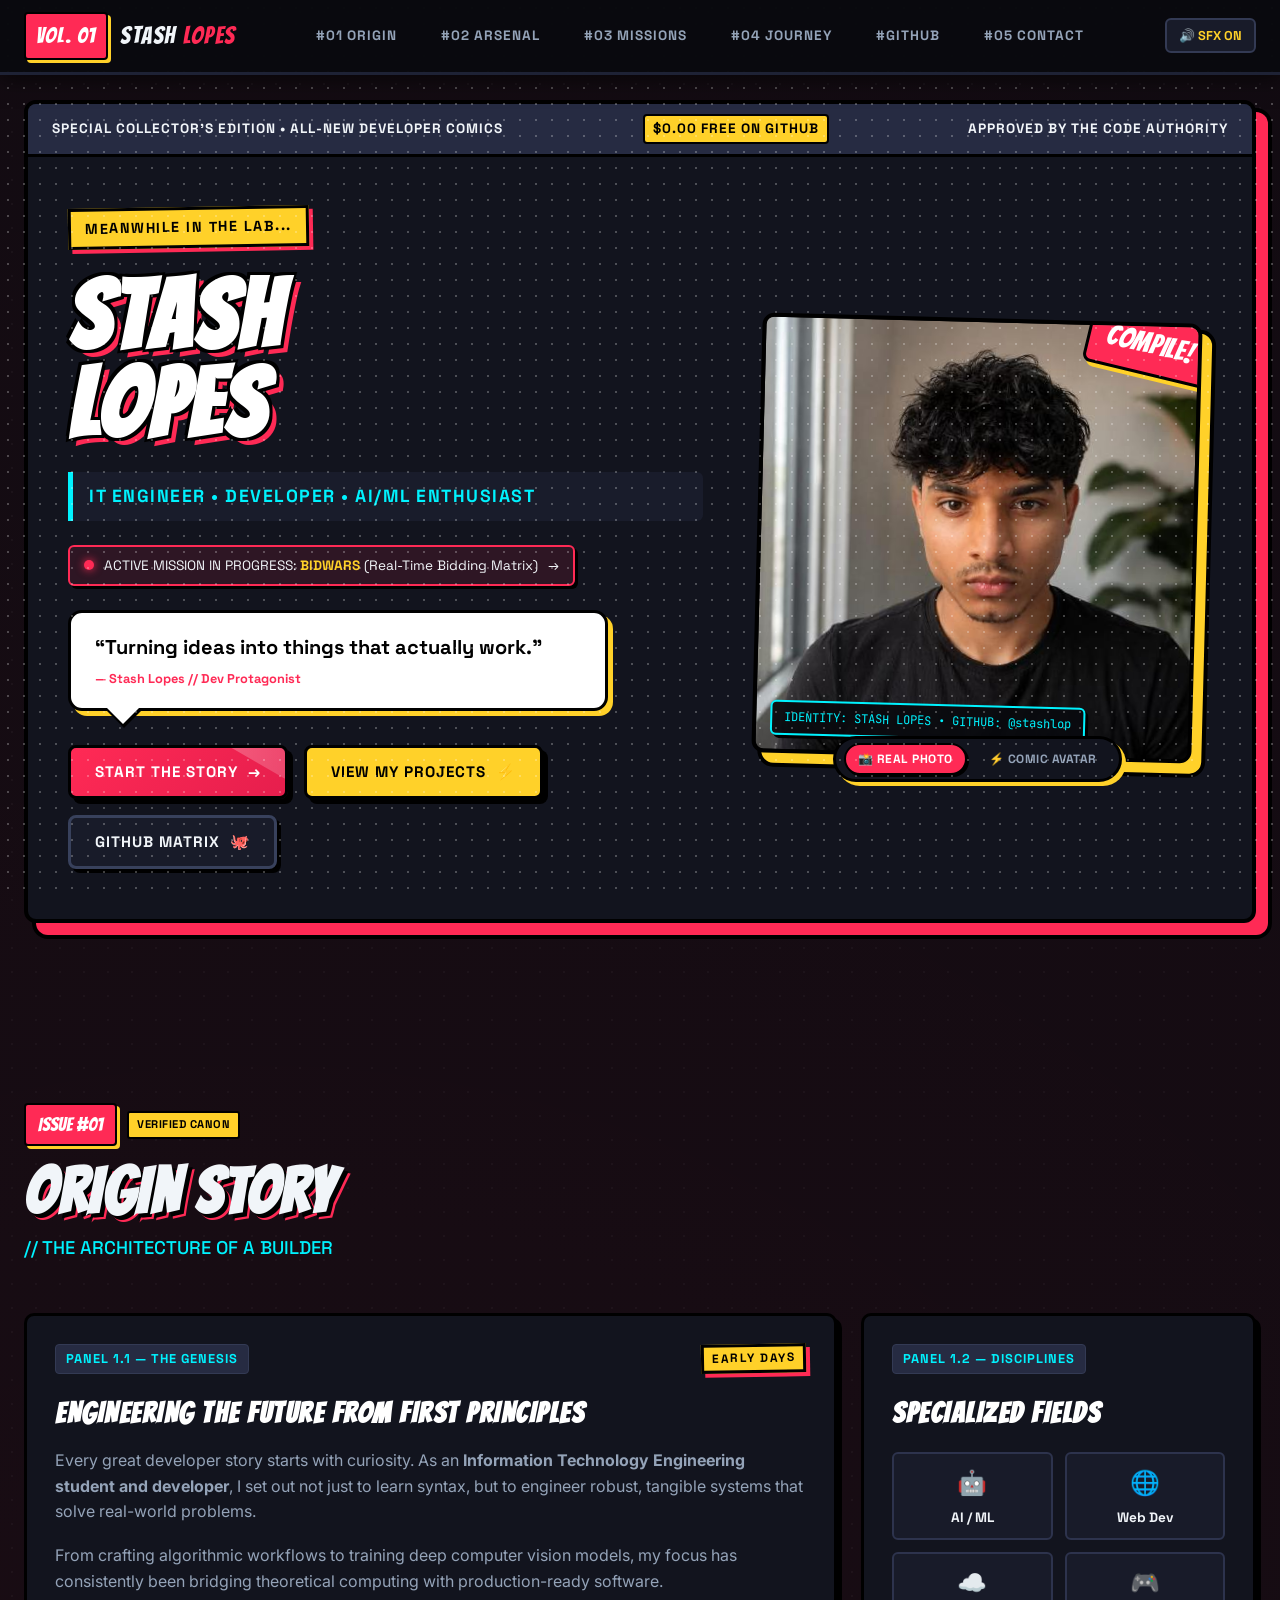
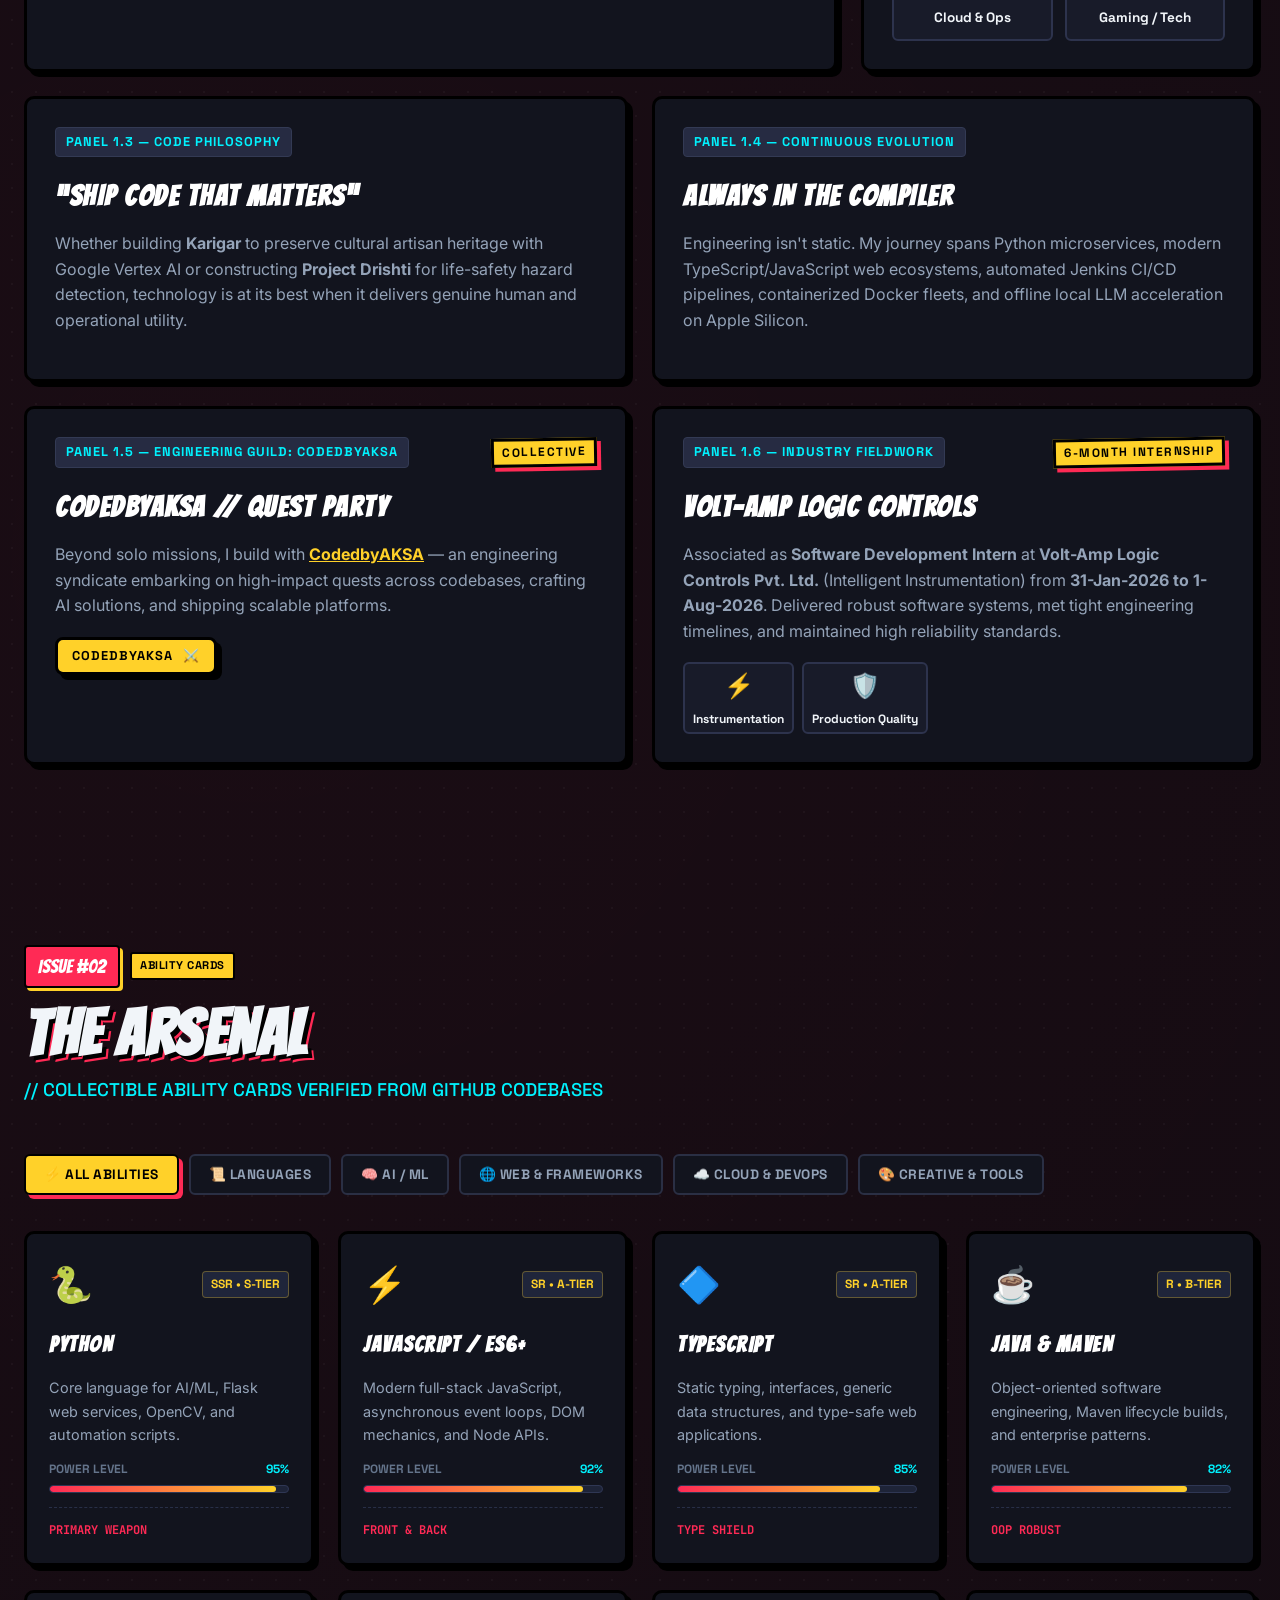
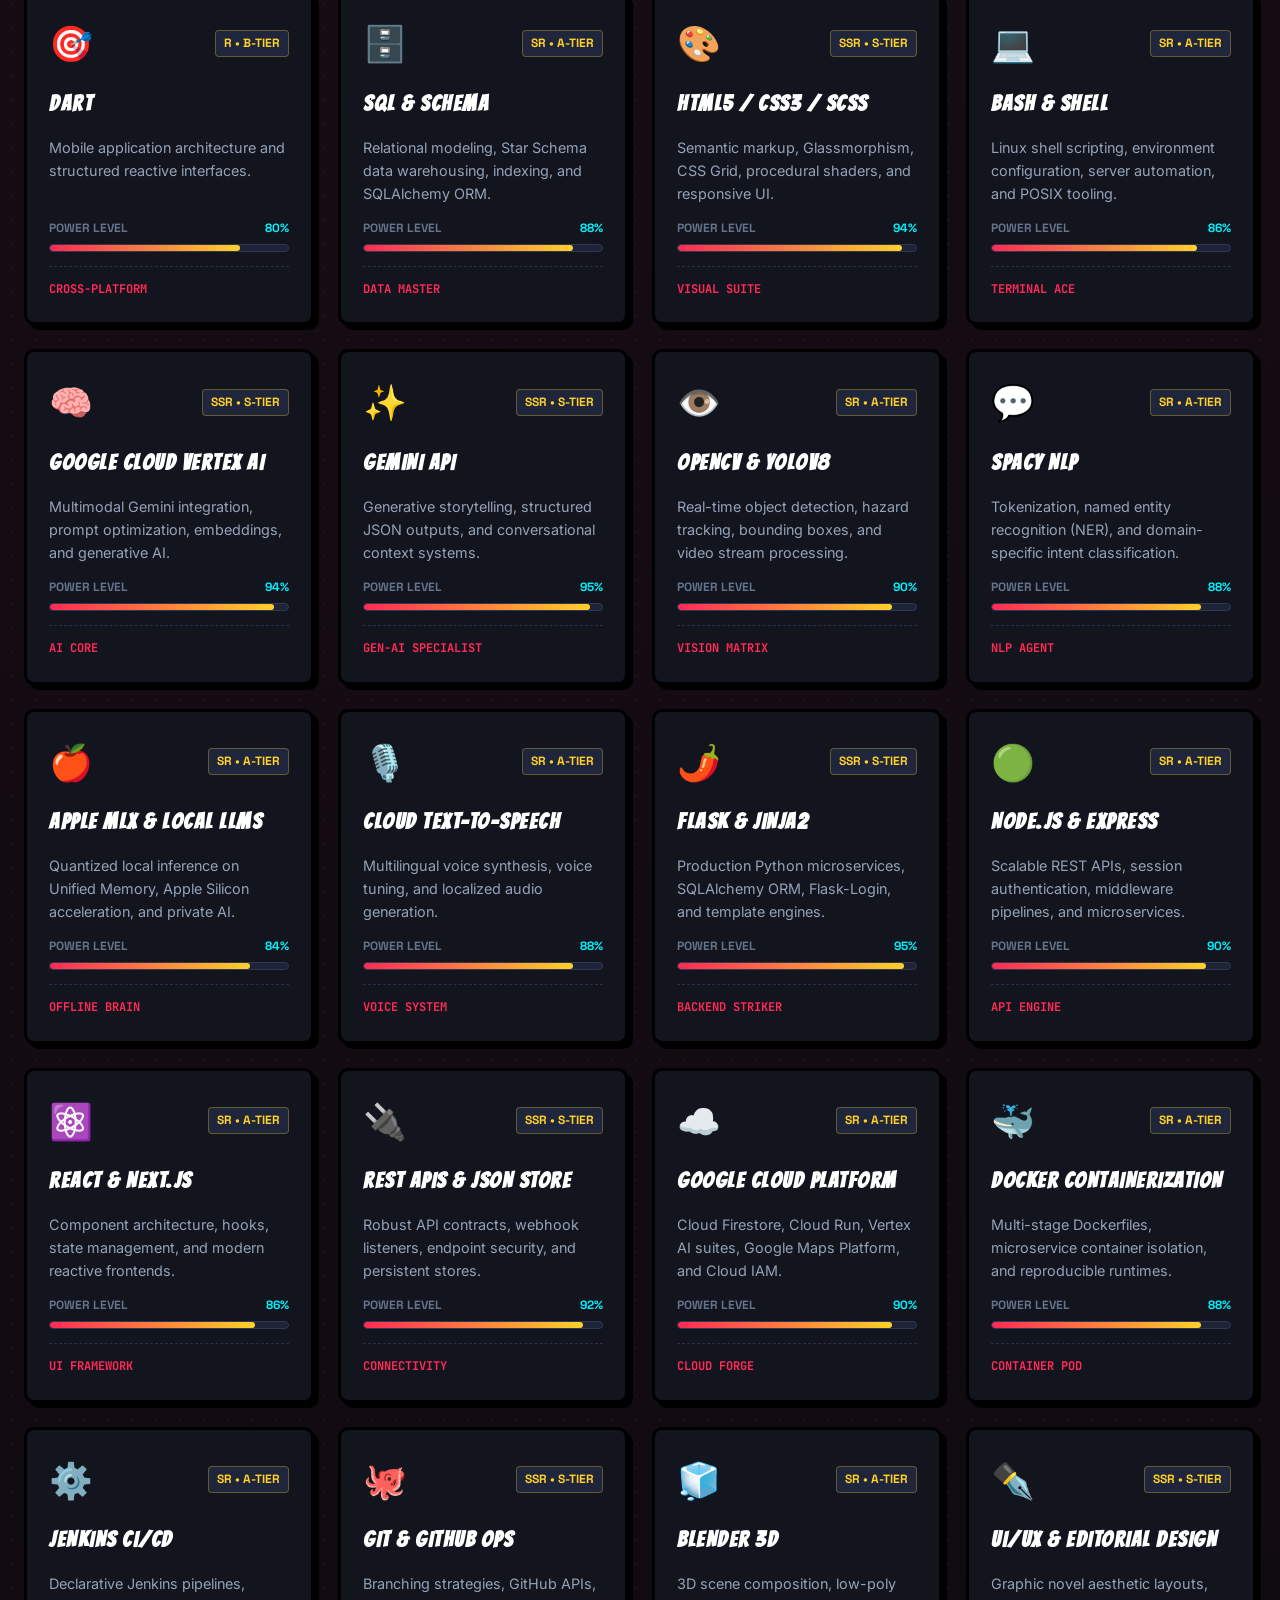
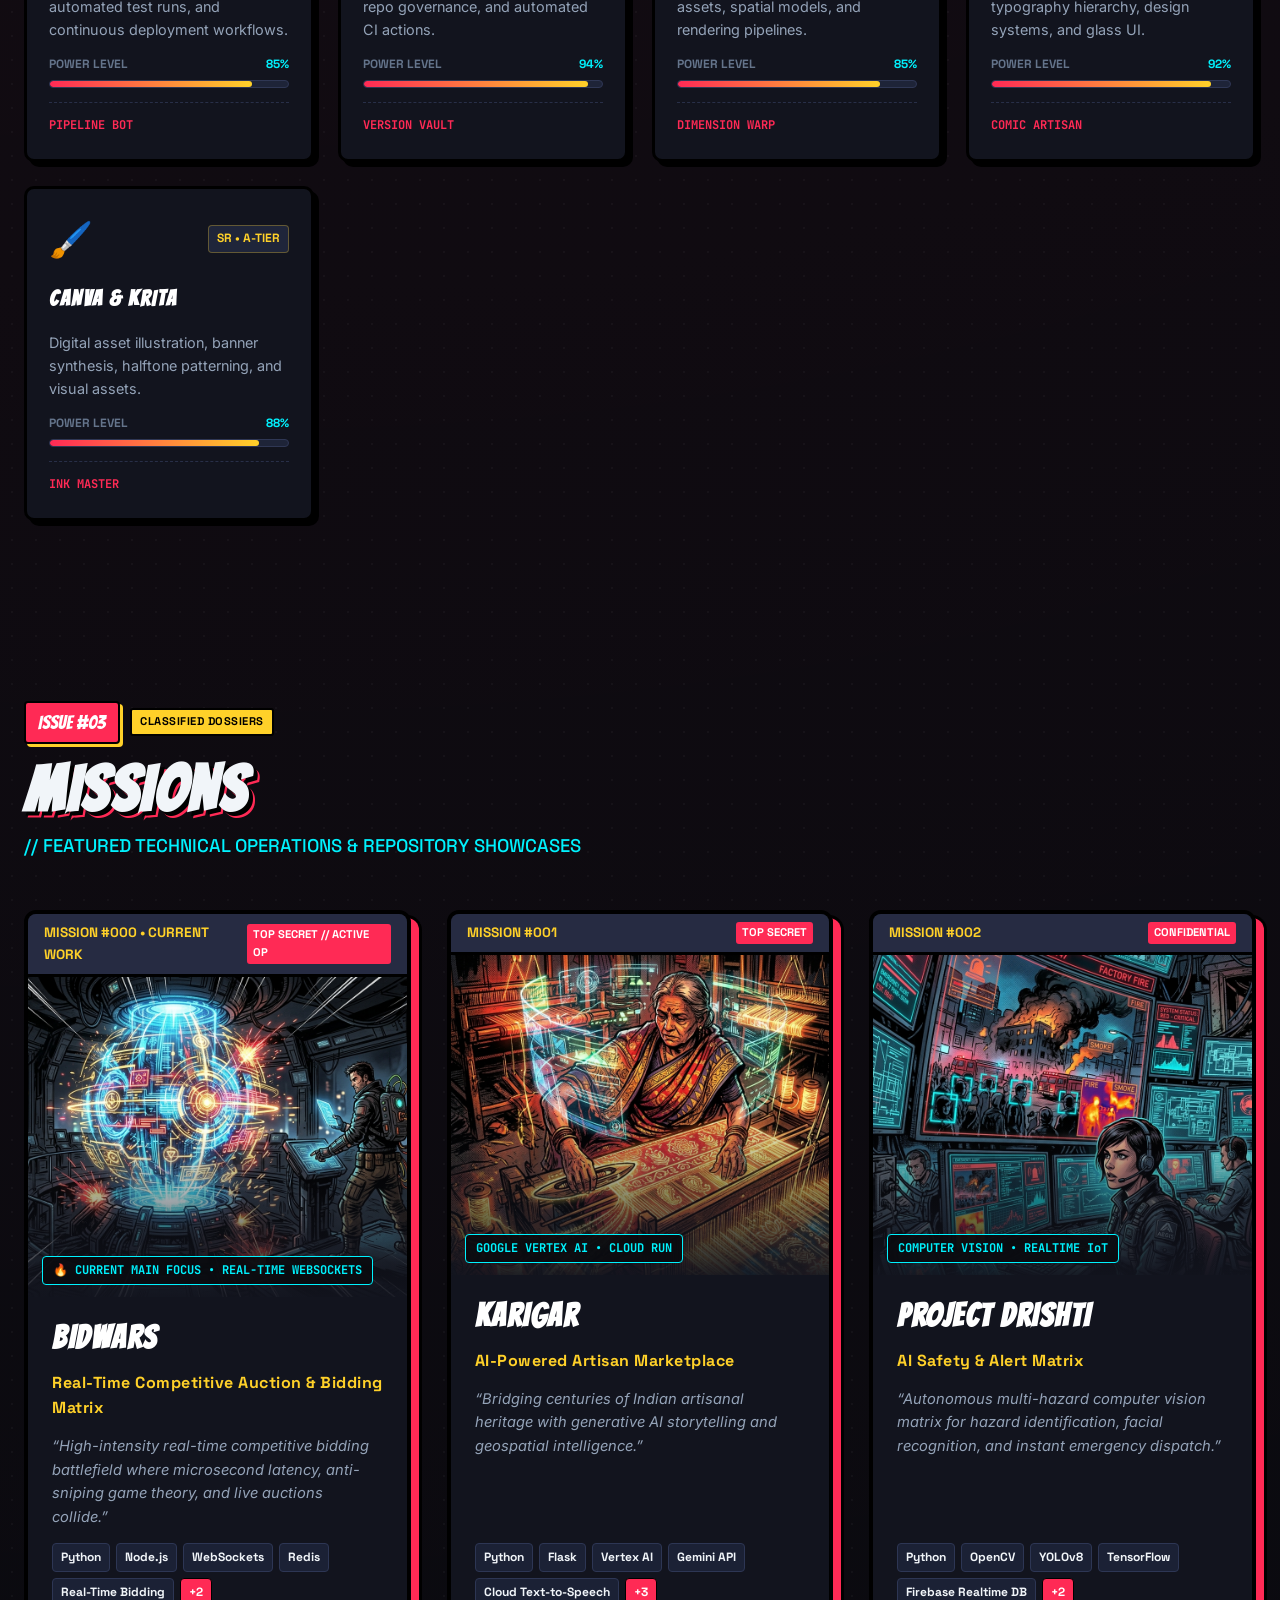
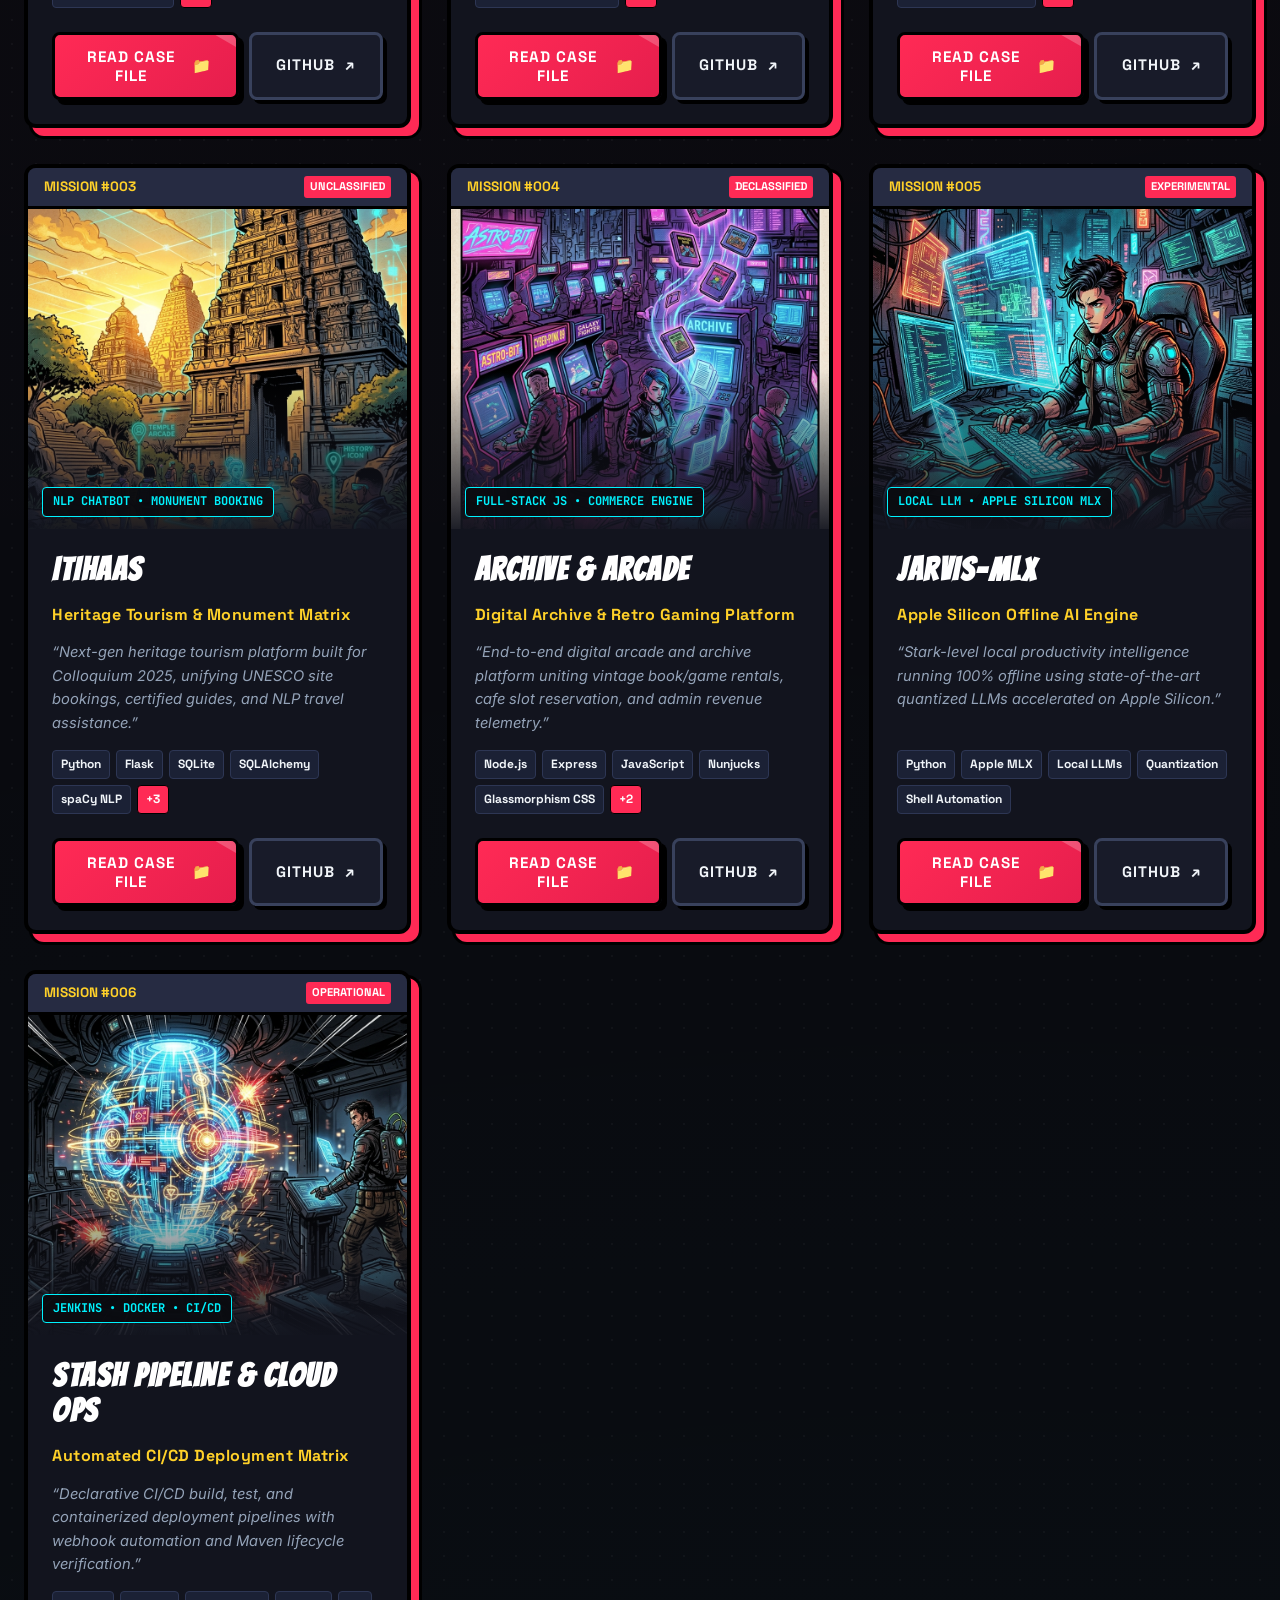
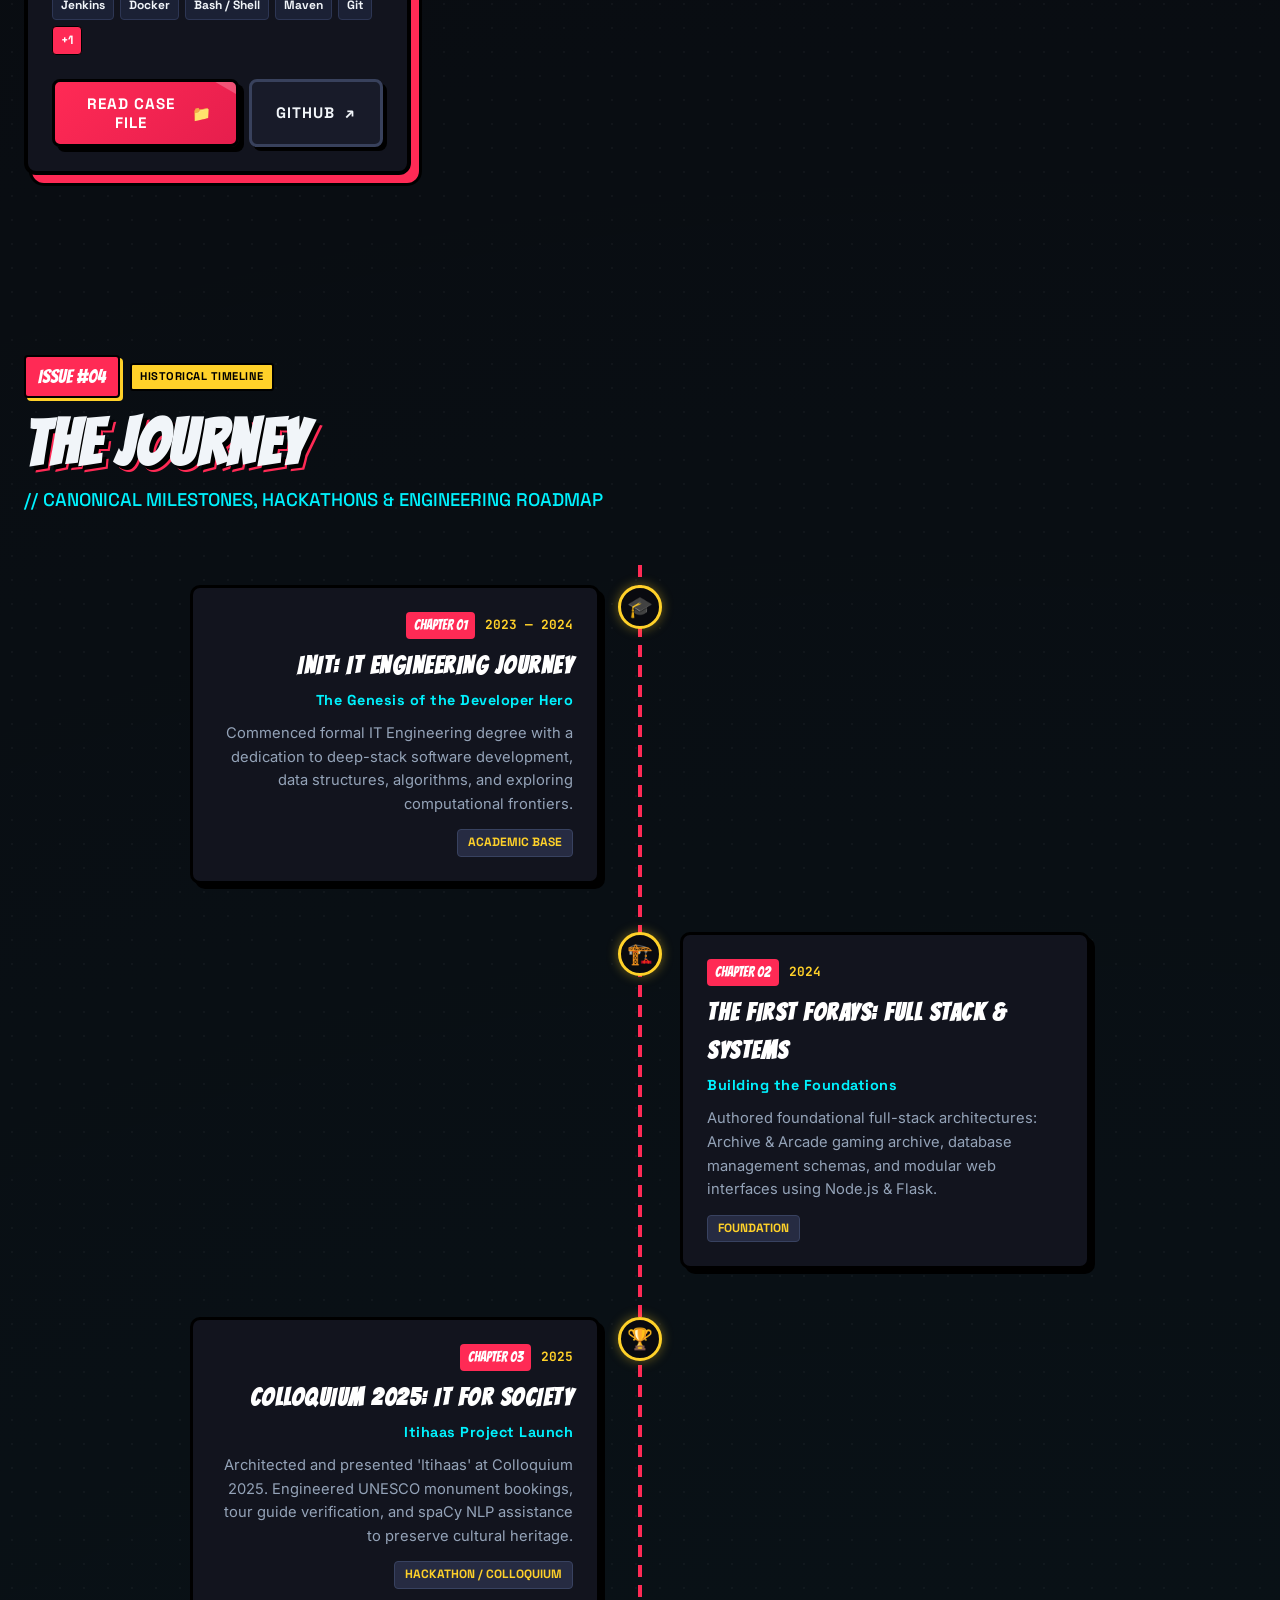
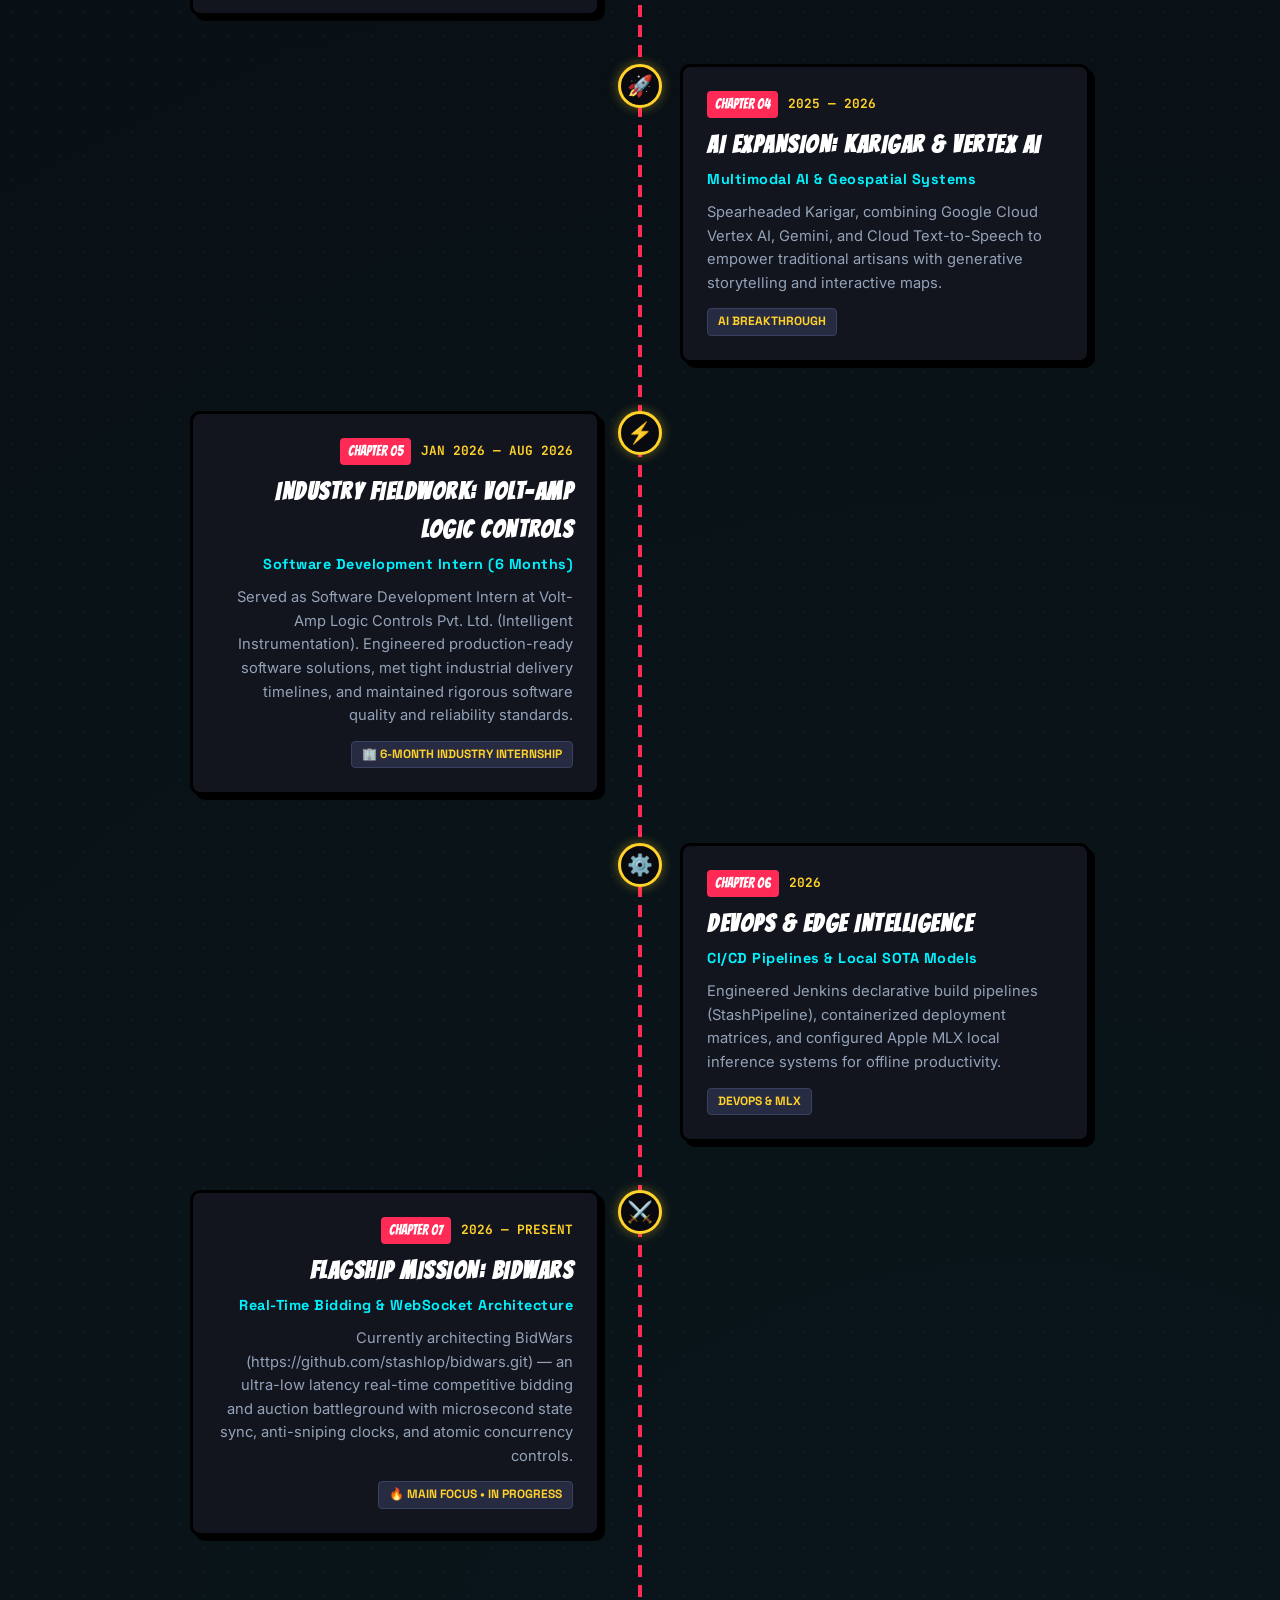
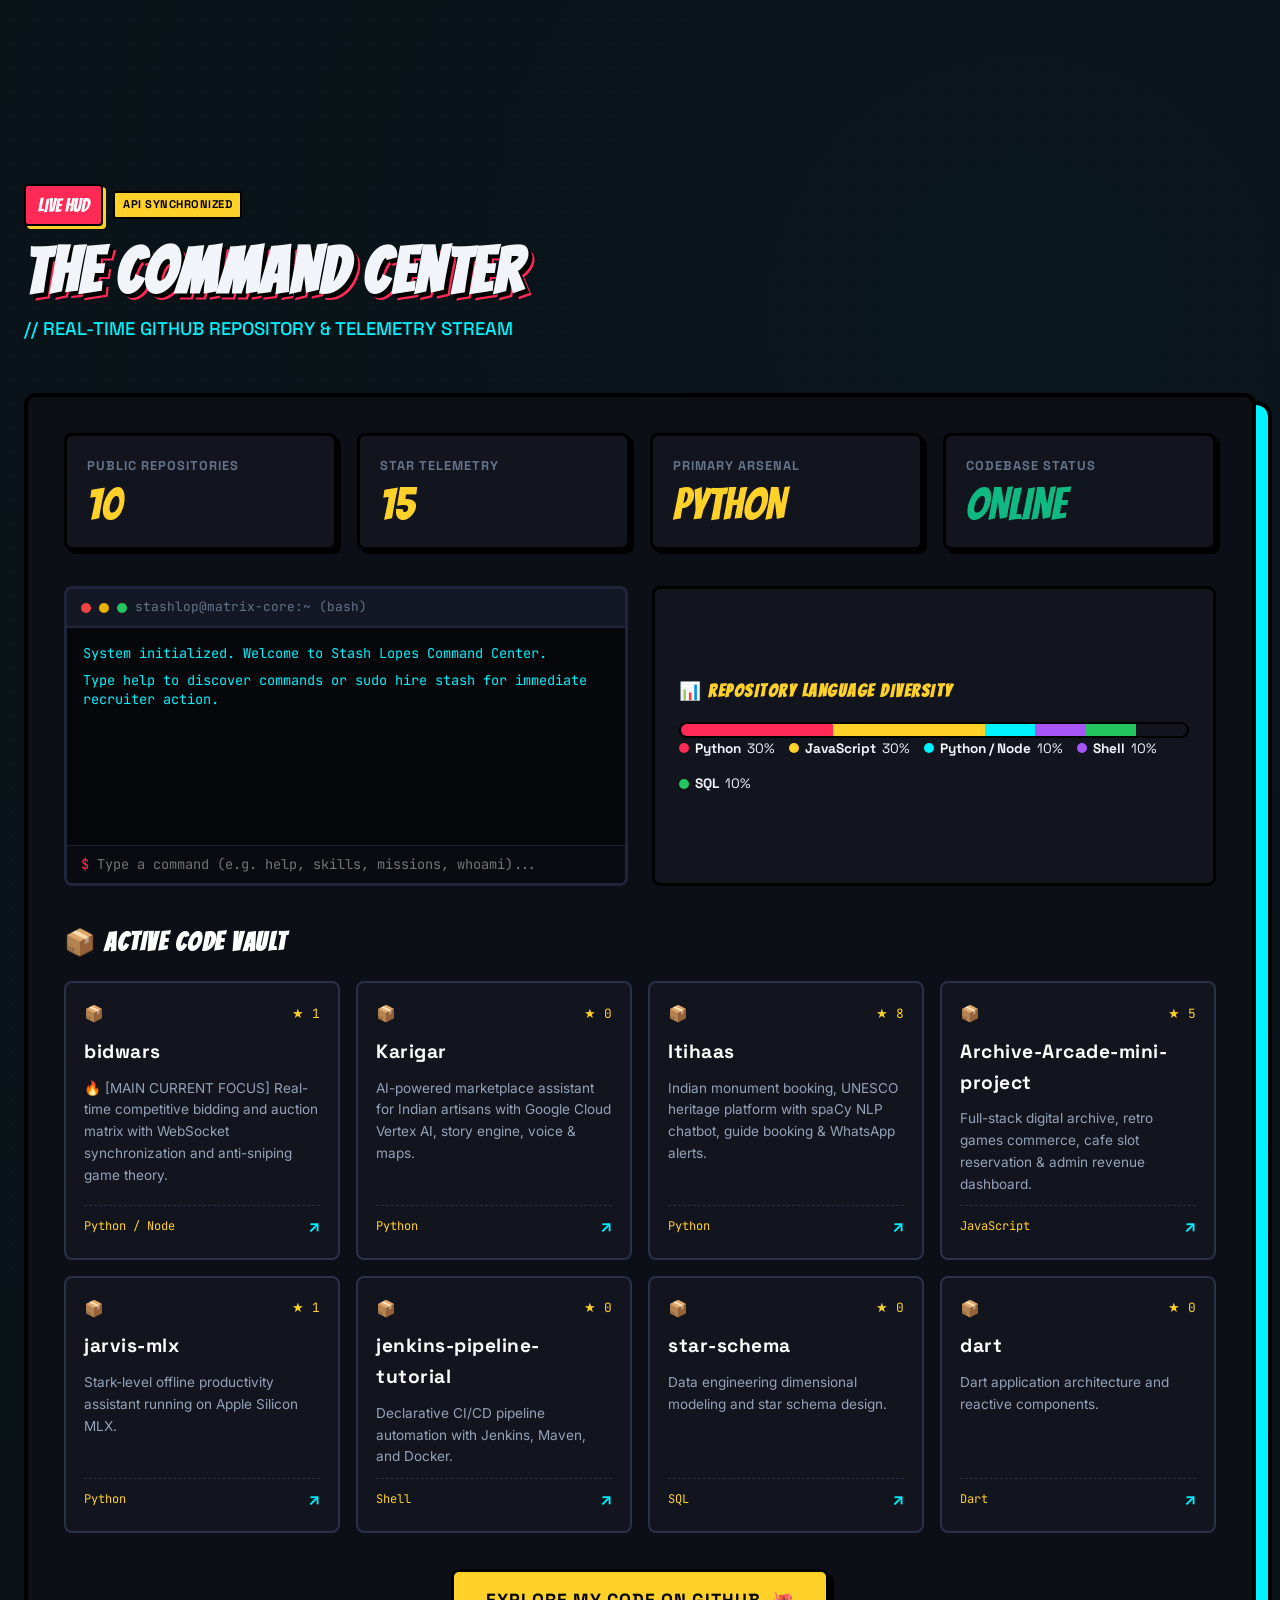
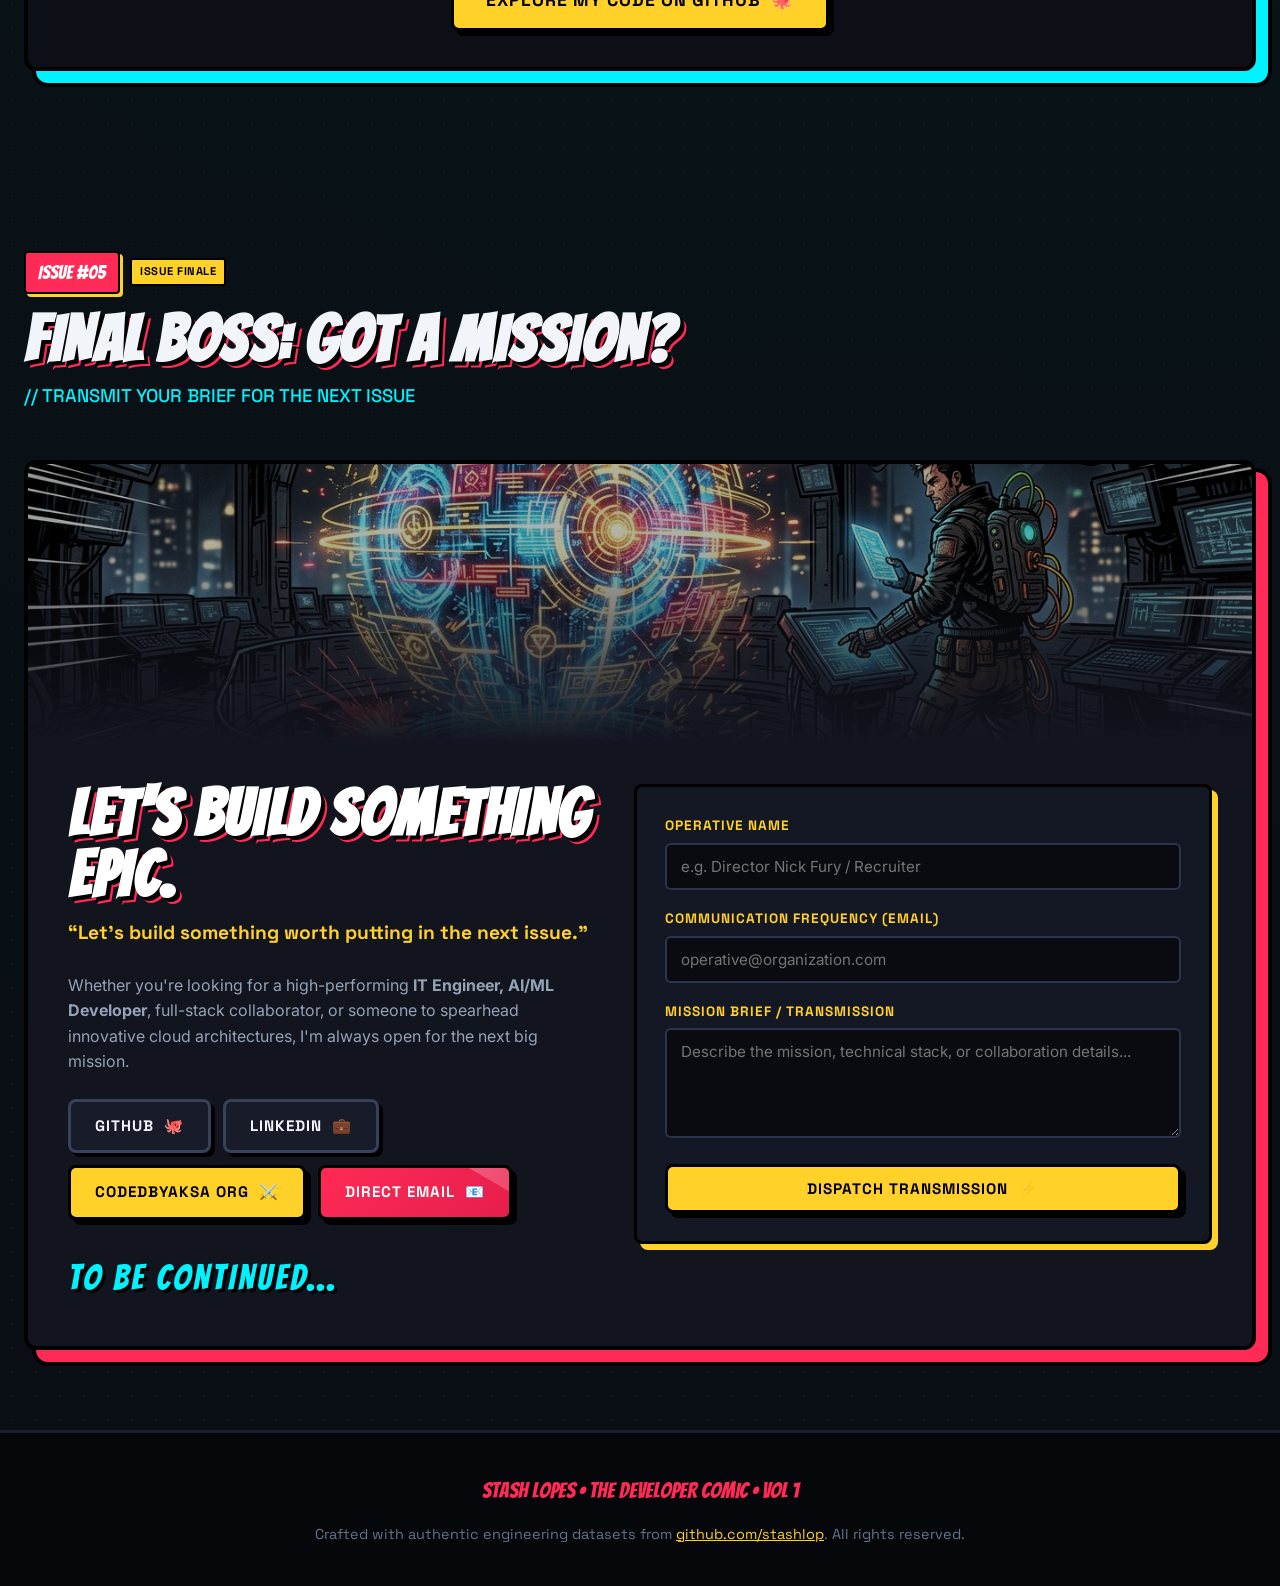
==== index.html @ 07265972 "feat: Initial commit for The Developer Comic portfolio" ====
<!DOCTYPE html>
<html lang="en">
<head>
  <meta charset="UTF-8" />
  <meta name="viewport" content="width=device-width, initial-scale=1.0" />
  <meta http-equiv="X-UA-Compatible" content="ie=edge" />

  <!-- Primary Meta Tags -->
  <title>Stash Lopes — The Developer Comic | Portfolio</title>
  <meta name="title" content="Stash Lopes — The Developer Comic | Portfolio" />
  <meta name="description" content="Official developer portfolio of Stash Lopes (stashlop) — IT Engineer, AI/ML Developer & Full-Stack Engineer. An interactive graphic novel developer experience." />
  <meta name="keywords" content="Stash Lopes, stashlop, IT Engineer, AI Developer, Machine Learning, Vertex AI, Full-Stack, Python, Flask, Node.js, Developer Comic Portfolio" />
  <meta name="author" content="Stash Lopes" />

  <!-- Open Graph / Facebook / LinkedIn -->
  <meta property="og:type" content="website" />
  <meta property="og:url" content="https://github.com/stashlop" />
  <meta property="og:title" content="Stash Lopes — The Developer Comic Portfolio" />
  <meta property="og:description" content="Turning ideas into things that actually work. Explore the developer comic issue of Stash Lopes: AI/ML, Cloud Systems, and Full-Stack missions." />
  <meta property="og:image" content="assets/images/hero-avatar.jpg" />

  <!-- Favicon -->
  <link rel="icon" href="data:image/svg+xml,<svg xmlns=%22http://www.w3.org/2000/svg%22 viewBox=%220 0 100 100%22><text y=%22.9em%22 font-size=%2290%22>💥</text></svg>" />

  <!-- Stylesheets -->
  <link rel="stylesheet" href="styles/main.css" />
</head>
<body>

  <!-- Halftone Pattern Texture Overlay -->
  <div class="halftone-overlay" aria-hidden="true"></div>

  <!-- Dynamic Comic Pop Sound Effects Layer -->
  <div id="comic-sfx-layer" aria-hidden="true"></div>

  <!-- =========================================================================
       HEADER NAVIGATION: Fixed Comic Issue Tabs
       ========================================================================= -->
  <header class="comic-header" id="main-header" role="banner">
    <div class="header-inner">
      <a href="#cover" class="comic-logo" aria-label="Stash Lopes Comic Portfolio Home">
        <span class="logo-badge">VOL. 01</span>
        <span class="logo-text">STASH <span>LOPES</span></span>
      </a>

      <nav role="navigation" aria-label="Main Portfolio Navigation">
        <button class="mobile-toggle" id="mobile-menu-toggle" aria-label="Toggle Mobile Navigation Menu">
          ☰
        </button>
        <ul class="comic-nav-tabs" id="comic-nav-links">
          <li><a href="#origin" class="comic-nav-link">#01 ORIGIN</a></li>
          <li><a href="#arsenal" class="comic-nav-link">#02 ARSENAL</a></li>
          <li><a href="#missions" class="comic-nav-link">#03 MISSIONS</a></li>
          <li><a href="#journey" class="comic-nav-link">#04 JOURNEY</a></li>
          <li><a href="#command-center" class="comic-nav-link">#GITHUB</a></li>
          <li><a href="#contact" class="comic-nav-link">#05 CONTACT</a></li>
        </ul>
      </nav>

      <div class="header-controls">
        <button class="sfx-toggle-btn" id="btn-toggle-sound" aria-label="Toggle Comic Audio Sound Effects">
          <span>🔊 SFX ON</span>
        </button>
      </div>
    </div>
  </header>

  <main role="main">

    <!-- =======================================================================
         CHAPTER 00: COMIC COVER / HERO SECTION
         ======================================================================= -->
    <section class="comic-section hero-cover-section" id="cover" aria-labelledby="hero-title">
      <div class="comic-cover-container">
        
        <!-- Top Issue Badge Bar -->
        <div class="cover-header-stripe">
          <span>SPECIAL COLLECTOR'S EDITION • ALL-NEW DEVELOPER COMICS</span>
          <span class="cover-price-box">$0.00 FREE ON GITHUB</span>
          <span>APPROVED BY THE CODE AUTHORITY</span>
        </div>

        <div class="cover-main-grid">
          
          <!-- Left Narrative Content -->
          <div class="cover-left-content">
            <div class="comic-narration-box">
              MEANWHILE IN THE LAB...
            </div>

            <h1 class="cover-hero-title" id="hero-title">
              STASH<br />LOPES
            </h1>

            <div class="cover-subtitle-stripe">
              <div class="cover-role-text">
                IT ENGINEER • DEVELOPER • AI/ML ENTHUSIAST
              </div>
            </div>

            <a href="#missions" class="current-mission-banner">
              <span class="pulse-dot"></span>
              <span>ACTIVE MISSION IN PROGRESS: <strong>BIDWARS</strong> (Real-Time Bidding Matrix)</span>
              <span>→</span>
            </a>

            <div class="comic-speech-bubble">
              “Turning ideas into things that actually work.”
              <span class="speech-author">— Stash Lopes // Dev Protagonist</span>
            </div>

            <div class="cover-cta-row">
              <a href="#origin" class="comic-btn btn-red" id="btn-start-story">
                <span>START THE STORY</span>
                <span>→</span>
              </a>
              <a href="#missions" class="comic-btn btn-gold" id="btn-view-projects">
                <span>VIEW MY PROJECTS</span>
                <span>⚡</span>
              </a>
              <a href="https://github.com/stashlop" target="_blank" rel="noopener noreferrer" class="comic-btn btn-dark">
                <span>GITHUB MATRIX</span>
                <span>🐙</span>
              </a>
            </div>
          </div>

          <!-- Right Comic Cover Illustration Frame -->
          <div class="cover-right-art">
            <div class="hero-art-frame">
              <img src="assets/images/stash-photo.jpg" alt="Stash Lopes — IT Engineer & Developer" id="hero-main-avatar" class="hero-avatar-image" />
              <div class="floating-action-sticker" id="hero-sticker">COMPILE!</div>
              <div class="floating-hud-badge">
                IDENTITY: STASH LOPES • GITHUB: @stashlop
              </div>
            </div>

            <!-- Avatar Style Switcher -->
            <div class="avatar-mode-switcher">
              <button type="button" class="avatar-switch-btn active" id="btn-photo-mode" data-img="assets/images/stash-photo.jpg">
                <span>📸 REAL PHOTO</span>
              </button>
              <button type="button" class="avatar-switch-btn" id="btn-comic-mode" data-img="assets/images/hero-avatar.jpg">
                <span>⚡ COMIC AVATAR</span>
              </button>
            </div>
          </div>

        </div>
      </div>
    </section>

    <!-- =======================================================================
         CHAPTER 01: ORIGIN STORY
         ======================================================================= -->
    <section class="comic-section" id="origin" aria-labelledby="origin-title">
      <div class="section-issue-header">
        <div class="issue-stamp-container">
          <span class="issue-number-badge">ISSUE #01</span>
          <span class="issue-cca-seal">VERIFIED CANON</span>
        </div>
        <h2 class="section-comic-title" id="origin-title">ORIGIN STORY</h2>
        <p class="section-comic-sub">// THE ARCHITECTURE OF A BUILDER</p>
      </div>

      <div class="origin-panels-grid">
        
        <!-- Panel 1: The Foundation -->
        <article class="comic-panel panel-col-8">
          <div class="panel-tag-header">
            <span class="panel-label">PANEL 1.1 — THE GENESIS</span>
            <span class="comic-narration-box" style="font-size:0.75rem; padding: 2px 8px;">EARLY DAYS</span>
          </div>
          <h3 class="panel-heading">ENGINEERING THE FUTURE FROM FIRST PRINCIPLES</h3>
          <p class="panel-body-text">
            Every great developer story starts with curiosity. As an <strong>Information Technology Engineering student and developer</strong>, I set out not just to learn syntax, but to engineer robust, tangible systems that solve real-world problems.
          </p>
          <p class="panel-body-text">
            From crafting algorithmic workflows to training deep computer vision models, my focus has consistently been bridging theoretical computing with production-ready software.
          </p>
        </article>

        <!-- Panel 2: The Core Disciplines -->
        <article class="comic-panel panel-col-4">
          <div class="panel-tag-header">
            <span class="panel-label">PANEL 1.2 — DISCIPLINES</span>
          </div>
          <h3 class="panel-heading">SPECIALIZED FIELDS</h3>
          <div class="panel-interests-grid">
            <div class="interest-badge"><span>🤖</span> AI / ML</div>
            <div class="interest-badge"><span>🌐</span> Web Dev</div>
            <div class="interest-badge"><span>☁️</span> Cloud & Ops</div>
            <div class="interest-badge"><span>🎮</span> Gaming / Tech</div>
          </div>
        </article>

        <!-- Panel 3: The Philosophy -->
        <article class="comic-panel panel-col-6">
          <div class="panel-tag-header">
            <span class="panel-label">PANEL 1.3 — CODE PHILOSOPHY</span>
          </div>
          <h3 class="panel-heading">“SHIP CODE THAT MATTERS”</h3>
          <p class="panel-body-text">
            Whether building <strong>Karigar</strong> to preserve cultural artisan heritage with Google Vertex AI or constructing <strong>Project Drishti</strong> for life-safety hazard detection, technology is at its best when it delivers genuine human and operational utility.
          </p>
        </article>

        <!-- Panel 4: The Tech Evolution -->
        <article class="comic-panel panel-col-6">
          <div class="panel-tag-header">
            <span class="panel-label">PANEL 1.4 — CONTINUOUS EVOLUTION</span>
          </div>
          <h3 class="panel-heading">ALWAYS IN THE COMPILER</h3>
          <p class="panel-body-text">
            Engineering isn't static. My journey spans Python microservices, modern TypeScript/JavaScript web ecosystems, automated Jenkins CI/CD pipelines, containerized Docker fleets, and offline local LLM acceleration on Apple Silicon.
          </p>
        </article>

        <!-- Panel 5: Organization Syndicate (CodedbyAKSA) -->
        <article class="comic-panel panel-col-6">
          <div class="panel-tag-header">
            <span class="panel-label">PANEL 1.5 — ENGINEERING GUILD: CODEDBYAKSA</span>
            <span class="comic-narration-box" style="font-size:0.75rem; padding: 2px 8px;">COLLECTIVE</span>
          </div>
          <h3 class="panel-heading">CODEDBYAKSA // QUEST PARTY</h3>
          <p class="panel-body-text">
            Beyond solo missions, I build with <strong><a href="https://github.com/CodedbyAKSA" target="_blank" rel="noopener noreferrer" style="color: var(--comic-gold); text-decoration: underline;">CodedbyAKSA</a></strong> — an engineering syndicate embarking on high-impact quests across codebases, crafting AI solutions, and shipping scalable platforms.
          </p>
          <div style="display: flex; gap: 10px; flex-wrap: wrap; margin-top: 12px;">
            <a href="https://github.com/CodedbyAKSA" target="_blank" rel="noopener noreferrer" class="comic-btn btn-gold" style="padding: 6px 14px; font-size: 0.8rem;">
              <span>CODEDBYAKSA</span>
              <span>⚔️</span>
            </a>
          </div>
        </article>

        <!-- Panel 6: Industry Experience (Volt-Amp Logic Controls) -->
        <article class="comic-panel panel-col-6">
          <div class="panel-tag-header">
            <span class="panel-label">PANEL 1.6 — INDUSTRY FIELDWORK</span>
            <span class="comic-narration-box" style="font-size:0.75rem; padding: 2px 8px;">6-MONTH INTERNSHIP</span>
          </div>
          <h3 class="panel-heading">VOLT-AMP LOGIC CONTROLS</h3>
          <p class="panel-body-text">
            Associated as <strong>Software Development Intern</strong> at <strong>Volt-Amp Logic Controls Pvt. Ltd.</strong> (Intelligent Instrumentation) from <strong>31-Jan-2026 to 1-Aug-2026</strong>. Delivered robust software systems, met tight engineering timelines, and maintained high reliability standards.
          </p>
          <div style="display: flex; gap: 8px; flex-wrap: wrap; margin-top: 10px;">
            <div class="interest-badge" style="font-size:0.75rem; padding: 3px 8px;"><span>⚡</span> Instrumentation</div>
            <div class="interest-badge" style="font-size:0.75rem; padding: 3px 8px;"><span>🛡️</span> Production Quality</div>
          </div>
        </article>

      </div>
    </section>

    <!-- =======================================================================
         CHAPTER 02: THE ARSENAL (SKILLS)
         ======================================================================= -->
    <section class="comic-section" id="arsenal" aria-labelledby="arsenal-title">
      <div class="section-issue-header">
        <div class="issue-stamp-container">
          <span class="issue-number-badge">ISSUE #02</span>
          <span class="issue-cca-seal">ABILITY CARDS</span>
        </div>
        <h2 class="section-comic-title" id="arsenal-title">THE ARSENAL</h2>
        <p class="section-comic-sub">// COLLECTIBLE ABILITY CARDS VERIFIED FROM GITHUB CODEBASES</p>
      </div>

      <!-- Filter Controls -->
      <div class="arsenal-filter-bar" role="tablist" aria-label="Filter Technical Skills">
        <button class="arsenal-filter-btn active" data-category="all" role="tab" aria-selected="true">⚡ ALL ABILITIES</button>
        <button class="arsenal-filter-btn" data-category="languages" role="tab" aria-selected="false">📜 LANGUAGES</button>
        <button class="arsenal-filter-btn" data-category="ai" role="tab" aria-selected="false">🧠 AI / ML</button>
        <button class="arsenal-filter-btn" data-category="web" role="tab" aria-selected="false">🌐 WEB & FRAMEWORKS</button>
        <button class="arsenal-filter-btn" data-category="cloud" role="tab" aria-selected="false">☁️ CLOUD & DEVOPS</button>
        <button class="arsenal-filter-btn" data-category="creative" role="tab" aria-selected="false">🎨 CREATIVE & TOOLS</button>
      </div>

      <!-- Ability Cards Grid (Populated dynamically) -->
      <div class="arsenal-cards-grid" id="arsenal-grid" role="region" aria-live="polite">
        <!-- Rendered via JS -->
      </div>
    </section>

    <!-- =======================================================================
         CHAPTER 03: MISSIONS (PROJECTS)
         ======================================================================= -->
    <section class="comic-section" id="missions" aria-labelledby="missions-title">
      <div class="section-issue-header">
        <div class="issue-stamp-container">
          <span class="issue-number-badge">ISSUE #03</span>
          <span class="issue-cca-seal">CLASSIFIED DOSSIERS</span>
        </div>
        <h2 class="section-comic-title" id="missions-title">MISSIONS</h2>
        <p class="section-comic-sub">// FEATURED TECHNICAL OPERATIONS & REPOSITORY SHOWCASES</p>
      </div>

      <!-- Mission Covers Grid -->
      <div class="missions-grid-container" id="missions-grid">
        <!-- Rendered via JS -->
      </div>
    </section>

    <!-- =======================================================================
         CHAPTER 04: THE JOURNEY (MILESTONE TIMELINE)
         ======================================================================= -->
    <section class="comic-section" id="journey" aria-labelledby="journey-title">
      <div class="section-issue-header">
        <div class="issue-stamp-container">
          <span class="issue-number-badge">ISSUE #04</span>
          <span class="issue-cca-seal">HISTORICAL TIMELINE</span>
        </div>
        <h2 class="section-comic-title" id="journey-title">THE JOURNEY</h2>
        <p class="section-comic-sub">// CANONICAL MILESTONES, HACKATHONS & ENGINEERING ROADMAP</p>
      </div>

      <div class="timeline-panels-wrapper" id="timeline-panels">
        <!-- Rendered via JS -->
      </div>
    </section>

    <!-- =======================================================================
         THE COMMAND CENTER (GITHUB LIVE TELEMETRY)
         ======================================================================= -->
    <section class="comic-section" id="command-center" aria-labelledby="command-title">
      <div class="section-issue-header">
        <div class="issue-stamp-container">
          <span class="issue-number-badge">LIVE HUD</span>
          <span class="issue-cca-seal">API SYNCHRONIZED</span>
        </div>
        <h2 class="section-comic-title" id="command-title">THE COMMAND CENTER</h2>
        <p class="section-comic-sub">// REAL-TIME GITHUB REPOSITORY & TELEMETRY STREAM</p>
      </div>

      <div class="command-center-box">
        
        <!-- Live Stat HUD Counters -->
        <div class="command-hud-grid">
          <div class="hud-stat-tile">
            <span class="hud-stat-label">PUBLIC REPOSITORIES</span>
            <span class="hud-stat-val" id="stat-public-repos">26</span>
          </div>
          <div class="hud-stat-tile">
            <span class="hud-stat-label">STAR TELEMETRY</span>
            <span class="hud-stat-val" id="stat-total-stars">15+</span>
          </div>
          <div class="hud-stat-tile">
            <span class="hud-stat-label">PRIMARY ARSENAL</span>
            <span class="hud-stat-val">PYTHON</span>
          </div>
          <div class="hud-stat-tile">
            <span class="hud-stat-label">CODEBASE STATUS</span>
            <span class="hud-stat-val" style="color: var(--comic-green);">ONLINE</span>
          </div>
        </div>

        <!-- Telemetry Row: Interactive Terminal + Language Distribution -->
        <div class="command-telemetry-row">
          
          <!-- Terminal CLI Simulator -->
          <div class="terminal-mock-box">
            <div class="terminal-titlebar">
              <span class="terminal-dot dot-red"></span>
              <span class="terminal-dot dot-yellow"></span>
              <span class="terminal-dot dot-green"></span>
              <span>stashlop@matrix-core:~ (bash)</span>
            </div>
            <div class="terminal-logs" id="terminal-logs">
              <div class="terminal-line bot-res">System initialized. Welcome to Stash Lopes Command Center.</div>
              <div class="terminal-line bot-res">Type <code>help</code> to discover commands or <code>sudo hire stash</code> for immediate recruiter action.</div>
            </div>
            <div class="terminal-input-row">
              <span class="terminal-prompt">$</span>
              <input type="text" class="terminal-cmd-input" id="terminal-cmd-input" placeholder="Type a command (e.g. help, skills, missions, whoami)..." autocomplete="off" />
            </div>
          </div>

          <!-- Language Breakdown Panel -->
          <div class="github-lang-panel">
            <h3 class="lang-panel-title">📊 REPOSITORY LANGUAGE DIVERSITY</h3>
            <div id="github-lang-breakdown">
              <!-- Rendered via JS -->
            </div>
          </div>

        </div>

        <!-- Live Repository Grid -->
        <h3 style="color: var(--ink-white); font-size: 1.6rem; margin-bottom: 18px;">
          📦 ACTIVE CODE VAULT
        </h3>
        <div class="command-repos-grid" id="github-repos-grid">
          <!-- Rendered via JS -->
        </div>

        <div class="command-center-cta">
          <a href="https://github.com/stashlop" target="_blank" rel="noopener noreferrer" class="comic-btn btn-gold" style="font-size: 1.1rem; padding: 14px 32px;">
            <span>EXPLORE MY CODE ON GITHUB</span>
            <span>🐙</span>
          </a>
        </div>

      </div>
    </section>

    <!-- =======================================================================
         CHAPTER 05: FINAL BOSS (CONTACT & ENGAGEMENT)
         ======================================================================= -->
    <section class="comic-section" id="contact" aria-labelledby="contact-title">
      <div class="section-issue-header">
        <div class="issue-stamp-container">
          <span class="issue-number-badge">ISSUE #05</span>
          <span class="issue-cca-seal">ISSUE FINALE</span>
        </div>
        <h2 class="section-comic-title" id="contact-title">FINAL BOSS: GOT A MISSION?</h2>
        <p class="section-comic-sub">// TRANSMIT YOUR BRIEF FOR THE NEXT ISSUE</p>
      </div>

      <div class="final-boss-panel">
        
        <!-- Atmospheric Climax Backdrop -->
        <div class="boss-art-backdrop">
          <img src="assets/images/final-boss.jpg" alt="Final Boss AI Command Matrix" class="boss-bg-img" />
          <div class="boss-backdrop-overlay"></div>
        </div>

        <div class="boss-content-wrapper">
          
          <!-- Left Pitch & Social Links -->
          <div class="boss-info-col">
            <h3 class="boss-headline">LET'S BUILD SOMETHING EPIC.</h3>
            <p class="boss-quote">
              “Let’s build something worth putting in the next issue.”
            </p>
            <p style="color: var(--text-secondary); margin-bottom: 24px; font-size: 1rem;">
              Whether you're looking for a high-performing <strong>IT Engineer, AI/ML Developer</strong>, full-stack collaborator, or someone to spearhead innovative cloud architectures, I'm always open for the next big mission.
            </p>

            <div class="boss-quick-links">
              <a href="https://github.com/stashlop" target="_blank" rel="noopener noreferrer" class="comic-btn btn-dark">
                <span>GITHUB</span>
                <span>🐙</span>
              </a>
              <a href="https://www.linkedin.com/in/stash-lopes-176068333/" target="_blank" rel="noopener noreferrer" class="comic-btn btn-dark">
                <span>LINKEDIN</span>
                <span>💼</span>
              </a>
              <a href="https://github.com/CodedbyAKSA" target="_blank" rel="noopener noreferrer" class="comic-btn btn-gold">
                <span>CODEDBYAKSA ORG</span>
                <span>⚔️</span>
              </a>
              <a href="mailto:stashlopes@gmail.com" class="comic-btn btn-red">
                <span>DIRECT EMAIL</span>
                <span>📧</span>
              </a>
            </div>

            <div class="boss-cliffhanger">
              TO BE CONTINUED...
            </div>
          </div>

          <!-- Right Comic Contact Terminal Form -->
          <div class="boss-form-col">
            <form class="comic-form-box" id="comic-contact-form" novalidate>
              <div class="form-group">
                <label for="contact-name" class="form-label">OPERATIVE NAME</label>
                <input type="text" id="contact-name" class="form-input" placeholder="e.g. Director Nick Fury / Recruiter" required />
              </div>

              <div class="form-group">
                <label for="contact-email" class="form-label">COMMUNICATION FREQUENCY (EMAIL)</label>
                <input type="email" id="contact-email" class="form-input" placeholder="operative@organization.com" required />
              </div>

              <div class="form-group">
                <label for="contact-message" class="form-label">MISSION BRIEF / TRANSMISSION</label>
                <textarea id="contact-message" class="form-textarea" placeholder="Describe the mission, technical stack, or collaboration details..." required></textarea>
              </div>

              <button type="submit" class="comic-btn btn-gold w-full" id="btn-submit-form">
                <span>DISPATCH TRANSMISSION</span>
                <span>⚡</span>
              </button>

              <div id="contact-status-box" role="status" aria-live="polite"></div>
            </form>
          </div>

        </div>
      </div>
    </section>

  </main>

  <!-- =========================================================================
       CLASSIFIED MISSION CASE FILE MODAL DIALOG
       ========================================================================= -->
  <div class="case-file-modal-backdrop" id="case-file-modal" role="dialog" aria-modal="true" aria-labelledby="modal-case-title">
    <div class="case-file-modal-box">
      <button class="modal-close-btn" id="modal-close-btn" aria-label="Close Classified Mission Dossier">✕</button>
      <div id="modal-classified-content">
        <!-- Rendered via JS -->
      </div>
    </div>
  </div>

  <!-- =========================================================================
       FOOTER
       ========================================================================= -->
  <footer class="comic-footer" role="contentinfo">
    <div class="footer-inner">
      <div class="footer-stamp">
        STASH LOPES • THE DEVELOPER COMIC • VOL 1
      </div>
      <p class="footer-credits">
        Crafted with authentic engineering datasets from <a href="https://github.com/stashlop" target="_blank" rel="noopener noreferrer" style="color: var(--comic-gold); text-decoration: underline;">github.com/stashlop</a>. All rights reserved.
      </p>
    </div>
  </footer>

  <!-- Scripts -->
  <script src="js/sound-effects.js"></script>
  <script src="js/app.js"></script>
  <script src="js/animations.js"></script>
</body>
</html>
---- styles/main.css ----
/* ==========================================================================
   THE DEVELOPER COMIC — STASH LOPES PORTFOLIO DESIGN SYSTEM
   Theme: Modern Superhero Graphic Novel + Cyberpunk Developer HUD
   ========================================================================== */

@import url('https://fonts.googleapis.com/css2?family=Bangers&family=Inter:wght@300;400;500;600;700&family=JetBrains+Mono:wght@400;500;700&family=Space+Grotesk:wght@500;700;900&display=swap');

:root {
  /* Colors */
  --bg-noir: #090a0f;
  --bg-panel: #12141e;
  --bg-card: #181b29;
  --bg-card-hover: #1f2336;
  --bg-surface: #262b42;

  --ink-black: #000000;
  --ink-white: #ffffff;
  --text-primary: #f1f5f9;
  --text-secondary: #94a3b8;
  --text-muted: #64748b;

  --comic-red: #ff2a55;
  --comic-red-glow: rgba(255, 42, 85, 0.4);
  --comic-gold: #ffd129;
  --comic-gold-glow: rgba(255, 209, 41, 0.4);
  --comic-cyan: #00f2fe;
  --comic-cyan-glow: rgba(0, 242, 254, 0.35);
  --comic-green: #10b981;
  --comic-purple: #a855f7;

  /* Typography */
  --font-comic: 'Bangers', cursive, sans-serif;
  --font-display: 'Space Grotesk', sans-serif;
  --font-body: 'Inter', -apple-system, BlinkMacSystemFont, sans-serif;
  --font-code: 'JetBrains Mono', monospace;

  /* Comic Layout & Shadows */
  --comic-border-width: 3px;
  --comic-radius: 8px;
  --shadow-comic-red: 5px 5px 0px var(--comic-red);
  --shadow-comic-black: 5px 5px 0px var(--ink-black);
  --shadow-comic-gold: 5px 5px 0px var(--comic-gold);
  --shadow-comic-cyan: 5px 5px 0px var(--comic-cyan);

  /* Transitions */
  --transition-snappy: 0.18s cubic-bezier(0.34, 1.56, 0.64, 1);
  --transition-smooth: 0.3s ease;
}

/* --- Base & Reset --- */
*, *::before, *::after {
  box-sizing: border-box;
  margin: 0;
  padding: 0;
}

html {
  scroll-behavior: smooth;
  font-size: 16px;
  background-color: var(--bg-noir);
  color: var(--text-primary);
  font-family: var(--font-body);
}

body {
  min-height: 100vh;
  position: relative;
  overflow-x: hidden;
  line-height: 1.6;
  background-image: 
    radial-gradient(circle at 20% 15%, rgba(255, 42, 85, 0.07) 0%, transparent 40%),
    radial-gradient(circle at 80% 80%, rgba(0, 242, 254, 0.05) 0%, transparent 40%),
    radial-gradient(rgba(255, 255, 255, 0.03) 1px, transparent 0);
  background-size: 100% 100%, 100% 100%, 24px 24px;
}

/* Halftone Texture Overlay */
.halftone-overlay {
  position: fixed;
  top: 0;
  left: 0;
  width: 100vw;
  height: 100vh;
  pointer-events: none;
  z-index: 999;
  opacity: 0.25;
  background-image: radial-gradient(#ffffff 0.75px, transparent 0.75px);
  background-size: 16px 16px;
}

/* --- Comic Typography --- */
h1, h2, h3, .comic-font {
  font-family: var(--font-comic);
  letter-spacing: 1.5px;
  text-transform: uppercase;
}

h4, h5, .display-font {
  font-family: var(--font-display);
  font-weight: 700;
  letter-spacing: 0.5px;
}

code, pre, .code-font {
  font-family: var(--font-code);
}

a {
  color: inherit;
  text-decoration: none;
}

img {
  max-width: 100%;
  display: block;
}

/* --- Comic Buttons --- */
.comic-btn {
  display: inline-flex;
  align-items: center;
  justify-content: center;
  gap: 10px;
  font-family: var(--font-display);
  font-weight: 800;
  font-size: 0.95rem;
  letter-spacing: 1px;
  text-transform: uppercase;
  padding: 12px 24px;
  border-radius: var(--comic-radius);
  border: var(--comic-border-width) solid var(--ink-black);
  cursor: pointer;
  transition: transform var(--transition-snappy), box-shadow var(--transition-snappy), background-color var(--transition-smooth);
  user-select: none;
  position: relative;
  text-align: center;
}

.comic-btn:hover {
  transform: translate(-3px, -3px);
}

.comic-btn:active {
  transform: translate(2px, 2px);
  box-shadow: 2px 2px 0px var(--ink-black) !important;
}

.comic-btn.btn-red {
  background-color: var(--comic-red);
  color: var(--ink-white);
  box-shadow: var(--shadow-comic-black);
}
.comic-btn.btn-red:hover {
  box-shadow: 7px 7px 0px var(--comic-gold);
}

.comic-btn.btn-gold {
  background-color: var(--comic-gold);
  color: var(--ink-black);
  box-shadow: var(--shadow-comic-black);
}
.comic-btn.btn-gold:hover {
  box-shadow: 7px 7px 0px var(--comic-red);
}

.comic-btn.btn-dark {
  background-color: var(--bg-card);
  color: var(--text-primary);
  border-color: #38415c;
  box-shadow: 4px 4px 0px var(--ink-black);
}
.comic-btn.btn-dark:hover {
  background-color: var(--bg-surface);
  border-color: var(--comic-cyan);
  box-shadow: 6px 6px 0px var(--comic-cyan);
}

.comic-btn.btn-outline {
  background-color: transparent;
  color: var(--text-primary);
  border-color: #475569;
  box-shadow: 3px 3px 0px var(--ink-black);
}
.comic-btn.btn-outline:hover {
  background-color: var(--bg-card);
  border-color: var(--comic-gold);
  box-shadow: 5px 5px 0px var(--comic-gold);
}

.comic-btn.w-full {
  width: 100%;
}

/* --- Fixed Comic Header Navigation --- */
.comic-header {
  position: fixed;
  top: 0;
  left: 0;
  width: 100%;
  z-index: 1000;
  background-color: rgba(9, 10, 15, 0.92);
  backdrop-filter: blur(12px);
  border-bottom: 3px solid #1e2235;
  box-shadow: 0 4px 20px rgba(0, 0, 0, 0.6);
}

.header-inner {
  max-width: 1380px;
  margin: 0 auto;
  padding: 12px 24px;
  display: flex;
  align-items: center;
  justify-content: space-between;
  gap: 20px;
}

.comic-logo {
  display: flex;
  align-items: center;
  gap: 12px;
}

.logo-badge {
  background: var(--comic-red);
  color: var(--ink-white);
  font-family: var(--font-comic);
  font-size: 1.4rem;
  padding: 4px 10px;
  border-radius: 4px;
  border: 2px solid var(--ink-black);
  box-shadow: 3px 3px 0px var(--comic-gold);
  letter-spacing: 1px;
}

.logo-text {
  font-family: var(--font-comic);
  font-size: 1.5rem;
  letter-spacing: 1.5px;
  color: var(--text-primary);
}
.logo-text span {
  color: var(--comic-red);
}

.comic-nav-tabs {
  display: flex;
  align-items: center;
  list-style: none;
  gap: 8px;
}

.comic-nav-link {
  display: flex;
  align-items: center;
  gap: 6px;
  padding: 8px 16px;
  font-family: var(--font-display);
  font-size: 0.85rem;
  font-weight: 700;
  letter-spacing: 1px;
  text-transform: uppercase;
  color: var(--text-secondary);
  border: 2px solid transparent;
  border-radius: 6px;
  transition: all var(--transition-snappy);
}

.comic-nav-link:hover {
  color: var(--comic-gold);
  background-color: var(--bg-card);
  border-color: #333a54;
  transform: translateY(-2px);
}

.comic-nav-link.active {
  color: var(--ink-white);
  background-color: var(--comic-red);
  border-color: var(--ink-black);
  box-shadow: 3px 3px 0px var(--comic-gold);
}

.header-controls {
  display: flex;
  align-items: center;
  gap: 12px;
}

.sfx-toggle-btn {
  display: flex;
  align-items: center;
  gap: 6px;
  background: var(--bg-card);
  border: 2px solid #333a54;
  border-radius: 6px;
  padding: 7px 12px;
  color: var(--comic-gold);
  font-family: var(--font-display);
  font-size: 0.8rem;
  font-weight: 700;
  cursor: pointer;
  transition: all var(--transition-snappy);
}

.sfx-toggle-btn:hover {
  border-color: var(--comic-gold);
  transform: scale(1.05);
}

.sfx-toggle-btn.muted {
  color: var(--text-muted);
  border-color: #2a2e40;
}

.mobile-toggle {
  display: none;
  background: var(--bg-card);
  border: 2px solid #333a54;
  border-radius: 6px;
  padding: 8px 12px;
  color: var(--text-primary);
  font-size: 1.2rem;
  cursor: pointer;
}

/* --- Section Containers --- */
.comic-section {
  padding: 100px 24px 80px;
  max-width: 1380px;
  margin: 0 auto;
  position: relative;
}

.section-issue-header {
  margin-bottom: 50px;
  position: relative;
}

.issue-stamp-container {
  display: inline-flex;
  align-items: center;
  gap: 10px;
  margin-bottom: 12px;
}

.issue-number-badge {
  background-color: var(--comic-red);
  color: var(--ink-white);
  font-family: var(--font-comic);
  font-size: 1.2rem;
  padding: 4px 12px;
  border-radius: 4px;
  border: 2px solid var(--ink-black);
  box-shadow: 3px 3px 0px var(--comic-gold);
}

.issue-cca-seal {
  background: var(--comic-gold);
  color: var(--ink-black);
  font-family: var(--font-display);
  font-size: 0.7rem;
  font-weight: 900;
  padding: 3px 8px;
  border-radius: 3px;
  border: 2px solid var(--ink-black);
  letter-spacing: 0.5px;
}

.section-comic-title {
  font-size: clamp(2.5rem, 5vw, 4rem);
  line-height: 1.05;
  color: var(--text-primary);
  text-shadow: 4px 4px 0px var(--ink-black), 6px 6px 0px var(--comic-red);
  margin-bottom: 8px;
}

.section-comic-sub {
  font-family: var(--font-display);
  font-size: 1.15rem;
  font-weight: 500;
  color: var(--comic-cyan);
}

/* --- CHAPTER 00: HERO COVER --- */
.hero-cover-section {
  min-height: 100vh;
  display: flex;
  align-items: center;
  padding-top: 100px;
  position: relative;
}

.comic-cover-container {
  width: 100%;
  background: var(--bg-panel);
  border: 4px solid var(--ink-black);
  border-radius: 12px;
  box-shadow: 12px 12px 0px var(--comic-red), 12px 12px 0px 4px var(--ink-black);
  overflow: hidden;
  position: relative;
}

.cover-header-stripe {
  background: var(--bg-surface);
  border-bottom: 3px solid var(--ink-black);
  padding: 10px 24px;
  display: flex;
  align-items: center;
  justify-content: space-between;
  font-family: var(--font-display);
  font-size: 0.85rem;
  font-weight: 800;
  letter-spacing: 1px;
}

.cover-price-box {
  background: var(--comic-gold);
  color: var(--ink-black);
  padding: 2px 8px;
  border: 2px solid var(--ink-black);
  border-radius: 4px;
}

.cover-main-grid {
  display: grid;
  grid-template-columns: 1.15fr 0.85fr;
  gap: 40px;
  padding: 50px 40px;
  position: relative;
  align-items: center;
}

.cover-left-content {
  display: flex;
  flex-direction: column;
  gap: 24px;
  z-index: 2;
}

.comic-narration-box {
  display: inline-block;
  background: var(--comic-gold);
  color: var(--ink-black);
  font-family: var(--font-display);
  font-weight: 900;
  font-size: 0.9rem;
  letter-spacing: 1.5px;
  padding: 6px 14px;
  border: 3px solid var(--ink-black);
  box-shadow: 4px 4px 0px var(--comic-red);
  transform: rotate(-1deg);
  width: fit-content;
}

.cover-hero-title {
  font-size: clamp(3.8rem, 7.5vw, 6.5rem);
  line-height: 0.92;
  color: var(--ink-white);
  text-shadow: 
    -3px -3px 0 #000,  
     3px -3px 0 #000,
    -3px  3px 0 #000,
     3px  3px 0 #000,
     7px 7px 0 var(--comic-red);
  letter-spacing: 3px;
}

.cover-subtitle-stripe {
  background: #191c2b;
  border-left: 5px solid var(--comic-cyan);
  padding: 10px 16px;
  border-radius: 0 6px 6px 0;
}

.current-mission-banner {
  display: inline-flex;
  align-items: center;
  gap: 10px;
  background: rgba(255, 42, 85, 0.12);
  border: 2px solid var(--comic-red);
  border-radius: 6px;
  padding: 8px 14px;
  font-family: var(--font-display);
  font-size: 0.85rem;
  color: var(--text-primary);
  box-shadow: 3px 3px 0px var(--ink-black);
  transition: all var(--transition-snappy);
  width: fit-content;
}

.current-mission-banner:hover {
  background: var(--comic-red);
  color: var(--ink-white);
  transform: translateY(-2px);
  box-shadow: 5px 5px 0px var(--comic-gold);
}

.current-mission-banner strong {
  color: var(--comic-gold);
}

.current-mission-banner:hover strong {
  color: #fff;
}

.pulse-dot {
  width: 10px;
  height: 10px;
  background: var(--comic-red);
  border-radius: 50%;
  box-shadow: 0 0 8px var(--comic-red);
  animation: pulseDot 1.5s infinite;
}

@keyframes pulseDot {
  0%, 100% { opacity: 1; transform: scale(1); }
  50% { opacity: 0.4; transform: scale(0.8); }
}

.cover-role-text {
  font-family: var(--font-display);
  font-weight: 800;
  font-size: 1.1rem;
  letter-spacing: 1.5px;
  color: var(--comic-cyan);
}

.comic-speech-bubble {
  position: relative;
  background: var(--ink-white);
  color: var(--ink-black);
  padding: 18px 24px;
  border: 3px solid var(--ink-black);
  border-radius: 14px;
  box-shadow: 5px 5px 0px var(--comic-gold);
  font-family: var(--font-display);
  font-size: 1.25rem;
  font-weight: 800;
  max-width: 540px;
}

.comic-speech-bubble::after {
  content: '';
  position: absolute;
  bottom: -16px;
  left: 36px;
  border-width: 16px 16px 0;
  border-style: solid;
  border-color: var(--ink-white) transparent;
  display: block;
  width: 0;
}

.comic-speech-bubble::before {
  content: '';
  position: absolute;
  bottom: -20px;
  left: 34px;
  border-width: 19px 19px 0;
  border-style: solid;
  border-color: var(--ink-black) transparent;
  display: block;
  width: 0;
}

.speech-author {
  display: block;
  font-size: 0.8rem;
  font-weight: 900;
  color: var(--comic-red);
  margin-top: 6px;
}

.cover-cta-row {
  display: flex;
  flex-wrap: wrap;
  gap: 16px;
  margin-top: 10px;
}

.cover-right-art {
  position: relative;
  display: flex;
  align-items: center;
  justify-content: center;
}

.hero-art-frame {
  position: relative;
  width: 440px;
  max-width: 100%;
  aspect-ratio: 1 / 1;
  border: 4px solid var(--ink-black);
  border-radius: 12px;
  box-shadow: 10px 10px 0px var(--comic-gold), 10px 10px 0px 4px var(--ink-black);
  overflow: hidden;
  background: #000;
  transform: rotate(1.5deg);
  transition: transform var(--transition-smooth), box-shadow var(--transition-smooth);
}

.hero-art-frame:hover {
  transform: rotate(0deg) scale(1.02);
  box-shadow: 12px 12px 0px var(--comic-red), 12px 12px 0px 4px var(--ink-black);
}

.hero-avatar-image {
  width: 100%;
  height: 100%;
  object-fit: cover;
  object-position: center 20%;
  display: block;
  image-rendering: -webkit-optimize-contrast;
  transition: opacity 0.2s ease, transform 0.3s ease;
}

.floating-action-sticker {
  position: absolute;
  top: -15px;
  right: -15px;
  background: var(--comic-red);
  color: var(--ink-white);
  font-family: var(--font-comic);
  font-size: 1.8rem;
  padding: 6px 16px;
  border: 3px solid var(--ink-black);
  border-radius: 8px;
  box-shadow: 4px 4px 0px var(--comic-gold);
  transform: rotate(12deg);
  animation: pulseSticker 2.5s infinite ease-in-out;
  z-index: 5;
}

@keyframes pulseSticker {
  0%, 100% { transform: rotate(12deg) scale(1); }
  50% { transform: rotate(15deg) scale(1.08); }
}

.floating-hud-badge {
  position: absolute;
  bottom: 14px;
  left: 14px;
  background: rgba(9, 10, 15, 0.92);
  border: 2px solid var(--comic-cyan);
  border-radius: 6px;
  padding: 6px 12px;
  font-family: var(--font-code);
  font-size: 0.75rem;
  color: var(--comic-cyan);
  box-shadow: 3px 3px 0px var(--ink-black);
  z-index: 5;
}

.avatar-mode-switcher {
  position: absolute;
  bottom: -24px;
  display: flex;
  align-items: center;
  gap: 8px;
  background: var(--bg-panel);
  padding: 4px 8px;
  border-radius: 30px;
  border: 3px solid var(--ink-black);
  box-shadow: 4px 4px 0px var(--comic-gold);
  z-index: 10;
}

.avatar-switch-btn {
  background: transparent;
  border: 2px solid transparent;
  color: var(--text-secondary);
  font-family: var(--font-display);
  font-weight: 800;
  font-size: 0.75rem;
  letter-spacing: 0.5px;
  padding: 6px 12px;
  border-radius: 20px;
  cursor: pointer;
  transition: all var(--transition-snappy);
}

.avatar-switch-btn:hover {
  color: var(--comic-gold);
}

.avatar-switch-btn.active {
  background: var(--comic-red);
  color: var(--ink-white);
  border-color: var(--ink-black);
  box-shadow: 2px 2px 0px var(--ink-black);
}

/* --- CHAPTER 01: ORIGIN STORY --- */
.origin-panels-grid {
  display: grid;
  grid-template-columns: repeat(12, 1fr);
  gap: 24px;
}

.comic-panel {
  background: var(--bg-panel);
  border: 3px solid var(--ink-black);
  border-radius: 10px;
  padding: 28px;
  position: relative;
  box-shadow: var(--shadow-comic-black);
  transition: transform var(--transition-snappy), box-shadow var(--transition-snappy);
}

.comic-panel:hover {
  transform: translateY(-4px);
  box-shadow: 7px 7px 0px var(--comic-red);
}

.panel-col-8 { grid-column: span 8; }
.panel-col-4 { grid-column: span 4; }
.panel-col-6 { grid-column: span 6; }
.panel-col-12 { grid-column: span 12; }

.panel-tag-header {
  display: flex;
  align-items: center;
  justify-content: space-between;
  margin-bottom: 16px;
}

.panel-label {
  font-family: var(--font-display);
  font-size: 0.8rem;
  font-weight: 900;
  letter-spacing: 1px;
  background: var(--bg-surface);
  color: var(--comic-cyan);
  padding: 4px 10px;
  border-radius: 4px;
  border: 1px solid #333a54;
}

.panel-heading {
  font-size: 1.8rem;
  margin-bottom: 12px;
  color: var(--ink-white);
}

.panel-body-text {
  color: var(--text-secondary);
  font-size: 1rem;
  margin-bottom: 18px;
}

.panel-interests-grid {
  display: grid;
  grid-template-columns: repeat(auto-fit, minmax(130px, 1fr));
  gap: 12px;
  margin-top: 16px;
}

.interest-badge {
  background: var(--bg-card);
  border: 2px solid #2d334d;
  border-radius: 6px;
  padding: 10px;
  text-align: center;
  font-family: var(--font-display);
  font-weight: 700;
  font-size: 0.85rem;
  transition: all var(--transition-snappy);
}

.interest-badge:hover {
  border-color: var(--comic-gold);
  background: var(--bg-surface);
  transform: scale(1.05);
}

.interest-badge span {
  display: block;
  font-size: 1.5rem;
  margin-bottom: 4px;
}

/* --- CHAPTER 02: THE ARSENAL (SKILLS) --- */
.arsenal-filter-bar {
  display: flex;
  flex-wrap: wrap;
  gap: 10px;
  margin-bottom: 36px;
}

.arsenal-filter-btn {
  background: var(--bg-panel);
  color: var(--text-secondary);
  border: 2px solid #2a2f44;
  border-radius: 6px;
  padding: 10px 18px;
  font-family: var(--font-display);
  font-weight: 800;
  font-size: 0.85rem;
  letter-spacing: 0.5px;
  cursor: pointer;
  transition: all var(--transition-snappy);
}

.arsenal-filter-btn:hover {
  color: var(--comic-gold);
  border-color: var(--comic-gold);
}

.arsenal-filter-btn.active {
  background: var(--comic-gold);
  color: var(--ink-black);
  border-color: var(--ink-black);
  box-shadow: 4px 4px 0px var(--comic-red);
}

.arsenal-cards-grid {
  display: grid;
  grid-template-columns: repeat(auto-fill, minmax(280px, 1fr));
  gap: 24px;
}

.skill-card {
  background: var(--bg-panel);
  border: 3px solid var(--ink-black);
  border-radius: 10px;
  padding: 22px;
  display: flex;
  flex-direction: column;
  gap: 14px;
  position: relative;
  box-shadow: var(--shadow-comic-black);
  transition: all var(--transition-snappy);
  overflow: hidden;
}

.skill-card::after {
  content: '';
  position: absolute;
  top: 0;
  left: -100%;
  width: 50%;
  height: 100%;
  background: linear-gradient(90deg, transparent, rgba(255, 255, 255, 0.08), transparent);
  transform: skewX(-20deg);
  transition: 0.6s;
  pointer-events: none;
}

.skill-card:hover::after {
  left: 200%;
}

.skill-card:hover {
  transform: translateY(-6px);
  border-color: var(--comic-gold);
  box-shadow: 6px 6px 0px var(--comic-gold);
}

.skill-card-header {
  display: flex;
  align-items: center;
  justify-content: space-between;
}

.skill-icon {
  font-size: 2.2rem;
}

.skill-rank-badge {
  background: #1f253a;
  color: var(--comic-gold);
  font-family: var(--font-display);
  font-size: 0.75rem;
  font-weight: 900;
  padding: 3px 8px;
  border-radius: 4px;
  border: 1px solid rgba(255, 209, 41, 0.3);
}

.skill-name {
  font-size: 1.4rem;
  color: var(--ink-white);
}

.skill-desc {
  font-size: 0.9rem;
  color: var(--text-secondary);
  flex-grow: 1;
}

.skill-power-bar-wrapper {
  display: flex;
  flex-direction: column;
  gap: 6px;
}

.skill-power-label {
  display: flex;
  justify-content: space-between;
  font-family: var(--font-display);
  font-size: 0.75rem;
  font-weight: 800;
  color: var(--text-muted);
}

.skill-power-val {
  color: var(--comic-cyan);
}

.skill-power-bar {
  height: 8px;
  background: #1e2438;
  border-radius: 4px;
  overflow: hidden;
  border: 1px solid #2f3754;
}

.skill-power-fill {
  height: 100%;
  background: linear-gradient(90deg, var(--comic-red), var(--comic-gold));
  border-radius: 4px;
  transition: width 1s ease-in-out;
}

.skill-card-footer {
  padding-top: 8px;
  border-top: 1px dashed #282f48;
}

.skill-sub-badge {
  font-family: var(--font-code);
  font-size: 0.75rem;
  color: var(--comic-red);
  font-weight: 700;
}

/* --- CHAPTER 03: MISSIONS (PROJECTS) --- */
.missions-grid-container {
  display: grid;
  grid-template-columns: repeat(auto-fill, minmax(380px, 1fr));
  gap: 36px;
}

.comic-issue-cover {
  background: var(--bg-panel);
  border: 4px solid var(--ink-black);
  border-radius: 12px;
  overflow: hidden;
  display: flex;
  flex-direction: column;
  box-shadow: 8px 8px 0px var(--comic-red), 8px 8px 0px 3px var(--ink-black);
  transition: transform var(--transition-snappy), box-shadow var(--transition-snappy);
  position: relative;
}

.comic-issue-cover:hover {
  transform: translateY(-8px) scale(1.01);
  box-shadow: 12px 12px 0px var(--comic-gold), 12px 12px 0px 3px var(--ink-black);
}

.issue-top-banner {
  background: var(--bg-surface);
  border-bottom: 3px solid var(--ink-black);
  padding: 8px 16px;
  display: flex;
  align-items: center;
  justify-content: space-between;
  font-family: var(--font-display);
  font-size: 0.85rem;
  font-weight: 900;
}

.issue-code {
  color: var(--comic-gold);
}

.issue-clearance {
  background: var(--comic-red);
  color: var(--ink-white);
  padding: 2px 6px;
  border-radius: 3px;
  font-size: 0.7rem;
}

.issue-artwork-container {
  position: relative;
  width: 100%;
  height: 320px;
  overflow: hidden;
  background: #000;
}

.issue-cover-art {
  width: 100%;
  height: 100%;
  object-fit: cover;
  transition: transform 0.5s ease;
}

.comic-issue-cover:hover .issue-cover-art {
  transform: scale(1.06);
}

.issue-art-overlay {
  position: absolute;
  bottom: 0;
  left: 0;
  width: 100%;
  height: 50%;
  background: linear-gradient(to top, rgba(18, 20, 30, 0.95), transparent);
}

.issue-badge-stamp {
  position: absolute;
  bottom: 12px;
  left: 14px;
  background: rgba(9, 10, 15, 0.9);
  color: var(--comic-cyan);
  font-family: var(--font-code);
  font-size: 0.75rem;
  font-weight: 700;
  padding: 4px 10px;
  border-radius: 4px;
  border: 1px solid var(--comic-cyan);
}

.issue-content-panel {
  padding: 24px;
  display: flex;
  flex-direction: column;
  gap: 14px;
  flex-grow: 1;
}

.issue-title {
  font-size: 2rem;
  color: var(--ink-white);
  line-height: 1.1;
}

.issue-subtitle {
  font-size: 1rem;
  color: var(--comic-gold);
  font-weight: 700;
}

.issue-tagline {
  font-size: 0.92rem;
  color: var(--text-secondary);
  font-style: italic;
  flex-grow: 1;
}

.issue-tech-chips {
  display: flex;
  flex-wrap: wrap;
  gap: 6px;
}

.tech-chip {
  background: #1b2135;
  color: var(--text-primary);
  font-family: var(--font-display);
  font-size: 0.75rem;
  font-weight: 700;
  padding: 4px 8px;
  border-radius: 4px;
  border: 1px solid #2d3654;
}

.tech-chip.more {
  background: var(--comic-red);
  color: #fff;
  border-color: var(--ink-black);
}

.issue-actions {
  display: grid;
  grid-template-columns: 1.4fr 1fr;
  gap: 10px;
  margin-top: 10px;
}

/* --- CLASSIFIED MISSION CASE FILE MODAL --- */
.case-file-modal-backdrop {
  position: fixed;
  top: 0;
  left: 0;
  width: 100vw;
  height: 100vh;
  background: rgba(0, 0, 0, 0.85);
  backdrop-filter: blur(8px);
  z-index: 2000;
  display: none;
  align-items: center;
  justify-content: center;
  padding: 20px;
}

.case-file-modal-backdrop.active {
  display: flex;
}

.case-file-modal-box {
  background: var(--bg-panel);
  border: 4px solid var(--ink-black);
  border-radius: 12px;
  max-width: 960px;
  width: 100%;
  max-height: 90vh;
  overflow-y: auto;
  box-shadow: 16px 16px 0px var(--comic-red), 16px 16px 0px 4px var(--ink-black);
  position: relative;
  padding: 36px 32px;
  animation: modalPop 0.25s cubic-bezier(0.34, 1.56, 0.64, 1);
}

@keyframes modalPop {
  0% { transform: scale(0.9) translateY(20px); opacity: 0; }
  100% { transform: scale(1) translateY(0); opacity: 1; }
}

.modal-close-btn {
  position: absolute;
  top: 18px;
  right: 18px;
  background: var(--comic-red);
  color: var(--ink-white);
  border: 3px solid var(--ink-black);
  border-radius: 6px;
  width: 38px;
  height: 38px;
  font-family: var(--font-comic);
  font-size: 1.5rem;
  cursor: pointer;
  box-shadow: 3px 3px 0px var(--ink-black);
  display: flex;
  align-items: center;
  justify-content: center;
  transition: transform var(--transition-snappy);
}

.modal-close-btn:hover {
  transform: scale(1.1);
  box-shadow: 4px 4px 0px var(--comic-gold);
}

.classified-dossier-header {
  border-bottom: 3px dashed #2f3754;
  padding-bottom: 20px;
  margin-bottom: 24px;
  position: relative;
}

.dossier-stamp {
  display: inline-block;
  background: var(--comic-red);
  color: var(--ink-white);
  font-family: var(--font-display);
  font-weight: 900;
  font-size: 0.85rem;
  letter-spacing: 2px;
  padding: 4px 12px;
  border: 2px solid var(--ink-black);
  box-shadow: 3px 3px 0px var(--comic-gold);
  transform: rotate(-2deg);
  margin-bottom: 12px;
}

.dossier-top-meta {
  display: flex;
  flex-wrap: wrap;
  gap: 20px;
  font-family: var(--font-code);
  font-size: 0.85rem;
  color: var(--text-secondary);
  margin-bottom: 8px;
}

.dossier-top-meta strong {
  color: var(--comic-gold);
}

.dossier-title {
  font-size: 2.8rem;
  color: var(--ink-white);
  line-height: 1;
}

.dossier-sub {
  font-size: 1.1rem;
  color: var(--comic-cyan);
}

.classified-grid {
  display: grid;
  grid-template-columns: 320px 1fr;
  gap: 30px;
}

.dossier-img-frame {
  position: relative;
  border: 3px solid var(--ink-black);
  border-radius: 8px;
  overflow: hidden;
  box-shadow: 5px 5px 0px var(--comic-gold);
  margin-bottom: 18px;
}

.dossier-cover-img {
  width: 100%;
  height: 240px;
  object-fit: cover;
}

.dossier-frame-badge {
  position: absolute;
  bottom: 8px;
  left: 8px;
  background: rgba(0, 0, 0, 0.85);
  color: var(--comic-gold);
  font-family: var(--font-code);
  font-size: 0.75rem;
  padding: 3px 8px;
  border-radius: 4px;
}

.dossier-tech-arsenal h4 {
  font-size: 0.9rem;
  color: var(--text-muted);
  margin-bottom: 8px;
}

.dossier-chips {
  display: flex;
  flex-wrap: wrap;
  gap: 6px;
  margin-bottom: 20px;
}

.dossier-links {
  display: flex;
  flex-direction: column;
  gap: 10px;
}

.classified-main-intel {
  display: flex;
  flex-direction: column;
  gap: 20px;
}

.intel-title {
  font-size: 1rem;
  color: var(--comic-gold);
  margin-bottom: 6px;
  letter-spacing: 0.5px;
}

.intel-text {
  color: var(--text-secondary);
  font-size: 0.95rem;
}

.intel-feature-list {
  list-style: none;
  display: flex;
  flex-direction: column;
  gap: 8px;
}

.intel-feature-list li {
  display: flex;
  align-items: flex-start;
  gap: 10px;
  font-size: 0.92rem;
  color: var(--text-secondary);
}

.bullet-star {
  color: var(--comic-red);
  font-weight: bold;
}

.architecture-diagram {
  background: #0d0f18;
  border: 2px solid #28304c;
  border-radius: 6px;
  padding: 14px;
  overflow-x: auto;
}

.architecture-diagram code {
  color: var(--comic-cyan);
  font-size: 0.85rem;
}

.intel-columns {
  display: grid;
  grid-template-columns: 1fr 1fr;
  gap: 16px;
}

.intel-col {
  background: #151824;
  border: 2px solid #262c42;
  border-radius: 6px;
  padding: 14px;
}

.col-title {
  font-size: 0.85rem;
  color: var(--comic-red);
  margin-bottom: 6px;
}

.col-text {
  font-size: 0.85rem;
  color: var(--text-secondary);
}

/* --- CHAPTER 04: THE JOURNEY (TIMELINE) --- */
.timeline-panels-wrapper {
  position: relative;
  max-width: 980px;
  margin: 0 auto;
  padding: 20px 0;
}

.timeline-panels-wrapper::before {
  content: '';
  position: absolute;
  top: 0;
  bottom: 0;
  left: 50%;
  width: 4px;
  background: repeating-linear-gradient(to bottom, var(--comic-red), var(--comic-red) 12px, transparent 12px, transparent 20px);
  transform: translateX(-50%);
}

.timeline-comic-panel {
  position: relative;
  width: 50%;
  padding: 0 40px 48px;
}

.timeline-comic-panel.panel-left {
  left: 0;
  text-align: right;
}

.timeline-comic-panel.panel-right {
  left: 50%;
  text-align: left;
}

.timeline-node-marker {
  position: absolute;
  top: 0;
  width: 44px;
  height: 44px;
  background: var(--bg-noir);
  border: 3px solid var(--comic-gold);
  border-radius: 50%;
  display: flex;
  align-items: center;
  justify-content: center;
  font-size: 1.3rem;
  box-shadow: 0 0 12px var(--comic-gold-glow);
  z-index: 5;
}

.panel-left .timeline-node-marker {
  right: -22px;
}

.panel-right .timeline-node-marker {
  left: -22px;
}

.timeline-panel-box {
  background: var(--bg-panel);
  border: 3px solid var(--ink-black);
  border-radius: 10px;
  padding: 24px;
  box-shadow: var(--shadow-comic-black);
  transition: transform var(--transition-snappy);
}

.timeline-panel-box:hover {
  transform: translateY(-4px);
  box-shadow: 6px 6px 0px var(--comic-gold);
}

.timeline-header {
  display: flex;
  align-items: center;
  gap: 10px;
  margin-bottom: 8px;
}

.panel-left .timeline-header {
  justify-content: flex-end;
}

.timeline-issue-tag {
  background: var(--comic-red);
  color: var(--ink-white);
  font-family: var(--font-comic);
  font-size: 0.9rem;
  padding: 2px 8px;
  border-radius: 4px;
}

.timeline-date-tag {
  font-family: var(--font-code);
  font-size: 0.8rem;
  color: var(--comic-gold);
  font-weight: 700;
}

.timeline-title {
  font-size: 1.5rem;
  color: var(--ink-white);
  margin-bottom: 4px;
}

.timeline-sub {
  font-size: 0.9rem;
  color: var(--comic-cyan);
  margin-bottom: 10px;
}

.timeline-narrative {
  font-size: 0.92rem;
  color: var(--text-secondary);
  margin-bottom: 12px;
}

.timeline-badge {
  display: inline-block;
  background: var(--bg-surface);
  color: var(--comic-gold);
  font-family: var(--font-display);
  font-size: 0.75rem;
  font-weight: 800;
  padding: 3px 10px;
  border-radius: 4px;
  border: 1px solid #384260;
}

/* --- THE COMMAND CENTER (GITHUB LIVE) --- */
.command-center-box {
  background: #0d0f17;
  border: 4px solid var(--ink-black);
  border-radius: 12px;
  padding: 36px;
  box-shadow: 12px 12px 0px var(--comic-cyan), 12px 12px 0px 4px var(--ink-black);
  position: relative;
}

.command-hud-grid {
  display: grid;
  grid-template-columns: repeat(4, 1fr);
  gap: 20px;
  margin-bottom: 36px;
}

.hud-stat-tile {
  background: var(--bg-panel);
  border: 3px solid var(--ink-black);
  border-radius: 8px;
  padding: 20px;
  box-shadow: 4px 4px 0px var(--ink-black);
  display: flex;
  flex-direction: column;
  gap: 6px;
}

.hud-stat-label {
  font-family: var(--font-display);
  font-size: 0.8rem;
  font-weight: 800;
  color: var(--text-muted);
  letter-spacing: 1px;
}

.hud-stat-val {
  font-family: var(--font-comic);
  font-size: 2.8rem;
  line-height: 1;
  color: var(--comic-gold);
}

.command-telemetry-row {
  display: grid;
  grid-template-columns: 1fr 1fr;
  gap: 24px;
  margin-bottom: 36px;
}

.terminal-mock-box {
  background: #06070a;
  border: 3px solid #1f253a;
  border-radius: 8px;
  overflow: hidden;
  display: flex;
  flex-direction: column;
  height: 300px;
}

.terminal-titlebar {
  background: #141724;
  padding: 8px 14px;
  display: flex;
  align-items: center;
  gap: 8px;
  border-bottom: 2px solid #1f253a;
  font-family: var(--font-code);
  font-size: 0.8rem;
  color: var(--text-muted);
}

.terminal-dot {
  width: 10px;
  height: 10px;
  border-radius: 50%;
  display: inline-block;
}
.dot-red { background: #ef4444; }
.dot-yellow { background: #eab308; }
.dot-green { background: #22c55e; }

.terminal-logs {
  padding: 16px;
  overflow-y: auto;
  flex-grow: 1;
  font-family: var(--font-code);
  font-size: 0.85rem;
  display: flex;
  flex-direction: column;
  gap: 8px;
}

.terminal-line {
  line-height: 1.4;
}

.terminal-line.user-cmd {
  color: var(--comic-gold);
}

.terminal-line.bot-res {
  color: var(--comic-cyan);
}

.terminal-input-row {
  display: flex;
  align-items: center;
  padding: 8px 14px;
  background: #090b10;
  border-top: 1px solid #1c2236;
}

.terminal-prompt {
  font-family: var(--font-code);
  font-size: 0.85rem;
  color: var(--comic-red);
  margin-right: 8px;
}

.terminal-cmd-input {
  background: transparent;
  border: none;
  outline: none;
  font-family: var(--font-code);
  font-size: 0.85rem;
  color: #fff;
  flex-grow: 1;
}

.github-lang-panel {
  background: var(--bg-panel);
  border: 3px solid var(--ink-black);
  border-radius: 8px;
  padding: 24px;
  display: flex;
  flex-direction: column;
  justify-content: center;
  gap: 16px;
}

.lang-panel-title {
  font-size: 1.1rem;
  color: var(--comic-gold);
}

.lang-bar-track {
  display: flex;
  height: 16px;
  border-radius: 8px;
  overflow: hidden;
  border: 2px solid var(--ink-black);
}

.lang-legend {
  display: flex;
  flex-wrap: wrap;
  gap: 14px;
}

.legend-item {
  display: flex;
  align-items: center;
  gap: 6px;
  font-family: var(--font-display);
  font-size: 0.85rem;
}

.legend-dot {
  width: 10px;
  height: 10px;
  border-radius: 50%;
}

.command-repos-grid {
  display: grid;
  grid-template-columns: repeat(auto-fill, minmax(260px, 1fr));
  gap: 16px;
}

.command-repo-card {
  background: var(--bg-panel);
  border: 2px solid #28304a;
  border-radius: 8px;
  padding: 18px;
  display: flex;
  flex-direction: column;
  gap: 10px;
  transition: all var(--transition-snappy);
}

.command-repo-card:hover {
  border-color: var(--comic-cyan);
  background: var(--bg-card);
  transform: translateY(-4px);
  box-shadow: 4px 4px 0px var(--comic-cyan);
}

.repo-card-top {
  display: flex;
  align-items: center;
  justify-content: space-between;
}

.repo-star-count {
  font-family: var(--font-code);
  font-size: 0.8rem;
  color: var(--comic-gold);
}

.repo-name {
  font-size: 1.2rem;
  color: var(--ink-white);
}

.repo-description {
  font-size: 0.85rem;
  color: var(--text-secondary);
  flex-grow: 1;
}

.repo-card-bottom {
  display: flex;
  align-items: center;
  justify-content: space-between;
  padding-top: 8px;
  border-top: 1px dashed #28304a;
}

.repo-lang-tag {
  font-family: var(--font-code);
  font-size: 0.75rem;
  color: var(--comic-gold);
}

.repo-link-arrow {
  color: var(--comic-cyan);
  font-weight: bold;
}

.command-center-cta {
  margin-top: 36px;
  display: flex;
  justify-content: center;
}

/* --- CHAPTER 05: FINAL BOSS (CONTACT) --- */
.final-boss-panel {
  background: var(--bg-panel);
  border: 4px solid var(--ink-black);
  border-radius: 12px;
  box-shadow: 12px 12px 0px var(--comic-red), 12px 12px 0px 4px var(--ink-black);
  overflow: hidden;
  position: relative;
}

.boss-art-backdrop {
  position: relative;
  width: 100%;
  height: 280px;
  overflow: hidden;
}

.boss-bg-img {
  width: 100%;
  height: 100%;
  object-fit: cover;
  filter: brightness(0.7);
}

.boss-backdrop-overlay {
  position: absolute;
  bottom: 0;
  left: 0;
  width: 100%;
  height: 70%;
  background: linear-gradient(to top, var(--bg-panel), transparent);
}

.boss-content-wrapper {
  padding: 40px;
  display: grid;
  grid-template-columns: 1fr 1.1fr;
  gap: 40px;
  position: relative;
  z-index: 2;
}

.boss-headline {
  font-size: clamp(2.8rem, 5vw, 4.5rem);
  line-height: 0.95;
  color: var(--ink-white);
  text-shadow: 4px 4px 0px var(--ink-black), 6px 6px 0px var(--comic-red);
  margin-bottom: 12px;
}

.boss-quote {
  font-family: var(--font-display);
  font-size: 1.2rem;
  font-weight: 700;
  color: var(--comic-gold);
  margin-bottom: 24px;
}

.boss-quick-links {
  display: flex;
  flex-wrap: wrap;
  gap: 12px;
  margin-bottom: 30px;
}

.boss-cliffhanger {
  font-family: var(--font-comic);
  font-size: 2.2rem;
  letter-spacing: 3px;
  color: var(--comic-cyan);
  text-shadow: 3px 3px 0px var(--ink-black);
  animation: pulseCliffhanger 2s infinite ease-in-out;
}

@keyframes pulseCliffhanger {
  0%, 100% { opacity: 0.8; transform: scale(1); }
  50% { opacity: 1; transform: scale(1.03); }
}

.comic-form-box {
  background: #141724;
  border: 3px solid var(--ink-black);
  border-radius: 8px;
  padding: 28px;
  box-shadow: 6px 6px 0px var(--comic-gold);
}

.form-group {
  margin-bottom: 18px;
}

.form-label {
  display: block;
  font-family: var(--font-display);
  font-size: 0.85rem;
  font-weight: 800;
  letter-spacing: 1px;
  color: var(--comic-gold);
  margin-bottom: 6px;
}

.form-input, .form-textarea {
  width: 100%;
  background: #090b10;
  border: 2px solid #2c344e;
  border-radius: 6px;
  padding: 12px 14px;
  color: #fff;
  font-family: var(--font-body);
  font-size: 0.95rem;
  outline: none;
  transition: border-color var(--transition-smooth);
}

.form-input:focus, .form-textarea:focus {
  border-color: var(--comic-cyan);
  box-shadow: 0 0 8px var(--comic-cyan-glow);
}

.form-textarea {
  resize: vertical;
  min-height: 110px;
}

.comic-alert-success {
  background: var(--bg-card);
  border: 2px solid var(--comic-green);
  border-radius: 6px;
  padding: 14px;
  margin-top: 16px;
  display: flex;
  align-items: flex-start;
  gap: 12px;
  color: var(--ink-white);
  box-shadow: 4px 4px 0px var(--ink-black);
}

.comic-alert-success strong {
  color: var(--comic-gold);
  font-family: var(--font-display);
}

/* --- FOOTER --- */
.comic-footer {
  background: #06070a;
  border-top: 3px solid #1a1e2f;
  padding: 40px 24px;
  text-align: center;
}

.footer-inner {
  max-width: 1200px;
  margin: 0 auto;
  display: flex;
  flex-direction: column;
  align-items: center;
  gap: 14px;
}

.footer-stamp {
  font-family: var(--font-comic);
  font-size: 1.4rem;
  color: var(--comic-red);
}

.footer-credits {
  font-family: var(--font-display);
  font-size: 0.9rem;
  color: var(--text-muted);
}

/* --- DYNAMIC COMIC POPPING SFX STICKER --- */
#comic-sfx-layer {
  position: fixed;
  top: 0;
  left: 0;
  width: 100vw;
  height: 100vh;
  pointer-events: none;
  z-index: 9999;
}

.comic-action-pop {
  position: absolute;
  transform: translate(-50%, -50%) rotate(var(--rot, 0deg)) scale(0);
  background: var(--comic-gold);
  color: var(--ink-black);
  font-family: var(--font-comic);
  font-size: 2rem;
  letter-spacing: 2px;
  padding: 8px 20px;
  border: 4px solid var(--ink-black);
  border-radius: 10px;
  box-shadow: 6px 6px 0px var(--comic-red);
  pointer-events: none;
  animation: comicPopDisperse 1.1s cubic-bezier(0.175, 0.885, 0.32, 1.275) forwards;
}

@keyframes comicPopDisperse {
  0% { transform: translate(-50%, -50%) rotate(var(--rot, 0deg)) scale(0.2); opacity: 0; }
  25% { transform: translate(-50%, -50%) rotate(var(--rot, 0deg)) scale(1.2); opacity: 1; }
  45% { transform: translate(-50%, -50%) rotate(var(--rot, 0deg)) scale(1); opacity: 1; }
  100% { transform: translate(-50%, -100px) rotate(calc(var(--rot, 0deg) + 15deg)) scale(0.7); opacity: 0; }
}

/* --- RESPONSIVENESS --- */
@media (max-width: 1024px) {
  .cover-main-grid {
    grid-template-columns: 1fr;
    gap: 30px;
  }
  .classified-grid {
    grid-template-columns: 1fr;
  }
  .boss-content-wrapper {
    grid-template-columns: 1fr;
  }
  .command-telemetry-row {
    grid-template-columns: 1fr;
  }
}

@media (max-width: 768px) {
  .comic-nav-tabs {
    display: none;
    position: absolute;
    top: 100%;
    left: 0;
    width: 100%;
    background: var(--bg-panel);
    flex-direction: column;
    padding: 20px;
    border-bottom: 3px solid var(--ink-black);
    gap: 12px;
  }
  .comic-nav-tabs.open {
    display: flex;
  }
  .mobile-toggle {
    display: block;
  }
  .origin-panels-grid .panel-col-8,
  .origin-panels-grid .panel-col-4,
  .origin-panels-grid .panel-col-6 {
    grid-column: span 12;
  }
  .timeline-panels-wrapper::before {
    left: 20px;
  }
  .timeline-comic-panel {
    width: 100%;
    left: 0 !important;
    padding-left: 60px;
    padding-right: 0;
    text-align: left !important;
  }
  .timeline-comic-panel .timeline-header {
    justify-content: flex-start !important;
  }
  .timeline-comic-panel .timeline-node-marker {
    left: -2px !important;
  }
  .command-hud-grid {
    grid-template-columns: repeat(2, 1fr);
  }
  .missions-grid-container {
    grid-template-columns: 1fr;
  }
}

/* --- ACCESSIBILITY / REDUCED MOTION --- */
@media (prefers-reduced-motion: reduce) {
  *, *::before, *::after {
    animation-duration: 0.01ms !important;
    animation-iteration-count: 1 !important;
    transition-duration: 0.01ms !important;
    scroll-behavior: auto !important;
  }
}

/* ==========================================================================
   ENHANCED ANIMATIONS & VISUAL FX
   ========================================================================== */

/* 1. Background Cyber Canvas */
.comic-bg-canvas {
  position: fixed;
  top: 0;
  left: 0;
  width: 100vw;
  height: 100vh;
  pointer-events: none;
  z-index: 0;
  opacity: 0.75;
}

/* 2. Holographic Specular Shine on 3D Tilt Cards */
.card-holo-shine {
  position: absolute;
  top: 0;
  left: 0;
  right: 0;
  bottom: 0;
  pointer-events: none;
  border-radius: inherit;
  background: radial-gradient(
    circle 240px at var(--shine-x, 50%) var(--shine-y, 50%),
    rgba(255, 255, 255, 0.28) 0%,
    rgba(0, 242, 254, 0.2) 30%,
    rgba(255, 42, 85, 0.15) 55%,
    transparent 75%
  );
  opacity: 0;
  transition: opacity 0.3s ease;
  mix-blend-mode: screen;
  z-index: 10;
}

.comic-issue-cover:hover .card-holo-shine,
.skill-card:hover .card-holo-shine,
.hero-art-frame:hover .card-holo-shine {
  opacity: 1;
}

/* 3. Comic Cursor Sparks */
.comic-cursor-spark {
  position: fixed;
  pointer-events: none;
  border-radius: 50%;
  z-index: 99999;
  transform: translate(-50%, -50%);
}

/* 4. Speech Bubble Gentle Float */
.comic-speech-bubble {
  animation: bubbleFloat 4.5s ease-in-out infinite;
}

@keyframes bubbleFloat {
  0%, 100% { transform: translateY(0px) rotate(0deg); }
  50% { transform: translateY(-6px) rotate(0.5deg); }
}

/* 5. Animated Power Level Bars */
.skill-power-fill {
  background: linear-gradient(90deg, var(--comic-red), var(--comic-gold), var(--comic-cyan), var(--comic-red));
  background-size: 300% 100%;
  animation: powerShimmer 4s linear infinite;
}

@keyframes powerShimmer {
  0% { background-position: 0% 50%; }
  100% { background-position: 300% 50%; }
}

/* 6. Glowing Animated Buttons */
.comic-btn.btn-red {
  background: linear-gradient(135deg, #ff2a55, #e61e4d);
  position: relative;
  overflow: hidden;
}

.comic-btn.btn-red::after {
  content: '';
  position: absolute;
  top: -50%;
  left: -50%;
  width: 200%;
  height: 200%;
  background: linear-gradient(60deg, transparent, rgba(255, 255, 255, 0.25), transparent);
  transform: rotate(30deg) translateY(-100%);
  transition: transform 0.6s ease;
}

.comic-btn.btn-red:hover::after {
  transform: rotate(30deg) translateY(100%);
}

/* 7. Scroll Reveal Animation */
.comic-panel, .comic-issue-cover, .skill-card, .timeline-comic-panel {
  opacity: 0;
  transform: translateY(24px) scale(0.98);
  transition: opacity 0.5s cubic-bezier(0.16, 1, 0.3, 1), transform 0.5s cubic-bezier(0.16, 1, 0.3, 1);
}

.comic-panel.comic-revealed,
.comic-issue-cover.comic-revealed,
.skill-card.comic-revealed,
.timeline-comic-panel.comic-revealed {
  opacity: 1;
  transform: translateY(0px) scale(1);
}
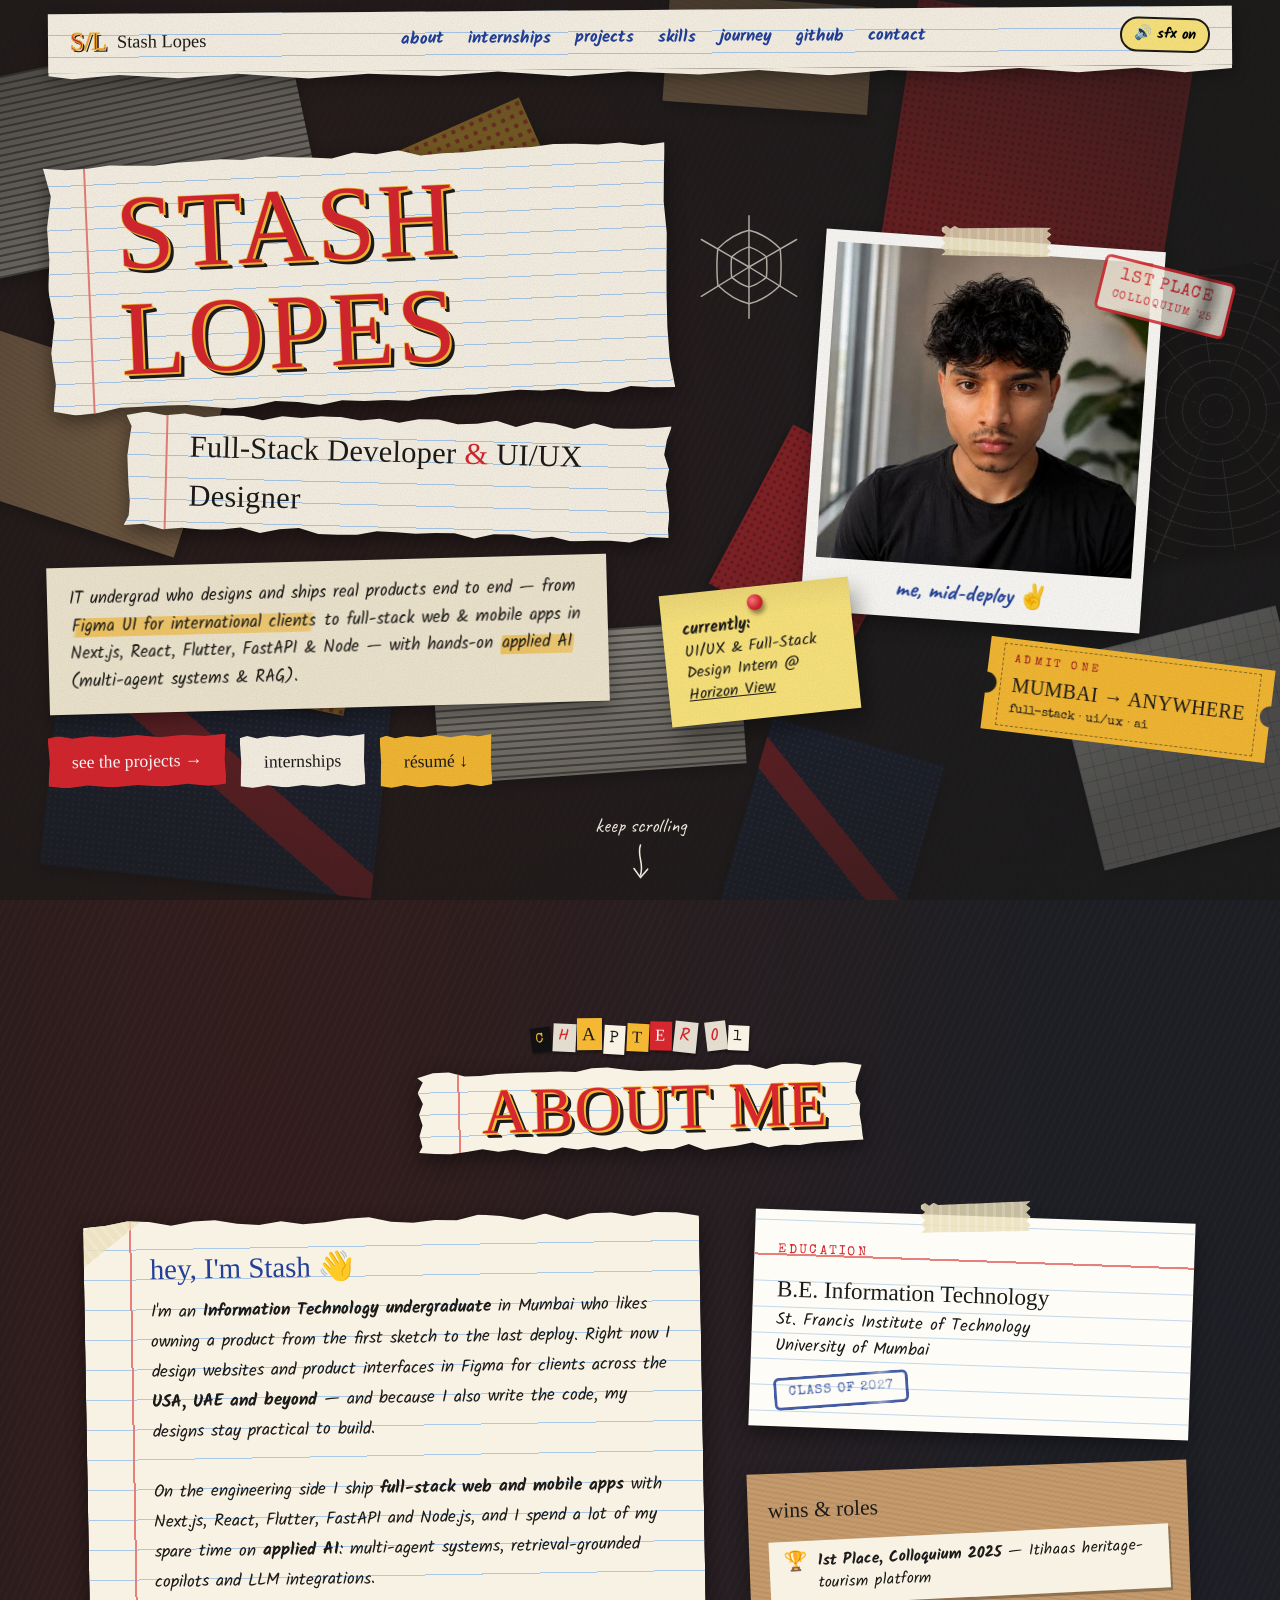
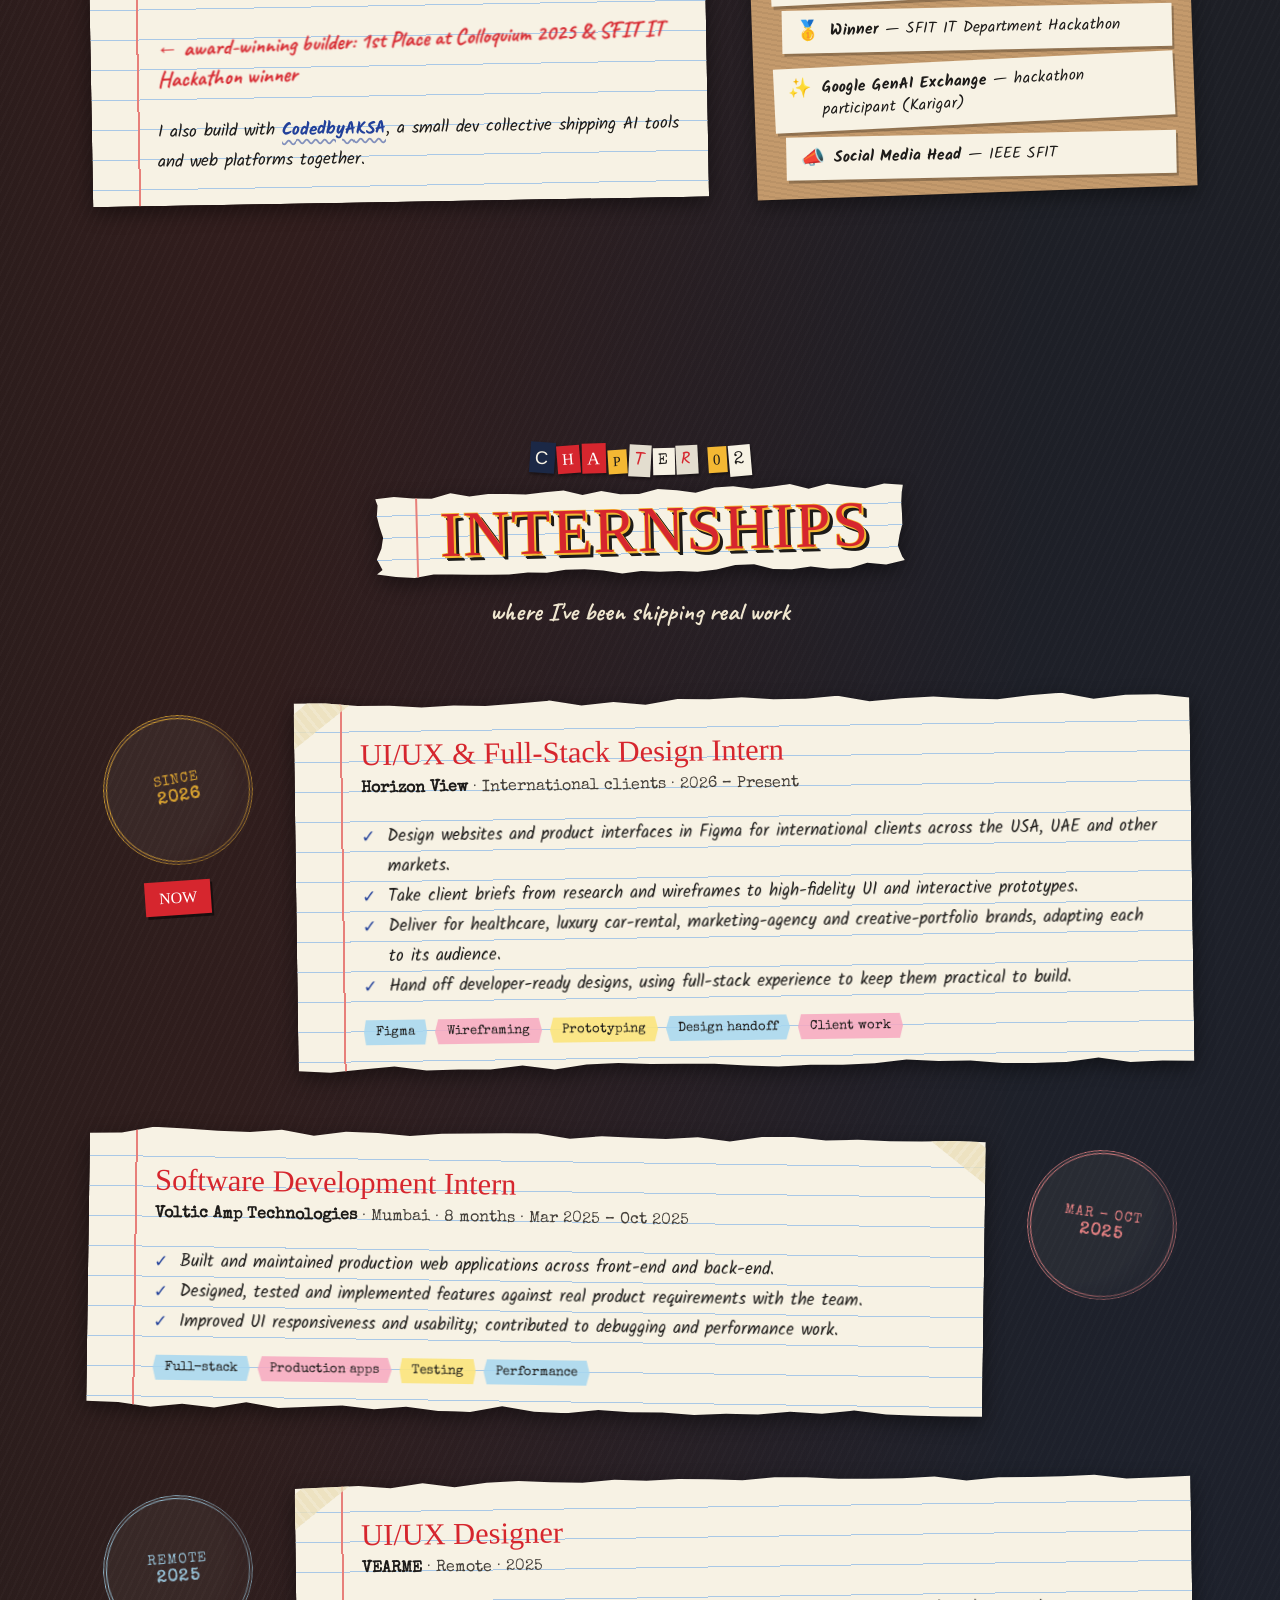
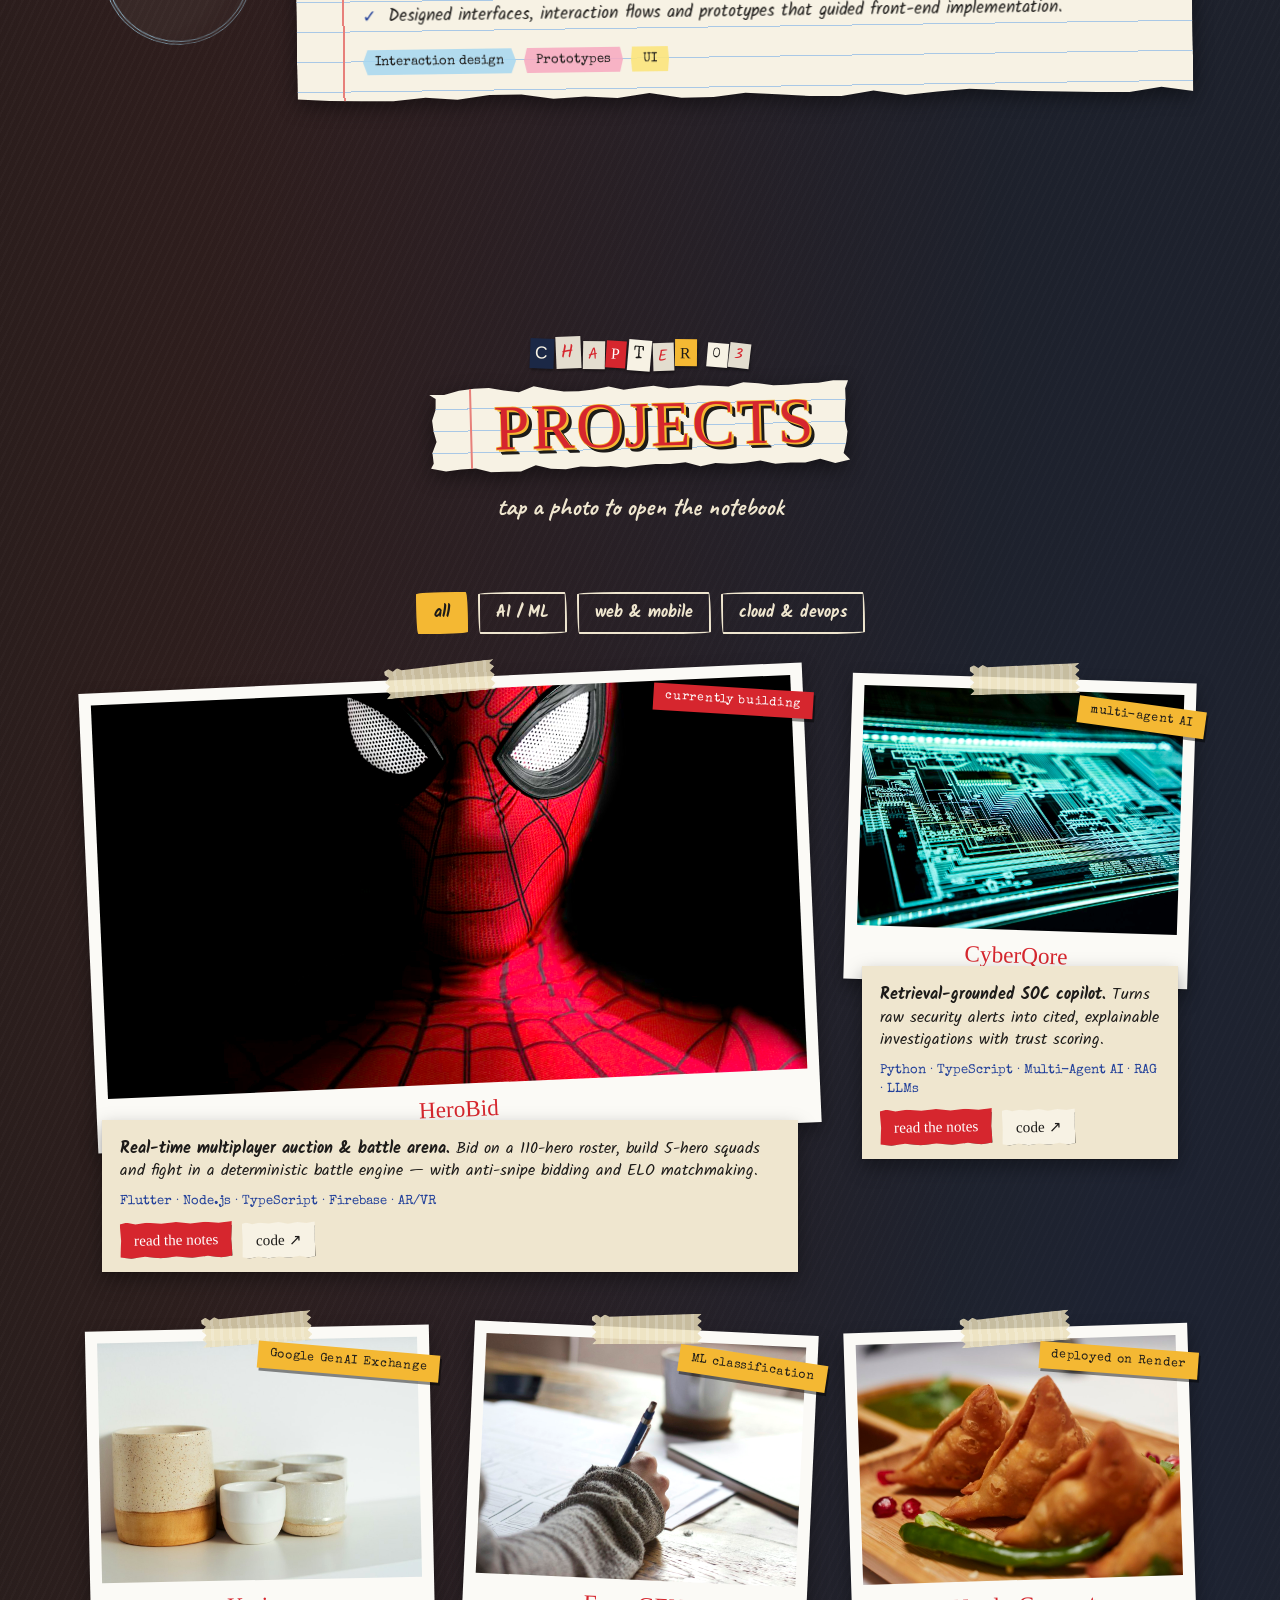
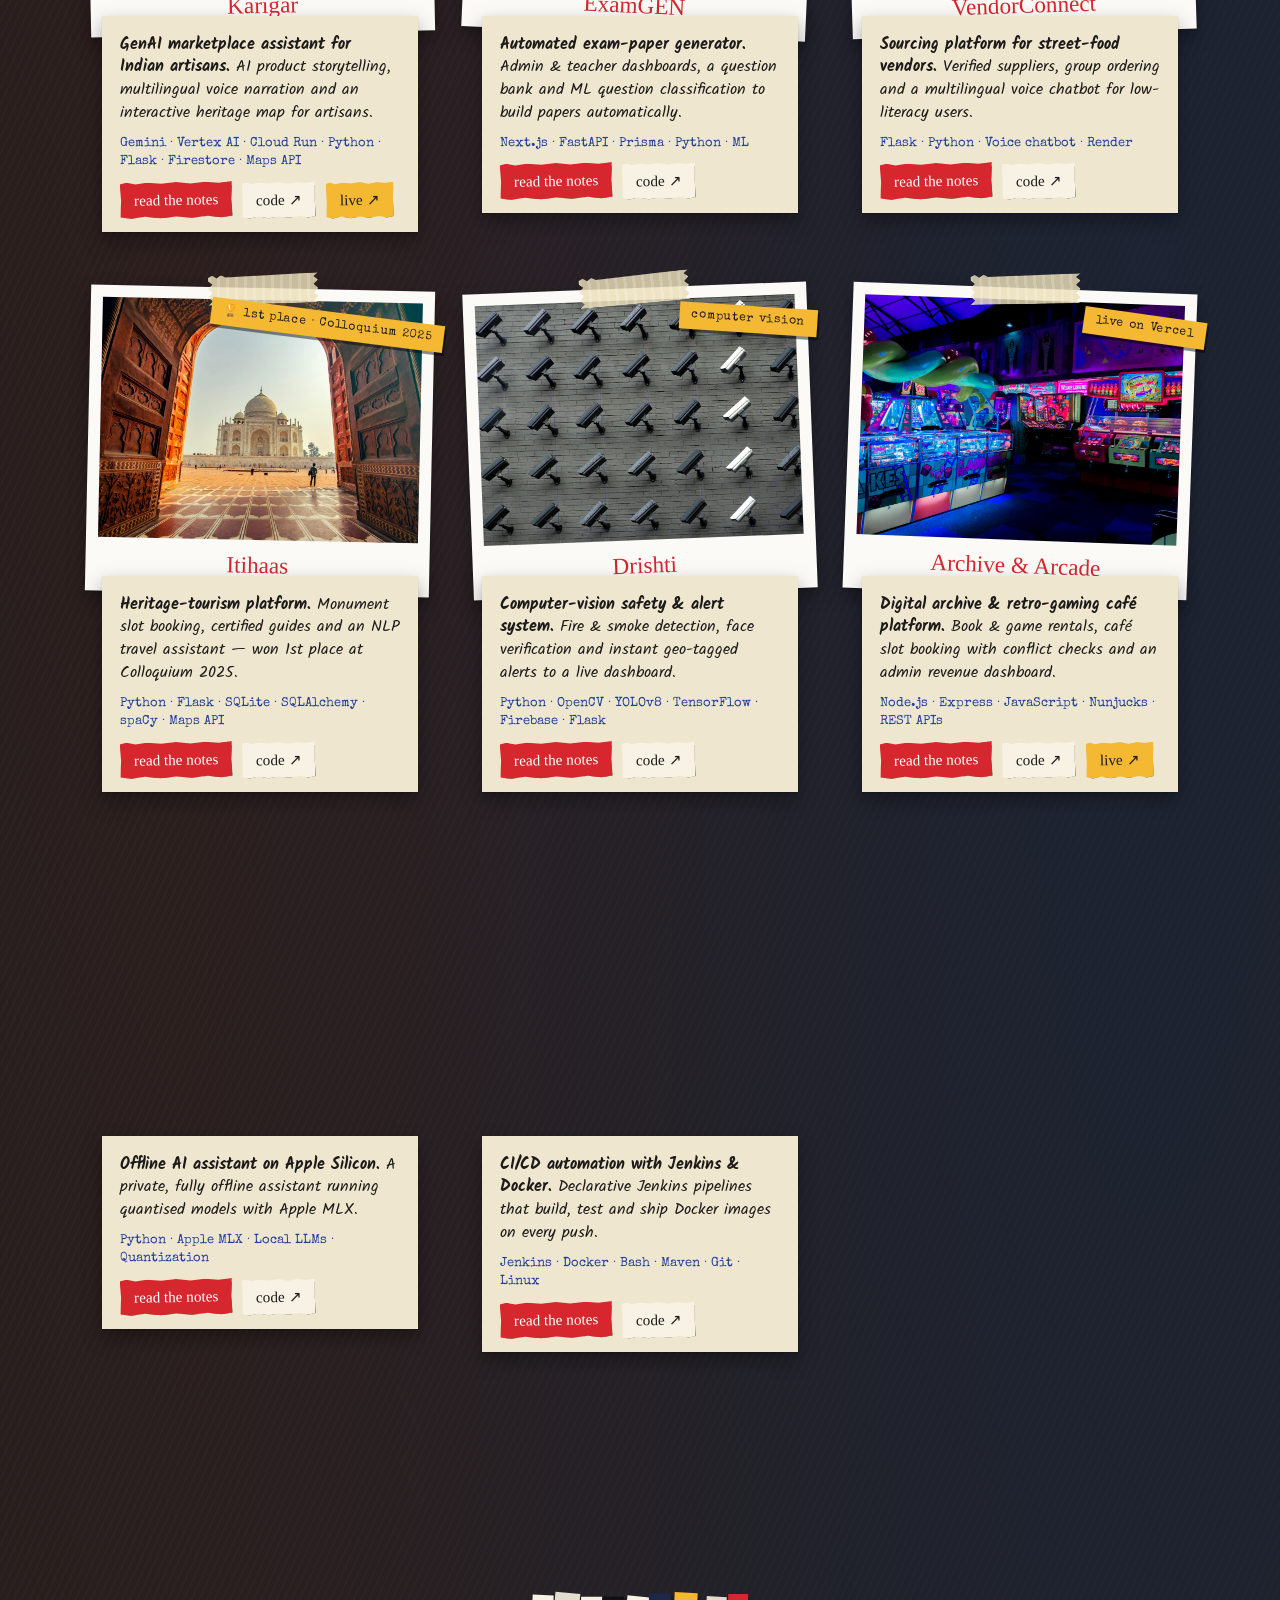
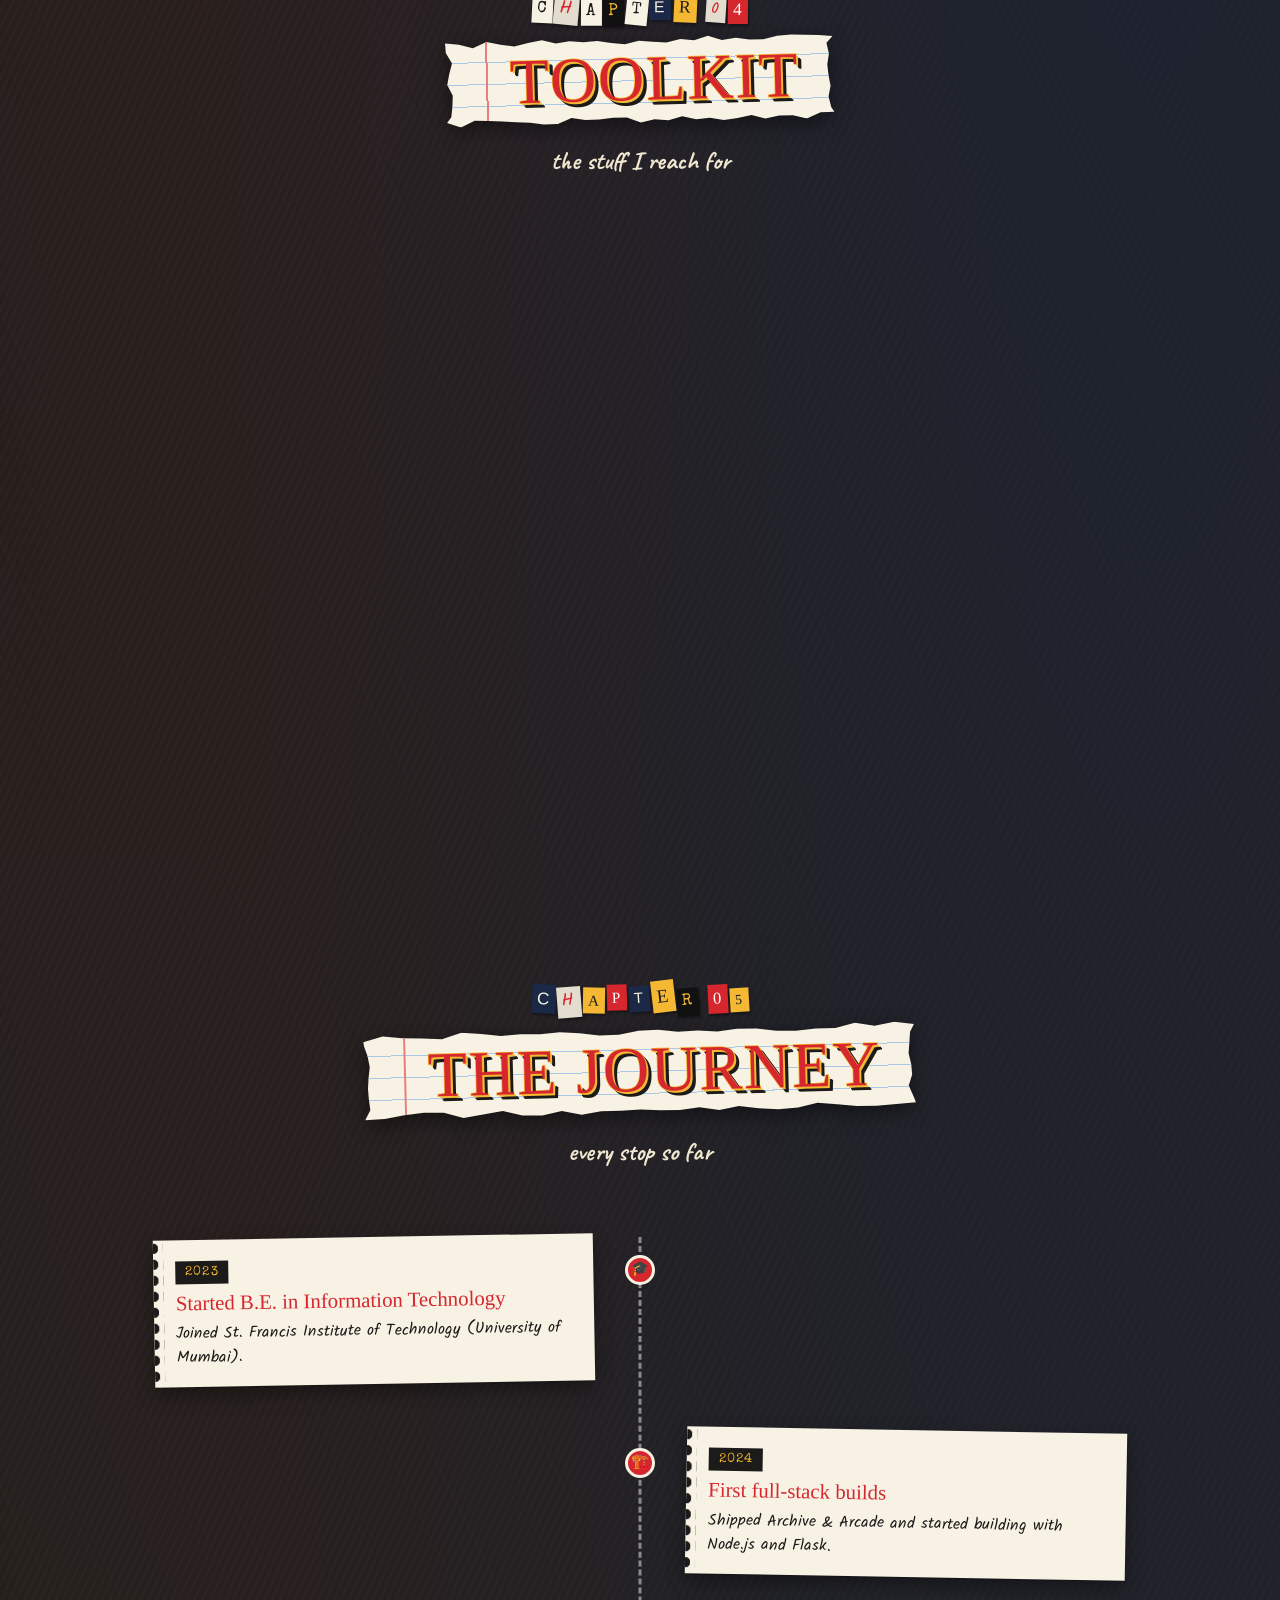
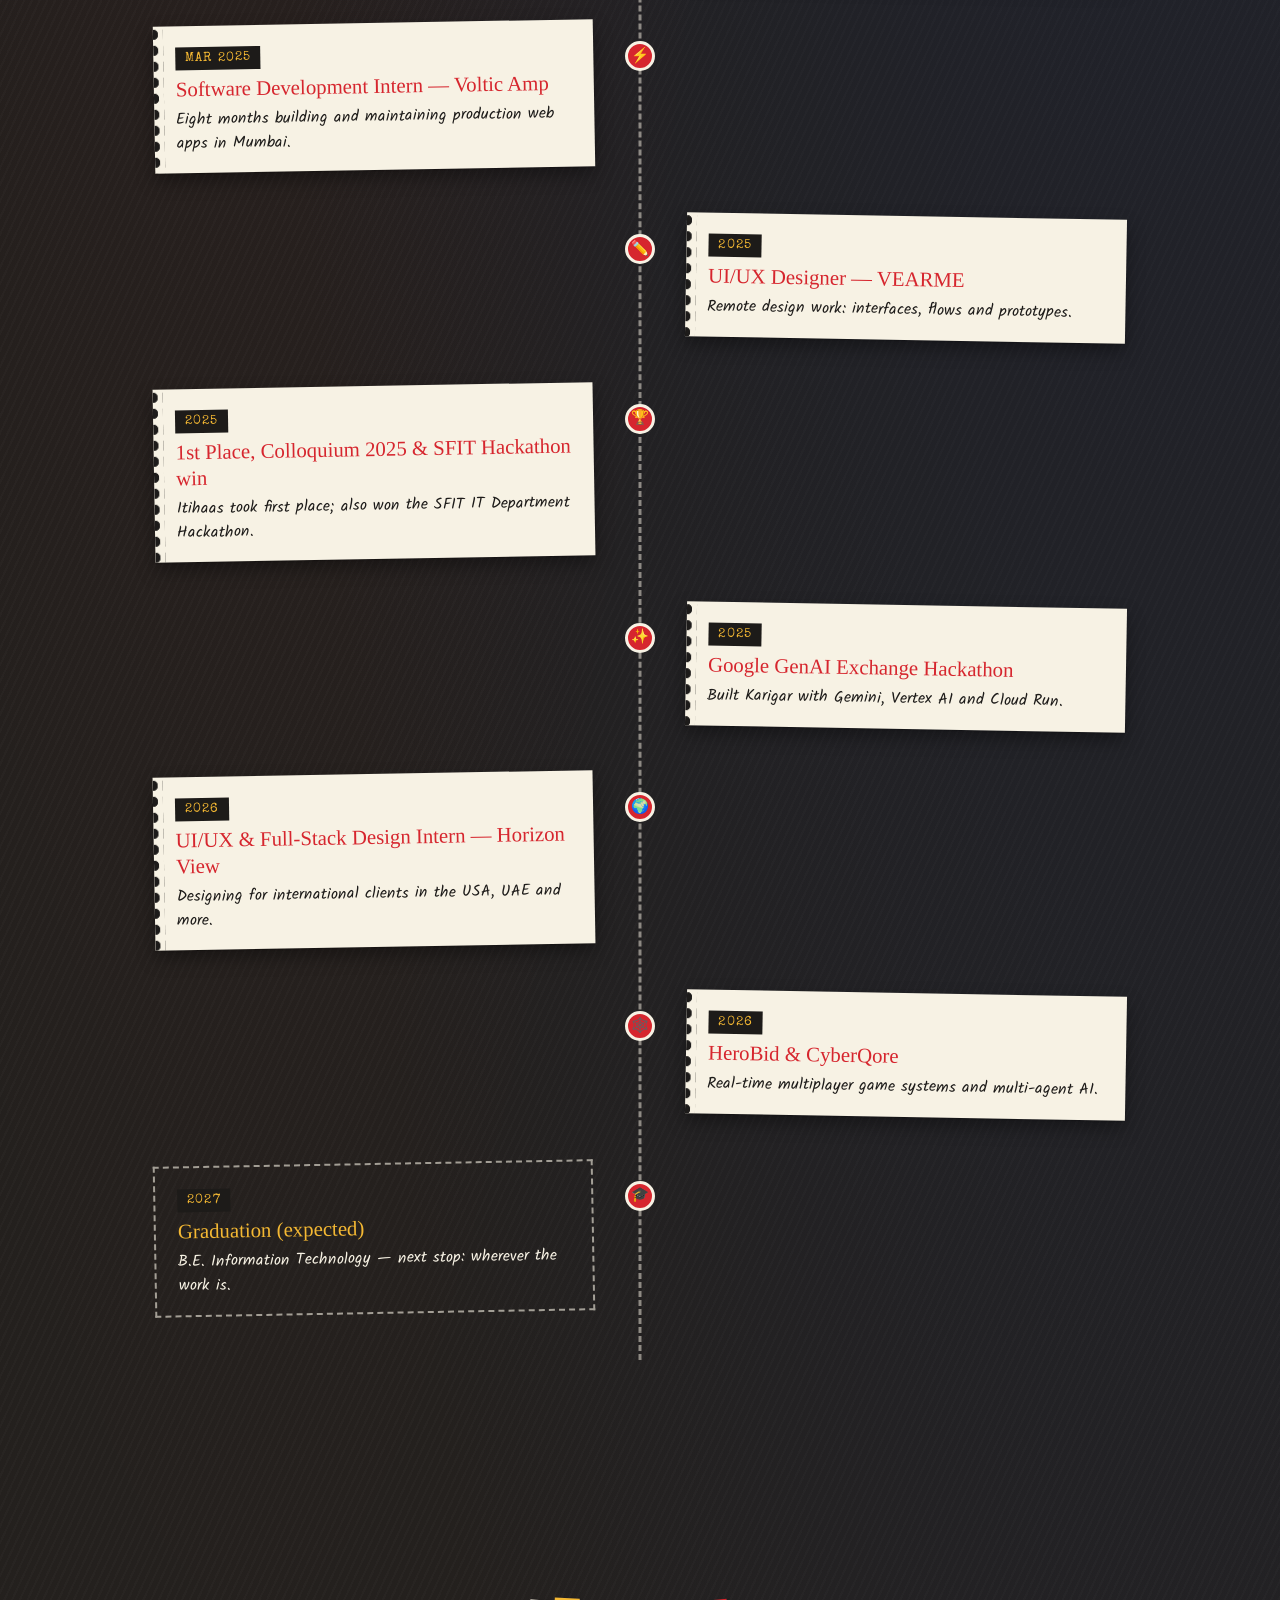
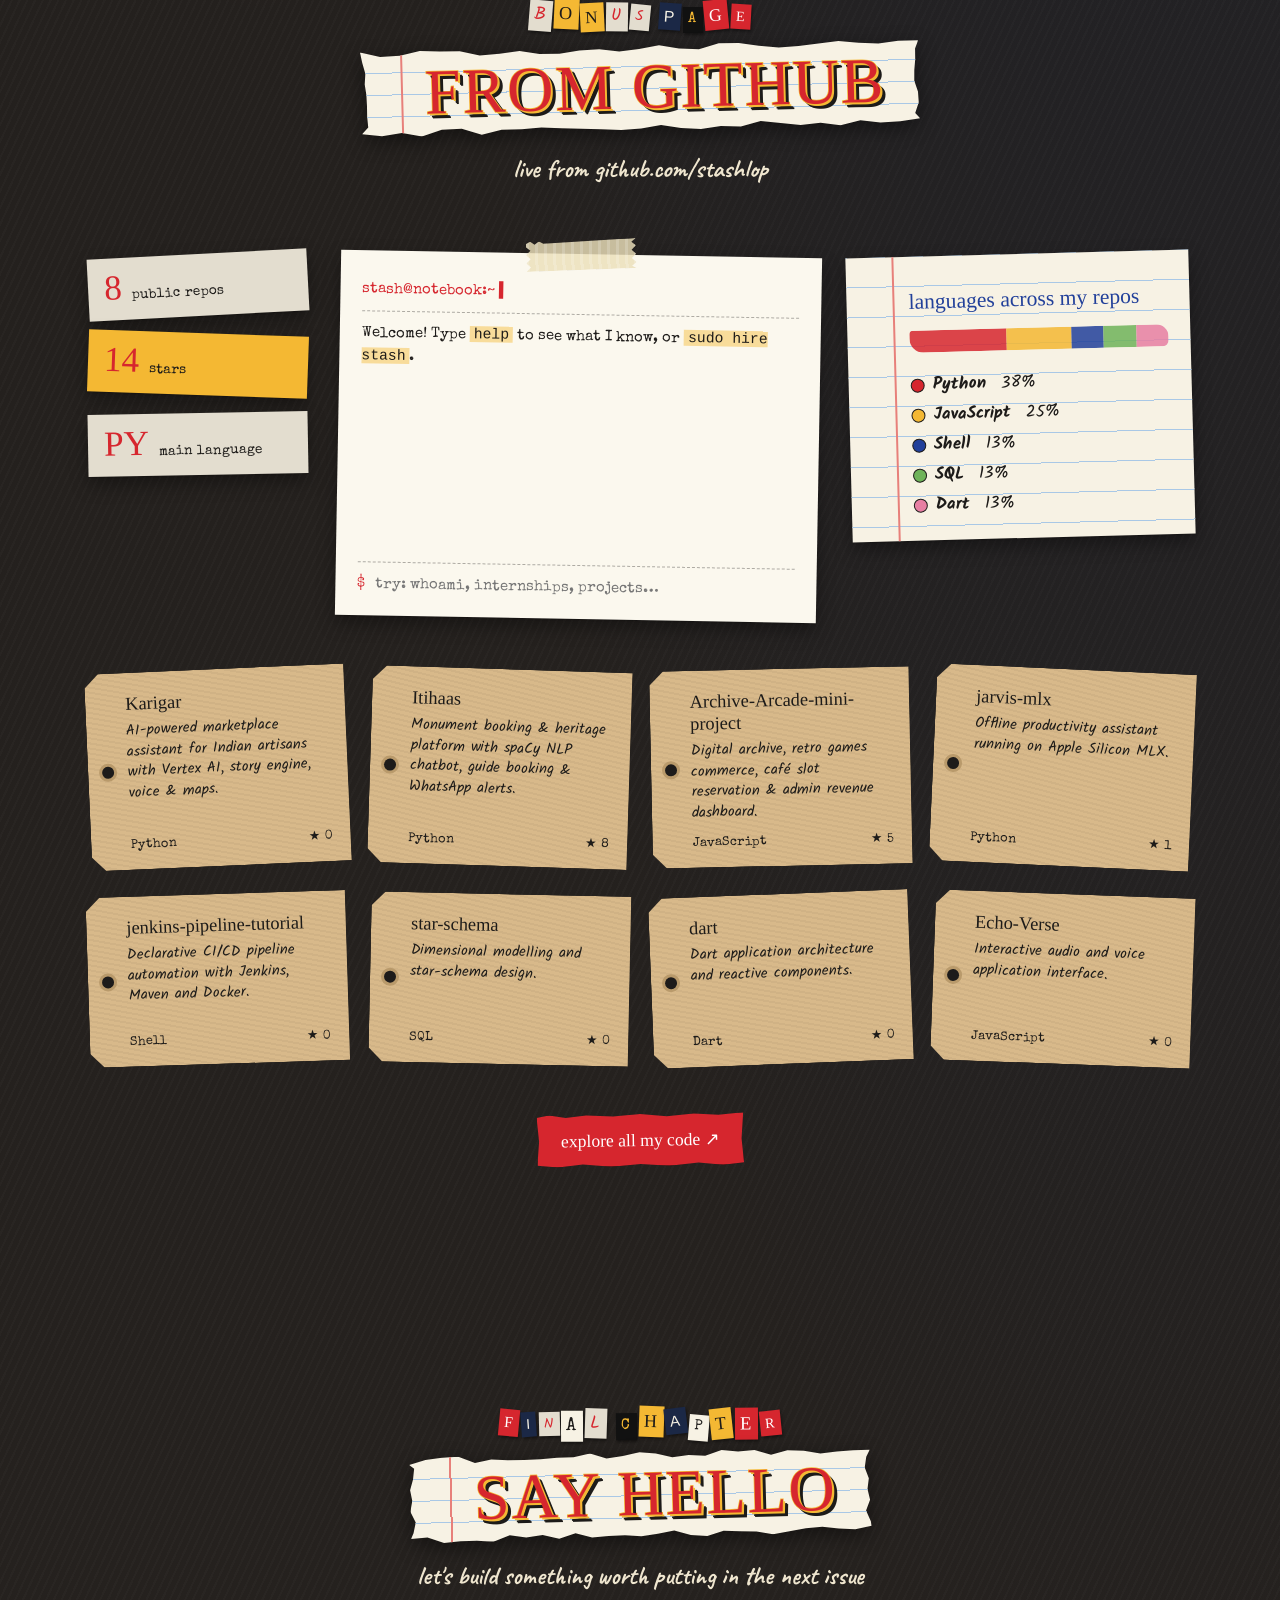
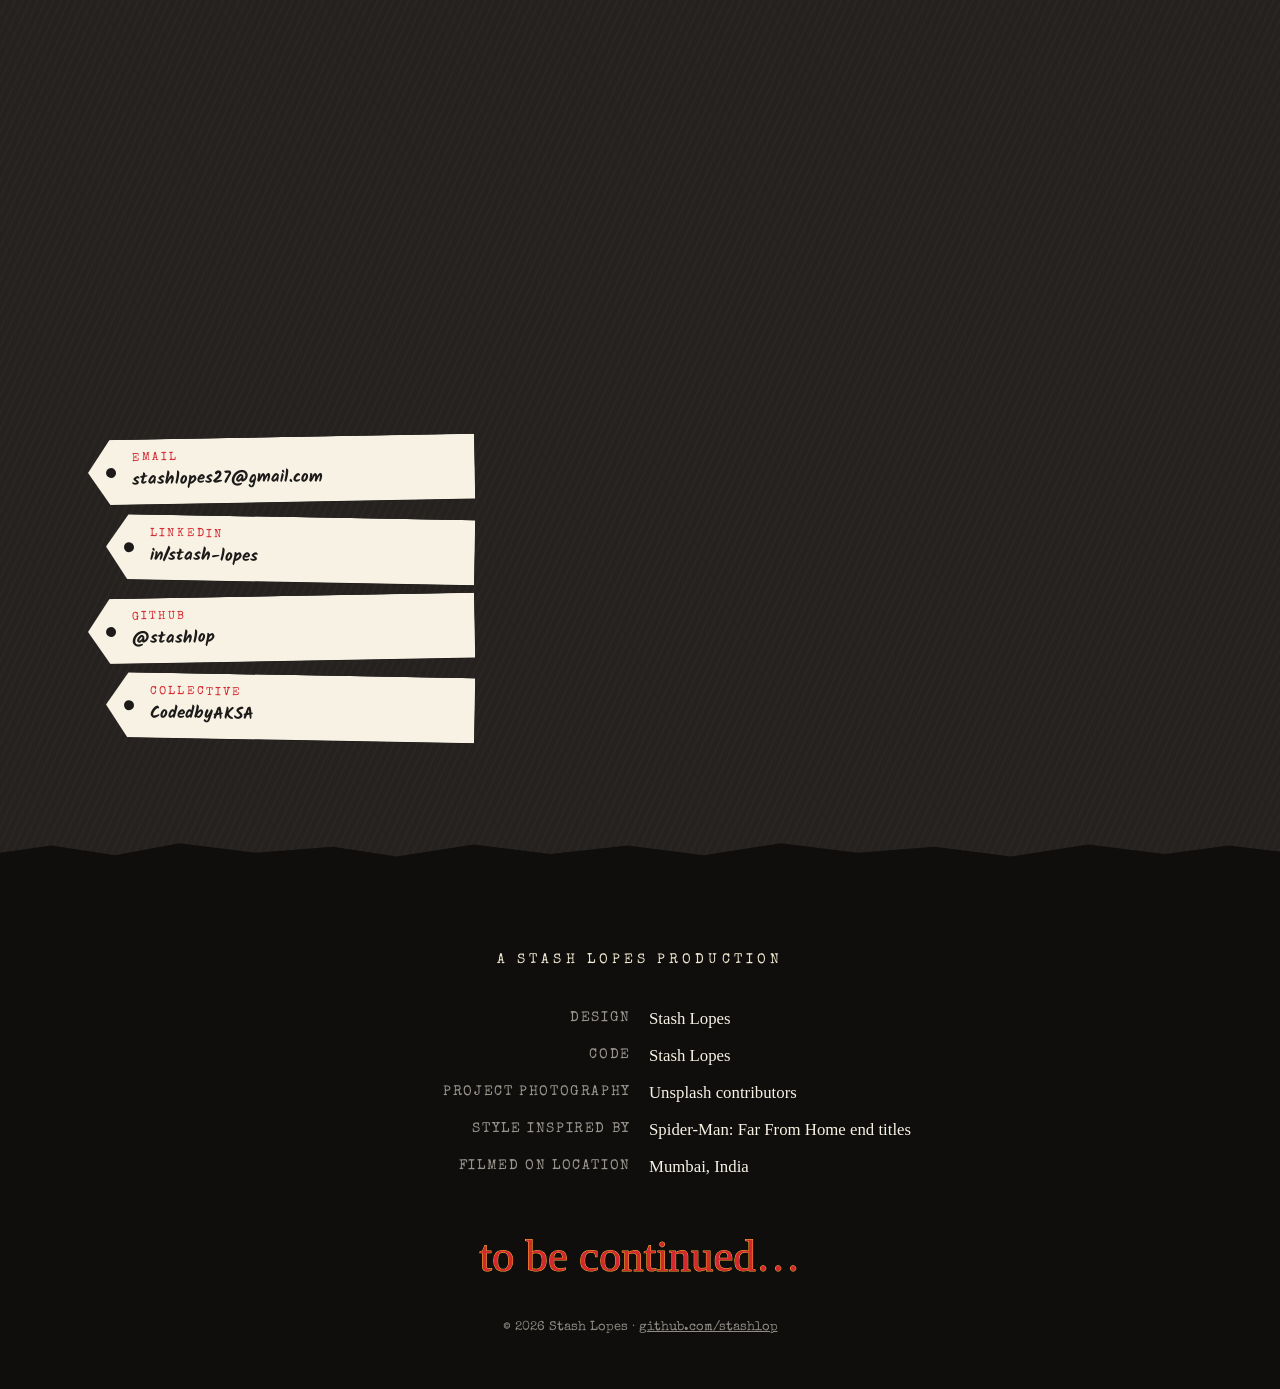
==== commit c9168d91: "Redesign portfolio in Far From Home scrapbook style; update internships - New visual language after " ====
--- a/index.html
+++ b/index.html
@@ -3,525 +3,426 @@
 <head>
   <meta charset="UTF-8" />
   <meta name="viewport" content="width=device-width, initial-scale=1.0" />
-  <meta http-equiv="X-UA-Compatible" content="ie=edge" />
 
   <!-- Primary Meta Tags -->
-  <title>Stash Lopes — The Developer Comic | Portfolio</title>
-  <meta name="title" content="Stash Lopes — The Developer Comic | Portfolio" />
-  <meta name="description" content="Official developer portfolio of Stash Lopes (stashlop) — IT Engineer, AI/ML Developer & Full-Stack Engineer. An interactive graphic novel developer experience." />
-  <meta name="keywords" content="Stash Lopes, stashlop, IT Engineer, AI Developer, Machine Learning, Vertex AI, Full-Stack, Python, Flask, Node.js, Developer Comic Portfolio" />
+  <title>Stash Lopes — Full-Stack Developer & UI/UX Designer</title>
+  <meta name="title" content="Stash Lopes — Full-Stack Developer & UI/UX Designer" />
+  <meta name="description" content="Portfolio of Stash Lopes (stashlop) — IT undergraduate who designs and ships real-world products end to end: Figma UI for international clients, full-stack web & mobile apps, and applied AI." />
+  <meta name="keywords" content="Stash Lopes, stashlop, Full-Stack Developer, UI/UX Designer, Next.js, React, Flutter, FastAPI, Node.js, Multi-agent AI, RAG, Mumbai" />
   <meta name="author" content="Stash Lopes" />
 
-  <!-- Open Graph / Facebook / LinkedIn -->
+  <!-- Open Graph -->
   <meta property="og:type" content="website" />
-  <meta property="og:url" content="https://github.com/stashlop" />
-  <meta property="og:title" content="Stash Lopes — The Developer Comic Portfolio" />
-  <meta property="og:description" content="Turning ideas into things that actually work. Explore the developer comic issue of Stash Lopes: AI/ML, Cloud Systems, and Full-Stack missions." />
-  <meta property="og:image" content="assets/images/hero-avatar.jpg" />
+  <meta property="og:url" content="https://stashlopes.vercel.app" />
+  <meta property="og:title" content="Stash Lopes — Full-Stack Developer & UI/UX Designer" />
+  <meta property="og:description" content="Designing and shipping real-world products end to end — from Figma to production." />
+  <meta property="og:image" content="assets/images/stash-photo.jpg" />
 
   <!-- Favicon -->
-  <link rel="icon" href="data:image/svg+xml,<svg xmlns=%22http://www.w3.org/2000/svg%22 viewBox=%220 0 100 100%22><text y=%22.9em%22 font-size=%2290%22>💥</text></svg>" />
+  <link rel="icon" href="data:image/svg+xml,<svg xmlns=%22http://www.w3.org/2000/svg%22 viewBox=%220 0 100 100%22><text y=%22.9em%22 font-size=%2290%22>🕸️</text></svg>" />
+
+  <!-- Fonts -->
+  <link rel="preconnect" href="https://fonts.googleapis.com" />
+  <link rel="preconnect" href="https://fonts.gstatic.com" crossorigin />
+  <link href="https://fonts.googleapis.com/css2?family=Caveat:wght@500;700&family=Kalam:wght@400;700&family=Permanent+Marker&family=Special+Elite&display=swap" rel="stylesheet" />
 
   <!-- Stylesheets -->
   <link rel="stylesheet" href="styles/main.css" />
 </head>
 <body>
 
-  <!-- Halftone Pattern Texture Overlay -->
-  <div class="halftone-overlay" aria-hidden="true"></div>
-
-  <!-- Dynamic Comic Pop Sound Effects Layer -->
-  <div id="comic-sfx-layer" aria-hidden="true"></div>
+  <!-- Hand-drawn "boil" filters: give marker lettering a stop-motion wobble -->
+  <svg class="svg-defs" aria-hidden="true" focusable="false">
+    <defs>
+      <filter id="boil-1"><feTurbulence type="fractalNoise" baseFrequency="0.035" numOctaves="2" seed="1" /><feDisplacementMap in="SourceGraphic" scale="3" /></filter>
+      <filter id="boil-2"><feTurbulence type="fractalNoise" baseFrequency="0.035" numOctaves="2" seed="7" /><feDisplacementMap in="SourceGraphic" scale="3" /></filter>
+      <filter id="boil-3"><feTurbulence type="fractalNoise" baseFrequency="0.035" numOctaves="2" seed="13" /><feDisplacementMap in="SourceGraphic" scale="3" /></filter>
+      <filter id="rough-ink"><feTurbulence type="fractalNoise" baseFrequency="0.9" numOctaves="1" seed="3" /><feDisplacementMap in="SourceGraphic" scale="1.6" /></filter>
+    </defs>
+  </svg>
+
+  <!-- Paper grain overlay -->
+  <div class="paper-grain" aria-hidden="true"></div>
+
+  <!-- Click "THWIP!" layer -->
+  <div id="sfx-layer" aria-hidden="true"></div>
 
   <!-- =========================================================================
-       HEADER NAVIGATION: Fixed Comic Issue Tabs
+       HEADER: torn paper strip
        ========================================================================= -->
-  <header class="comic-header" id="main-header" role="banner">
-    <div class="header-inner">
-      <a href="#cover" class="comic-logo" aria-label="Stash Lopes Comic Portfolio Home">
-        <span class="logo-badge">VOL. 01</span>
-        <span class="logo-text">STASH <span>LOPES</span></span>
+  <header class="site-header" id="main-header">
+    <div class="header-strip">
+      <a href="#cover" class="logo" aria-label="Stash Lopes — home">
+        <span class="logo-mark boil">S/L</span>
+        <span class="logo-name">Stash Lopes</span>
       </a>
 
-      <nav role="navigation" aria-label="Main Portfolio Navigation">
-        <button class="mobile-toggle" id="mobile-menu-toggle" aria-label="Toggle Mobile Navigation Menu">
-          ☰
+      <nav aria-label="Main navigation">
+        <button class="mobile-toggle" id="mobile-menu-toggle" aria-label="Toggle navigation menu" aria-expanded="false">
+          <span></span><span></span><span></span>
         </button>
-        <ul class="comic-nav-tabs" id="comic-nav-links">
-          <li><a href="#origin" class="comic-nav-link">#01 ORIGIN</a></li>
-          <li><a href="#arsenal" class="comic-nav-link">#02 ARSENAL</a></li>
-          <li><a href="#missions" class="comic-nav-link">#03 MISSIONS</a></li>
-          <li><a href="#journey" class="comic-nav-link">#04 JOURNEY</a></li>
-          <li><a href="#command-center" class="comic-nav-link">#GITHUB</a></li>
-          <li><a href="#contact" class="comic-nav-link">#05 CONTACT</a></li>
+        <ul class="nav-links" id="nav-links">
+          <li><a href="#about" class="nav-link">about</a></li>
+          <li><a href="#experience" class="nav-link">internships</a></li>
+          <li><a href="#projects" class="nav-link">projects</a></li>
+          <li><a href="#skills" class="nav-link">skills</a></li>
+          <li><a href="#journey" class="nav-link">journey</a></li>
+          <li><a href="#github" class="nav-link">github</a></li>
+          <li><a href="#contact" class="nav-link">contact</a></li>
         </ul>
       </nav>
 
-      <div class="header-controls">
-        <button class="sfx-toggle-btn" id="btn-toggle-sound" aria-label="Toggle Comic Audio Sound Effects">
-          <span>🔊 SFX ON</span>
-        </button>
-      </div>
+      <button class="sfx-toggle" id="btn-toggle-sound" aria-label="Toggle sound effects">🔊 sfx on</button>
     </div>
   </header>
 
-  <main role="main">
-
-    <!-- =======================================================================
-         CHAPTER 00: COMIC COVER / HERO SECTION
-         ======================================================================= -->
-    <section class="comic-section hero-cover-section" id="cover" aria-labelledby="hero-title">
-      <div class="comic-cover-container">
-        
-        <!-- Top Issue Badge Bar -->
-        <div class="cover-header-stripe">
-          <span>SPECIAL COLLECTOR'S EDITION • ALL-NEW DEVELOPER COMICS</span>
-          <span class="cover-price-box">$0.00 FREE ON GITHUB</span>
-          <span>APPROVED BY THE CODE AUTHORITY</span>
-        </div>
-
-        <div class="cover-main-grid">
-          
-          <!-- Left Narrative Content -->
-          <div class="cover-left-content">
-            <div class="comic-narration-box">
-              MEANWHILE IN THE LAB...
-            </div>
-
-            <h1 class="cover-hero-title" id="hero-title">
-              STASH<br />LOPES
-            </h1>
-
-            <div class="cover-subtitle-stripe">
-              <div class="cover-role-text">
-                IT ENGINEER • DEVELOPER • AI/ML ENTHUSIAST
-              </div>
-            </div>
-
-            <a href="#missions" class="current-mission-banner">
-              <span class="pulse-dot"></span>
-              <span>ACTIVE MISSION IN PROGRESS: <strong>BIDWARS</strong> (Real-Time Bidding Matrix)</span>
-              <span>→</span>
-            </a>
-
-            <div class="comic-speech-bubble">
-              “Turning ideas into things that actually work.”
-              <span class="speech-author">— Stash Lopes // Dev Protagonist</span>
-            </div>
-
-            <div class="cover-cta-row">
-              <a href="#origin" class="comic-btn btn-red" id="btn-start-story">
-                <span>START THE STORY</span>
-                <span>→</span>
-              </a>
-              <a href="#missions" class="comic-btn btn-gold" id="btn-view-projects">
-                <span>VIEW MY PROJECTS</span>
-                <span>⚡</span>
-              </a>
-              <a href="https://github.com/stashlop" target="_blank" rel="noopener noreferrer" class="comic-btn btn-dark">
-                <span>GITHUB MATRIX</span>
-                <span>🐙</span>
-              </a>
-            </div>
-          </div>
-
-          <!-- Right Comic Cover Illustration Frame -->
-          <div class="cover-right-art">
-            <div class="hero-art-frame">
-              <img src="assets/images/stash-photo.jpg" alt="Stash Lopes — IT Engineer & Developer" id="hero-main-avatar" class="hero-avatar-image" />
-              <div class="floating-action-sticker" id="hero-sticker">COMPILE!</div>
-              <div class="floating-hud-badge">
-                IDENTITY: STASH LOPES • GITHUB: @stashlop
-              </div>
-            </div>
-
-            <!-- Avatar Style Switcher -->
-            <div class="avatar-mode-switcher">
-              <button type="button" class="avatar-switch-btn active" id="btn-photo-mode" data-img="assets/images/stash-photo.jpg">
-                <span>📸 REAL PHOTO</span>
-              </button>
-              <button type="button" class="avatar-switch-btn" id="btn-comic-mode" data-img="assets/images/hero-avatar.jpg">
-                <span>⚡ COMIC AVATAR</span>
-              </button>
-            </div>
-          </div>
-
-        </div>
-      </div>
-    </section>
-
-    <!-- =======================================================================
-         CHAPTER 01: ORIGIN STORY
-         ======================================================================= -->
-    <section class="comic-section" id="origin" aria-labelledby="origin-title">
-      <div class="section-issue-header">
-        <div class="issue-stamp-container">
-          <span class="issue-number-badge">ISSUE #01</span>
-          <span class="issue-cca-seal">VERIFIED CANON</span>
-        </div>
-        <h2 class="section-comic-title" id="origin-title">ORIGIN STORY</h2>
-        <p class="section-comic-sub">// THE ARCHITECTURE OF A BUILDER</p>
-      </div>
-
-      <div class="origin-panels-grid">
-        
-        <!-- Panel 1: The Foundation -->
-        <article class="comic-panel panel-col-8">
-          <div class="panel-tag-header">
-            <span class="panel-label">PANEL 1.1 — THE GENESIS</span>
-            <span class="comic-narration-box" style="font-size:0.75rem; padding: 2px 8px;">EARLY DAYS</span>
-          </div>
-          <h3 class="panel-heading">ENGINEERING THE FUTURE FROM FIRST PRINCIPLES</h3>
-          <p class="panel-body-text">
-            Every great developer story starts with curiosity. As an <strong>Information Technology Engineering student and developer</strong>, I set out not just to learn syntax, but to engineer robust, tangible systems that solve real-world problems.
+  <main>
+
+    <!-- =======================================================================
+         HERO: collage title card
+         ======================================================================= -->
+    <section class="hero" id="cover" aria-labelledby="hero-title">
+      <!-- Collage scraps (decorative, generated + positioned via CSS) -->
+      <div class="collage" aria-hidden="true">
+        <span class="scrap scrap-news s1"></span>
+        <span class="scrap scrap-red s2"></span>
+        <span class="scrap scrap-navy s3"></span>
+        <span class="scrap scrap-kraft s4"></span>
+        <span class="scrap scrap-grid s5"></span>
+        <span class="scrap scrap-dots s6"></span>
+        <span class="scrap scrap-news s7"></span>
+        <span class="scrap scrap-red s8"></span>
+        <span class="scrap scrap-web s9"></span>
+        <span class="scrap scrap-kraft s10"></span>
+        <span class="scrap scrap-navy s11"></span>
+        <span class="scrap scrap-dots s12"></span>
+      </div>
+
+      <div class="hero-inner">
+        <div class="hero-title-block">
+          <div class="notebook-strip title-strip torn" data-tear="all">
+            <h1 class="marker-title boil" id="hero-title">STASH LOPES</h1>
+          </div>
+          <div class="notebook-strip subtitle-strip torn" data-tear="all">
+            <p class="script-sub">Full-Stack Developer <span class="amp">&amp;</span> UI/UX Designer</p>
+          </div>
+
+          <div class="hero-note paste" style="--r:-1.5deg">
+            <p>
+              IT undergrad who designs and ships real products end to end — from
+              <mark class="hl">Figma UI for international clients</mark> to full-stack web &amp; mobile apps in
+              Next.js, React, Flutter, FastAPI &amp; Node — with hands-on <mark class="hl">applied AI</mark>
+              (multi-agent systems &amp; RAG).
+            </p>
+          </div>
+
+          <div class="hero-cta">
+            <a href="#projects" class="tape-btn btn-red" id="btn-view-projects">see the projects →</a>
+            <a href="#experience" class="tape-btn btn-paper">internships</a>
+            <a href="assets/Stash_Lopes_Resume.pdf" class="tape-btn btn-gold" target="_blank" rel="noopener">résumé ↓</a>
+          </div>
+        </div>
+
+        <div class="hero-art">
+          <figure class="polaroid hero-polaroid paste" style="--r:4deg">
+            <span class="tape tape-top" aria-hidden="true"></span>
+            <img src="assets/images/stash-photo.jpg" alt="Portrait of Stash Lopes" />
+            <figcaption>me, mid-deploy ✌</figcaption>
+          </figure>
+
+          <div class="sticky-note sticky-yellow hero-sticky paste" style="--r:-6deg">
+            <span class="pin" aria-hidden="true"></span>
+            <strong>currently:</strong><br />
+            UI/UX &amp; Full-Stack Design Intern @ <u>Horizon View</u>
+          </div>
+
+          <div class="ticket hero-ticket paste" style="--r:7deg">
+            <span class="ticket-label">ADMIT ONE</span>
+            <span class="ticket-main">MUMBAI → ANYWHERE</span>
+            <span class="ticket-sub">full-stack · ui/ux · ai</span>
+          </div>
+
+          <div class="stamp stamp-red hero-stamp" aria-hidden="true">1ST PLACE<br /><small>COLLOQUIUM '25</small></div>
+
+          <!-- ballpoint doodle: spider web -->
+          <svg class="doodle doodle-web" viewBox="0 0 120 120" aria-hidden="true">
+            <g fill="none" stroke="currentColor" stroke-width="1.6" stroke-linecap="round">
+              <path d="M60 60 L60 4 M60 60 L112 30 M60 60 L112 92 M60 60 L60 116 M60 60 L8 92 M60 60 L8 30" />
+              <path d="M60 20 Q78 24 94 40 Q96 60 94 80 Q78 96 60 100 Q42 96 26 80 Q24 60 26 40 Q42 24 60 20 Z" />
+              <path d="M60 38 Q70 41 79 49 Q80 60 79 71 Q70 79 60 82 Q50 79 41 71 Q40 60 41 49 Q50 41 60 38 Z" />
+            </g>
+          </svg>
+        </div>
+      </div>
+
+      <a href="#about" class="scroll-hint" aria-label="Scroll to about">
+        <span>keep scrolling</span>
+        <svg viewBox="0 0 40 60" aria-hidden="true"><path d="M20 4 C 14 20, 26 32, 20 50 M10 40 L20 54 L31 41" fill="none" stroke="currentColor" stroke-width="2.4" stroke-linecap="round" stroke-linejoin="round" /></svg>
+      </a>
+    </section>
+
+    <!-- =======================================================================
+         ABOUT
+         ======================================================================= -->
+    <section class="section" id="about" aria-labelledby="about-title">
+      <header class="section-head">
+        <span class="kicker ransom" data-ransom>chapter 01</span>
+        <div class="notebook-strip head-strip torn" data-tear="all">
+          <h2 class="marker-title boil" id="about-title">ABOUT ME</h2>
+        </div>
+      </header>
+
+      <div class="about-grid">
+        <article class="notebook-page about-page paste torn" data-tear="top" style="--r:-1deg">
+          <span class="tape tape-corner-l" aria-hidden="true"></span>
+          <h3 class="hand-heading">hey, I'm Stash 👋</h3>
+          <p>
+            I'm an <strong>Information Technology undergraduate</strong> in Mumbai who likes owning a product from the first
+            sketch to the last deploy. Right now I design websites and product interfaces in Figma for clients across the
+            <strong>USA, UAE and beyond</strong> — and because I also write the code, my designs stay practical to build.
           </p>
-          <p class="panel-body-text">
-            From crafting algorithmic workflows to training deep computer vision models, my focus has consistently been bridging theoretical computing with production-ready software.
+          <p>
+            On the engineering side I ship <strong>full-stack web and mobile apps</strong> with Next.js, React, Flutter, FastAPI and
+            Node.js, and I spend a lot of my spare time on <strong>applied AI</strong>: multi-agent systems, retrieval-grounded copilots
+            and LLM integrations.
+          </p>
+          <p class="margin-note">← award-winning builder: 1st Place at Colloquium 2025 &amp; SFIT IT Hackathon winner</p>
+
+          <p class="guild-line">
+            I also build with <a href="https://github.com/CodedbyAKSA" target="_blank" rel="noopener noreferrer" class="ink-link">CodedbyAKSA</a>,
+            a small dev collective shipping AI tools and web platforms together.
           </p>
         </article>
 
-        <!-- Panel 2: The Core Disciplines -->
-        <article class="comic-panel panel-col-4">
-          <div class="panel-tag-header">
-            <span class="panel-label">PANEL 1.2 — DISCIPLINES</span>
-          </div>
-          <h3 class="panel-heading">SPECIALIZED FIELDS</h3>
-          <div class="panel-interests-grid">
-            <div class="interest-badge"><span>🤖</span> AI / ML</div>
-            <div class="interest-badge"><span>🌐</span> Web Dev</div>
-            <div class="interest-badge"><span>☁️</span> Cloud & Ops</div>
-            <div class="interest-badge"><span>🎮</span> Gaming / Tech</div>
-          </div>
-        </article>
-
-        <!-- Panel 3: The Philosophy -->
-        <article class="comic-panel panel-col-6">
-          <div class="panel-tag-header">
-            <span class="panel-label">PANEL 1.3 — CODE PHILOSOPHY</span>
-          </div>
-          <h3 class="panel-heading">“SHIP CODE THAT MATTERS”</h3>
-          <p class="panel-body-text">
-            Whether building <strong>Karigar</strong> to preserve cultural artisan heritage with Google Vertex AI or constructing <strong>Project Drishti</strong> for life-safety hazard detection, technology is at its best when it delivers genuine human and operational utility.
-          </p>
-        </article>
-
-        <!-- Panel 4: The Tech Evolution -->
-        <article class="comic-panel panel-col-6">
-          <div class="panel-tag-header">
-            <span class="panel-label">PANEL 1.4 — CONTINUOUS EVOLUTION</span>
-          </div>
-          <h3 class="panel-heading">ALWAYS IN THE COMPILER</h3>
-          <p class="panel-body-text">
-            Engineering isn't static. My journey spans Python microservices, modern TypeScript/JavaScript web ecosystems, automated Jenkins CI/CD pipelines, containerized Docker fleets, and offline local LLM acceleration on Apple Silicon.
-          </p>
-        </article>
-
-        <!-- Panel 5: Organization Syndicate (CodedbyAKSA) -->
-        <article class="comic-panel panel-col-6">
-          <div class="panel-tag-header">
-            <span class="panel-label">PANEL 1.5 — ENGINEERING GUILD: CODEDBYAKSA</span>
-            <span class="comic-narration-box" style="font-size:0.75rem; padding: 2px 8px;">COLLECTIVE</span>
-          </div>
-          <h3 class="panel-heading">CODEDBYAKSA // QUEST PARTY</h3>
-          <p class="panel-body-text">
-            Beyond solo missions, I build with <strong><a href="https://github.com/CodedbyAKSA" target="_blank" rel="noopener noreferrer" style="color: var(--comic-gold); text-decoration: underline;">CodedbyAKSA</a></strong> — an engineering syndicate embarking on high-impact quests across codebases, crafting AI solutions, and shipping scalable platforms.
-          </p>
-          <div style="display: flex; gap: 10px; flex-wrap: wrap; margin-top: 12px;">
-            <a href="https://github.com/CodedbyAKSA" target="_blank" rel="noopener noreferrer" class="comic-btn btn-gold" style="padding: 6px 14px; font-size: 0.8rem;">
-              <span>CODEDBYAKSA</span>
-              <span>⚔️</span>
-            </a>
-          </div>
-        </article>
-
-        <!-- Panel 6: Industry Experience (Volt-Amp Logic Controls) -->
-        <article class="comic-panel panel-col-6">
-          <div class="panel-tag-header">
-            <span class="panel-label">PANEL 1.6 — INDUSTRY FIELDWORK</span>
-            <span class="comic-narration-box" style="font-size:0.75rem; padding: 2px 8px;">6-MONTH INTERNSHIP</span>
-          </div>
-          <h3 class="panel-heading">VOLT-AMP LOGIC CONTROLS</h3>
-          <p class="panel-body-text">
-            Associated as <strong>Software Development Intern</strong> at <strong>Volt-Amp Logic Controls Pvt. Ltd.</strong> (Intelligent Instrumentation) from <strong>31-Jan-2026 to 1-Aug-2026</strong>. Delivered robust software systems, met tight engineering timelines, and maintained high reliability standards.
-          </p>
-          <div style="display: flex; gap: 8px; flex-wrap: wrap; margin-top: 10px;">
-            <div class="interest-badge" style="font-size:0.75rem; padding: 3px 8px;"><span>⚡</span> Instrumentation</div>
-            <div class="interest-badge" style="font-size:0.75rem; padding: 3px 8px;"><span>🛡️</span> Production Quality</div>
-          </div>
-        </article>
-
-      </div>
-    </section>
-
-    <!-- =======================================================================
-         CHAPTER 02: THE ARSENAL (SKILLS)
-         ======================================================================= -->
-    <section class="comic-section" id="arsenal" aria-labelledby="arsenal-title">
-      <div class="section-issue-header">
-        <div class="issue-stamp-container">
-          <span class="issue-number-badge">ISSUE #02</span>
-          <span class="issue-cca-seal">ABILITY CARDS</span>
-        </div>
-        <h2 class="section-comic-title" id="arsenal-title">THE ARSENAL</h2>
-        <p class="section-comic-sub">// COLLECTIBLE ABILITY CARDS VERIFIED FROM GITHUB CODEBASES</p>
-      </div>
-
-      <!-- Filter Controls -->
-      <div class="arsenal-filter-bar" role="tablist" aria-label="Filter Technical Skills">
-        <button class="arsenal-filter-btn active" data-category="all" role="tab" aria-selected="true">⚡ ALL ABILITIES</button>
-        <button class="arsenal-filter-btn" data-category="languages" role="tab" aria-selected="false">📜 LANGUAGES</button>
-        <button class="arsenal-filter-btn" data-category="ai" role="tab" aria-selected="false">🧠 AI / ML</button>
-        <button class="arsenal-filter-btn" data-category="web" role="tab" aria-selected="false">🌐 WEB & FRAMEWORKS</button>
-        <button class="arsenal-filter-btn" data-category="cloud" role="tab" aria-selected="false">☁️ CLOUD & DEVOPS</button>
-        <button class="arsenal-filter-btn" data-category="creative" role="tab" aria-selected="false">🎨 CREATIVE & TOOLS</button>
-      </div>
-
-      <!-- Ability Cards Grid (Populated dynamically) -->
-      <div class="arsenal-cards-grid" id="arsenal-grid" role="region" aria-live="polite">
+        <div class="about-side">
+          <div class="index-card edu-card paste" style="--r:2deg">
+            <span class="tape tape-top" aria-hidden="true"></span>
+            <span class="card-label">EDUCATION</span>
+            <h3>B.E. Information Technology</h3>
+            <p>St. Francis Institute of Technology<br />University of Mumbai</p>
+            <span class="stamp stamp-blue small-stamp">CLASS OF 2027</span>
+          </div>
+
+          <div class="awards paste" style="--r:-2deg">
+            <h3 class="hand-heading small">wins &amp; roles</h3>
+            <ul class="award-list">
+              <li class="award ticket-stub"><span class="award-icon">🏆</span><span><strong>1st Place, Colloquium 2025</strong> — Itihaas heritage-tourism platform</span></li>
+              <li class="award ticket-stub"><span class="award-icon">🥇</span><span><strong>Winner</strong> — SFIT IT Department Hackathon</span></li>
+              <li class="award ticket-stub"><span class="award-icon">✨</span><span><strong>Google GenAI Exchange</strong> — hackathon participant (Karigar)</span></li>
+              <li class="award ticket-stub"><span class="award-icon">📣</span><span><strong>Social Media Head</strong> — IEEE SFIT</span></li>
+            </ul>
+          </div>
+        </div>
+      </div>
+    </section>
+
+    <!-- =======================================================================
+         EXPERIENCE / INTERNSHIPS
+         ======================================================================= -->
+    <section class="section" id="experience" aria-labelledby="experience-title">
+      <header class="section-head">
+        <span class="kicker ransom" data-ransom>chapter 02</span>
+        <div class="notebook-strip head-strip torn" data-tear="all">
+          <h2 class="marker-title boil" id="experience-title">INTERNSHIPS</h2>
+        </div>
+        <p class="section-sub">where I've been shipping real work</p>
+      </header>
+
+      <div class="experience-list" id="experience-list">
         <!-- Rendered via JS -->
       </div>
     </section>
 
     <!-- =======================================================================
-         CHAPTER 03: MISSIONS (PROJECTS)
-         ======================================================================= -->
-    <section class="comic-section" id="missions" aria-labelledby="missions-title">
-      <div class="section-issue-header">
-        <div class="issue-stamp-container">
-          <span class="issue-number-badge">ISSUE #03</span>
-          <span class="issue-cca-seal">CLASSIFIED DOSSIERS</span>
-        </div>
-        <h2 class="section-comic-title" id="missions-title">MISSIONS</h2>
-        <p class="section-comic-sub">// FEATURED TECHNICAL OPERATIONS & REPOSITORY SHOWCASES</p>
-      </div>
-
-      <!-- Mission Covers Grid -->
-      <div class="missions-grid-container" id="missions-grid">
+         PROJECTS
+         ======================================================================= -->
+    <section class="section" id="projects" aria-labelledby="projects-title">
+      <header class="section-head">
+        <span class="kicker ransom" data-ransom>chapter 03</span>
+        <div class="notebook-strip head-strip torn" data-tear="all">
+          <h2 class="marker-title boil" id="projects-title">PROJECTS</h2>
+        </div>
+        <p class="section-sub">tap a photo to open the notebook</p>
+      </header>
+
+      <div class="project-filters" role="tablist" aria-label="Filter projects">
+        <button class="filter-chip active" data-category="all" role="tab" aria-selected="true">all</button>
+        <button class="filter-chip" data-category="ai" role="tab" aria-selected="false">AI / ML</button>
+        <button class="filter-chip" data-category="web" role="tab" aria-selected="false">web &amp; mobile</button>
+        <button class="filter-chip" data-category="cloud" role="tab" aria-selected="false">cloud &amp; devops</button>
+      </div>
+
+      <div class="project-wall" id="project-wall">
         <!-- Rendered via JS -->
       </div>
     </section>
 
     <!-- =======================================================================
-         CHAPTER 04: THE JOURNEY (MILESTONE TIMELINE)
-         ======================================================================= -->
-    <section class="comic-section" id="journey" aria-labelledby="journey-title">
-      <div class="section-issue-header">
-        <div class="issue-stamp-container">
-          <span class="issue-number-badge">ISSUE #04</span>
-          <span class="issue-cca-seal">HISTORICAL TIMELINE</span>
-        </div>
-        <h2 class="section-comic-title" id="journey-title">THE JOURNEY</h2>
-        <p class="section-comic-sub">// CANONICAL MILESTONES, HACKATHONS & ENGINEERING ROADMAP</p>
-      </div>
-
-      <div class="timeline-panels-wrapper" id="timeline-panels">
+         SKILLS
+         ======================================================================= -->
+    <section class="section" id="skills" aria-labelledby="skills-title">
+      <header class="section-head">
+        <span class="kicker ransom" data-ransom>chapter 04</span>
+        <div class="notebook-strip head-strip torn" data-tear="all">
+          <h2 class="marker-title boil" id="skills-title">TOOLKIT</h2>
+        </div>
+        <p class="section-sub">the stuff I reach for</p>
+      </header>
+
+      <div class="skills-board" id="skills-board">
         <!-- Rendered via JS -->
       </div>
     </section>
 
     <!-- =======================================================================
-         THE COMMAND CENTER (GITHUB LIVE TELEMETRY)
-         ======================================================================= -->
-    <section class="comic-section" id="command-center" aria-labelledby="command-title">
-      <div class="section-issue-header">
-        <div class="issue-stamp-container">
-          <span class="issue-number-badge">LIVE HUD</span>
-          <span class="issue-cca-seal">API SYNCHRONIZED</span>
-        </div>
-        <h2 class="section-comic-title" id="command-title">THE COMMAND CENTER</h2>
-        <p class="section-comic-sub">// REAL-TIME GITHUB REPOSITORY & TELEMETRY STREAM</p>
-      </div>
-
-      <div class="command-center-box">
-        
-        <!-- Live Stat HUD Counters -->
-        <div class="command-hud-grid">
-          <div class="hud-stat-tile">
-            <span class="hud-stat-label">PUBLIC REPOSITORIES</span>
-            <span class="hud-stat-val" id="stat-public-repos">26</span>
-          </div>
-          <div class="hud-stat-tile">
-            <span class="hud-stat-label">STAR TELEMETRY</span>
-            <span class="hud-stat-val" id="stat-total-stars">15+</span>
-          </div>
-          <div class="hud-stat-tile">
-            <span class="hud-stat-label">PRIMARY ARSENAL</span>
-            <span class="hud-stat-val">PYTHON</span>
-          </div>
-          <div class="hud-stat-tile">
-            <span class="hud-stat-label">CODEBASE STATUS</span>
-            <span class="hud-stat-val" style="color: var(--comic-green);">ONLINE</span>
-          </div>
-        </div>
-
-        <!-- Telemetry Row: Interactive Terminal + Language Distribution -->
-        <div class="command-telemetry-row">
-          
-          <!-- Terminal CLI Simulator -->
-          <div class="terminal-mock-box">
-            <div class="terminal-titlebar">
-              <span class="terminal-dot dot-red"></span>
-              <span class="terminal-dot dot-yellow"></span>
-              <span class="terminal-dot dot-green"></span>
-              <span>stashlop@matrix-core:~ (bash)</span>
-            </div>
-            <div class="terminal-logs" id="terminal-logs">
-              <div class="terminal-line bot-res">System initialized. Welcome to Stash Lopes Command Center.</div>
-              <div class="terminal-line bot-res">Type <code>help</code> to discover commands or <code>sudo hire stash</code> for immediate recruiter action.</div>
-            </div>
-            <div class="terminal-input-row">
-              <span class="terminal-prompt">$</span>
-              <input type="text" class="terminal-cmd-input" id="terminal-cmd-input" placeholder="Type a command (e.g. help, skills, missions, whoami)..." autocomplete="off" />
-            </div>
-          </div>
-
-          <!-- Language Breakdown Panel -->
-          <div class="github-lang-panel">
-            <h3 class="lang-panel-title">📊 REPOSITORY LANGUAGE DIVERSITY</h3>
-            <div id="github-lang-breakdown">
-              <!-- Rendered via JS -->
-            </div>
-          </div>
-
-        </div>
-
-        <!-- Live Repository Grid -->
-        <h3 style="color: var(--ink-white); font-size: 1.6rem; margin-bottom: 18px;">
-          📦 ACTIVE CODE VAULT
-        </h3>
-        <div class="command-repos-grid" id="github-repos-grid">
-          <!-- Rendered via JS -->
-        </div>
-
-        <div class="command-center-cta">
-          <a href="https://github.com/stashlop" target="_blank" rel="noopener noreferrer" class="comic-btn btn-gold" style="font-size: 1.1rem; padding: 14px 32px;">
-            <span>EXPLORE MY CODE ON GITHUB</span>
-            <span>🐙</span>
-          </a>
-        </div>
-
-      </div>
-    </section>
-
-    <!-- =======================================================================
-         CHAPTER 05: FINAL BOSS (CONTACT & ENGAGEMENT)
-         ======================================================================= -->
-    <section class="comic-section" id="contact" aria-labelledby="contact-title">
-      <div class="section-issue-header">
-        <div class="issue-stamp-container">
-          <span class="issue-number-badge">ISSUE #05</span>
-          <span class="issue-cca-seal">ISSUE FINALE</span>
-        </div>
-        <h2 class="section-comic-title" id="contact-title">FINAL BOSS: GOT A MISSION?</h2>
-        <p class="section-comic-sub">// TRANSMIT YOUR BRIEF FOR THE NEXT ISSUE</p>
-      </div>
-
-      <div class="final-boss-panel">
-        
-        <!-- Atmospheric Climax Backdrop -->
-        <div class="boss-art-backdrop">
-          <img src="assets/images/final-boss.jpg" alt="Final Boss AI Command Matrix" class="boss-bg-img" />
-          <div class="boss-backdrop-overlay"></div>
-        </div>
-
-        <div class="boss-content-wrapper">
-          
-          <!-- Left Pitch & Social Links -->
-          <div class="boss-info-col">
-            <h3 class="boss-headline">LET'S BUILD SOMETHING EPIC.</h3>
-            <p class="boss-quote">
-              “Let’s build something worth putting in the next issue.”
-            </p>
-            <p style="color: var(--text-secondary); margin-bottom: 24px; font-size: 1rem;">
-              Whether you're looking for a high-performing <strong>IT Engineer, AI/ML Developer</strong>, full-stack collaborator, or someone to spearhead innovative cloud architectures, I'm always open for the next big mission.
-            </p>
-
-            <div class="boss-quick-links">
-              <a href="https://github.com/stashlop" target="_blank" rel="noopener noreferrer" class="comic-btn btn-dark">
-                <span>GITHUB</span>
-                <span>🐙</span>
-              </a>
-              <a href="https://www.linkedin.com/in/stash-lopes-176068333/" target="_blank" rel="noopener noreferrer" class="comic-btn btn-dark">
-                <span>LINKEDIN</span>
-                <span>💼</span>
-              </a>
-              <a href="https://github.com/CodedbyAKSA" target="_blank" rel="noopener noreferrer" class="comic-btn btn-gold">
-                <span>CODEDBYAKSA ORG</span>
-                <span>⚔️</span>
-              </a>
-              <a href="mailto:stashlopes@gmail.com" class="comic-btn btn-red">
-                <span>DIRECT EMAIL</span>
-                <span>📧</span>
-              </a>
-            </div>
-
-            <div class="boss-cliffhanger">
-              TO BE CONTINUED...
-            </div>
-          </div>
-
-          <!-- Right Comic Contact Terminal Form -->
-          <div class="boss-form-col">
-            <form class="comic-form-box" id="comic-contact-form" novalidate>
-              <div class="form-group">
-                <label for="contact-name" class="form-label">OPERATIVE NAME</label>
-                <input type="text" id="contact-name" class="form-input" placeholder="e.g. Director Nick Fury / Recruiter" required />
-              </div>
-
-              <div class="form-group">
-                <label for="contact-email" class="form-label">COMMUNICATION FREQUENCY (EMAIL)</label>
-                <input type="email" id="contact-email" class="form-input" placeholder="operative@organization.com" required />
-              </div>
-
-              <div class="form-group">
-                <label for="contact-message" class="form-label">MISSION BRIEF / TRANSMISSION</label>
-                <textarea id="contact-message" class="form-textarea" placeholder="Describe the mission, technical stack, or collaboration details..." required></textarea>
-              </div>
-
-              <button type="submit" class="comic-btn btn-gold w-full" id="btn-submit-form">
-                <span>DISPATCH TRANSMISSION</span>
-                <span>⚡</span>
-              </button>
-
-              <div id="contact-status-box" role="status" aria-live="polite"></div>
-            </form>
-          </div>
-
-        </div>
+         JOURNEY
+         ======================================================================= -->
+    <section class="section" id="journey" aria-labelledby="journey-title">
+      <header class="section-head">
+        <span class="kicker ransom" data-ransom>chapter 05</span>
+        <div class="notebook-strip head-strip torn" data-tear="all">
+          <h2 class="marker-title boil" id="journey-title">THE JOURNEY</h2>
+        </div>
+        <p class="section-sub">every stop so far</p>
+      </header>
+
+      <ol class="journey-route" id="journey-route">
+        <!-- Rendered via JS -->
+      </ol>
+    </section>
+
+    <!-- =======================================================================
+         GITHUB
+         ======================================================================= -->
+    <section class="section" id="github" aria-labelledby="github-title">
+      <header class="section-head">
+        <span class="kicker ransom" data-ransom>bonus page</span>
+        <div class="notebook-strip head-strip torn" data-tear="all">
+          <h2 class="marker-title boil" id="github-title">FROM GITHUB</h2>
+        </div>
+        <p class="section-sub">live from github.com/stashlop</p>
+      </header>
+
+      <div class="github-grid">
+        <div class="github-stats">
+          <div class="stat-scrap paste" style="--r:-3deg"><span class="stat-num" id="stat-public-repos">26</span><span class="stat-label">public repos</span></div>
+          <div class="stat-scrap paste" style="--r:2deg"><span class="stat-num" id="stat-total-stars">15+</span><span class="stat-label">stars</span></div>
+          <div class="stat-scrap paste" style="--r:-1deg"><span class="stat-num">PY</span><span class="stat-label">main language</span></div>
+        </div>
+
+        <div class="typewriter-card paste" style="--r:1deg">
+          <span class="tape tape-top" aria-hidden="true"></span>
+          <div class="typewriter-head">stash@notebook:~ <span class="blink">▍</span></div>
+          <div class="terminal-logs" id="terminal-logs">
+            <div class="terminal-line bot-res">Welcome! Type <code>help</code> to see what I know, or <code>sudo hire stash</code>.</div>
+          </div>
+          <label class="terminal-input-row">
+            <span class="terminal-prompt">$</span>
+            <input type="text" class="terminal-cmd-input" id="terminal-cmd-input" placeholder="try: whoami, internships, projects…" autocomplete="off" aria-label="Terminal command" />
+          </label>
+        </div>
+
+        <div class="lang-card notebook-page paste" style="--r:-1.5deg">
+          <h3 class="hand-heading small">languages across my repos</h3>
+          <div id="github-lang-breakdown"><!-- Rendered via JS --></div>
+        </div>
+      </div>
+
+      <div class="repo-tags" id="github-repos-grid">
+        <!-- Rendered via JS -->
+      </div>
+
+      <div class="center-cta">
+        <a href="https://github.com/stashlop" target="_blank" rel="noopener noreferrer" class="tape-btn btn-red">explore all my code ↗</a>
+      </div>
+    </section>
+
+    <!-- =======================================================================
+         CONTACT: postcard
+         ======================================================================= -->
+    <section class="section" id="contact" aria-labelledby="contact-title">
+      <header class="section-head">
+        <span class="kicker ransom" data-ransom>final chapter</span>
+        <div class="notebook-strip head-strip torn" data-tear="all">
+          <h2 class="marker-title boil" id="contact-title">SAY HELLO</h2>
+        </div>
+        <p class="section-sub">let's build something worth putting in the next issue</p>
+      </header>
+
+      <div class="contact-layout">
+        <div class="contact-side">
+          <figure class="polaroid contact-polaroid paste" style="--r:-4deg">
+            <span class="tape tape-top" aria-hidden="true"></span>
+            <img src="assets/images/projects/contact-desk.jpg" alt="Laptop with code on screen" loading="lazy" />
+            <figcaption>my office, most days</figcaption>
+          </figure>
+
+          <ul class="luggage-tags">
+            <li><a class="luggage-tag" href="mailto:stashlopes27@gmail.com"><span>email</span>stashlopes27@gmail.com</a></li>
+            <li><a class="luggage-tag" href="https://www.linkedin.com/in/stash-lopes" target="_blank" rel="noopener noreferrer"><span>linkedin</span>in/stash-lopes</a></li>
+            <li><a class="luggage-tag" href="https://github.com/stashlop" target="_blank" rel="noopener noreferrer"><span>github</span>@stashlop</a></li>
+            <li><a class="luggage-tag" href="https://github.com/CodedbyAKSA" target="_blank" rel="noopener noreferrer"><span>collective</span>CodedbyAKSA</a></li>
+          </ul>
+        </div>
+
+        <form class="postcard paste" id="contact-form" style="--r:1.5deg" novalidate>
+          <div class="postcard-left">
+            <p class="postcard-greeting">Greetings from <span class="marker-inline">wherever you are!</span></p>
+            <label for="contact-message" class="sr-only">Message</label>
+            <textarea id="contact-message" class="postcard-message" placeholder="Hi Stash, I've got a project / role for you…" required></textarea>
+          </div>
+          <div class="postcard-right">
+            <div class="postage-stamp" aria-hidden="true"><span>🕸️</span><small>₹ 0</small></div>
+            <div class="postmark" aria-hidden="true">MUMBAI<br /><small>2026</small></div>
+            <label class="address-line">
+              <span>from</span>
+              <input type="text" id="contact-name" placeholder="your name" required />
+            </label>
+            <label class="address-line">
+              <span>reply to</span>
+              <input type="email" id="contact-email" placeholder="you@company.com" required />
+            </label>
+            <p class="address-to">to: <strong>Stash Lopes</strong><br />Mumbai, India</p>
+            <button type="submit" class="tape-btn btn-red w-full" id="btn-submit-form">send postcard ✈</button>
+            <div id="contact-status-box" role="status" aria-live="polite"></div>
+          </div>
+        </form>
       </div>
     </section>
 
   </main>
 
   <!-- =========================================================================
-       CLASSIFIED MISSION CASE FILE MODAL DIALOG
+       PROJECT NOTEBOOK MODAL
        ========================================================================= -->
-  <div class="case-file-modal-backdrop" id="case-file-modal" role="dialog" aria-modal="true" aria-labelledby="modal-case-title">
-    <div class="case-file-modal-box">
-      <button class="modal-close-btn" id="modal-close-btn" aria-label="Close Classified Mission Dossier">✕</button>
-      <div id="modal-classified-content">
-        <!-- Rendered via JS -->
-      </div>
+  <div class="modal-backdrop" id="project-modal" role="dialog" aria-modal="true" aria-labelledby="modal-title" hidden>
+    <div class="notebook-spread">
+      <button class="modal-close" id="modal-close-btn" aria-label="Close project notes">✕</button>
+      <div id="modal-content"><!-- Rendered via JS --></div>
     </div>
   </div>
 
   <!-- =========================================================================
-       FOOTER
+       FOOTER: end credits
        ========================================================================= -->
-  <footer class="comic-footer" role="contentinfo">
-    <div class="footer-inner">
-      <div class="footer-stamp">
-        STASH LOPES • THE DEVELOPER COMIC • VOL 1
-      </div>
-      <p class="footer-credits">
-        Crafted with authentic engineering datasets from <a href="https://github.com/stashlop" target="_blank" rel="noopener noreferrer" style="color: var(--comic-gold); text-decoration: underline;">github.com/stashlop</a>. All rights reserved.
-      </p>
+  <footer class="credits" role="contentinfo">
+    <div class="credits-inner">
+      <p class="credits-presents">a Stash Lopes production</p>
+      <dl class="credits-roll">
+        <div><dt>Design</dt><dd>Stash Lopes</dd></div>
+        <div><dt>Code</dt><dd>Stash Lopes</dd></div>
+        <div><dt>Project photography</dt><dd>Unsplash contributors</dd></div>
+        <div><dt>Style inspired by</dt><dd>Spider-Man: Far From Home end titles</dd></div>
+        <div><dt>Filmed on location</dt><dd>Mumbai, India</dd></div>
+      </dl>
+      <p class="to-be-continued boil">to be continued…</p>
+      <p class="credits-small">© <span id="year">2026</span> Stash Lopes · <a href="https://github.com/stashlop" target="_blank" rel="noopener noreferrer">github.com/stashlop</a></p>
     </div>
   </footer>
 
   <!-- Scripts -->
   <script src="js/sound-effects.js"></script>
+  <script src="js/animations.js"></script>
   <script src="js/app.js"></script>
-  <script src="js/animations.js"></script>
 </body>
 </html>
--- a/styles/main.css
+++ b/styles/main.css
@@ -1,2089 +1,1957 @@
 /* ==========================================================================
-   THE DEVELOPER COMIC — STASH LOPES PORTFOLIO DESIGN SYSTEM
-   Theme: Modern Superhero Graphic Novel + Cyberpunk Developer HUD
+   STASH LOPES — Scrapbook Portfolio
+   Visual language: torn notebook paper, marker lettering, magazine-scrap
+   collage, masking tape and ballpoint doodles (after the Spider-Man: Far From
+   Home end-title sequence).
    ========================================================================== */
 
-@import url('https://fonts.googleapis.com/css2?family=Bangers&family=Inter:wght@300;400;500;600;700&family=JetBrains+Mono:wght@400;500;700&family=Space+Grotesk:wght@500;700;900&display=swap');
-
 :root {
-  /* Colors */
-  --bg-noir: #090a0f;
-  --bg-panel: #12141e;
-  --bg-card: #181b29;
-  --bg-card-hover: #1f2336;
-  --bg-surface: #262b42;
-
-  --ink-black: #000000;
-  --ink-white: #ffffff;
-  --text-primary: #f1f5f9;
-  --text-secondary: #94a3b8;
-  --text-muted: #64748b;
-
-  --comic-red: #ff2a55;
-  --comic-red-glow: rgba(255, 42, 85, 0.4);
-  --comic-gold: #ffd129;
-  --comic-gold-glow: rgba(255, 209, 41, 0.4);
-  --comic-cyan: #00f2fe;
-  --comic-cyan-glow: rgba(0, 242, 254, 0.35);
-  --comic-green: #10b981;
-  --comic-purple: #a855f7;
-
-  /* Typography */
-  --font-comic: 'Bangers', cursive, sans-serif;
-  --font-display: 'Space Grotesk', sans-serif;
-  --font-body: 'Inter', -apple-system, BlinkMacSystemFont, sans-serif;
-  --font-code: 'JetBrains Mono', monospace;
-
-  /* Comic Layout & Shadows */
-  --comic-border-width: 3px;
-  --comic-radius: 8px;
-  --shadow-comic-red: 5px 5px 0px var(--comic-red);
-  --shadow-comic-black: 5px 5px 0px var(--ink-black);
-  --shadow-comic-gold: 5px 5px 0px var(--comic-gold);
-  --shadow-comic-cyan: 5px 5px 0px var(--comic-cyan);
-
-  /* Transitions */
-  --transition-snappy: 0.18s cubic-bezier(0.34, 1.56, 0.64, 1);
-  --transition-smooth: 0.3s ease;
-}
-
-/* --- Base & Reset --- */
-*, *::before, *::after {
-  box-sizing: border-box;
+  /* Paper */
+  --paper: #f7f2e4;
+  --paper-warm: #efe6cf;
+  --paper-line: #a9c8e6;
+  --paper-margin: #e7807a;
+  --newsprint: #e3ddcf;
+  --kraft: #c49a6c;
+
+  /* Ink */
+  --ink: #1d1b19;
+  --ink-soft: #46413b;
+  --ballpoint: #22409a;
+  --marker-red: #d6262e;
+  --marker-red-dark: #9f161c;
+  --marker-gold: #f4b833;
+  --navy: #1b2846;
+  --sticky-yellow: #fbe57d;
+  --sticky-pink: #f7a8c0;
+  --sticky-blue: #a6d8f0;
+  --sticky-green: #b9e4a1;
+  --tape: rgba(236, 224, 186, 0.82);
+
+  /* Backdrop */
+  --board: #1d1b1a;
+  --board-2: #26221f;
+
+  /* Type */
+  --font-marker: "Permanent Marker", "Comic Sans MS", cursive;
+  --font-hand: "Kalam", "Segoe Print", cursive;
+  --font-script: "Caveat", "Segoe Print", cursive;
+  --font-type: "Special Elite", "Courier New", monospace;
+
+  --shadow-paper: 0 1px 1px rgba(0, 0, 0, 0.15), 0 8px 18px rgba(0, 0, 0, 0.35);
+  --shadow-lift: 0 2px 2px rgba(0, 0, 0, 0.18), 0 22px 40px rgba(0, 0, 0, 0.45);
+
+  --gutter: clamp(16px, 4vw, 48px);
+  --max: 1200px;
+}
+
+/* --------------------------------------------------------------------------
+   Base
+   -------------------------------------------------------------------------- */
+*,
+*::before,
+*::after { box-sizing: border-box; }
+
+html { scroll-behavior: smooth; scroll-padding-top: 90px; }
+
+body {
   margin: 0;
-  padding: 0;
-}
-
-html {
-  scroll-behavior: smooth;
-  font-size: 16px;
-  background-color: var(--bg-noir);
-  color: var(--text-primary);
-  font-family: var(--font-body);
-}
-
-body {
-  min-height: 100vh;
-  position: relative;
+  font-family: var(--font-hand);
+  font-size: 1.05rem;
+  line-height: 1.6;
+  color: var(--ink);
+  background-color: var(--board);
+  background-image:
+    radial-gradient(ellipse at 20% 0%, rgba(214, 38, 46, 0.12), transparent 55%),
+    radial-gradient(ellipse at 90% 40%, rgba(27, 40, 70, 0.55), transparent 60%),
+    repeating-linear-gradient(115deg, rgba(255, 255, 255, 0.018) 0 2px, transparent 2px 7px),
+    linear-gradient(var(--board), var(--board-2));
   overflow-x: hidden;
-  line-height: 1.6;
-  background-image: 
-    radial-gradient(circle at 20% 15%, rgba(255, 42, 85, 0.07) 0%, transparent 40%),
-    radial-gradient(circle at 80% 80%, rgba(0, 242, 254, 0.05) 0%, transparent 40%),
-    radial-gradient(rgba(255, 255, 255, 0.03) 1px, transparent 0);
-  background-size: 100% 100%, 100% 100%, 24px 24px;
-}
-
-/* Halftone Texture Overlay */
-.halftone-overlay {
+}
+
+img { max-width: 100%; display: block; }
+
+/* Rotated paper pieces may poke past the edge; never let them cause sideways scroll */
+main,
+.credits { overflow-x: clip; }
+
+a { color: inherit; }
+
+button { font: inherit; cursor: pointer; }
+
+.svg-defs { position: absolute; width: 0; height: 0; overflow: hidden; }
+
+.sr-only {
+  position: absolute; width: 1px; height: 1px; padding: 0; margin: -1px;
+  overflow: hidden; clip: rect(0, 0, 0, 0); white-space: nowrap; border: 0;
+}
+
+:focus-visible { outline: 3px dashed var(--marker-gold); outline-offset: 3px; }
+
+::selection { background: var(--marker-gold); color: var(--ink); }
+
+/* Paper grain over everything */
+.paper-grain {
+  position: fixed;
+  inset: 0;
+  pointer-events: none;
+  z-index: 999;
+  opacity: 0.09;
+  mix-blend-mode: multiply;
+  background-image: url("data:image/svg+xml,%3Csvg xmlns='http://www.w3.org/2000/svg' width='220' height='220'%3E%3Cfilter id='n'%3E%3CfeTurbulence type='fractalNoise' baseFrequency='0.85' numOctaves='3' stitchTiles='stitch'/%3E%3CfeColorMatrix values='0 0 0 0 0 0 0 0 0 0 0 0 0 0 0 0 0 0 0.9 0'/%3E%3C/filter%3E%3Crect width='100%25' height='100%25' filter='url(%23n)'/%3E%3C/svg%3E");
+}
+
+/* --------------------------------------------------------------------------
+   Reusable paper primitives
+   -------------------------------------------------------------------------- */
+
+/* Lined notebook paper */
+.notebook-page,
+.notebook-strip {
+  background-color: var(--paper);
+  background-image:
+    linear-gradient(90deg, transparent 46px, var(--paper-margin) 46px, var(--paper-margin) 48px, transparent 48px),
+    repeating-linear-gradient(180deg, transparent 0 29px, var(--paper-line) 29px 30px);
+  box-shadow: var(--shadow-paper);
+}
+
+.notebook-page {
+  position: relative;
+  padding: 34px 28px 28px 66px;
+  line-height: 30px;
+}
+
+.notebook-page p { margin: 0 0 30px; }
+
+/* Strips are torn-out lines of notebook paper holding a title */
+.notebook-strip {
+  display: inline-block;
+  position: relative;
+  padding: 10px 34px 12px 64px;
+  background-image:
+    linear-gradient(90deg, transparent 40px, var(--paper-margin) 40px, var(--paper-margin) 42px, transparent 42px),
+    repeating-linear-gradient(180deg, transparent 0 21px, var(--paper-line) 21px 22px);
+}
+
+/* Torn edges are applied by JS (clip-path on .torn). A clip-path also clips
+   the element's own shadow, so JS wraps it and the wrapper casts the shadow. */
+.torn { box-shadow: none; }
+.torn-shadow { filter: drop-shadow(0 6px 10px rgba(0, 0, 0, 0.45)); max-width: 100%; }
+
+/* Masking tape */
+.tape {
+  position: absolute;
+  width: 110px;
+  height: 30px;
+  background: var(--tape);
+  box-shadow: 0 1px 3px rgba(0, 0, 0, 0.2);
+  z-index: 3;
+  clip-path: polygon(0 8%, 4% 0, 8% 10%, 12% 0, 16% 8%, 100% 0, 96% 12%, 100% 24%, 96% 38%, 100% 52%, 96% 66%, 100% 80%, 96% 92%, 100% 100%, 0 100%, 4% 86%, 0 72%, 4% 58%, 0 44%, 4% 30%, 0 18%);
+}
+
+.tape::after {
+  content: "";
+  position: absolute;
+  inset: 0;
+  background: repeating-linear-gradient(90deg, rgba(255, 255, 255, 0.18) 0 3px, transparent 3px 9px);
+}
+
+.tape-top { top: -14px; left: 50%; transform: translateX(-50%) rotate(-3deg); }
+.tape-corner-l { top: -10px; left: -26px; transform: rotate(-38deg); }
+.tape-corner-r { top: -10px; right: -26px; transform: rotate(38deg); }
+
+/* Polaroids */
+.polaroid {
+  position: relative;
+  margin: 0;
+  padding: 12px 12px 54px;
+  background: #fbfaf6;
+  box-shadow: var(--shadow-paper);
+}
+
+.polaroid img {
+  width: 100%;
+  aspect-ratio: 1 / 1;
+  object-fit: cover;
+  filter: saturate(1.05) contrast(1.03);
+}
+
+.polaroid figcaption {
+  position: absolute;
+  left: 0;
+  right: 0;
+  bottom: 10px;
+  text-align: center;
+  font-family: var(--font-script);
+  font-weight: 700;
+  font-size: 1.5rem;
+  color: var(--ballpoint);
+}
+
+/* Sticky notes */
+.sticky-note {
+  position: relative;
+  padding: 26px 20px 20px;
+  font-family: var(--font-hand);
+  color: var(--ink);
+  box-shadow: 0 2px 2px rgba(0, 0, 0, 0.12), 6px 14px 20px rgba(0, 0, 0, 0.35);
+  background-image: linear-gradient(180deg, rgba(0, 0, 0, 0.05), transparent 22%);
+}
+
+.sticky-yellow { background-color: var(--sticky-yellow); }
+.sticky-pink { background-color: var(--sticky-pink); }
+.sticky-blue { background-color: var(--sticky-blue); }
+.sticky-green { background-color: var(--sticky-green); }
+
+.pin {
+  position: absolute;
+  top: 8px;
+  left: 50%;
+  width: 16px;
+  height: 16px;
+  margin-left: -8px;
+  border-radius: 50%;
+  background: radial-gradient(circle at 35% 35%, #ff7a7f, var(--marker-red) 55%, var(--marker-red-dark));
+  box-shadow: 2px 4px 4px rgba(0, 0, 0, 0.4);
+}
+
+/* Index card */
+.index-card {
+  position: relative;
+  padding: 26px 24px 22px;
+  background-color: #fdfcf7;
+  background-image:
+    linear-gradient(180deg, transparent 44px, var(--paper-margin) 44px, var(--paper-margin) 46px, transparent 46px),
+    repeating-linear-gradient(180deg, transparent 0 25px, rgba(169, 200, 230, 0.7) 25px 26px);
+  background-position: 0 0, 0 20px;
+  box-shadow: var(--shadow-paper);
+}
+
+.card-label {
+  font-family: var(--font-type);
+  font-size: 0.8rem;
+  letter-spacing: 0.18em;
+  color: var(--marker-red);
+}
+
+/* Rubber stamps */
+.stamp {
+  display: inline-block;
+  padding: 6px 12px;
+  border: 3px solid currentColor;
+  border-radius: 6px;
+  font-family: var(--font-type);
+  font-size: 0.9rem;
+  letter-spacing: 0.08em;
+  line-height: 1.15;
+  text-align: center;
+  text-transform: uppercase;
+  transform: rotate(var(--sr, -8deg));
+  mix-blend-mode: multiply;
+  opacity: 0.85;
+  filter: url(#rough-ink);
+  -webkit-mask-image: radial-gradient(circle at 30% 40%, #000 55%, rgba(0, 0, 0, 0.55) 70%, #000 85%);
+          mask-image: radial-gradient(circle at 30% 40%, #000 55%, rgba(0, 0, 0, 0.55) 70%, #000 85%);
+}
+
+.stamp small { font-size: 0.68em; }
+.stamp-red { color: var(--marker-red); }
+.stamp-blue { color: var(--ballpoint); }
+
+/* Ticket stubs */
+.ticket {
+  position: relative;
+  display: inline-flex;
+  flex-direction: column;
+  padding: 12px 26px;
+  background: var(--marker-gold);
+  color: var(--ink);
+  font-family: var(--font-type);
+  box-shadow: var(--shadow-paper);
+  -webkit-mask: radial-gradient(circle at 0 50%, transparent 10px, #000 11px) left / 51% 100% no-repeat,
+                radial-gradient(circle at 100% 50%, transparent 10px, #000 11px) right / 51% 100% no-repeat;
+          mask: radial-gradient(circle at 0 50%, transparent 10px, #000 11px) left / 51% 100% no-repeat,
+                radial-gradient(circle at 100% 50%, transparent 10px, #000 11px) right / 51% 100% no-repeat;
+}
+
+.ticket::before {
+  content: "";
+  position: absolute;
+  inset: 5px 14px;
+  border: 1.5px dashed rgba(29, 27, 25, 0.5);
+  pointer-events: none;
+}
+
+.ticket-label { font-size: 0.7rem; letter-spacing: 0.3em; color: var(--marker-red-dark); }
+.ticket-main { font-family: var(--font-marker); font-size: 1.25rem; letter-spacing: 0.02em; }
+.ticket-sub { font-size: 0.75rem; }
+
+/* Highlighter */
+mark.hl {
+  background: linear-gradient(100deg, transparent 2%, rgba(244, 184, 51, 0.7) 4%, rgba(244, 184, 51, 0.55) 96%, transparent 98%);
+  background-size: 100% 70%;
+  background-position: 0 70%;
+  background-repeat: no-repeat;
+  color: inherit;
+  padding: 0 2px;
+}
+
+/* --------------------------------------------------------------------------
+   Lettering
+   -------------------------------------------------------------------------- */
+
+/* The signature title: red marker letters, gold outline, inked shadow */
+.marker-title {
+  margin: 0;
+  font-family: var(--font-marker);
+  font-weight: 400;
+  line-height: 1;
+  letter-spacing: 0.03em;
+  color: var(--marker-red);
+  -webkit-text-stroke: 1.5px var(--marker-gold);
+  paint-order: stroke fill;
+  text-shadow:
+    2px 2px 0 var(--marker-gold),
+    4px 4px 0 var(--ink),
+    5px 5px 0 var(--ink);
+}
+
+.script-sub {
+  margin: 0;
+  font-family: var(--font-marker);
+  font-size: clamp(1.1rem, 2.6vw, 1.9rem);
+  color: var(--ink);
+  letter-spacing: 0.01em;
+}
+
+.script-sub .amp { color: var(--marker-red); }
+
+.hand-heading {
+  margin: 0 0 14px;
+  font-family: var(--font-marker);
+  font-weight: 400;
+  font-size: 1.8rem;
+  line-height: 30px;
+  color: var(--ballpoint);
+}
+
+.hand-heading.small { font-size: 1.35rem; }
+
+.marker-inline { font-family: var(--font-marker); color: var(--marker-red); }
+
+/* Stop-motion "boil" wobble on hand-drawn lettering */
+.boil { animation: boil 0.36s steps(1) infinite; }
+
+@keyframes boil {
+  0% { filter: url(#boil-1); }
+  33% { filter: url(#boil-2); }
+  66% { filter: url(#boil-3); }
+}
+
+/* Ransom-note cut-out letters (built by JS) */
+.kicker {
+  display: inline-block;
+  margin-bottom: 12px;
+  font-family: var(--font-type);
+  font-size: 0.95rem;
+  letter-spacing: 0.1em;
+  color: var(--paper);
+  text-transform: uppercase;
+}
+
+.ransom-letter {
+  display: inline-block;
+  min-width: 0.7em;
+  margin: 0 1px;
+  padding: 1px 5px;
+  text-align: center;
+  box-shadow: 1px 2px 3px rgba(0, 0, 0, 0.4);
+}
+
+.ransom-space { display: inline-block; width: 0.5em; }
+
+/* Ballpoint links */
+.ink-link {
+  color: var(--ballpoint);
+  text-decoration: underline wavy rgba(34, 64, 154, 0.55);
+  text-underline-offset: 4px;
+  font-weight: 700;
+}
+
+.ink-link:hover { color: var(--marker-red); text-decoration-color: var(--marker-red); }
+
+/* --------------------------------------------------------------------------
+   Buttons — torn labels held by tape
+   -------------------------------------------------------------------------- */
+.tape-btn {
+  position: relative;
+  display: inline-flex;
+  align-items: center;
+  justify-content: center;
+  gap: 8px;
+  padding: 12px 24px;
+  border: 0;
+  font-family: var(--font-marker);
+  font-size: 1.1rem;
+  text-decoration: none;
+  color: var(--ink);
+  background: var(--paper);
+  box-shadow: 3px 4px 0 rgba(0, 0, 0, 0.6);
+  clip-path: polygon(0 4%, 6% 0, 14% 5%, 24% 1%, 37% 4%, 50% 0, 63% 5%, 76% 1%, 88% 4%, 100% 0, 99% 50%, 100% 96%, 90% 100%, 78% 95%, 64% 100%, 50% 96%, 36% 100%, 22% 95%, 10% 100%, 0 96%, 1% 50%);
+  transform: rotate(-1deg);
+  transition: transform 0.15s ease, background-color 0.15s ease;
+}
+
+.tape-btn:hover { transform: rotate(1deg) translateY(-2px) scale(1.03); }
+.tape-btn:active { transform: rotate(0) translateY(1px) scale(0.98); }
+
+.btn-red { background: var(--marker-red); color: #fff; }
+.btn-gold { background: var(--marker-gold); }
+.btn-paper { background: var(--paper); }
+.btn-ink { background: var(--ink); color: var(--paper); }
+
+.w-full { width: 100%; }
+
+/* --------------------------------------------------------------------------
+   Header
+   -------------------------------------------------------------------------- */
+.site-header {
   position: fixed;
   top: 0;
   left: 0;
-  width: 100vw;
-  height: 100vh;
+  right: 0;
+  z-index: 100;
   pointer-events: none;
-  z-index: 999;
-  opacity: 0.25;
-  background-image: radial-gradient(#ffffff 0.75px, transparent 0.75px);
-  background-size: 16px 16px;
-}
-
-/* --- Comic Typography --- */
-h1, h2, h3, .comic-font {
-  font-family: var(--font-comic);
-  letter-spacing: 1.5px;
-  text-transform: uppercase;
-}
-
-h4, h5, .display-font {
-  font-family: var(--font-display);
+}
+
+.header-strip {
+  pointer-events: auto;
+  display: flex;
+  align-items: center;
+  justify-content: space-between;
+  gap: 16px;
+  position: relative;
+  max-width: var(--max);
+  margin: 10px auto 0;
+  padding: 8px 22px 10px;
+  background: var(--paper);
+  background-image: repeating-linear-gradient(180deg, transparent 0 21px, var(--paper-line) 21px 22px);
+  transform: rotate(-0.4deg);
+  width: calc(100% - 2 * var(--gutter));
+  box-shadow: 0 8px 16px rgba(0, 0, 0, 0.35);
+}
+
+/* Ragged bottom edge (not a clip-path, so the mobile menu can overflow) */
+.header-strip::after {
+  content: "";
+  position: absolute;
+  left: 0;
+  right: 0;
+  top: 100%;
+  height: 8px;
+  background: var(--paper);
+  clip-path: polygon(0 0, 100% 0, 100% 40%, 96% 90%, 92% 30%, 87% 80%, 82% 20%, 77% 70%, 71% 35%, 66% 95%, 60% 25%, 55% 75%, 49% 30%, 44% 85%, 38% 20%, 33% 70%, 27% 35%, 22% 90%, 16% 25%, 11% 75%, 6% 30%, 2% 80%, 0 40%);
+}
+
+.logo {
+  display: flex;
+  align-items: center;
+  gap: 10px;
+  text-decoration: none;
+}
+
+.logo-mark {
+  font-family: var(--font-marker);
+  font-size: 1.6rem;
+  color: var(--marker-red);
+  -webkit-text-stroke: 1px var(--marker-gold);
+  text-shadow: 2px 2px 0 var(--ink);
+}
+
+.logo-name {
+  font-family: var(--font-marker);
+  font-size: 1.15rem;
+  color: var(--ink);
+}
+
+.nav-links {
+  display: flex;
+  gap: 4px;
+  margin: 0;
+  padding: 0;
+  list-style: none;
+}
+
+.nav-link {
+  position: relative;
+  display: block;
+  padding: 4px 10px;
+  font-family: var(--font-hand);
   font-weight: 700;
-  letter-spacing: 0.5px;
-}
-
-code, pre, .code-font {
-  font-family: var(--font-code);
-}
-
-a {
-  color: inherit;
+  font-size: 1.05rem;
+  color: var(--ballpoint);
   text-decoration: none;
 }
 
-img {
-  max-width: 100%;
+/* Hand-drawn underline scribble */
+.nav-link::after {
+  content: "";
+  position: absolute;
+  left: 8px;
+  right: 8px;
+  bottom: 0;
+  height: 8px;
+  background: url("data:image/svg+xml,%3Csvg xmlns='http://www.w3.org/2000/svg' viewBox='0 0 100 10' preserveAspectRatio='none'%3E%3Cpath d='M2 6 C 20 2, 40 9, 60 4 S 90 3, 98 6' fill='none' stroke='%23d6262e' stroke-width='3' stroke-linecap='round'/%3E%3C/svg%3E") center / 100% 100% no-repeat;
+  transform: scaleX(0);
+  transform-origin: left;
+  transition: transform 0.25s ease;
+}
+
+.nav-link:hover::after,
+.nav-link.active::after { transform: scaleX(1); }
+
+.nav-link.active { color: var(--marker-red); }
+
+.sfx-toggle {
+  flex-shrink: 0;
+  padding: 4px 12px;
+  border: 2px solid var(--ink);
+  border-radius: 999px 900px 999px 940px;
+  background: var(--sticky-yellow);
+  font-family: var(--font-hand);
+  font-weight: 700;
+  font-size: 0.9rem;
+  transform: rotate(2deg);
+}
+
+.sfx-toggle.muted { background: var(--paper-warm); color: var(--ink-soft); }
+
+.mobile-toggle {
+  display: none;
+  flex-direction: column;
+  gap: 5px;
+  padding: 8px;
+  border: 0;
+  background: none;
+}
+
+.mobile-toggle span {
   display: block;
-}
-
-/* --- Comic Buttons --- */
-.comic-btn {
-  display: inline-flex;
+  width: 26px;
+  height: 3px;
+  border-radius: 3px;
+  background: var(--ink);
+  transition: transform 0.2s ease, opacity 0.2s ease;
+}
+
+.mobile-toggle:nth-child(1) span:nth-child(2) { width: 20px; }
+
+.mobile-toggle.active span:nth-child(1) { transform: translateY(8px) rotate(45deg); }
+.mobile-toggle.active span:nth-child(2) { opacity: 0; }
+.mobile-toggle.active span:nth-child(3) { transform: translateY(-8px) rotate(-45deg); }
+
+/* --------------------------------------------------------------------------
+   Hero
+   -------------------------------------------------------------------------- */
+.hero {
+  position: relative;
+  min-height: 100vh;
+  min-height: 100svh;
+  display: flex;
+  flex-direction: column;
+  justify-content: center;
+  padding: 130px var(--gutter) 90px;
+  overflow: hidden;
+}
+
+/* Collage of torn scraps behind the title card */
+.collage { position: absolute; inset: 0; pointer-events: none; }
+
+.scrap {
+  position: absolute;
+  display: block;
+  box-shadow: 0 6px 14px rgba(0, 0, 0, 0.5);
+  opacity: 0;
+  animation: scrap-in 0.7s cubic-bezier(0.2, 1.4, 0.4, 1) forwards;
+}
+
+.scrap-news {
+  background-color: var(--newsprint);
+  background-image:
+    repeating-linear-gradient(180deg, rgba(29, 27, 25, 0.55) 0 2px, transparent 2px 7px),
+    linear-gradient(90deg, transparent 48%, var(--newsprint) 48% 52%, transparent 52%);
+  background-size: 100% 100%, 100% 100%;
+}
+
+.scrap-red {
+  background-color: var(--marker-red);
+  background-image: radial-gradient(rgba(0, 0, 0, 0.28) 1.4px, transparent 1.6px);
+  background-size: 7px 7px;
+}
+
+.scrap-navy {
+  background-color: var(--navy);
+  background-image:
+    linear-gradient(35deg, transparent 45%, rgba(214, 38, 46, 0.85) 45% 55%, transparent 55%),
+    radial-gradient(rgba(255, 255, 255, 0.12) 1px, transparent 1.4px);
+  background-size: 100% 100%, 6px 6px;
+}
+
+.scrap-kraft {
+  background-color: var(--kraft);
+  background-image: repeating-linear-gradient(12deg, rgba(0, 0, 0, 0.06) 0 2px, transparent 2px 5px);
+}
+
+.scrap-grid {
+  background-color: #eef1ea;
+  background-image:
+    linear-gradient(rgba(34, 64, 154, 0.25) 1px, transparent 1px),
+    linear-gradient(90deg, rgba(34, 64, 154, 0.25) 1px, transparent 1px);
+  background-size: 14px 14px;
+}
+
+.scrap-dots {
+  background-color: var(--marker-gold);
+  background-image: radial-gradient(rgba(214, 38, 46, 0.75) 2.2px, transparent 2.6px);
+  background-size: 10px 10px;
+}
+
+.scrap-web {
+  background-color: #0f0f10;
+  background-image:
+    repeating-radial-gradient(circle at 50% 50%, transparent 0 16px, rgba(255, 255, 255, 0.25) 16px 17px),
+    repeating-conic-gradient(from 0deg at 50% 50%, rgba(255, 255, 255, 0.25) 0 0.6deg, transparent 0.6deg 30deg);
+}
+
+.s1 { width: 30vw; height: 22vh; top: 6%; left: -6%; transform: rotate(-12deg); animation-delay: 0.05s; }
+.s2 { width: 22vw; height: 30vh; top: 2%; right: 8%; transform: rotate(9deg); animation-delay: 0.1s; }
+.s3 { width: 26vw; height: 26vh; bottom: 2%; left: 4%; transform: rotate(6deg); animation-delay: 0.15s; }
+.s4 { width: 20vw; height: 18vh; top: 40%; left: -4%; transform: rotate(18deg); animation-delay: 0.2s; }
+.s5 { width: 18vw; height: 24vh; bottom: 6%; right: -2%; transform: rotate(-14deg); animation-delay: 0.25s; }
+.s6 { width: 14vw; height: 14vw; top: 14%; left: 30%; transform: rotate(-24deg); animation-delay: 0.3s; }
+.s7 { width: 24vw; height: 16vh; bottom: 14%; left: 34%; transform: rotate(-4deg); animation-delay: 0.35s; }
+.s8 { width: 12vw; height: 20vh; top: 50%; right: 30%; transform: rotate(28deg); animation-delay: 0.4s; }
+.s9 { width: 22vw; height: 22vw; top: 30%; right: -6%; transform: rotate(-8deg); animation-delay: 0.45s; }
+.s10 { width: 16vw; height: 12vh; top: 0; left: 52%; transform: rotate(4deg); animation-delay: 0.5s; }
+.s11 { width: 14vw; height: 22vh; bottom: -4%; left: 58%; transform: rotate(16deg); animation-delay: 0.55s; }
+.s12 { width: 10vw; height: 10vw; top: 64%; left: 18%; transform: rotate(12deg); animation-delay: 0.6s; }
+
+@keyframes scrap-in {
+  from { opacity: 0; translate: 0 -40px; scale: 1.15; }
+  to { opacity: 0.92; translate: 0 0; scale: 1; }
+}
+
+/* Dim the collage so the title card reads */
+.collage::after {
+  content: "";
+  position: absolute;
+  inset: 0;
+  background: radial-gradient(ellipse at 40% 50%, rgba(29, 27, 26, 0.25), rgba(29, 27, 26, 0.75) 80%);
+}
+
+.hero-inner {
+  position: relative;
+  z-index: 2;
+  display: grid;
+  grid-template-columns: minmax(0, 1.25fr) minmax(0, 1fr);
+  align-items: center;
+  gap: clamp(24px, 5vw, 72px);
+  width: 100%;
+  max-width: var(--max);
+  margin: 0 auto;
+}
+
+.hero-title-block {
+  display: flex;
+  flex-direction: column;
+  align-items: flex-start;
+  gap: 14px;
+}
+
+.title-strip {
+  padding: 18px 40px 22px 70px;
+  transform: rotate(-2.5deg);
+  animation: strip-in 0.6s 0.65s cubic-bezier(0.2, 1.3, 0.4, 1) backwards;
+}
+
+.title-strip .marker-title { font-size: clamp(2.8rem, 8.5vw, 6.6rem); }
+
+.subtitle-strip {
+  margin-left: clamp(16px, 6vw, 80px);
+  transform: rotate(1.5deg);
+  animation: strip-in 0.6s 0.85s cubic-bezier(0.2, 1.3, 0.4, 1) backwards;
+}
+
+@keyframes strip-in {
+  from { opacity: 0; translate: -60px -20px; rotate: -8deg; }
+}
+
+.hero-note {
+  max-width: 560px;
+  margin-top: 10px;
+  padding: 18px 22px;
+  background: var(--paper-warm);
+  color: var(--ink);
+  font-size: 1.08rem;
+  box-shadow: var(--shadow-paper);
+  transform: rotate(var(--r, 0deg));
+}
+
+.hero-note p { margin: 0; }
+
+.hero-cta {
+  display: flex;
+  flex-wrap: wrap;
+  gap: 14px;
+  margin-top: 14px;
+}
+
+.hero-art {
+  position: relative;
+  min-height: 460px;
+}
+
+.hero-polaroid {
+  width: min(340px, 78%);
+  margin: 0 auto;
+  transform: rotate(var(--r));
+}
+
+.hero-sticky {
+  position: absolute;
+  left: -14%;
+  bottom: -4%;
+  width: 190px;
+  font-size: 1rem;
+  line-height: 1.35;
+  transform: rotate(var(--r));
+  z-index: 4;
+}
+
+.hero-ticket {
+  position: absolute;
+  right: -8%;
+  bottom: -10%;
+  transform: rotate(var(--r));
+  z-index: 4;
+}
+
+.hero-stamp {
+  position: absolute;
+  top: 6%;
+  right: 0;
+  --sr: 14deg;
+  font-size: 1.05rem;
+  background: rgba(247, 242, 228, 0.92);
+  z-index: 5;
+  mix-blend-mode: normal;
+}
+
+.doodle { position: absolute; color: var(--paper); opacity: 0.7; }
+
+.doodle-web {
+  width: 110px;
+  top: -6%;
+  left: -8%;
+  animation: boil 0.5s steps(1) infinite;
+}
+
+.scroll-hint {
+  position: absolute;
+  bottom: 18px;
+  left: 50%;
+  z-index: 2;
+  display: flex;
+  flex-direction: column;
+  align-items: center;
+  color: var(--paper);
+  font-family: var(--font-script);
+  font-size: 1.3rem;
+  text-decoration: none;
+  transform: translateX(-50%);
+}
+
+.scroll-hint svg { width: 26px; height: 40px; animation: nudge 1.6s ease-in-out infinite; }
+
+@keyframes nudge { 50% { transform: translateY(6px); } }
+
+/* --------------------------------------------------------------------------
+   Sections
+   -------------------------------------------------------------------------- */
+.section {
+  position: relative;
+  max-width: var(--max);
+  margin: 0 auto;
+  padding: clamp(70px, 10vw, 120px) var(--gutter);
+}
+
+.section-head {
+  display: flex;
+  flex-direction: column;
+  align-items: center;
+  margin-bottom: clamp(36px, 6vw, 64px);
+  text-align: center;
+}
+
+.head-strip { transform: rotate(-1.5deg); }
+
+.head-strip .marker-title { font-size: clamp(2.2rem, 6vw, 4rem); }
+
+.section-sub {
+  margin: 18px 0 0;
+  font-family: var(--font-script);
+  font-weight: 700;
+  font-size: 1.6rem;
+  color: var(--paper-warm);
+}
+
+/* Paste-in reveal */
+.paste {
+  transform: rotate(var(--r, 0deg));
+}
+
+.js .paste:not(.revealed) {
+  opacity: 0;
+  transform: translateY(-34px) rotate(calc(var(--r, 0deg) + 6deg)) scale(1.06);
+}
+
+.js .paste {
+  transition:
+    opacity 0.45s ease,
+    transform 0.55s cubic-bezier(0.2, 1.35, 0.4, 1),
+    box-shadow 0.2s ease;
+}
+
+/* --------------------------------------------------------------------------
+   About
+   -------------------------------------------------------------------------- */
+.about-grid {
+  display: grid;
+  grid-template-columns: minmax(0, 1.4fr) minmax(0, 1fr);
+  gap: clamp(28px, 4vw, 48px);
+  align-items: start;
+}
+
+.about-page { font-size: 1.08rem; }
+
+.margin-note {
+  font-family: var(--font-script);
+  font-weight: 700;
+  font-size: 1.4rem;
+  color: var(--marker-red);
+  transform: rotate(-1.5deg);
+}
+
+.guild-line { margin-bottom: 0 !important; }
+
+.about-side { display: flex; flex-direction: column; gap: 34px; }
+
+.edu-card h3 {
+  margin: 12px 0 4px;
+  font-family: var(--font-marker);
+  font-weight: 400;
+  font-size: 1.45rem;
+  line-height: 1.25;
+}
+
+.edu-card p { margin: 0 0 12px; line-height: 26px; }
+
+.small-stamp { --sr: -6deg; font-size: 0.8rem; }
+
+.awards {
+  padding: 22px 20px 16px;
+  background: var(--kraft);
+  background-image: repeating-linear-gradient(12deg, rgba(0, 0, 0, 0.05) 0 2px, transparent 2px 5px);
+  box-shadow: var(--shadow-paper);
+}
+
+.awards .hand-heading { color: var(--ink); }
+
+.award-list { display: grid; gap: 10px; margin: 0; padding: 0; list-style: none; }
+
+.award {
+  display: flex;
+  align-items: flex-start;
+  gap: 10px;
+  padding: 10px 14px;
+  background: var(--paper);
+  font-size: 0.98rem;
+  line-height: 1.4;
+  box-shadow: 2px 3px 0 rgba(0, 0, 0, 0.25);
+}
+
+.award:nth-child(odd) { transform: rotate(-0.8deg); }
+.award:nth-child(even) { transform: rotate(0.8deg); margin-left: 10px; }
+
+.award-icon { font-size: 1.2rem; line-height: 1.2; }
+
+/* --------------------------------------------------------------------------
+   Experience
+   -------------------------------------------------------------------------- */
+.experience-list {
+  display: grid;
+  gap: clamp(40px, 6vw, 64px);
+}
+
+.exp-entry {
+  position: relative;
+  display: grid;
+  grid-template-columns: 180px 1fr;
+  gap: 28px;
+  align-items: start;
+}
+
+.exp-entry:nth-child(even) { grid-template-columns: 1fr 180px; }
+.exp-entry:nth-child(even) .exp-meta { order: 2; }
+
+.exp-meta {
+  display: flex;
+  flex-direction: column;
+  align-items: center;
+  gap: 16px;
+  padding-top: 18px;
+}
+
+.exp-date-stamp {
+  --sr: -10deg;
+  padding: 10px 12px;
+  border-radius: 50%;
+  width: 150px;
+  height: 150px;
+  display: flex;
+  flex-direction: column;
   align-items: center;
   justify-content: center;
+  border-width: 4px;
+  border-style: double;
+  background: rgba(247, 242, 228, 0.06);
+  color: var(--marker-gold);
+  mix-blend-mode: normal;
+  font-size: 0.85rem;
+}
+
+.exp-date-stamp strong { font-size: 1.05rem; }
+
+.exp-entry:nth-child(3n + 2) .exp-date-stamp { color: #ff8e8e; --sr: 8deg; }
+.exp-entry:nth-child(3n) .exp-date-stamp { color: var(--sticky-blue); --sr: -4deg; }
+
+.exp-now {
+  padding: 4px 14px;
+  background: var(--marker-red);
+  color: #fff;
+  font-family: var(--font-marker);
+  font-size: 1rem;
+  transform: rotate(-4deg);
+  box-shadow: 2px 3px 0 rgba(0, 0, 0, 0.5);
+}
+
+.exp-page { transform: rotate(var(--r, 0deg)); }
+
+.exp-role {
+  margin: 0;
+  font-family: var(--font-marker);
+  font-weight: 400;
+  font-size: clamp(1.4rem, 2.8vw, 1.9rem);
+  line-height: 1.25;
+  color: var(--marker-red);
+}
+
+.exp-company {
+  margin: 0 0 18px !important;
+  font-family: var(--font-type);
+  font-size: 1rem;
+  color: var(--ink-soft);
+}
+
+.exp-company strong { color: var(--ink); }
+
+.exp-bullets { margin: 0; padding: 0; list-style: none; }
+
+.exp-bullets li {
+  position: relative;
+  padding-left: 26px;
+  line-height: 30px;
+}
+
+.exp-bullets li::before {
+  content: "✓";
+  position: absolute;
+  left: 0;
+  font-family: var(--font-marker);
+  color: var(--ballpoint);
+}
+
+.exp-tags { display: flex; flex-wrap: wrap; gap: 8px; margin-top: 18px; }
+
+.washi {
+  display: inline-block;
+  padding: 2px 12px;
+  font-family: var(--font-type);
+  font-size: 0.82rem;
+  line-height: 1.6;
+  background: rgba(166, 216, 240, 0.85);
+  clip-path: polygon(3% 0, 97% 0, 100% 50%, 97% 100%, 3% 100%, 0 50%);
+}
+
+.washi:nth-child(3n + 2) { background: rgba(247, 168, 192, 0.85); }
+.washi:nth-child(3n) { background: rgba(251, 229, 125, 0.9); }
+
+/* --------------------------------------------------------------------------
+   Projects
+   -------------------------------------------------------------------------- */
+.project-filters {
+  display: flex;
+  flex-wrap: wrap;
+  justify-content: center;
   gap: 10px;
-  font-family: var(--font-display);
-  font-weight: 800;
-  font-size: 0.95rem;
-  letter-spacing: 1px;
-  text-transform: uppercase;
-  padding: 12px 24px;
-  border-radius: var(--comic-radius);
-  border: var(--comic-border-width) solid var(--ink-black);
+  margin-bottom: 44px;
+}
+
+.filter-chip {
+  padding: 6px 16px;
+  border: 2px solid var(--paper-warm);
+  border-radius: 255px 15px 225px 15px / 15px 225px 15px 255px;
+  background: transparent;
+  color: var(--paper-warm);
+  font-family: var(--font-hand);
+  font-weight: 700;
+  font-size: 1rem;
+  transition: background-color 0.15s ease, color 0.15s ease, transform 0.15s ease;
+}
+
+.filter-chip:hover { transform: rotate(-2deg); }
+
+.filter-chip.active {
+  background: var(--marker-gold);
+  border-color: var(--marker-gold);
+  color: var(--ink);
+}
+
+.project-wall {
+  display: grid;
+  grid-template-columns: repeat(auto-fill, minmax(270px, 1fr));
+  gap: 56px 36px;
+}
+
+.project-card {
+  position: relative;
+  display: flex;
+  flex-direction: column;
   cursor: pointer;
-  transition: transform var(--transition-snappy), box-shadow var(--transition-snappy), background-color var(--transition-smooth);
-  user-select: none;
-  position: relative;
-  text-align: center;
-}
-
-.comic-btn:hover {
-  transform: translate(-3px, -3px);
-}
-
-.comic-btn:active {
-  transform: translate(2px, 2px);
-  box-shadow: 2px 2px 0px var(--ink-black) !important;
-}
-
-.comic-btn.btn-red {
-  background-color: var(--comic-red);
-  color: var(--ink-white);
-  box-shadow: var(--shadow-comic-black);
-}
-.comic-btn.btn-red:hover {
-  box-shadow: 7px 7px 0px var(--comic-gold);
-}
-
-.comic-btn.btn-gold {
-  background-color: var(--comic-gold);
-  color: var(--ink-black);
-  box-shadow: var(--shadow-comic-black);
-}
-.comic-btn.btn-gold:hover {
-  box-shadow: 7px 7px 0px var(--comic-red);
-}
-
-.comic-btn.btn-dark {
-  background-color: var(--bg-card);
-  color: var(--text-primary);
-  border-color: #38415c;
-  box-shadow: 4px 4px 0px var(--ink-black);
-}
-.comic-btn.btn-dark:hover {
-  background-color: var(--bg-surface);
-  border-color: var(--comic-cyan);
-  box-shadow: 6px 6px 0px var(--comic-cyan);
-}
-
-.comic-btn.btn-outline {
-  background-color: transparent;
-  color: var(--text-primary);
-  border-color: #475569;
-  box-shadow: 3px 3px 0px var(--ink-black);
-}
-.comic-btn.btn-outline:hover {
-  background-color: var(--bg-card);
-  border-color: var(--comic-gold);
-  box-shadow: 5px 5px 0px var(--comic-gold);
-}
-
-.comic-btn.w-full {
-  width: 100%;
-}
-
-/* --- Fixed Comic Header Navigation --- */
-.comic-header {
-  position: fixed;
+}
+
+.project-card.is-featured { grid-column: span 2; }
+
+.project-card .polaroid {
+  transition: transform 0.25s cubic-bezier(0.2, 1.4, 0.4, 1), box-shadow 0.25s ease;
+}
+
+.project-card .polaroid img { aspect-ratio: 4 / 3; }
+.project-card.is-featured .polaroid img { aspect-ratio: 16 / 9; }
+
+.project-card:hover .polaroid,
+.project-card:focus-within .polaroid {
+  transform: rotate(0deg) translateY(-8px) scale(1.02);
+  box-shadow: var(--shadow-lift);
+}
+
+.project-card .polaroid figcaption {
+  font-family: var(--font-marker);
+  font-weight: 400;
+  font-size: 1.45rem;
+  color: var(--marker-red);
+}
+
+.project-badge {
+  position: absolute;
+  top: 22px;
+  right: -10px;
+  z-index: 4;
+  padding: 4px 12px;
+  font-family: var(--font-type);
+  font-size: 0.75rem;
+  letter-spacing: 0.06em;
+  background: var(--marker-gold);
+  color: var(--ink);
+  transform: rotate(6deg);
+  box-shadow: 2px 3px 0 rgba(0, 0, 0, 0.45);
+}
+
+.project-badge.badge-now { background: var(--marker-red); color: #fff; }
+
+.project-note {
+  position: relative;
+  margin: -18px 14px 0;
+  padding: 18px 18px 14px;
+  background: var(--paper-warm);
+  color: var(--ink);
+  font-size: 0.98rem;
+  line-height: 1.45;
+  box-shadow: var(--shadow-paper);
+  z-index: 2;
+}
+
+.project-note p { margin: 0 0 10px; }
+
+.project-stack {
+  margin: 0 0 12px;
+  font-family: var(--font-type);
+  font-size: 0.8rem;
+  color: var(--ballpoint);
+}
+
+.project-actions {
+  display: flex;
+  flex-wrap: wrap;
+  gap: 10px;
+}
+
+.project-actions .tape-btn { padding: 7px 14px; font-size: 0.95rem; }
+
+.project-card.is-hidden { display: none; }
+
+/* --------------------------------------------------------------------------
+   Skills board
+   -------------------------------------------------------------------------- */
+.skills-board {
+  display: grid;
+  grid-template-columns: repeat(auto-fill, minmax(240px, 1fr));
+  gap: 40px 30px;
+}
+
+.skill-note { min-height: 220px; transform: rotate(var(--r, 0deg)); transition: transform 0.2s ease; }
+
+.skill-note:hover { transform: rotate(0deg) scale(1.04); z-index: 5; }
+
+.skill-note h3 {
+  margin: 0 0 10px;
+  font-family: var(--font-marker);
+  font-weight: 400;
+  font-size: 1.35rem;
+  line-height: 1.2;
+}
+
+.skill-note ul { margin: 0; padding: 0; list-style: none; }
+
+.skill-note li {
+  position: relative;
+  padding-left: 20px;
+  font-size: 1.04rem;
+  line-height: 1.55;
+}
+
+.skill-note li::before {
+  content: "→";
+  position: absolute;
+  left: 0;
+  color: var(--marker-red-dark);
+}
+
+.skill-note .skill-emoji { position: absolute; right: 14px; bottom: 8px; font-size: 1.8rem; opacity: 0.8; }
+
+/* --------------------------------------------------------------------------
+   Journey: tickets along a dashed route
+   -------------------------------------------------------------------------- */
+.journey-route {
+  position: relative;
+  margin: 0;
+  padding: 0;
+  list-style: none;
+}
+
+.journey-route::before {
+  content: "";
+  position: absolute;
   top: 0;
+  bottom: 0;
+  left: 50%;
+  border-left: 3px dashed rgba(247, 242, 228, 0.5);
+  transform: translateX(-50%);
+}
+
+.journey-stop {
+  position: relative;
+  display: flex;
+  justify-content: flex-end;
+  width: 50%;
+  padding: 0 46px 46px 0;
+}
+
+.journey-stop:nth-child(even) {
+  margin-left: 50%;
+  justify-content: flex-start;
+  padding: 0 0 46px 46px;
+}
+
+.journey-pin {
+  position: absolute;
+  top: 18px;
+  right: -15px;
+  width: 30px;
+  height: 30px;
+  display: grid;
+  place-items: center;
+  border-radius: 50%;
+  background: var(--marker-red);
+  border: 3px solid var(--paper);
+  font-size: 0.9rem;
+  z-index: 2;
+}
+
+.journey-stop:nth-child(even) .journey-pin { right: auto; left: -15px; }
+
+.journey-card {
+  position: relative;
+  width: min(440px, 100%);
+  padding: 18px 22px 18px;
+  background: var(--paper);
+  box-shadow: var(--shadow-paper);
+  transform: rotate(var(--r, 0deg));
+}
+
+.journey-card::before {
+  content: "";
+  position: absolute;
+  top: 0;
+  bottom: 0;
   left: 0;
-  width: 100%;
-  z-index: 1000;
-  background-color: rgba(9, 10, 15, 0.92);
-  backdrop-filter: blur(12px);
-  border-bottom: 3px solid #1e2235;
-  box-shadow: 0 4px 20px rgba(0, 0, 0, 0.6);
-}
-
-.header-inner {
-  max-width: 1380px;
-  margin: 0 auto;
-  padding: 12px 24px;
+  width: 10px;
+  background: radial-gradient(circle at 0 50%, var(--board) 5px, transparent 5.5px) 0 0 / 10px 16px repeat-y;
+}
+
+.journey-date {
+  display: inline-block;
+  margin-bottom: 6px;
+  padding: 1px 10px;
+  font-family: var(--font-type);
+  font-size: 0.82rem;
+  letter-spacing: 0.08em;
+  background: var(--ink);
+  color: var(--marker-gold);
+}
+
+.journey-card h3 {
+  margin: 0 0 6px;
+  font-family: var(--font-marker);
+  font-weight: 400;
+  font-size: 1.3rem;
+  line-height: 1.25;
+  color: var(--marker-red);
+}
+
+.journey-card p { margin: 0; font-size: 0.98rem; line-height: 1.5; }
+
+.journey-stop.is-future .journey-card { background: transparent; color: var(--paper); border: 2px dashed rgba(247, 242, 228, 0.6); box-shadow: none; }
+.journey-stop.is-future .journey-card::before { display: none; }
+.journey-stop.is-future .journey-card h3 { color: var(--marker-gold); }
+
+/* --------------------------------------------------------------------------
+   GitHub
+   -------------------------------------------------------------------------- */
+.github-grid {
+  display: grid;
+  grid-template-columns: 220px 1.4fr 1fr;
+  gap: 30px;
+  align-items: start;
+  margin-bottom: 50px;
+}
+
+.github-stats { display: grid; gap: 18px; }
+
+.stat-scrap {
+  display: flex;
+  align-items: baseline;
+  gap: 10px;
+  padding: 12px 16px;
+  background: var(--newsprint);
+  box-shadow: var(--shadow-paper);
+}
+
+.stat-scrap:nth-child(2) { background: var(--marker-gold); }
+
+.stat-num { font-family: var(--font-marker); font-size: 2.2rem; line-height: 1; color: var(--marker-red); }
+.stat-label { font-family: var(--font-type); font-size: 0.85rem; }
+
+.typewriter-card {
+  position: relative;
+  padding: 28px 22px 18px;
+  background: #fbf8ee;
+  font-family: var(--font-type);
+  font-size: 0.92rem;
+  box-shadow: var(--shadow-paper);
+}
+
+.typewriter-head {
+  margin-bottom: 10px;
+  padding-bottom: 8px;
+  border-bottom: 1.5px dashed rgba(29, 27, 25, 0.35);
+  color: var(--marker-red);
+}
+
+.blink { animation: blink 1s steps(1) infinite; }
+
+@keyframes blink { 50% { opacity: 0; } }
+
+.terminal-logs {
+  height: 230px;
+  overflow-y: auto;
+  padding-right: 6px;
+  line-height: 1.55;
+}
+
+.terminal-line { margin-bottom: 8px; word-break: break-word; }
+.terminal-line.user-cmd { color: var(--ballpoint); }
+.terminal-line code { background: rgba(244, 184, 51, 0.45); padding: 0 4px; }
+
+.text-red { color: var(--marker-red); }
+.text-gold { color: #9a6a00; }
+.text-blue { color: var(--ballpoint); }
+
+.terminal-input-row {
   display: flex;
   align-items: center;
-  justify-content: space-between;
-  gap: 20px;
-}
-
-.comic-logo {
-  display: flex;
-  align-items: center;
-  gap: 12px;
-}
-
-.logo-badge {
-  background: var(--comic-red);
-  color: var(--ink-white);
-  font-family: var(--font-comic);
-  font-size: 1.4rem;
-  padding: 4px 10px;
-  border-radius: 4px;
-  border: 2px solid var(--ink-black);
-  box-shadow: 3px 3px 0px var(--comic-gold);
-  letter-spacing: 1px;
-}
-
-.logo-text {
-  font-family: var(--font-comic);
-  font-size: 1.5rem;
-  letter-spacing: 1.5px;
-  color: var(--text-primary);
-}
-.logo-text span {
-  color: var(--comic-red);
-}
-
-.comic-nav-tabs {
-  display: flex;
-  align-items: center;
-  list-style: none;
   gap: 8px;
-}
-
-.comic-nav-link {
-  display: flex;
-  align-items: center;
-  gap: 6px;
-  padding: 8px 16px;
-  font-family: var(--font-display);
-  font-size: 0.85rem;
+  margin-top: 10px;
+  padding-top: 10px;
+  border-top: 1.5px dashed rgba(29, 27, 25, 0.35);
+}
+
+.terminal-prompt { color: var(--marker-red); }
+
+.terminal-cmd-input {
+  flex: 1;
+  min-width: 0;
+  border: 0;
+  background: transparent;
+  font: inherit;
+  color: var(--ink);
+}
+
+.terminal-cmd-input:focus { outline: none; }
+
+.lang-card { padding: 30px 22px 20px 62px; }
+
+.lang-bar-track {
+  display: flex;
+  height: 22px;
+  margin: 6px 0 18px;
+  overflow: hidden;
+  border-radius: 4px 12px 6px 14px;
+}
+
+.lang-segment { height: 100%; opacity: 0.85; }
+
+.lang-legend { display: flex; flex-direction: column; gap: 0; line-height: 30px; }
+
+.legend-item { display: flex; align-items: center; gap: 8px; }
+
+.legend-dot { width: 14px; height: 14px; border-radius: 50%; border: 1.5px solid var(--ink); }
+
+.repo-tags {
+  display: grid;
+  grid-template-columns: repeat(auto-fill, minmax(230px, 1fr));
+  gap: 28px 22px;
+}
+
+/* Manila shipping tags */
+.repo-tag {
+  position: relative;
+  display: flex;
+  flex-direction: column;
+  min-height: 170px;
+  padding: 20px 18px 14px 40px;
+  background: #d8b98a;
+  background-image: repeating-linear-gradient(12deg, rgba(0, 0, 0, 0.04) 0 2px, transparent 2px 5px);
+  color: var(--ink);
+  text-decoration: none;
+  box-shadow: var(--shadow-paper);
+  clip-path: polygon(14px 0, 100% 0, 100% 100%, 14px 100%, 0 calc(100% - 14px), 0 14px);
+  transform: rotate(var(--r, 0deg));
+  transition: transform 0.2s ease;
+}
+
+.repo-tag::before {
+  content: "";
+  position: absolute;
+  top: 50%;
+  left: 14px;
+  width: 12px;
+  height: 12px;
+  margin-top: -6px;
+  border-radius: 50%;
+  background: var(--board);
+  box-shadow: 0 0 0 3px #b99a6b;
+}
+
+.repo-tag:hover { transform: rotate(0deg) translateY(-4px); }
+
+.repo-name { margin: 0 0 6px; font-family: var(--font-marker); font-weight: 400; font-size: 1.15rem; line-height: 1.2; word-break: break-word; }
+
+.repo-description { flex: 1; margin: 0 0 10px; font-size: 0.92rem; line-height: 1.4; }
+
+.repo-meta { display: flex; justify-content: space-between; font-family: var(--font-type); font-size: 0.8rem; }
+
+.center-cta { display: flex; justify-content: center; margin-top: 50px; }
+
+/* --------------------------------------------------------------------------
+   Contact
+   -------------------------------------------------------------------------- */
+.contact-layout {
+  display: grid;
+  grid-template-columns: minmax(0, 1fr) minmax(0, 1.7fr);
+  gap: clamp(30px, 5vw, 60px);
+  align-items: start;
+}
+
+.contact-side { display: flex; flex-direction: column; gap: 34px; }
+
+.contact-polaroid { width: min(300px, 100%); margin: 0 auto; }
+
+.luggage-tags { display: grid; gap: 14px; margin: 0; padding: 0; list-style: none; }
+
+.luggage-tag {
+  position: relative;
+  display: flex;
+  flex-direction: column;
+  padding: 10px 18px 10px 44px;
+  background: var(--paper);
+  color: var(--ink);
+  text-decoration: none;
   font-weight: 700;
-  letter-spacing: 1px;
-  text-transform: uppercase;
-  color: var(--text-secondary);
-  border: 2px solid transparent;
-  border-radius: 6px;
-  transition: all var(--transition-snappy);
-}
-
-.comic-nav-link:hover {
-  color: var(--comic-gold);
-  background-color: var(--bg-card);
-  border-color: #333a54;
-  transform: translateY(-2px);
-}
-
-.comic-nav-link.active {
-  color: var(--ink-white);
-  background-color: var(--comic-red);
-  border-color: var(--ink-black);
-  box-shadow: 3px 3px 0px var(--comic-gold);
-}
-
-.header-controls {
-  display: flex;
-  align-items: center;
-  gap: 12px;
-}
-
-.sfx-toggle-btn {
-  display: flex;
-  align-items: center;
-  gap: 6px;
-  background: var(--bg-card);
-  border: 2px solid #333a54;
-  border-radius: 6px;
-  padding: 7px 12px;
-  color: var(--comic-gold);
-  font-family: var(--font-display);
-  font-size: 0.8rem;
-  font-weight: 700;
-  cursor: pointer;
-  transition: all var(--transition-snappy);
-}
-
-.sfx-toggle-btn:hover {
-  border-color: var(--comic-gold);
-  transform: scale(1.05);
-}
-
-.sfx-toggle-btn.muted {
-  color: var(--text-muted);
-  border-color: #2a2e40;
-}
-
-.mobile-toggle {
-  display: none;
-  background: var(--bg-card);
-  border: 2px solid #333a54;
-  border-radius: 6px;
-  padding: 8px 12px;
-  color: var(--text-primary);
-  font-size: 1.2rem;
-  cursor: pointer;
-}
-
-/* --- Section Containers --- */
-.comic-section {
-  padding: 100px 24px 80px;
-  max-width: 1380px;
-  margin: 0 auto;
-  position: relative;
-}
-
-.section-issue-header {
-  margin-bottom: 50px;
-  position: relative;
-}
-
-.issue-stamp-container {
-  display: inline-flex;
-  align-items: center;
-  gap: 10px;
-  margin-bottom: 12px;
-}
-
-.issue-number-badge {
-  background-color: var(--comic-red);
-  color: var(--ink-white);
-  font-family: var(--font-comic);
-  font-size: 1.2rem;
-  padding: 4px 12px;
-  border-radius: 4px;
-  border: 2px solid var(--ink-black);
-  box-shadow: 3px 3px 0px var(--comic-gold);
-}
-
-.issue-cca-seal {
-  background: var(--comic-gold);
-  color: var(--ink-black);
-  font-family: var(--font-display);
-  font-size: 0.7rem;
-  font-weight: 900;
-  padding: 3px 8px;
-  border-radius: 3px;
-  border: 2px solid var(--ink-black);
-  letter-spacing: 0.5px;
-}
-
-.section-comic-title {
-  font-size: clamp(2.5rem, 5vw, 4rem);
-  line-height: 1.05;
-  color: var(--text-primary);
-  text-shadow: 4px 4px 0px var(--ink-black), 6px 6px 0px var(--comic-red);
-  margin-bottom: 8px;
-}
-
-.section-comic-sub {
-  font-family: var(--font-display);
-  font-size: 1.15rem;
-  font-weight: 500;
-  color: var(--comic-cyan);
-}
-
-/* --- CHAPTER 00: HERO COVER --- */
-.hero-cover-section {
-  min-height: 100vh;
-  display: flex;
-  align-items: center;
-  padding-top: 100px;
-  position: relative;
-}
-
-.comic-cover-container {
-  width: 100%;
-  background: var(--bg-panel);
-  border: 4px solid var(--ink-black);
-  border-radius: 12px;
-  box-shadow: 12px 12px 0px var(--comic-red), 12px 12px 0px 4px var(--ink-black);
-  overflow: hidden;
-  position: relative;
-}
-
-.cover-header-stripe {
-  background: var(--bg-surface);
-  border-bottom: 3px solid var(--ink-black);
-  padding: 10px 24px;
-  display: flex;
-  align-items: center;
-  justify-content: space-between;
-  font-family: var(--font-display);
-  font-size: 0.85rem;
-  font-weight: 800;
-  letter-spacing: 1px;
-}
-
-.cover-price-box {
-  background: var(--comic-gold);
-  color: var(--ink-black);
-  padding: 2px 8px;
-  border: 2px solid var(--ink-black);
-  border-radius: 4px;
-}
-
-.cover-main-grid {
-  display: grid;
-  grid-template-columns: 1.15fr 0.85fr;
-  gap: 40px;
-  padding: 50px 40px;
-  position: relative;
-  align-items: center;
-}
-
-.cover-left-content {
-  display: flex;
-  flex-direction: column;
-  gap: 24px;
-  z-index: 2;
-}
-
-.comic-narration-box {
-  display: inline-block;
-  background: var(--comic-gold);
-  color: var(--ink-black);
-  font-family: var(--font-display);
-  font-weight: 900;
-  font-size: 0.9rem;
-  letter-spacing: 1.5px;
-  padding: 6px 14px;
-  border: 3px solid var(--ink-black);
-  box-shadow: 4px 4px 0px var(--comic-red);
-  transform: rotate(-1deg);
-  width: fit-content;
-}
-
-.cover-hero-title {
-  font-size: clamp(3.8rem, 7.5vw, 6.5rem);
-  line-height: 0.92;
-  color: var(--ink-white);
-  text-shadow: 
-    -3px -3px 0 #000,  
-     3px -3px 0 #000,
-    -3px  3px 0 #000,
-     3px  3px 0 #000,
-     7px 7px 0 var(--comic-red);
-  letter-spacing: 3px;
-}
-
-.cover-subtitle-stripe {
-  background: #191c2b;
-  border-left: 5px solid var(--comic-cyan);
-  padding: 10px 16px;
-  border-radius: 0 6px 6px 0;
-}
-
-.current-mission-banner {
-  display: inline-flex;
-  align-items: center;
-  gap: 10px;
-  background: rgba(255, 42, 85, 0.12);
-  border: 2px solid var(--comic-red);
-  border-radius: 6px;
-  padding: 8px 14px;
-  font-family: var(--font-display);
-  font-size: 0.85rem;
-  color: var(--text-primary);
-  box-shadow: 3px 3px 0px var(--ink-black);
-  transition: all var(--transition-snappy);
-  width: fit-content;
-}
-
-.current-mission-banner:hover {
-  background: var(--comic-red);
-  color: var(--ink-white);
-  transform: translateY(-2px);
-  box-shadow: 5px 5px 0px var(--comic-gold);
-}
-
-.current-mission-banner strong {
-  color: var(--comic-gold);
-}
-
-.current-mission-banner:hover strong {
-  color: #fff;
-}
-
-.pulse-dot {
+  word-break: break-word;
+  box-shadow: 3px 4px 0 rgba(0, 0, 0, 0.45);
+  clip-path: polygon(22px 0, 100% 0, 100% 100%, 22px 100%, 0 50%);
+  transition: transform 0.15s ease;
+}
+
+.luggage-tag::before {
+  content: "";
+  position: absolute;
+  top: 50%;
+  left: 18px;
   width: 10px;
   height: 10px;
-  background: var(--comic-red);
+  margin-top: -5px;
   border-radius: 50%;
-  box-shadow: 0 0 8px var(--comic-red);
-  animation: pulseDot 1.5s infinite;
-}
-
-@keyframes pulseDot {
-  0%, 100% { opacity: 1; transform: scale(1); }
-  50% { opacity: 0.4; transform: scale(0.8); }
-}
-
-.cover-role-text {
-  font-family: var(--font-display);
-  font-weight: 800;
+  background: var(--board);
+}
+
+.luggage-tag span {
+  font-family: var(--font-type);
+  font-size: 0.72rem;
+  font-weight: 400;
+  letter-spacing: 0.18em;
+  text-transform: uppercase;
+  color: var(--marker-red);
+}
+
+.luggage-tags li:nth-child(odd) .luggage-tag { transform: rotate(-1deg); }
+.luggage-tags li:nth-child(even) .luggage-tag { transform: rotate(1deg); margin-left: 18px; }
+.luggage-tag:hover { transform: translateX(6px) rotate(0deg) !important; }
+
+.postcard {
+  position: relative;
+  display: grid;
+  grid-template-columns: 1.1fr 1fr;
+  gap: 0;
+  padding: 28px;
+  background: #fbf8ef;
+  box-shadow: var(--shadow-lift);
+}
+
+.postcard-left {
+  display: flex;
+  flex-direction: column;
+  padding-right: 24px;
+  border-right: 2px solid rgba(29, 27, 25, 0.25);
+}
+
+.postcard-greeting {
+  margin: 0 0 12px;
+  font-family: var(--font-script);
+  font-weight: 700;
+  font-size: 1.6rem;
+  line-height: 1.2;
+}
+
+.postcard-message {
+  flex: 1;
+  min-height: 240px;
+  border: 0;
+  resize: vertical;
+  font-family: var(--font-hand);
   font-size: 1.1rem;
-  letter-spacing: 1.5px;
-  color: var(--comic-cyan);
-}
-
-.comic-speech-bubble {
-  position: relative;
-  background: var(--ink-white);
-  color: var(--ink-black);
-  padding: 18px 24px;
-  border: 3px solid var(--ink-black);
-  border-radius: 14px;
-  box-shadow: 5px 5px 0px var(--comic-gold);
-  font-family: var(--font-display);
-  font-size: 1.25rem;
-  font-weight: 800;
-  max-width: 540px;
-}
-
-.comic-speech-bubble::after {
-  content: '';
-  position: absolute;
-  bottom: -16px;
-  left: 36px;
-  border-width: 16px 16px 0;
-  border-style: solid;
-  border-color: var(--ink-white) transparent;
-  display: block;
-  width: 0;
-}
-
-.comic-speech-bubble::before {
-  content: '';
-  position: absolute;
-  bottom: -20px;
-  left: 34px;
-  border-width: 19px 19px 0;
-  border-style: solid;
-  border-color: var(--ink-black) transparent;
-  display: block;
-  width: 0;
-}
-
-.speech-author {
-  display: block;
-  font-size: 0.8rem;
-  font-weight: 900;
-  color: var(--comic-red);
-  margin-top: 6px;
-}
-
-.cover-cta-row {
-  display: flex;
-  flex-wrap: wrap;
-  gap: 16px;
-  margin-top: 10px;
-}
-
-.cover-right-art {
-  position: relative;
-  display: flex;
+  line-height: 30px;
+  color: var(--ballpoint);
+  background: repeating-linear-gradient(180deg, transparent 0 29px, rgba(169, 200, 230, 0.8) 29px 30px);
+  background-attachment: local;
+}
+
+.postcard-message:focus,
+.address-line input:focus { outline: none; background-color: rgba(244, 184, 51, 0.12); }
+
+.postcard-right {
+  position: relative;
+  display: flex;
+  flex-direction: column;
+  gap: 14px;
+  padding-left: 24px;
+  padding-top: 110px;
+}
+
+.postage-stamp {
+  position: absolute;
+  top: 0;
+  right: 0;
+  display: flex;
+  flex-direction: column;
   align-items: center;
   justify-content: center;
-}
-
-.hero-art-frame {
-  position: relative;
-  width: 440px;
-  max-width: 100%;
-  aspect-ratio: 1 / 1;
-  border: 4px solid var(--ink-black);
-  border-radius: 12px;
-  box-shadow: 10px 10px 0px var(--comic-gold), 10px 10px 0px 4px var(--ink-black);
-  overflow: hidden;
-  background: #000;
-  transform: rotate(1.5deg);
-  transition: transform var(--transition-smooth), box-shadow var(--transition-smooth);
-}
-
-.hero-art-frame:hover {
-  transform: rotate(0deg) scale(1.02);
-  box-shadow: 12px 12px 0px var(--comic-red), 12px 12px 0px 4px var(--ink-black);
-}
-
-.hero-avatar-image {
-  width: 100%;
-  height: 100%;
-  object-fit: cover;
-  object-position: center 20%;
-  display: block;
-  image-rendering: -webkit-optimize-contrast;
-  transition: opacity 0.2s ease, transform 0.3s ease;
-}
-
-.floating-action-sticker {
-  position: absolute;
-  top: -15px;
-  right: -15px;
-  background: var(--comic-red);
-  color: var(--ink-white);
-  font-family: var(--font-comic);
-  font-size: 1.8rem;
-  padding: 6px 16px;
-  border: 3px solid var(--ink-black);
-  border-radius: 8px;
-  box-shadow: 4px 4px 0px var(--comic-gold);
-  transform: rotate(12deg);
-  animation: pulseSticker 2.5s infinite ease-in-out;
-  z-index: 5;
-}
-
-@keyframes pulseSticker {
-  0%, 100% { transform: rotate(12deg) scale(1); }
-  50% { transform: rotate(15deg) scale(1.08); }
-}
-
-.floating-hud-badge {
-  position: absolute;
-  bottom: 14px;
-  left: 14px;
-  background: rgba(9, 10, 15, 0.92);
-  border: 2px solid var(--comic-cyan);
-  border-radius: 6px;
-  padding: 6px 12px;
-  font-family: var(--font-code);
-  font-size: 0.75rem;
-  color: var(--comic-cyan);
-  box-shadow: 3px 3px 0px var(--ink-black);
-  z-index: 5;
-}
-
-.avatar-mode-switcher {
-  position: absolute;
-  bottom: -24px;
-  display: flex;
-  align-items: center;
-  gap: 8px;
-  background: var(--bg-panel);
-  padding: 4px 8px;
-  border-radius: 30px;
-  border: 3px solid var(--ink-black);
-  box-shadow: 4px 4px 0px var(--comic-gold);
-  z-index: 10;
-}
-
-.avatar-switch-btn {
+  width: 82px;
+  height: 96px;
+  background: var(--marker-red);
+  color: #fff;
+  font-family: var(--font-type);
+  font-size: 2rem;
+  outline: 3px dotted #fbf8ef;
+  outline-offset: -6px;
+  box-shadow: 1px 2px 4px rgba(0, 0, 0, 0.3);
+  transform: rotate(4deg);
+}
+
+.postage-stamp small { font-size: 0.8rem; }
+
+.postmark {
+  position: absolute;
+  top: 26px;
+  right: 60px;
+  width: 92px;
+  height: 92px;
+  display: grid;
+  place-items: center;
+  border: 2px solid rgba(34, 64, 154, 0.75);
+  border-radius: 50%;
+  color: rgba(34, 64, 154, 0.85);
+  font-family: var(--font-type);
+  font-size: 0.8rem;
+  line-height: 1.1;
+  text-align: center;
+  transform: rotate(-14deg);
+}
+
+.address-line {
+  display: flex;
+  align-items: baseline;
+  gap: 10px;
+  border-bottom: 2px solid rgba(29, 27, 25, 0.35);
+}
+
+.address-line span {
+  flex-shrink: 0;
+  font-family: var(--font-type);
+  font-size: 0.8rem;
+  color: var(--ink-soft);
+}
+
+.address-line input {
+  flex: 1;
+  min-width: 0;
+  padding: 6px 0;
+  border: 0;
   background: transparent;
-  border: 2px solid transparent;
-  color: var(--text-secondary);
-  font-family: var(--font-display);
-  font-weight: 800;
-  font-size: 0.75rem;
-  letter-spacing: 0.5px;
-  padding: 6px 12px;
-  border-radius: 20px;
-  cursor: pointer;
-  transition: all var(--transition-snappy);
-}
-
-.avatar-switch-btn:hover {
-  color: var(--comic-gold);
-}
-
-.avatar-switch-btn.active {
-  background: var(--comic-red);
-  color: var(--ink-white);
-  border-color: var(--ink-black);
-  box-shadow: 2px 2px 0px var(--ink-black);
-}
-
-/* --- CHAPTER 01: ORIGIN STORY --- */
-.origin-panels-grid {
-  display: grid;
-  grid-template-columns: repeat(12, 1fr);
-  gap: 24px;
-}
-
-.comic-panel {
-  background: var(--bg-panel);
-  border: 3px solid var(--ink-black);
-  border-radius: 10px;
-  padding: 28px;
-  position: relative;
-  box-shadow: var(--shadow-comic-black);
-  transition: transform var(--transition-snappy), box-shadow var(--transition-snappy);
-}
-
-.comic-panel:hover {
-  transform: translateY(-4px);
-  box-shadow: 7px 7px 0px var(--comic-red);
-}
-
-.panel-col-8 { grid-column: span 8; }
-.panel-col-4 { grid-column: span 4; }
-.panel-col-6 { grid-column: span 6; }
-.panel-col-12 { grid-column: span 12; }
-
-.panel-tag-header {
-  display: flex;
-  align-items: center;
-  justify-content: space-between;
-  margin-bottom: 16px;
-}
-
-.panel-label {
-  font-family: var(--font-display);
-  font-size: 0.8rem;
-  font-weight: 900;
-  letter-spacing: 1px;
-  background: var(--bg-surface);
-  color: var(--comic-cyan);
-  padding: 4px 10px;
-  border-radius: 4px;
-  border: 1px solid #333a54;
-}
-
-.panel-heading {
-  font-size: 1.8rem;
-  margin-bottom: 12px;
-  color: var(--ink-white);
-}
-
-.panel-body-text {
-  color: var(--text-secondary);
-  font-size: 1rem;
-  margin-bottom: 18px;
-}
-
-.panel-interests-grid {
-  display: grid;
-  grid-template-columns: repeat(auto-fit, minmax(130px, 1fr));
-  gap: 12px;
-  margin-top: 16px;
-}
-
-.interest-badge {
-  background: var(--bg-card);
-  border: 2px solid #2d334d;
-  border-radius: 6px;
-  padding: 10px;
-  text-align: center;
-  font-family: var(--font-display);
-  font-weight: 700;
-  font-size: 0.85rem;
-  transition: all var(--transition-snappy);
-}
-
-.interest-badge:hover {
-  border-color: var(--comic-gold);
-  background: var(--bg-surface);
-  transform: scale(1.05);
-}
-
-.interest-badge span {
-  display: block;
-  font-size: 1.5rem;
-  margin-bottom: 4px;
-}
-
-/* --- CHAPTER 02: THE ARSENAL (SKILLS) --- */
-.arsenal-filter-bar {
-  display: flex;
-  flex-wrap: wrap;
-  gap: 10px;
-  margin-bottom: 36px;
-}
-
-.arsenal-filter-btn {
-  background: var(--bg-panel);
-  color: var(--text-secondary);
-  border: 2px solid #2a2f44;
-  border-radius: 6px;
-  padding: 10px 18px;
-  font-family: var(--font-display);
-  font-weight: 800;
-  font-size: 0.85rem;
-  letter-spacing: 0.5px;
-  cursor: pointer;
-  transition: all var(--transition-snappy);
-}
-
-.arsenal-filter-btn:hover {
-  color: var(--comic-gold);
-  border-color: var(--comic-gold);
-}
-
-.arsenal-filter-btn.active {
-  background: var(--comic-gold);
-  color: var(--ink-black);
-  border-color: var(--ink-black);
-  box-shadow: 4px 4px 0px var(--comic-red);
-}
-
-.arsenal-cards-grid {
-  display: grid;
-  grid-template-columns: repeat(auto-fill, minmax(280px, 1fr));
-  gap: 24px;
-}
-
-.skill-card {
-  background: var(--bg-panel);
-  border: 3px solid var(--ink-black);
-  border-radius: 10px;
-  padding: 22px;
-  display: flex;
-  flex-direction: column;
-  gap: 14px;
-  position: relative;
-  box-shadow: var(--shadow-comic-black);
-  transition: all var(--transition-snappy);
-  overflow: hidden;
-}
-
-.skill-card::after {
-  content: '';
-  position: absolute;
-  top: 0;
-  left: -100%;
-  width: 50%;
-  height: 100%;
-  background: linear-gradient(90deg, transparent, rgba(255, 255, 255, 0.08), transparent);
-  transform: skewX(-20deg);
-  transition: 0.6s;
-  pointer-events: none;
-}
-
-.skill-card:hover::after {
-  left: 200%;
-}
-
-.skill-card:hover {
-  transform: translateY(-6px);
-  border-color: var(--comic-gold);
-  box-shadow: 6px 6px 0px var(--comic-gold);
-}
-
-.skill-card-header {
-  display: flex;
-  align-items: center;
-  justify-content: space-between;
-}
-
-.skill-icon {
-  font-size: 2.2rem;
-}
-
-.skill-rank-badge {
-  background: #1f253a;
-  color: var(--comic-gold);
-  font-family: var(--font-display);
-  font-size: 0.75rem;
-  font-weight: 900;
-  padding: 3px 8px;
-  border-radius: 4px;
-  border: 1px solid rgba(255, 209, 41, 0.3);
-}
-
-.skill-name {
-  font-size: 1.4rem;
-  color: var(--ink-white);
-}
-
-.skill-desc {
-  font-size: 0.9rem;
-  color: var(--text-secondary);
-  flex-grow: 1;
-}
-
-.skill-power-bar-wrapper {
-  display: flex;
-  flex-direction: column;
-  gap: 6px;
-}
-
-.skill-power-label {
-  display: flex;
-  justify-content: space-between;
-  font-family: var(--font-display);
-  font-size: 0.75rem;
-  font-weight: 800;
-  color: var(--text-muted);
-}
-
-.skill-power-val {
-  color: var(--comic-cyan);
-}
-
-.skill-power-bar {
-  height: 8px;
-  background: #1e2438;
-  border-radius: 4px;
-  overflow: hidden;
-  border: 1px solid #2f3754;
-}
-
-.skill-power-fill {
-  height: 100%;
-  background: linear-gradient(90deg, var(--comic-red), var(--comic-gold));
-  border-radius: 4px;
-  transition: width 1s ease-in-out;
-}
-
-.skill-card-footer {
-  padding-top: 8px;
-  border-top: 1px dashed #282f48;
-}
-
-.skill-sub-badge {
-  font-family: var(--font-code);
-  font-size: 0.75rem;
-  color: var(--comic-red);
-  font-weight: 700;
-}
-
-/* --- CHAPTER 03: MISSIONS (PROJECTS) --- */
-.missions-grid-container {
-  display: grid;
-  grid-template-columns: repeat(auto-fill, minmax(380px, 1fr));
-  gap: 36px;
-}
-
-.comic-issue-cover {
-  background: var(--bg-panel);
-  border: 4px solid var(--ink-black);
-  border-radius: 12px;
-  overflow: hidden;
-  display: flex;
-  flex-direction: column;
-  box-shadow: 8px 8px 0px var(--comic-red), 8px 8px 0px 3px var(--ink-black);
-  transition: transform var(--transition-snappy), box-shadow var(--transition-snappy);
-  position: relative;
-}
-
-.comic-issue-cover:hover {
-  transform: translateY(-8px) scale(1.01);
-  box-shadow: 12px 12px 0px var(--comic-gold), 12px 12px 0px 3px var(--ink-black);
-}
-
-.issue-top-banner {
-  background: var(--bg-surface);
-  border-bottom: 3px solid var(--ink-black);
-  padding: 8px 16px;
-  display: flex;
-  align-items: center;
-  justify-content: space-between;
-  font-family: var(--font-display);
-  font-size: 0.85rem;
-  font-weight: 900;
-}
-
-.issue-code {
-  color: var(--comic-gold);
-}
-
-.issue-clearance {
-  background: var(--comic-red);
-  color: var(--ink-white);
-  padding: 2px 6px;
-  border-radius: 3px;
-  font-size: 0.7rem;
-}
-
-.issue-artwork-container {
-  position: relative;
-  width: 100%;
-  height: 320px;
-  overflow: hidden;
-  background: #000;
-}
-
-.issue-cover-art {
-  width: 100%;
-  height: 100%;
-  object-fit: cover;
-  transition: transform 0.5s ease;
-}
-
-.comic-issue-cover:hover .issue-cover-art {
-  transform: scale(1.06);
-}
-
-.issue-art-overlay {
-  position: absolute;
-  bottom: 0;
-  left: 0;
-  width: 100%;
-  height: 50%;
-  background: linear-gradient(to top, rgba(18, 20, 30, 0.95), transparent);
-}
-
-.issue-badge-stamp {
-  position: absolute;
-  bottom: 12px;
-  left: 14px;
-  background: rgba(9, 10, 15, 0.9);
-  color: var(--comic-cyan);
-  font-family: var(--font-code);
-  font-size: 0.75rem;
-  font-weight: 700;
-  padding: 4px 10px;
-  border-radius: 4px;
-  border: 1px solid var(--comic-cyan);
-}
-
-.issue-content-panel {
-  padding: 24px;
-  display: flex;
-  flex-direction: column;
-  gap: 14px;
-  flex-grow: 1;
-}
-
-.issue-title {
-  font-size: 2rem;
-  color: var(--ink-white);
-  line-height: 1.1;
-}
-
-.issue-subtitle {
-  font-size: 1rem;
-  color: var(--comic-gold);
-  font-weight: 700;
-}
-
-.issue-tagline {
-  font-size: 0.92rem;
-  color: var(--text-secondary);
-  font-style: italic;
-  flex-grow: 1;
-}
-
-.issue-tech-chips {
-  display: flex;
-  flex-wrap: wrap;
-  gap: 6px;
-}
-
-.tech-chip {
-  background: #1b2135;
-  color: var(--text-primary);
-  font-family: var(--font-display);
-  font-size: 0.75rem;
-  font-weight: 700;
-  padding: 4px 8px;
-  border-radius: 4px;
-  border: 1px solid #2d3654;
-}
-
-.tech-chip.more {
-  background: var(--comic-red);
-  color: #fff;
-  border-color: var(--ink-black);
-}
-
-.issue-actions {
-  display: grid;
-  grid-template-columns: 1.4fr 1fr;
-  gap: 10px;
-  margin-top: 10px;
-}
-
-/* --- CLASSIFIED MISSION CASE FILE MODAL --- */
-.case-file-modal-backdrop {
+  font-family: var(--font-hand);
+  font-size: 1.1rem;
+  color: var(--ballpoint);
+}
+
+.address-to { margin: 6px 0 4px; font-size: 1.05rem; line-height: 1.4; }
+
+.status-note {
+  margin-top: 6px;
+  padding: 10px 14px;
+  background: var(--sticky-green);
+  font-size: 0.98rem;
+  line-height: 1.4;
+  transform: rotate(-1deg);
+  box-shadow: 2px 3px 0 rgba(0, 0, 0, 0.25);
+}
+
+.status-note.is-error { background: var(--sticky-pink); }
+
+/* --------------------------------------------------------------------------
+   Project notebook modal
+   -------------------------------------------------------------------------- */
+.modal-backdrop {
   position: fixed;
-  top: 0;
-  left: 0;
-  width: 100vw;
-  height: 100vh;
-  background: rgba(0, 0, 0, 0.85);
-  backdrop-filter: blur(8px);
-  z-index: 2000;
-  display: none;
+  inset: 0;
+  z-index: 500;
+  display: flex;
   align-items: center;
   justify-content: center;
   padding: 20px;
-}
-
-.case-file-modal-backdrop.active {
-  display: flex;
-}
-
-.case-file-modal-box {
-  background: var(--bg-panel);
-  border: 4px solid var(--ink-black);
-  border-radius: 12px;
-  max-width: 960px;
-  width: 100%;
-  max-height: 90vh;
+  background: rgba(15, 13, 12, 0.82);
+  opacity: 0;
+  transition: opacity 0.2s ease;
+}
+
+.modal-backdrop[hidden] { display: none; }
+
+.modal-backdrop.active { opacity: 1; }
+
+.notebook-spread {
+  position: relative;
+  width: min(1040px, 100%);
+  max-height: calc(100vh - 40px);
   overflow-y: auto;
-  box-shadow: 16px 16px 0px var(--comic-red), 16px 16px 0px 4px var(--ink-black);
-  position: relative;
-  padding: 36px 32px;
-  animation: modalPop 0.25s cubic-bezier(0.34, 1.56, 0.64, 1);
-}
-
-@keyframes modalPop {
-  0% { transform: scale(0.9) translateY(20px); opacity: 0; }
-  100% { transform: scale(1) translateY(0); opacity: 1; }
-}
-
-.modal-close-btn {
-  position: absolute;
-  top: 18px;
-  right: 18px;
-  background: var(--comic-red);
-  color: var(--ink-white);
-  border: 3px solid var(--ink-black);
-  border-radius: 6px;
-  width: 38px;
-  height: 38px;
-  font-family: var(--font-comic);
+  background: var(--paper);
+  box-shadow: 0 30px 80px rgba(0, 0, 0, 0.6);
+  transform: translateY(30px) rotate(-1deg) scale(0.96);
+  transition: transform 0.35s cubic-bezier(0.2, 1.3, 0.4, 1);
+}
+
+.modal-backdrop.active .notebook-spread { transform: translateY(0) rotate(0) scale(1); }
+
+.spread-grid {
+  display: grid;
+  grid-template-columns: 1fr 1.25fr;
+}
+
+/* The spine */
+.spread-grid::before {
+  content: "";
+  grid-column: 1 / -1;
+  grid-row: 1;
+  justify-self: center;
+  width: 0;
+  height: 100%;
+}
+
+.spread-left {
+  padding: 40px 30px 34px;
+  background: var(--paper-warm);
+  background-image: linear-gradient(90deg, transparent 92%, rgba(0, 0, 0, 0.12));
+}
+
+.spread-right {
+  padding: 40px 34px 34px 70px;
+  background-color: var(--paper);
+  background-image:
+    linear-gradient(90deg, rgba(0, 0, 0, 0.1), transparent 5%),
+    linear-gradient(90deg, transparent 50px, var(--paper-margin) 50px, var(--paper-margin) 52px, transparent 52px),
+    repeating-linear-gradient(180deg, transparent 0 29px, var(--paper-line) 29px 30px);
+  line-height: 30px;
+}
+
+.spread-left .polaroid { transform: rotate(-2.5deg); margin-bottom: 26px; }
+.spread-left .polaroid img { aspect-ratio: 4 / 3; }
+
+.spread-kicker {
+  font-family: var(--font-type);
+  font-size: 0.85rem;
+  letter-spacing: 0.12em;
+  color: var(--marker-red);
+}
+
+.spread-title {
+  margin: 4px 0 2px;
+  font-size: clamp(2rem, 4.5vw, 3rem);
+}
+
+.spread-sub {
+  margin: 0 0 30px;
+  font-family: var(--font-script);
+  font-weight: 700;
   font-size: 1.5rem;
-  cursor: pointer;
-  box-shadow: 3px 3px 0px var(--ink-black);
-  display: flex;
-  align-items: center;
-  justify-content: center;
-  transition: transform var(--transition-snappy);
-}
-
-.modal-close-btn:hover {
-  transform: scale(1.1);
-  box-shadow: 4px 4px 0px var(--comic-gold);
-}
-
-.classified-dossier-header {
-  border-bottom: 3px dashed #2f3754;
-  padding-bottom: 20px;
-  margin-bottom: 24px;
-  position: relative;
-}
-
-.dossier-stamp {
-  display: inline-block;
-  background: var(--comic-red);
-  color: var(--ink-white);
-  font-family: var(--font-display);
-  font-weight: 900;
+  line-height: 30px;
+  color: var(--ballpoint);
+}
+
+.spread-right h4 {
+  margin: 0;
+  font-family: var(--font-marker);
+  font-weight: 400;
+  font-size: 1.2rem;
+  line-height: 30px;
+  color: var(--marker-red);
+}
+
+.spread-right p { margin: 0 0 30px; }
+
+.spread-right ul { margin: 0 0 30px; padding: 0; list-style: none; }
+
+.spread-right li { position: relative; padding-left: 24px; }
+
+.spread-right li::before {
+  content: "★";
+  position: absolute;
+  left: 0;
+  color: var(--marker-gold);
+  -webkit-text-stroke: 0.6px var(--ink);
+}
+
+.spread-arch {
+  display: block;
+  margin-bottom: 30px;
+  padding: 0 10px;
+  font-family: var(--font-type);
+  font-size: 0.9rem;
+  line-height: 30px;
+  background: rgba(166, 216, 240, 0.35);
+}
+
+.spread-stack { display: flex; flex-wrap: wrap; gap: 8px; margin-bottom: 26px; }
+
+.spread-links { display: grid; gap: 12px; }
+
+.spread-status { margin-bottom: 18px; }
+
+.modal-close {
+  position: sticky;
+  top: 12px;
+  float: right;
+  z-index: 3;
+  width: 46px;
+  height: 46px;
+  margin: 12px 12px -58px 0;
+  border: 0;
+  border-radius: 50%;
+  background: var(--marker-red);
+  color: #fff;
+  font-family: var(--font-marker);
+  font-size: 1.4rem;
+  box-shadow: 3px 3px 0 var(--ink);
+  transform: rotate(-6deg);
+}
+
+.modal-close:hover { transform: rotate(6deg) scale(1.08); }
+
+/* --------------------------------------------------------------------------
+   Click SFX words
+   -------------------------------------------------------------------------- */
+#sfx-layer { position: fixed; inset: 0; pointer-events: none; z-index: 900; }
+
+.sfx-word {
+  position: absolute;
+  font-family: var(--font-marker);
+  font-size: 1.9rem;
+  color: var(--marker-red);
+  -webkit-text-stroke: 1px var(--marker-gold);
+  paint-order: stroke fill;
+  text-shadow: 2px 2px 0 var(--ink);
+  white-space: nowrap;
+  transform: translate(-50%, -50%) rotate(var(--rot, 0deg));
+  animation: sfx-pop 0.9s cubic-bezier(0.2, 1.5, 0.4, 1) forwards;
+}
+
+@keyframes sfx-pop {
+  0% { opacity: 0; scale: 0.3; }
+  25% { opacity: 1; scale: 1.15; }
+  70% { opacity: 1; scale: 1; }
+  100% { opacity: 0; scale: 0.9; translate: 0 -24px; }
+}
+
+/* --------------------------------------------------------------------------
+   Footer — end credits
+   -------------------------------------------------------------------------- */
+.credits {
+  position: relative;
+  padding: 90px var(--gutter) 50px;
+  background: #0f0e0d;
+  color: var(--paper);
+  text-align: center;
+}
+
+.credits::before {
+  content: "";
+  position: absolute;
+  top: -22px;
+  left: 0;
+  right: 0;
+  height: 24px;
+  background: #0f0e0d;
+  clip-path: polygon(0 60%, 4% 30%, 9% 70%, 14% 20%, 20% 60%, 26% 35%, 31% 75%, 37% 25%, 43% 65%, 49% 30%, 55% 70%, 61% 20%, 67% 60%, 73% 35%, 79% 75%, 85% 25%, 91% 65%, 96% 30%, 100% 55%, 100% 100%, 0 100%);
+}
+
+.credits-inner { max-width: 640px; margin: 0 auto; }
+
+.credits-presents {
+  margin: 0 0 34px;
+  font-family: var(--font-type);
+  letter-spacing: 0.3em;
+  text-transform: uppercase;
   font-size: 0.85rem;
-  letter-spacing: 2px;
-  padding: 4px 12px;
-  border: 2px solid var(--ink-black);
-  box-shadow: 3px 3px 0px var(--comic-gold);
-  transform: rotate(-2deg);
-  margin-bottom: 12px;
-}
-
-.dossier-top-meta {
-  display: flex;
-  flex-wrap: wrap;
-  gap: 20px;
-  font-family: var(--font-code);
-  font-size: 0.85rem;
-  color: var(--text-secondary);
-  margin-bottom: 8px;
-}
-
-.dossier-top-meta strong {
-  color: var(--comic-gold);
-}
-
-.dossier-title {
-  font-size: 2.8rem;
-  color: var(--ink-white);
-  line-height: 1;
-}
-
-.dossier-sub {
-  font-size: 1.1rem;
-  color: var(--comic-cyan);
-}
-
-.classified-grid {
-  display: grid;
-  grid-template-columns: 320px 1fr;
-  gap: 30px;
-}
-
-.dossier-img-frame {
-  position: relative;
-  border: 3px solid var(--ink-black);
-  border-radius: 8px;
-  overflow: hidden;
-  box-shadow: 5px 5px 0px var(--comic-gold);
-  margin-bottom: 18px;
-}
-
-.dossier-cover-img {
-  width: 100%;
-  height: 240px;
-  object-fit: cover;
-}
-
-.dossier-frame-badge {
-  position: absolute;
-  bottom: 8px;
-  left: 8px;
-  background: rgba(0, 0, 0, 0.85);
-  color: var(--comic-gold);
-  font-family: var(--font-code);
-  font-size: 0.75rem;
-  padding: 3px 8px;
-  border-radius: 4px;
-}
-
-.dossier-tech-arsenal h4 {
-  font-size: 0.9rem;
-  color: var(--text-muted);
-  margin-bottom: 8px;
-}
-
-.dossier-chips {
-  display: flex;
-  flex-wrap: wrap;
-  gap: 6px;
-  margin-bottom: 20px;
-}
-
-.dossier-links {
-  display: flex;
-  flex-direction: column;
-  gap: 10px;
-}
-
-.classified-main-intel {
-  display: flex;
-  flex-direction: column;
-  gap: 20px;
-}
-
-.intel-title {
-  font-size: 1rem;
-  color: var(--comic-gold);
-  margin-bottom: 6px;
-  letter-spacing: 0.5px;
-}
-
-.intel-text {
-  color: var(--text-secondary);
-  font-size: 0.95rem;
-}
-
-.intel-feature-list {
-  list-style: none;
-  display: flex;
-  flex-direction: column;
-  gap: 8px;
-}
-
-.intel-feature-list li {
-  display: flex;
-  align-items: flex-start;
-  gap: 10px;
-  font-size: 0.92rem;
-  color: var(--text-secondary);
-}
-
-.bullet-star {
-  color: var(--comic-red);
-  font-weight: bold;
-}
-
-.architecture-diagram {
-  background: #0d0f18;
-  border: 2px solid #28304c;
-  border-radius: 6px;
-  padding: 14px;
-  overflow-x: auto;
-}
-
-.architecture-diagram code {
-  color: var(--comic-cyan);
-  font-size: 0.85rem;
-}
-
-.intel-columns {
+  color: var(--paper-warm);
+}
+
+.credits-roll { margin: 0 0 40px; }
+
+.credits-roll div {
   display: grid;
   grid-template-columns: 1fr 1fr;
-  gap: 16px;
-}
-
-.intel-col {
-  background: #151824;
-  border: 2px solid #262c42;
-  border-radius: 6px;
-  padding: 14px;
-}
-
-.col-title {
+  gap: 18px;
+  margin-bottom: 10px;
+}
+
+.credits-roll dt {
+  text-align: right;
+  font-family: var(--font-type);
   font-size: 0.85rem;
-  color: var(--comic-red);
-  margin-bottom: 6px;
-}
-
-.col-text {
-  font-size: 0.85rem;
-  color: var(--text-secondary);
-}
-
-/* --- CHAPTER 04: THE JOURNEY (TIMELINE) --- */
-.timeline-panels-wrapper {
-  position: relative;
-  max-width: 980px;
-  margin: 0 auto;
-  padding: 20px 0;
-}
-
-.timeline-panels-wrapper::before {
-  content: '';
-  position: absolute;
-  top: 0;
-  bottom: 0;
-  left: 50%;
-  width: 4px;
-  background: repeating-linear-gradient(to bottom, var(--comic-red), var(--comic-red) 12px, transparent 12px, transparent 20px);
-  transform: translateX(-50%);
-}
-
-.timeline-comic-panel {
-  position: relative;
-  width: 50%;
-  padding: 0 40px 48px;
-}
-
-.timeline-comic-panel.panel-left {
-  left: 0;
-  text-align: right;
-}
-
-.timeline-comic-panel.panel-right {
-  left: 50%;
+  letter-spacing: 0.12em;
+  text-transform: uppercase;
+  color: rgba(247, 242, 228, 0.6);
+  line-height: 1.8;
+}
+
+.credits-roll dd {
+  margin: 0;
   text-align: left;
-}
-
-.timeline-node-marker {
-  position: absolute;
-  top: 0;
-  width: 44px;
-  height: 44px;
-  background: var(--bg-noir);
-  border: 3px solid var(--comic-gold);
-  border-radius: 50%;
-  display: flex;
-  align-items: center;
-  justify-content: center;
-  font-size: 1.3rem;
-  box-shadow: 0 0 12px var(--comic-gold-glow);
-  z-index: 5;
-}
-
-.panel-left .timeline-node-marker {
-  right: -22px;
-}
-
-.panel-right .timeline-node-marker {
-  left: -22px;
-}
-
-.timeline-panel-box {
-  background: var(--bg-panel);
-  border: 3px solid var(--ink-black);
-  border-radius: 10px;
-  padding: 24px;
-  box-shadow: var(--shadow-comic-black);
-  transition: transform var(--transition-snappy);
-}
-
-.timeline-panel-box:hover {
-  transform: translateY(-4px);
-  box-shadow: 6px 6px 0px var(--comic-gold);
-}
-
-.timeline-header {
-  display: flex;
-  align-items: center;
-  gap: 10px;
-  margin-bottom: 8px;
-}
-
-.panel-left .timeline-header {
-  justify-content: flex-end;
-}
-
-.timeline-issue-tag {
-  background: var(--comic-red);
-  color: var(--ink-white);
-  font-family: var(--font-comic);
-  font-size: 0.9rem;
-  padding: 2px 8px;
-  border-radius: 4px;
-}
-
-.timeline-date-tag {
-  font-family: var(--font-code);
-  font-size: 0.8rem;
-  color: var(--comic-gold);
-  font-weight: 700;
-}
-
-.timeline-title {
-  font-size: 1.5rem;
-  color: var(--ink-white);
-  margin-bottom: 4px;
-}
-
-.timeline-sub {
-  font-size: 0.9rem;
-  color: var(--comic-cyan);
-  margin-bottom: 10px;
-}
-
-.timeline-narrative {
-  font-size: 0.92rem;
-  color: var(--text-secondary);
-  margin-bottom: 12px;
-}
-
-.timeline-badge {
-  display: inline-block;
-  background: var(--bg-surface);
-  color: var(--comic-gold);
-  font-family: var(--font-display);
-  font-size: 0.75rem;
-  font-weight: 800;
-  padding: 3px 10px;
-  border-radius: 4px;
-  border: 1px solid #384260;
-}
-
-/* --- THE COMMAND CENTER (GITHUB LIVE) --- */
-.command-center-box {
-  background: #0d0f17;
-  border: 4px solid var(--ink-black);
-  border-radius: 12px;
-  padding: 36px;
-  box-shadow: 12px 12px 0px var(--comic-cyan), 12px 12px 0px 4px var(--ink-black);
-  position: relative;
-}
-
-.command-hud-grid {
-  display: grid;
-  grid-template-columns: repeat(4, 1fr);
-  gap: 20px;
-  margin-bottom: 36px;
-}
-
-.hud-stat-tile {
-  background: var(--bg-panel);
-  border: 3px solid var(--ink-black);
-  border-radius: 8px;
-  padding: 20px;
-  box-shadow: 4px 4px 0px var(--ink-black);
-  display: flex;
-  flex-direction: column;
-  gap: 6px;
-}
-
-.hud-stat-label {
-  font-family: var(--font-display);
-  font-size: 0.8rem;
-  font-weight: 800;
-  color: var(--text-muted);
-  letter-spacing: 1px;
-}
-
-.hud-stat-val {
-  font-family: var(--font-comic);
-  font-size: 2.8rem;
-  line-height: 1;
-  color: var(--comic-gold);
-}
-
-.command-telemetry-row {
-  display: grid;
-  grid-template-columns: 1fr 1fr;
-  gap: 24px;
-  margin-bottom: 36px;
-}
-
-.terminal-mock-box {
-  background: #06070a;
-  border: 3px solid #1f253a;
-  border-radius: 8px;
-  overflow: hidden;
-  display: flex;
-  flex-direction: column;
-  height: 300px;
-}
-
-.terminal-titlebar {
-  background: #141724;
-  padding: 8px 14px;
-  display: flex;
-  align-items: center;
-  gap: 8px;
-  border-bottom: 2px solid #1f253a;
-  font-family: var(--font-code);
-  font-size: 0.8rem;
-  color: var(--text-muted);
-}
-
-.terminal-dot {
-  width: 10px;
-  height: 10px;
-  border-radius: 50%;
-  display: inline-block;
-}
-.dot-red { background: #ef4444; }
-.dot-yellow { background: #eab308; }
-.dot-green { background: #22c55e; }
-
-.terminal-logs {
-  padding: 16px;
-  overflow-y: auto;
-  flex-grow: 1;
-  font-family: var(--font-code);
-  font-size: 0.85rem;
-  display: flex;
-  flex-direction: column;
-  gap: 8px;
-}
-
-.terminal-line {
-  line-height: 1.4;
-}
-
-.terminal-line.user-cmd {
-  color: var(--comic-gold);
-}
-
-.terminal-line.bot-res {
-  color: var(--comic-cyan);
-}
-
-.terminal-input-row {
-  display: flex;
-  align-items: center;
-  padding: 8px 14px;
-  background: #090b10;
-  border-top: 1px solid #1c2236;
-}
-
-.terminal-prompt {
-  font-family: var(--font-code);
-  font-size: 0.85rem;
-  color: var(--comic-red);
-  margin-right: 8px;
-}
-
-.terminal-cmd-input {
-  background: transparent;
-  border: none;
-  outline: none;
-  font-family: var(--font-code);
-  font-size: 0.85rem;
-  color: #fff;
-  flex-grow: 1;
-}
-
-.github-lang-panel {
-  background: var(--bg-panel);
-  border: 3px solid var(--ink-black);
-  border-radius: 8px;
-  padding: 24px;
-  display: flex;
-  flex-direction: column;
-  justify-content: center;
-  gap: 16px;
-}
-
-.lang-panel-title {
-  font-size: 1.1rem;
-  color: var(--comic-gold);
-}
-
-.lang-bar-track {
-  display: flex;
-  height: 16px;
-  border-radius: 8px;
-  overflow: hidden;
-  border: 2px solid var(--ink-black);
-}
-
-.lang-legend {
-  display: flex;
-  flex-wrap: wrap;
-  gap: 14px;
-}
-
-.legend-item {
-  display: flex;
-  align-items: center;
-  gap: 6px;
-  font-family: var(--font-display);
-  font-size: 0.85rem;
-}
-
-.legend-dot {
-  width: 10px;
-  height: 10px;
-  border-radius: 50%;
-}
-
-.command-repos-grid {
-  display: grid;
-  grid-template-columns: repeat(auto-fill, minmax(260px, 1fr));
-  gap: 16px;
-}
-
-.command-repo-card {
-  background: var(--bg-panel);
-  border: 2px solid #28304a;
-  border-radius: 8px;
-  padding: 18px;
-  display: flex;
-  flex-direction: column;
-  gap: 10px;
-  transition: all var(--transition-snappy);
-}
-
-.command-repo-card:hover {
-  border-color: var(--comic-cyan);
-  background: var(--bg-card);
-  transform: translateY(-4px);
-  box-shadow: 4px 4px 0px var(--comic-cyan);
-}
-
-.repo-card-top {
-  display: flex;
-  align-items: center;
-  justify-content: space-between;
-}
-
-.repo-star-count {
-  font-family: var(--font-code);
-  font-size: 0.8rem;
-  color: var(--comic-gold);
-}
-
-.repo-name {
-  font-size: 1.2rem;
-  color: var(--ink-white);
-}
-
-.repo-description {
-  font-size: 0.85rem;
-  color: var(--text-secondary);
-  flex-grow: 1;
-}
-
-.repo-card-bottom {
-  display: flex;
-  align-items: center;
-  justify-content: space-between;
-  padding-top: 8px;
-  border-top: 1px dashed #28304a;
-}
-
-.repo-lang-tag {
-  font-family: var(--font-code);
-  font-size: 0.75rem;
-  color: var(--comic-gold);
-}
-
-.repo-link-arrow {
-  color: var(--comic-cyan);
-  font-weight: bold;
-}
-
-.command-center-cta {
-  margin-top: 36px;
-  display: flex;
-  justify-content: center;
-}
-
-/* --- CHAPTER 05: FINAL BOSS (CONTACT) --- */
-.final-boss-panel {
-  background: var(--bg-panel);
-  border: 4px solid var(--ink-black);
-  border-radius: 12px;
-  box-shadow: 12px 12px 0px var(--comic-red), 12px 12px 0px 4px var(--ink-black);
-  overflow: hidden;
-  position: relative;
-}
-
-.boss-art-backdrop {
-  position: relative;
-  width: 100%;
-  height: 280px;
-  overflow: hidden;
-}
-
-.boss-bg-img {
-  width: 100%;
-  height: 100%;
-  object-fit: cover;
-  filter: brightness(0.7);
-}
-
-.boss-backdrop-overlay {
-  position: absolute;
-  bottom: 0;
-  left: 0;
-  width: 100%;
-  height: 70%;
-  background: linear-gradient(to top, var(--bg-panel), transparent);
-}
-
-.boss-content-wrapper {
-  padding: 40px;
-  display: grid;
-  grid-template-columns: 1fr 1.1fr;
-  gap: 40px;
-  position: relative;
-  z-index: 2;
-}
-
-.boss-headline {
-  font-size: clamp(2.8rem, 5vw, 4.5rem);
-  line-height: 0.95;
-  color: var(--ink-white);
-  text-shadow: 4px 4px 0px var(--ink-black), 6px 6px 0px var(--comic-red);
-  margin-bottom: 12px;
-}
-
-.boss-quote {
-  font-family: var(--font-display);
-  font-size: 1.2rem;
-  font-weight: 700;
-  color: var(--comic-gold);
-  margin-bottom: 24px;
-}
-
-.boss-quick-links {
-  display: flex;
-  flex-wrap: wrap;
-  gap: 12px;
-  margin-bottom: 30px;
-}
-
-.boss-cliffhanger {
-  font-family: var(--font-comic);
-  font-size: 2.2rem;
-  letter-spacing: 3px;
-  color: var(--comic-cyan);
-  text-shadow: 3px 3px 0px var(--ink-black);
-  animation: pulseCliffhanger 2s infinite ease-in-out;
-}
-
-@keyframes pulseCliffhanger {
-  0%, 100% { opacity: 0.8; transform: scale(1); }
-  50% { opacity: 1; transform: scale(1.03); }
-}
-
-.comic-form-box {
-  background: #141724;
-  border: 3px solid var(--ink-black);
-  border-radius: 8px;
-  padding: 28px;
-  box-shadow: 6px 6px 0px var(--comic-gold);
-}
-
-.form-group {
-  margin-bottom: 18px;
-}
-
-.form-label {
-  display: block;
-  font-family: var(--font-display);
-  font-size: 0.85rem;
-  font-weight: 800;
-  letter-spacing: 1px;
-  color: var(--comic-gold);
-  margin-bottom: 6px;
-}
-
-.form-input, .form-textarea {
-  width: 100%;
-  background: #090b10;
-  border: 2px solid #2c344e;
-  border-radius: 6px;
-  padding: 12px 14px;
-  color: #fff;
-  font-family: var(--font-body);
-  font-size: 0.95rem;
-  outline: none;
-  transition: border-color var(--transition-smooth);
-}
-
-.form-input:focus, .form-textarea:focus {
-  border-color: var(--comic-cyan);
-  box-shadow: 0 0 8px var(--comic-cyan-glow);
-}
-
-.form-textarea {
-  resize: vertical;
-  min-height: 110px;
-}
-
-.comic-alert-success {
-  background: var(--bg-card);
-  border: 2px solid var(--comic-green);
-  border-radius: 6px;
-  padding: 14px;
-  margin-top: 16px;
-  display: flex;
-  align-items: flex-start;
-  gap: 12px;
-  color: var(--ink-white);
-  box-shadow: 4px 4px 0px var(--ink-black);
-}
-
-.comic-alert-success strong {
-  color: var(--comic-gold);
-  font-family: var(--font-display);
-}
-
-/* --- FOOTER --- */
-.comic-footer {
-  background: #06070a;
-  border-top: 3px solid #1a1e2f;
-  padding: 40px 24px;
-  text-align: center;
-}
-
-.footer-inner {
-  max-width: 1200px;
-  margin: 0 auto;
-  display: flex;
-  flex-direction: column;
-  align-items: center;
-  gap: 14px;
-}
-
-.footer-stamp {
-  font-family: var(--font-comic);
-  font-size: 1.4rem;
-  color: var(--comic-red);
-}
-
-.footer-credits {
-  font-family: var(--font-display);
-  font-size: 0.9rem;
-  color: var(--text-muted);
-}
-
-/* --- DYNAMIC COMIC POPPING SFX STICKER --- */
-#comic-sfx-layer {
-  position: fixed;
-  top: 0;
-  left: 0;
-  width: 100vw;
-  height: 100vh;
-  pointer-events: none;
-  z-index: 9999;
-}
-
-.comic-action-pop {
-  position: absolute;
-  transform: translate(-50%, -50%) rotate(var(--rot, 0deg)) scale(0);
-  background: var(--comic-gold);
-  color: var(--ink-black);
-  font-family: var(--font-comic);
-  font-size: 2rem;
-  letter-spacing: 2px;
-  padding: 8px 20px;
-  border: 4px solid var(--ink-black);
-  border-radius: 10px;
-  box-shadow: 6px 6px 0px var(--comic-red);
-  pointer-events: none;
-  animation: comicPopDisperse 1.1s cubic-bezier(0.175, 0.885, 0.32, 1.275) forwards;
-}
-
-@keyframes comicPopDisperse {
-  0% { transform: translate(-50%, -50%) rotate(var(--rot, 0deg)) scale(0.2); opacity: 0; }
-  25% { transform: translate(-50%, -50%) rotate(var(--rot, 0deg)) scale(1.2); opacity: 1; }
-  45% { transform: translate(-50%, -50%) rotate(var(--rot, 0deg)) scale(1); opacity: 1; }
-  100% { transform: translate(-50%, -100px) rotate(calc(var(--rot, 0deg) + 15deg)) scale(0.7); opacity: 0; }
-}
-
-/* --- RESPONSIVENESS --- */
-@media (max-width: 1024px) {
-  .cover-main-grid {
-    grid-template-columns: 1fr;
-    gap: 30px;
+  font-family: var(--font-marker);
+  font-size: 1.05rem;
+}
+
+.to-be-continued {
+  margin: 0 0 26px;
+  font-family: var(--font-marker);
+  font-size: clamp(1.8rem, 5vw, 2.8rem);
+  color: var(--marker-red);
+  -webkit-text-stroke: 1px var(--marker-gold);
+  paint-order: stroke fill;
+}
+
+.credits-small { margin: 0; font-family: var(--font-type); font-size: 0.8rem; color: rgba(247, 242, 228, 0.55); }
+
+/* --------------------------------------------------------------------------
+   Responsive
+   -------------------------------------------------------------------------- */
+@media (max-width: 1060px) {
+  .github-grid { grid-template-columns: 1fr 1fr; }
+  .github-stats { grid-column: 1 / -1; grid-template-columns: repeat(3, 1fr); }
+}
+
+@media (max-width: 920px) {
+  .mobile-toggle { display: flex; }
+  .site-header nav { margin-left: auto; }
+
+  .nav-links {
+    position: absolute;
+    top: calc(100% - 6px);
+    left: 12px;
+    right: 12px;
+    flex-direction: column;
+    gap: 0;
+    padding: 12px 18px;
+    background: var(--paper);
+    background-image: repeating-linear-gradient(180deg, transparent 0 39px, var(--paper-line) 39px 40px);
+    box-shadow: var(--shadow-lift);
+    transform: rotate(0.6deg);
+    display: none;
   }
-  .classified-grid {
-    grid-template-columns: 1fr;
+
+  .nav-links.open { display: flex; }
+
+  .nav-link { line-height: 32px; font-size: 1.2rem; }
+
+
+  .hero-inner { grid-template-columns: minmax(0, 1fr); }
+  .hero-art { min-height: 420px; max-width: 460px; width: 100%; margin: 0 auto; }
+
+  .about-grid,
+  .contact-layout { grid-template-columns: minmax(0, 1fr); }
+
+  .exp-entry,
+  .exp-entry:nth-child(even) { grid-template-columns: 1fr; gap: 10px; }
+  .exp-entry:nth-child(even) .exp-meta { order: 0; }
+  .exp-meta { flex-direction: row; justify-content: flex-start; padding-top: 0; }
+  .exp-date-stamp { width: 120px; height: 120px; font-size: 0.75rem; }
+
+  .project-card.is-featured { grid-column: auto; }
+  .project-card.is-featured .polaroid img { aspect-ratio: 4 / 3; }
+
+  .spread-grid { grid-template-columns: 1fr; }
+  .spread-right { padding-left: 62px; }
+}
+
+@media (max-width: 680px) {
+  body { font-size: 1rem; }
+
+  .header-strip { padding: 6px 12px 14px; gap: 8px; }
+  .logo-name { display: none; }
+  .sfx-toggle { font-size: 0.8rem; padding: 3px 10px; }
+
+  .hero { padding-top: 110px; }
+  .title-strip { padding: 14px 18px 16px 48px; }
+  .title-strip .marker-title { font-size: clamp(2.6rem, 14vw, 4rem); line-height: 1.05; }
+  .subtitle-strip { margin-left: 8px; padding-left: 52px; padding-right: 18px; }
+  .hero-art {
+    display: flex;
+    flex-wrap: wrap;
+    justify-content: center;
+    align-items: flex-start;
+    gap: 22px 16px;
+    min-height: 0;
   }
-  .boss-content-wrapper {
-    grid-template-columns: 1fr;
-  }
-  .command-telemetry-row {
-    grid-template-columns: 1fr;
-  }
-}
-
-@media (max-width: 768px) {
-  .comic-nav-tabs {
-    display: none;
-    position: absolute;
-    top: 100%;
-    left: 0;
-    width: 100%;
-    background: var(--bg-panel);
-    flex-direction: column;
-    padding: 20px;
-    border-bottom: 3px solid var(--ink-black);
-    gap: 12px;
-  }
-  .comic-nav-tabs.open {
-    display: flex;
-  }
-  .mobile-toggle {
-    display: block;
-  }
-  .origin-panels-grid .panel-col-8,
-  .origin-panels-grid .panel-col-4,
-  .origin-panels-grid .panel-col-6 {
-    grid-column: span 12;
-  }
-  .timeline-panels-wrapper::before {
-    left: 20px;
-  }
-  .timeline-comic-panel {
-    width: 100%;
-    left: 0 !important;
-    padding-left: 60px;
-    padding-right: 0;
-    text-align: left !important;
-  }
-  .timeline-comic-panel .timeline-header {
-    justify-content: flex-start !important;
-  }
-  .timeline-comic-panel .timeline-node-marker {
-    left: -2px !important;
-  }
-  .command-hud-grid {
-    grid-template-columns: repeat(2, 1fr);
-  }
-  .missions-grid-container {
-    grid-template-columns: 1fr;
-  }
-}
-
-/* --- ACCESSIBILITY / REDUCED MOTION --- */
+  .hero-polaroid { width: 82%; flex-basis: 82%; }
+  .hero-sticky,
+  .hero-ticket { position: relative; left: auto; right: auto; bottom: auto; }
+  .hero-sticky { width: 170px; font-size: 0.92rem; }
+  .hero-ticket { margin-top: 18px; }
+  .hero-stamp { right: 2%; top: 4%; font-size: 0.85rem; }
+  .doodle-web { display: none; }
+
+  .notebook-page { padding: 30px 18px 22px 54px; background-image:
+    linear-gradient(90deg, transparent 36px, var(--paper-margin) 36px, var(--paper-margin) 38px, transparent 38px),
+    repeating-linear-gradient(180deg, transparent 0 29px, var(--paper-line) 29px 30px); }
+
+  .notebook-strip { padding-left: 50px; padding-right: 20px; background-image:
+    linear-gradient(90deg, transparent 32px, var(--paper-margin) 32px, var(--paper-margin) 34px, transparent 34px),
+    repeating-linear-gradient(180deg, transparent 0 21px, var(--paper-line) 21px 22px); }
+
+  .project-wall { grid-template-columns: 1fr; }
+
+  .journey-route::before { left: 14px; }
+  .journey-stop,
+  .journey-stop:nth-child(even) { width: 100%; margin-left: 0; justify-content: flex-start; padding: 0 0 34px 44px; }
+  .journey-pin,
+  .journey-stop:nth-child(even) .journey-pin { left: 0; right: auto; }
+
+  .github-grid { grid-template-columns: 1fr; }
+  .github-stats { grid-template-columns: 1fr 1fr 1fr; gap: 10px; }
+  .stat-scrap { flex-direction: column; gap: 2px; padding: 10px; }
+  .stat-num { font-size: 1.6rem; }
+
+  .postcard { grid-template-columns: 1fr; padding: 22px 18px; }
+  .postcard-left { padding: 0 0 20px; border-right: 0; border-bottom: 2px solid rgba(29, 27, 25, 0.25); }
+  .postcard-message { min-height: 180px; }
+  .postcard-right { padding: 110px 0 0; }
+
+  .spread-left { padding: 56px 18px 26px; }
+  .spread-right { padding: 30px 18px 26px 50px; background-image:
+    linear-gradient(90deg, transparent 32px, var(--paper-margin) 32px, var(--paper-margin) 34px, transparent 34px),
+    repeating-linear-gradient(180deg, transparent 0 29px, var(--paper-line) 29px 30px); }
+
+  .credits-roll div { grid-template-columns: 1fr; gap: 0; margin-bottom: 14px; }
+  .credits-roll dt,
+  .credits-roll dd { text-align: center; }
+}
+
+/* --------------------------------------------------------------------------
+   Reduced motion
+   -------------------------------------------------------------------------- */
 @media (prefers-reduced-motion: reduce) {
-  *, *::before, *::after {
+  html { scroll-behavior: auto; }
+
+  *,
+  *::before,
+  *::after {
     animation-duration: 0.01ms !important;
     animation-iteration-count: 1 !important;
     transition-duration: 0.01ms !important;
-    scroll-behavior: auto !important;
   }
-}
-
-/* ==========================================================================
-   ENHANCED ANIMATIONS & VISUAL FX
-   ========================================================================== */
-
-/* 1. Background Cyber Canvas */
-.comic-bg-canvas {
-  position: fixed;
-  top: 0;
-  left: 0;
-  width: 100vw;
-  height: 100vh;
-  pointer-events: none;
-  z-index: 0;
-  opacity: 0.75;
-}
-
-/* 2. Holographic Specular Shine on 3D Tilt Cards */
-.card-holo-shine {
-  position: absolute;
-  top: 0;
-  left: 0;
-  right: 0;
-  bottom: 0;
-  pointer-events: none;
-  border-radius: inherit;
-  background: radial-gradient(
-    circle 240px at var(--shine-x, 50%) var(--shine-y, 50%),
-    rgba(255, 255, 255, 0.28) 0%,
-    rgba(0, 242, 254, 0.2) 30%,
-    rgba(255, 42, 85, 0.15) 55%,
-    transparent 75%
-  );
-  opacity: 0;
-  transition: opacity 0.3s ease;
-  mix-blend-mode: screen;
-  z-index: 10;
-}
-
-.comic-issue-cover:hover .card-holo-shine,
-.skill-card:hover .card-holo-shine,
-.hero-art-frame:hover .card-holo-shine {
-  opacity: 1;
-}
-
-/* 3. Comic Cursor Sparks */
-.comic-cursor-spark {
-  position: fixed;
-  pointer-events: none;
-  border-radius: 50%;
-  z-index: 99999;
-  transform: translate(-50%, -50%);
-}
-
-/* 4. Speech Bubble Gentle Float */
-.comic-speech-bubble {
-  animation: bubbleFloat 4.5s ease-in-out infinite;
-}
-
-@keyframes bubbleFloat {
-  0%, 100% { transform: translateY(0px) rotate(0deg); }
-  50% { transform: translateY(-6px) rotate(0.5deg); }
-}
-
-/* 5. Animated Power Level Bars */
-.skill-power-fill {
-  background: linear-gradient(90deg, var(--comic-red), var(--comic-gold), var(--comic-cyan), var(--comic-red));
-  background-size: 300% 100%;
-  animation: powerShimmer 4s linear infinite;
-}
-
-@keyframes powerShimmer {
-  0% { background-position: 0% 50%; }
-  100% { background-position: 300% 50%; }
-}
-
-/* 6. Glowing Animated Buttons */
-.comic-btn.btn-red {
-  background: linear-gradient(135deg, #ff2a55, #e61e4d);
-  position: relative;
-  overflow: hidden;
-}
-
-.comic-btn.btn-red::after {
-  content: '';
-  position: absolute;
-  top: -50%;
-  left: -50%;
-  width: 200%;
-  height: 200%;
-  background: linear-gradient(60deg, transparent, rgba(255, 255, 255, 0.25), transparent);
-  transform: rotate(30deg) translateY(-100%);
-  transition: transform 0.6s ease;
-}
-
-.comic-btn.btn-red:hover::after {
-  transform: rotate(30deg) translateY(100%);
-}
-
-/* 7. Scroll Reveal Animation */
-.comic-panel, .comic-issue-cover, .skill-card, .timeline-comic-panel {
-  opacity: 0;
-  transform: translateY(24px) scale(0.98);
-  transition: opacity 0.5s cubic-bezier(0.16, 1, 0.3, 1), transform 0.5s cubic-bezier(0.16, 1, 0.3, 1);
-}
-
-.comic-panel.comic-revealed,
-.comic-issue-cover.comic-revealed,
-.skill-card.comic-revealed,
-.timeline-comic-panel.comic-revealed {
-  opacity: 1;
-  transform: translateY(0px) scale(1);
-}
-
+
+  .boil,
+  .doodle-web { animation: none !important; filter: none; }
+
+  .scrap { opacity: 0.92; animation: none; }
+
+  .js .paste:not(.revealed) { opacity: 1; transform: rotate(var(--r, 0deg)); }
+}
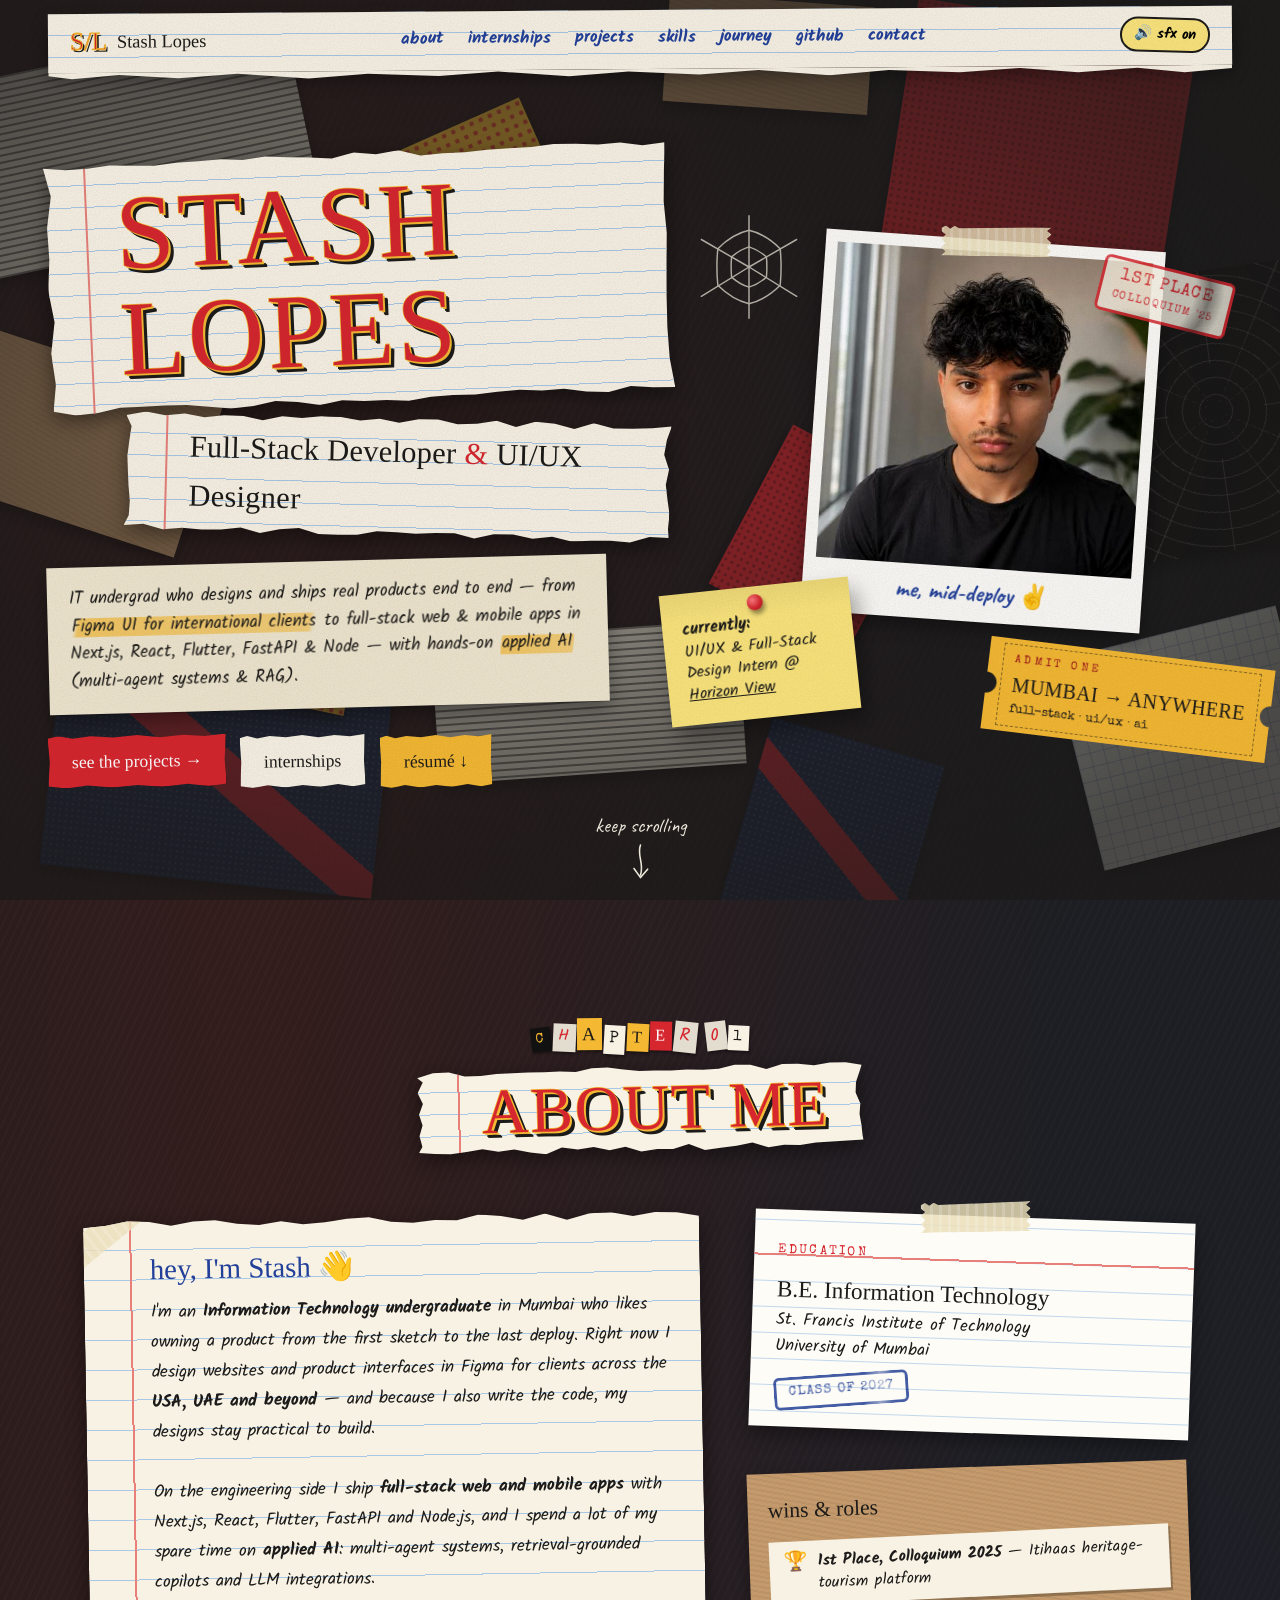
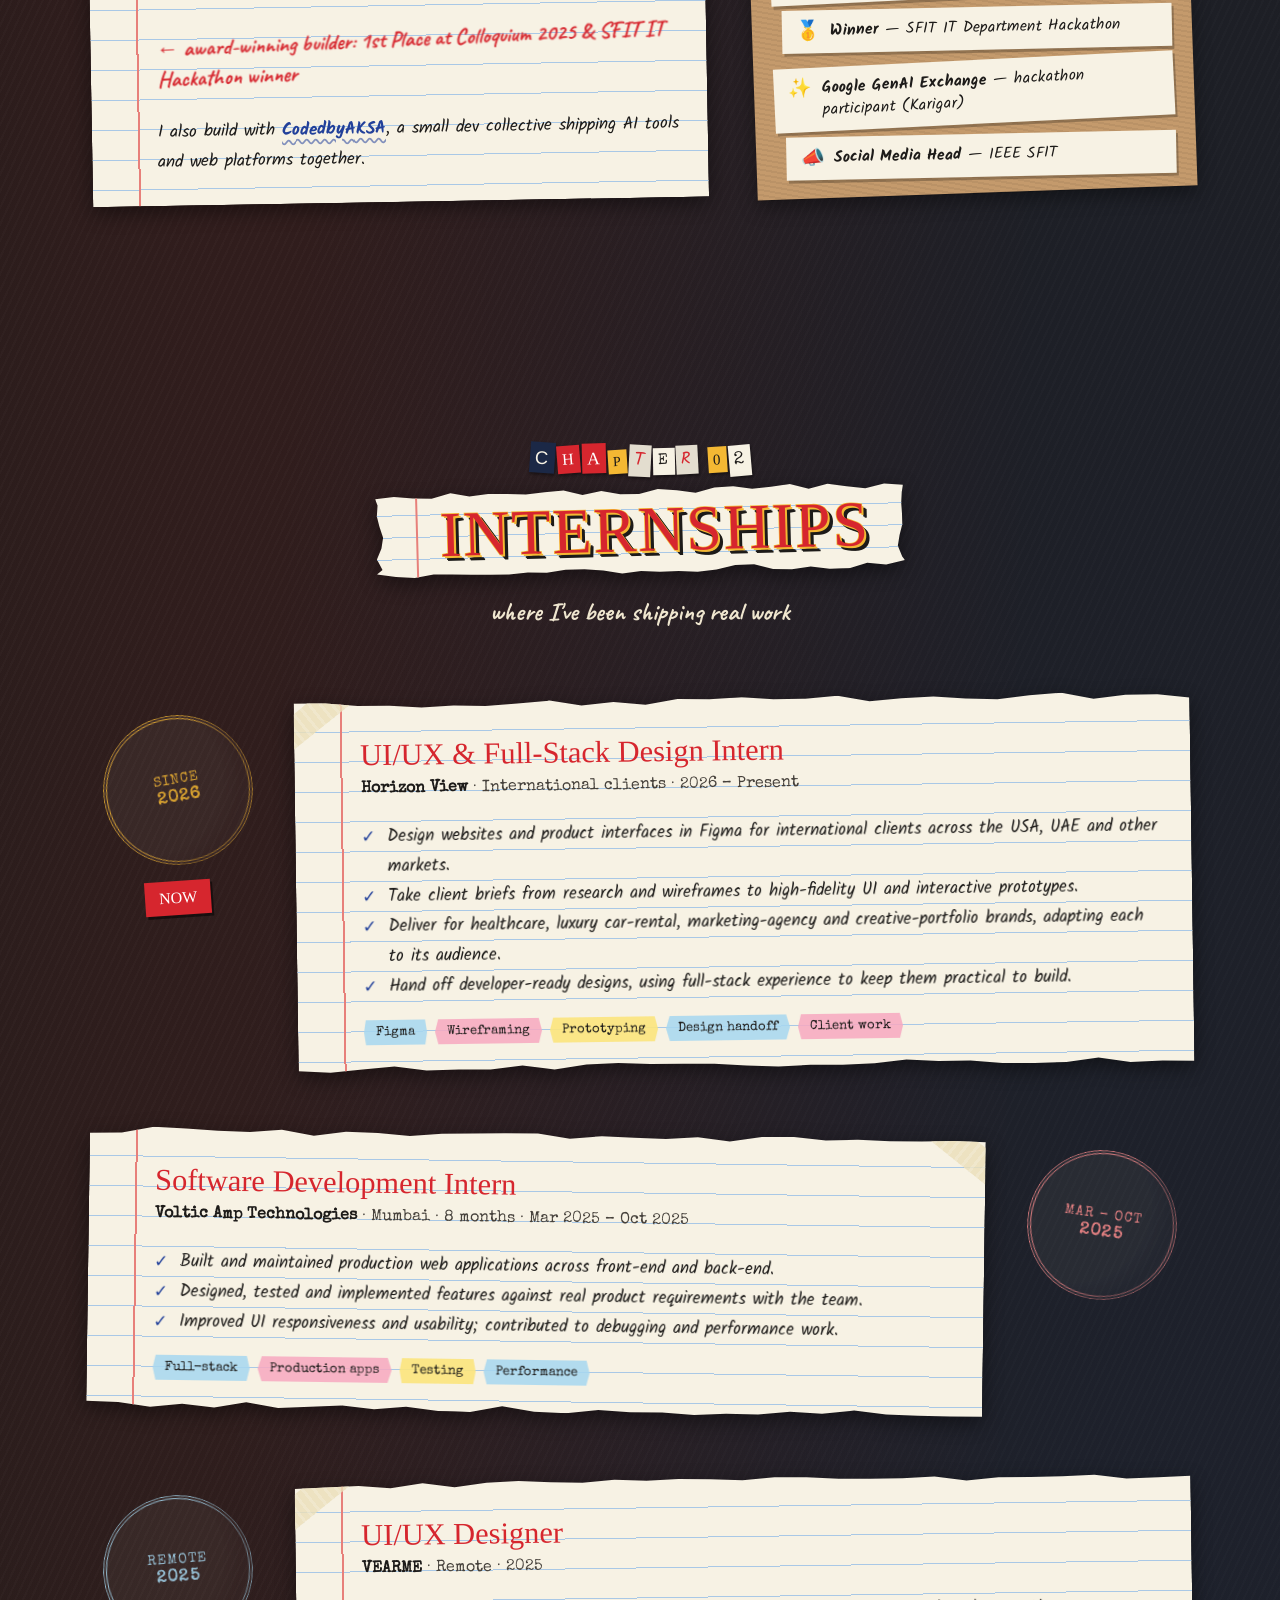
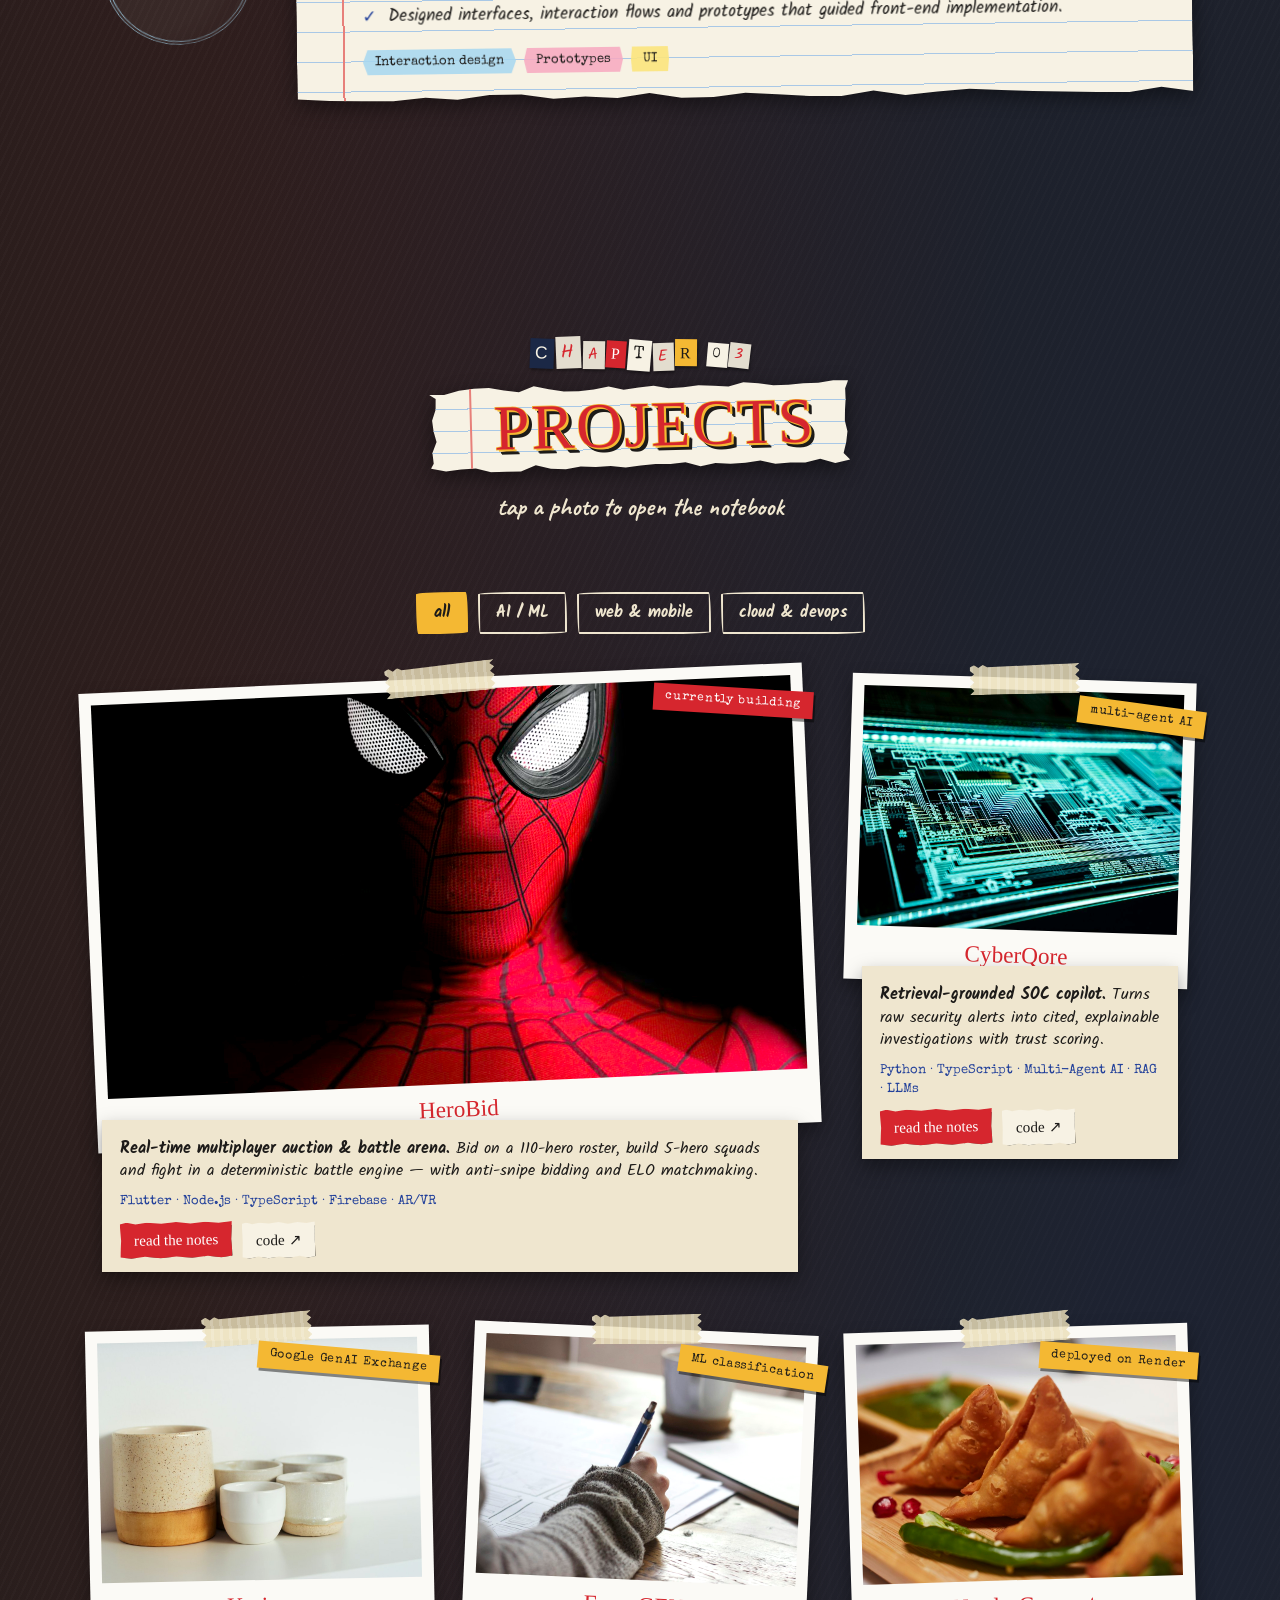
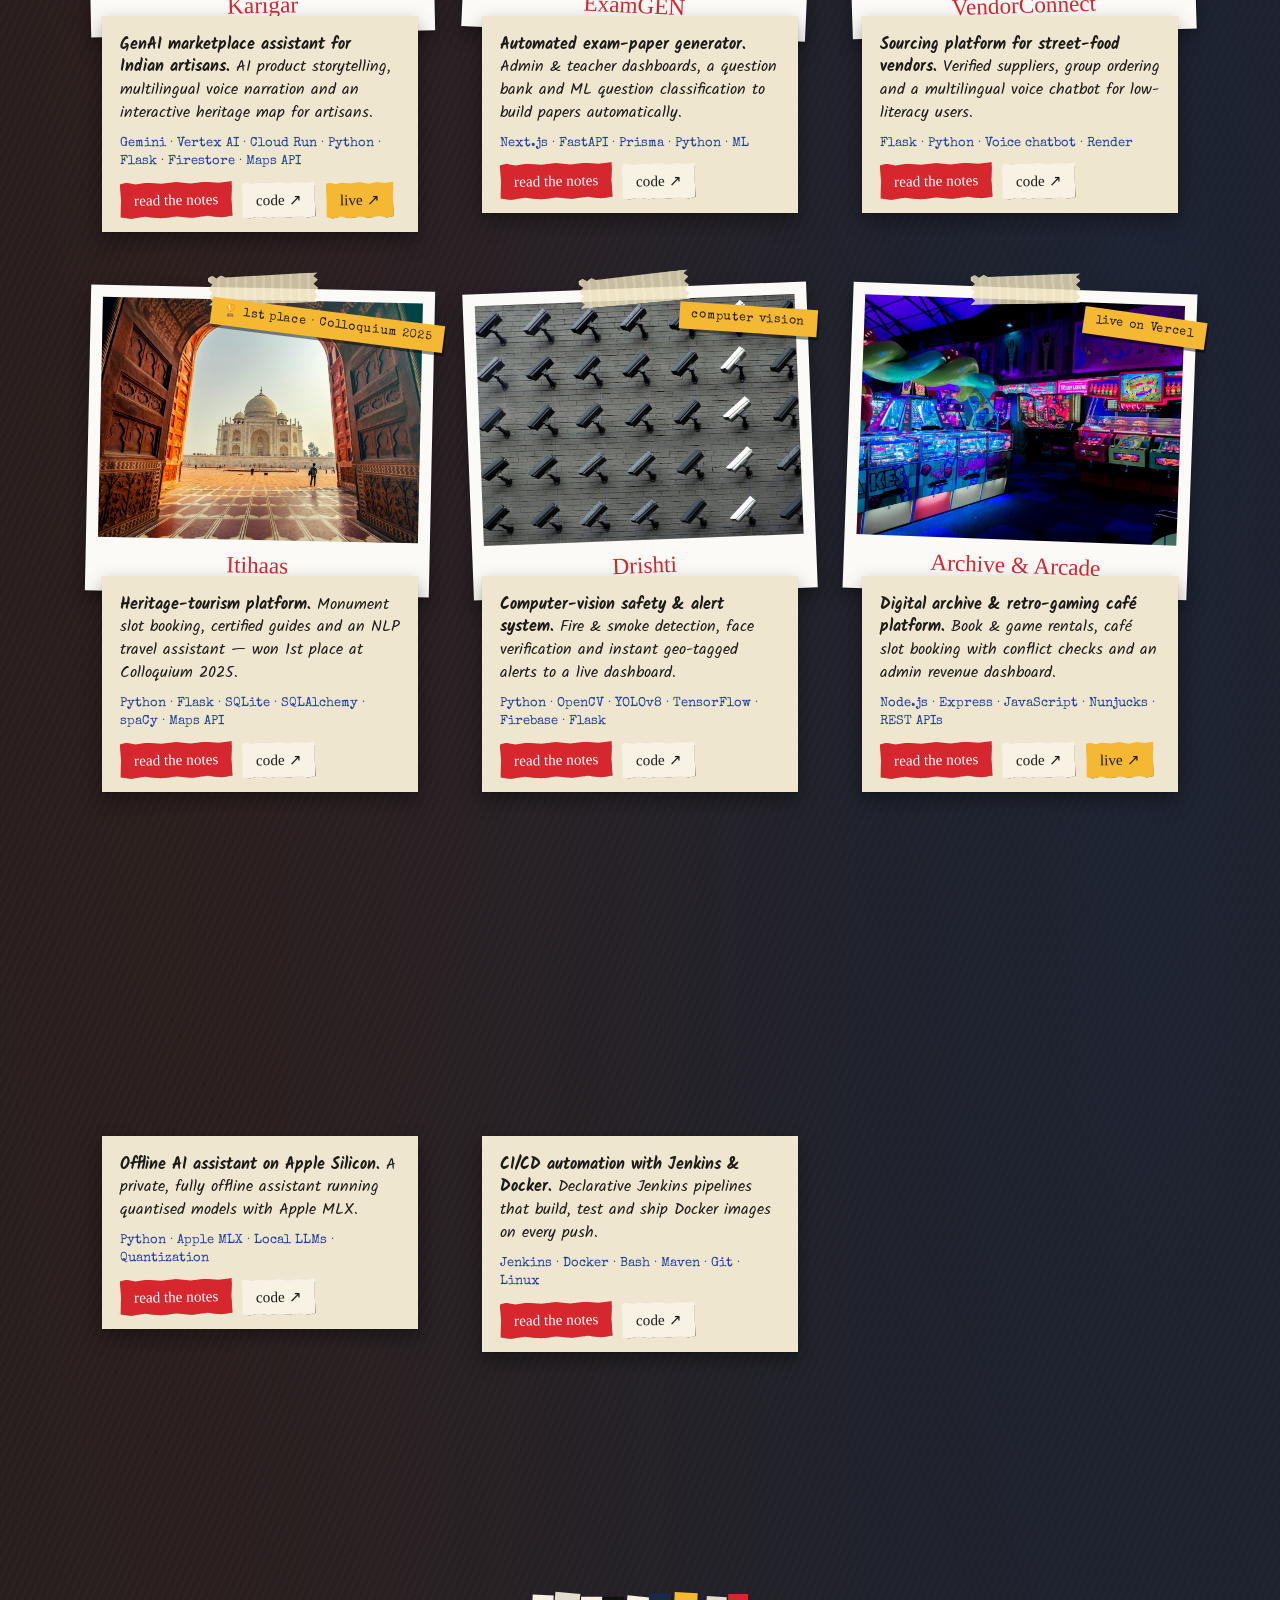
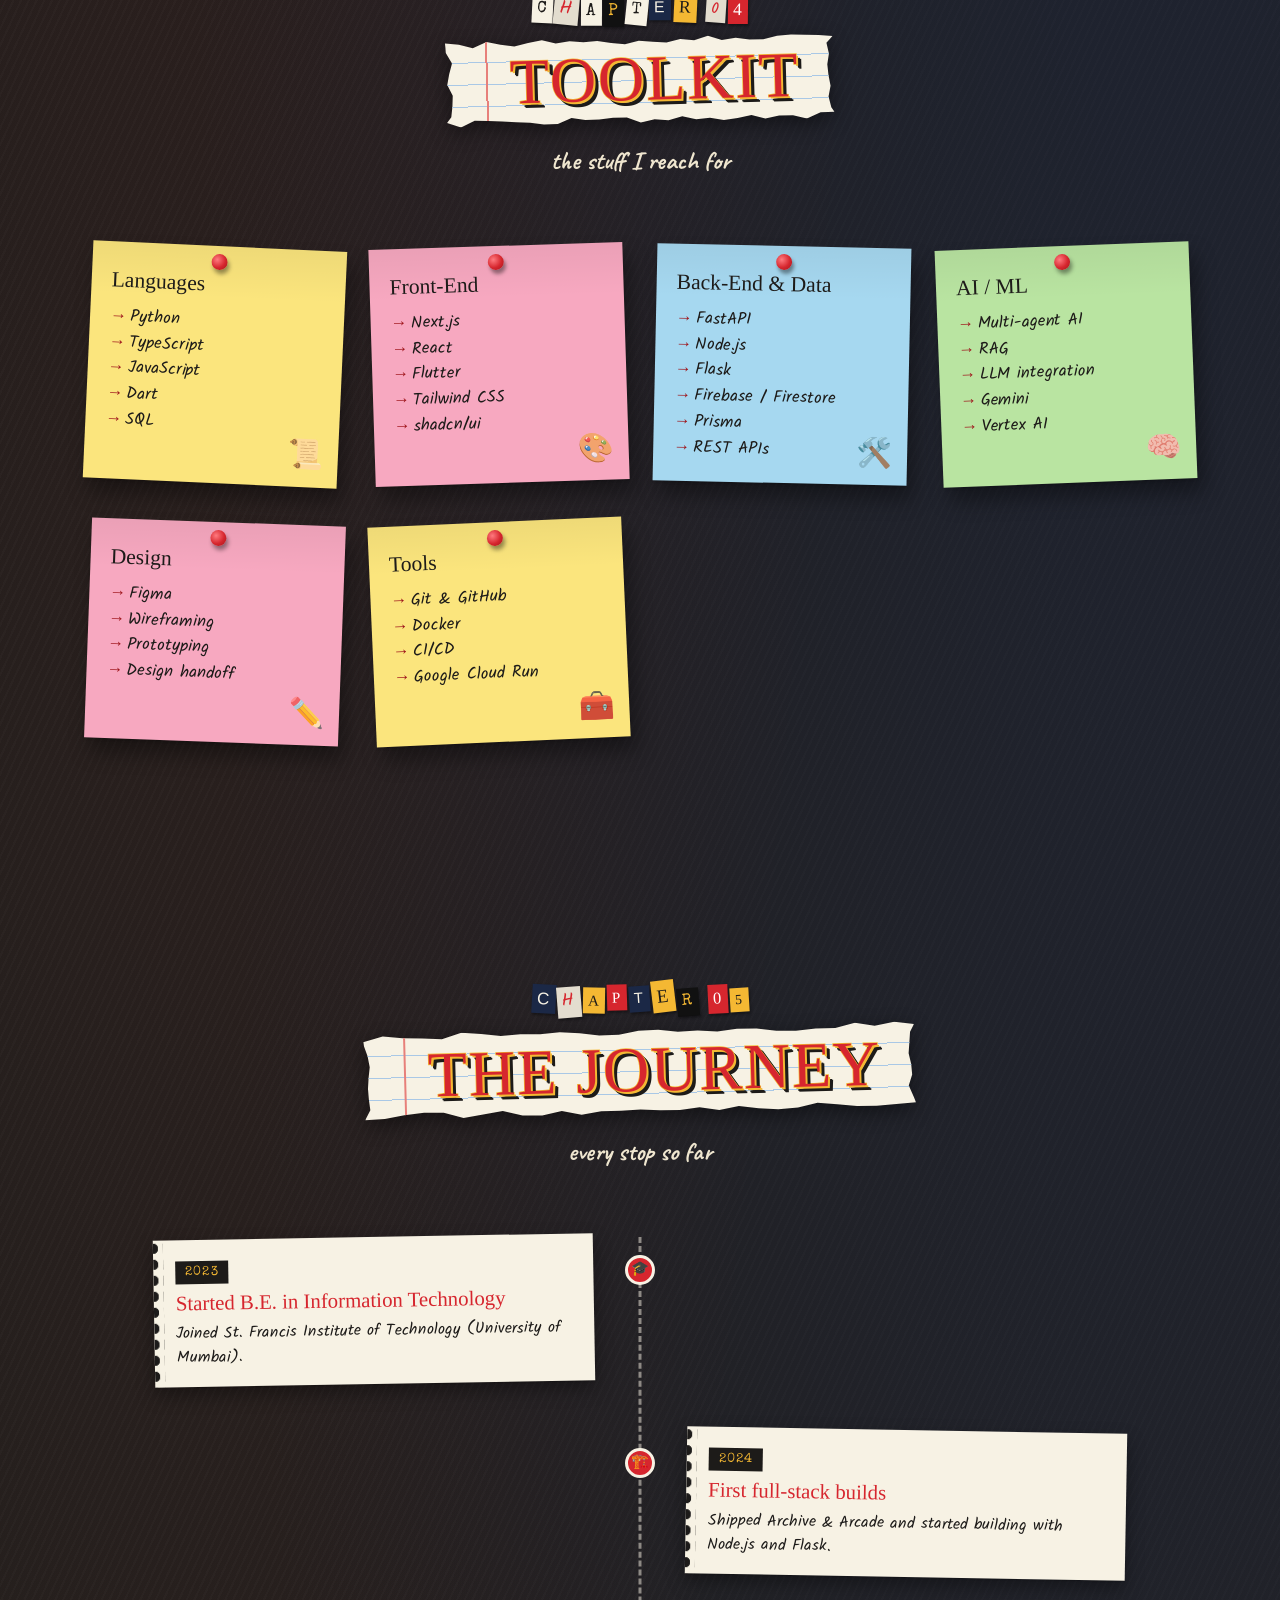
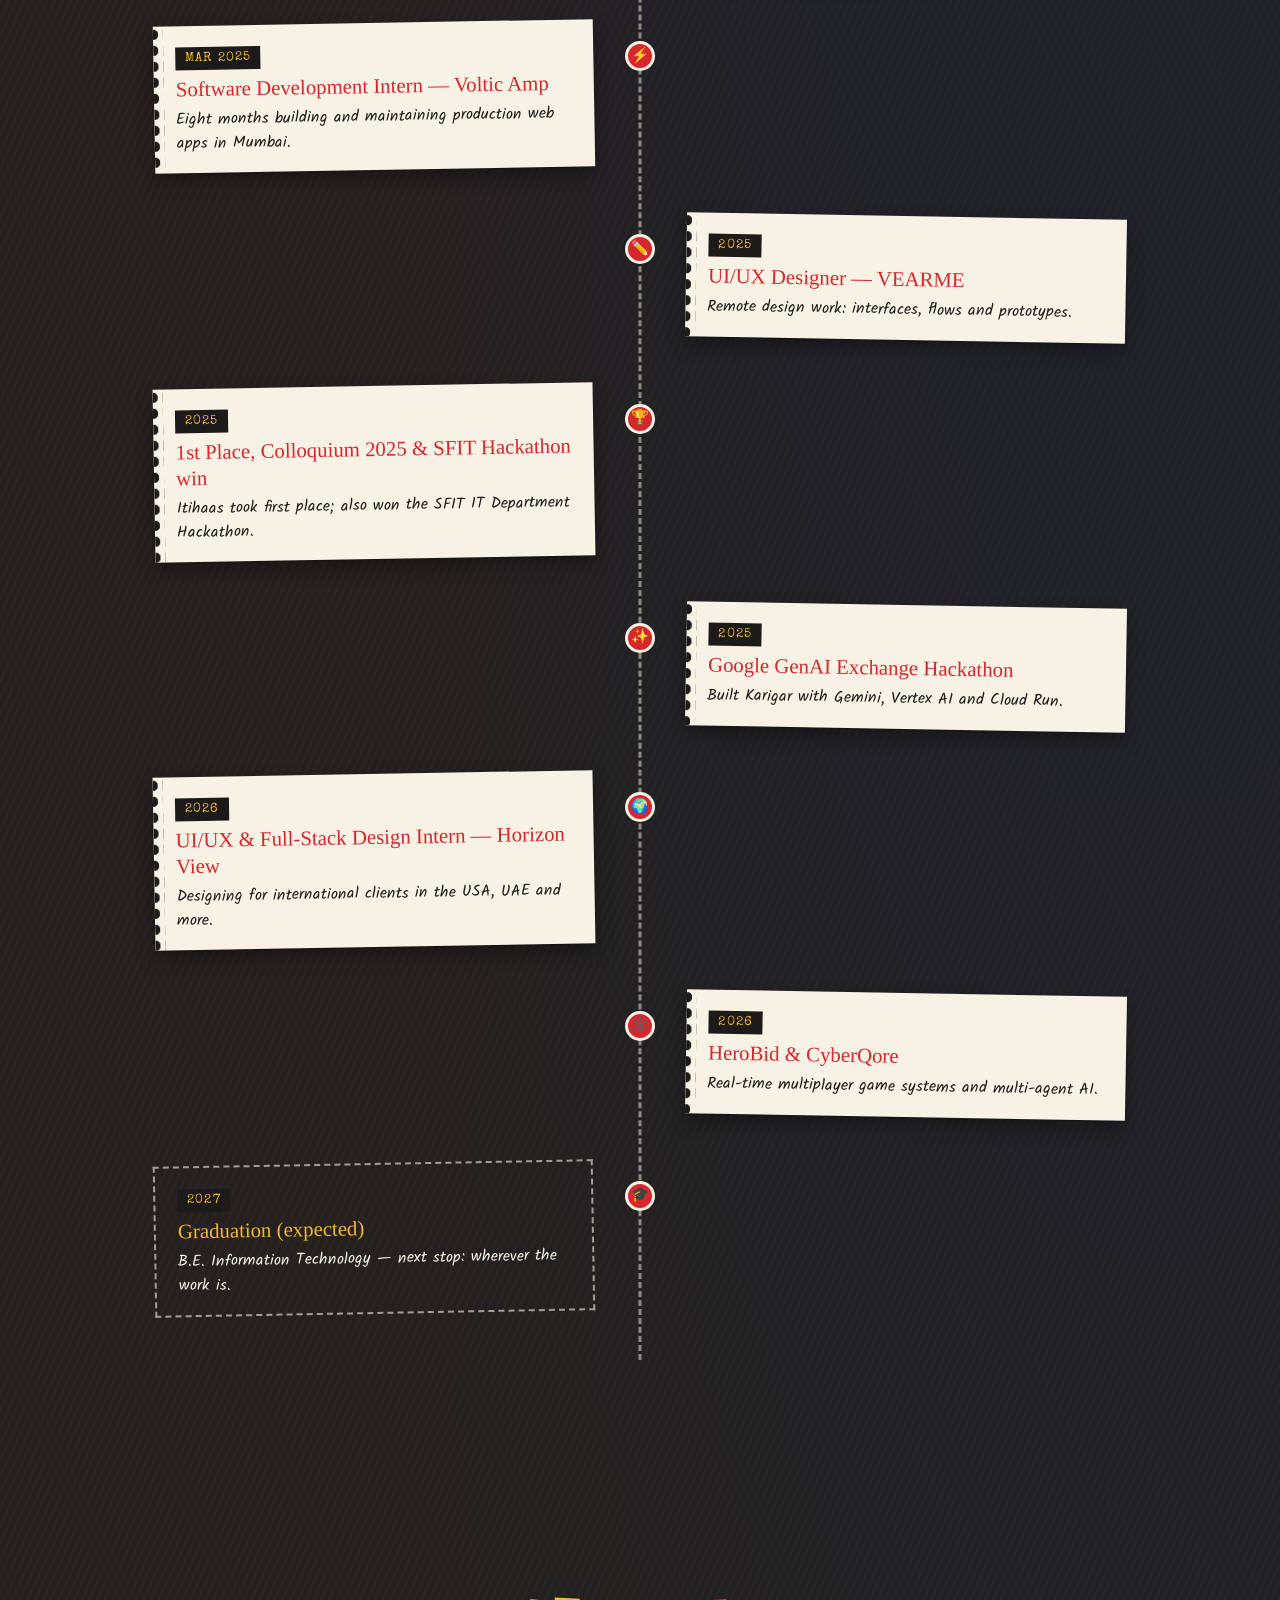
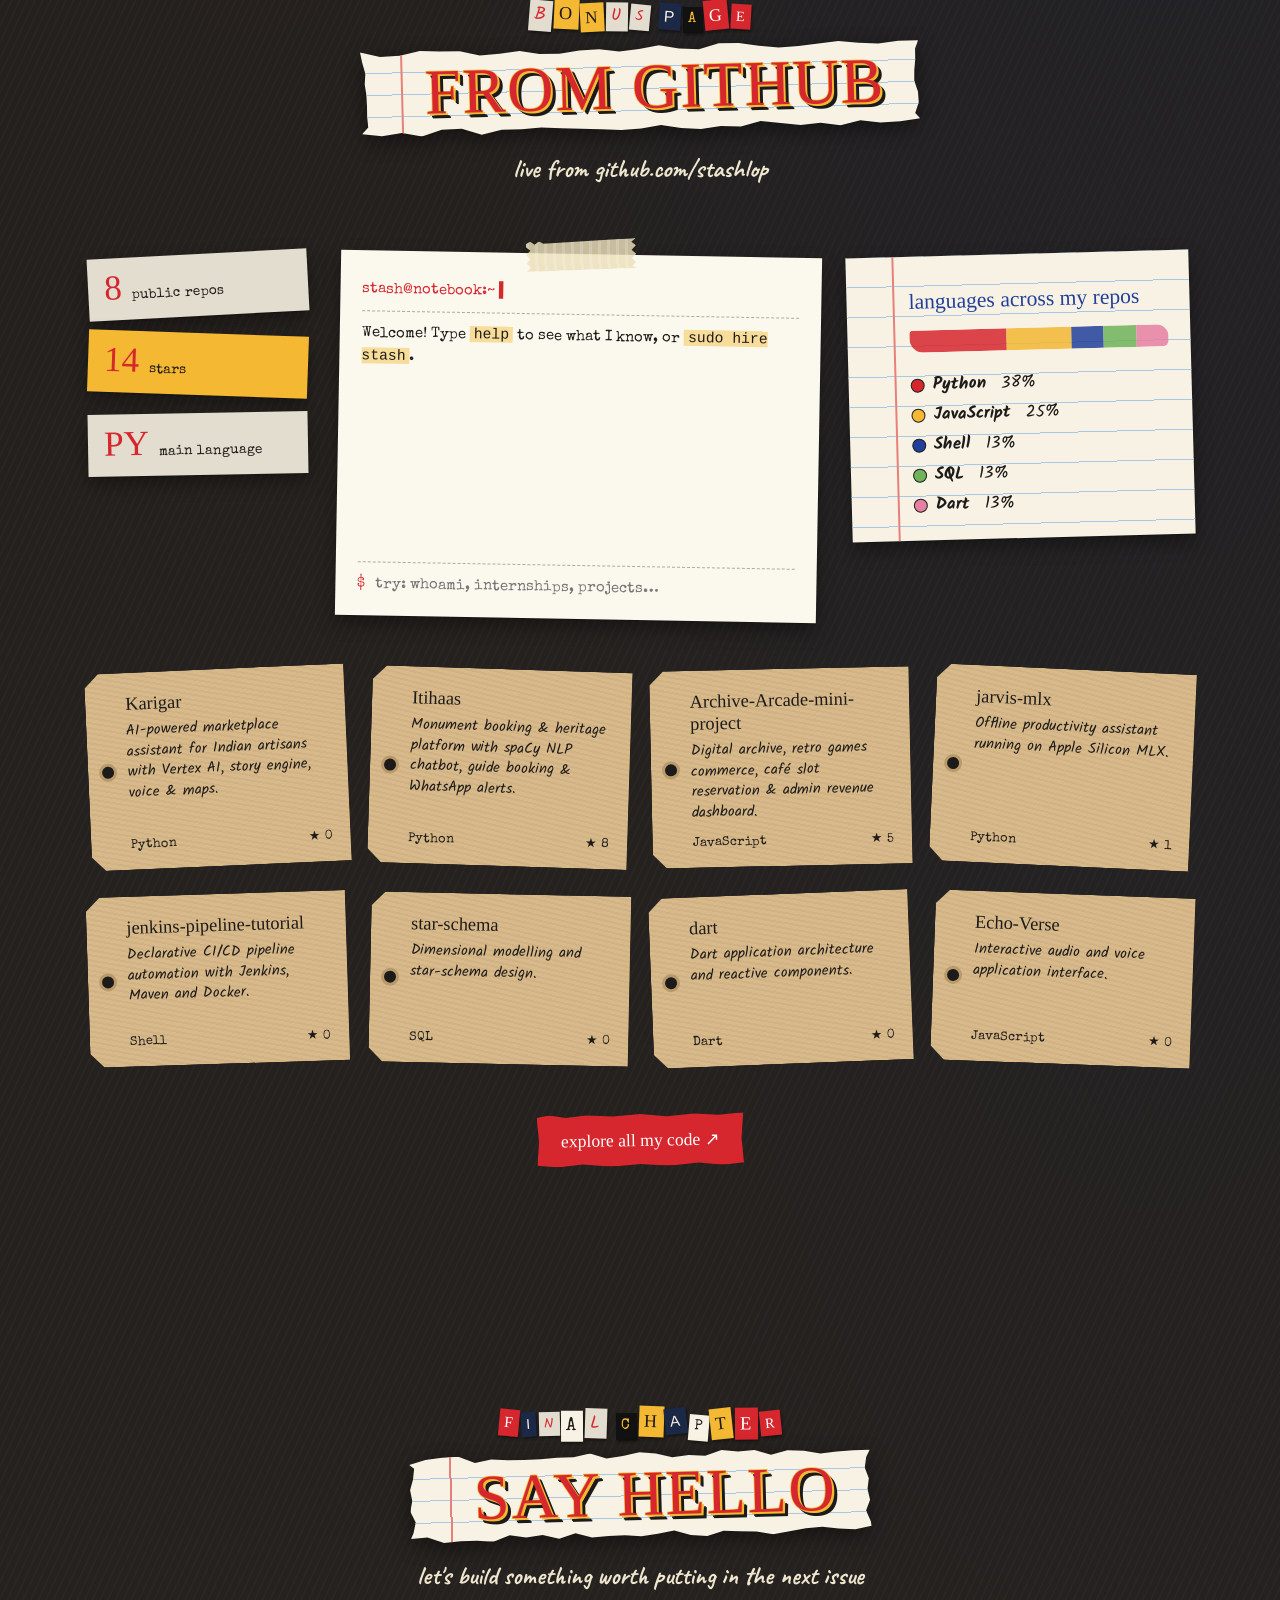
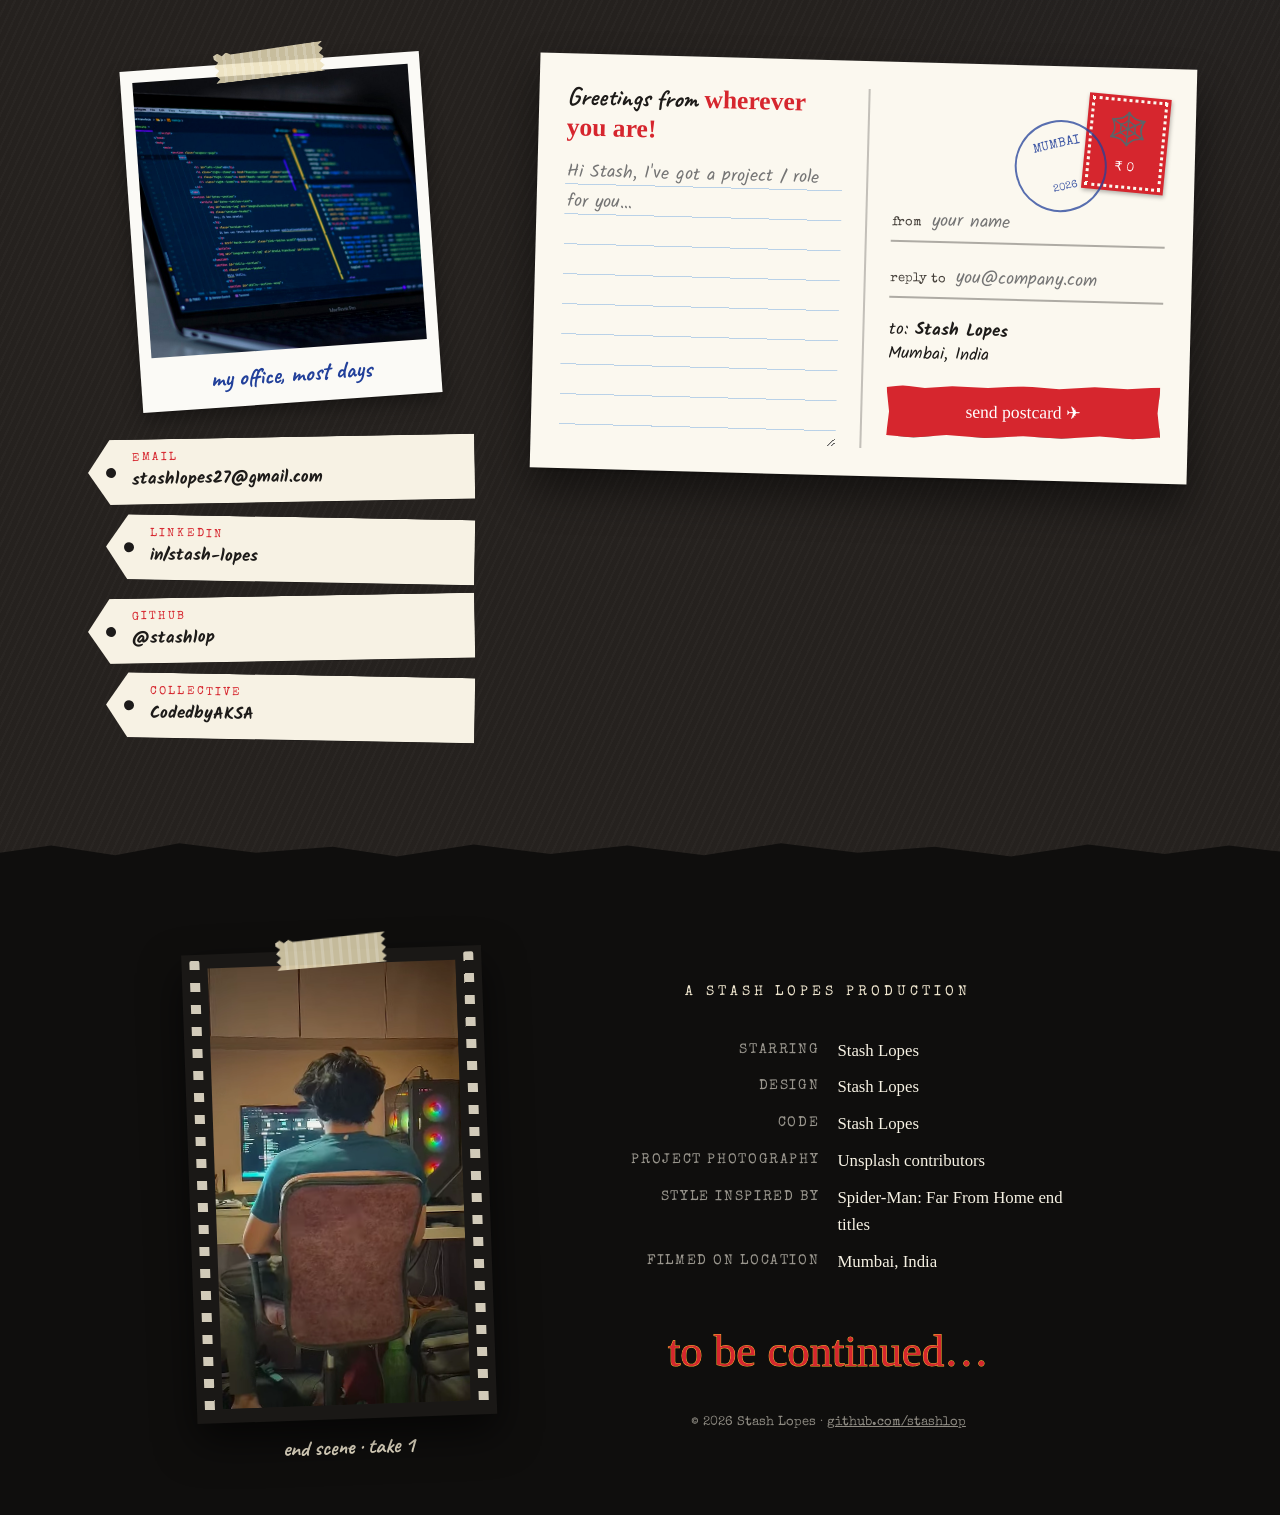
==== commit e3096d04: "Add edited outro video to the end-credits footer - Edit the clip: cut on the peace sign, freeze-fram" ====
--- a/index.html
+++ b/index.html
@@ -406,17 +406,42 @@
        FOOTER: end credits
        ========================================================================= -->
   <footer class="credits" role="contentinfo">
-    <div class="credits-inner">
-      <p class="credits-presents">a Stash Lopes production</p>
-      <dl class="credits-roll">
-        <div><dt>Design</dt><dd>Stash Lopes</dd></div>
-        <div><dt>Code</dt><dd>Stash Lopes</dd></div>
-        <div><dt>Project photography</dt><dd>Unsplash contributors</dd></div>
-        <div><dt>Style inspired by</dt><dd>Spider-Man: Far From Home end titles</dd></div>
-        <div><dt>Filmed on location</dt><dd>Mumbai, India</dd></div>
-      </dl>
-      <p class="to-be-continued boil">to be continued…</p>
-      <p class="credits-small">© <span id="year">2026</span> Stash Lopes · <a href="https://github.com/stashlop" target="_blank" rel="noopener noreferrer">github.com/stashlop</a></p>
+    <div class="credits-inner outro-grid">
+
+      <!-- Outro: end scene on a strip of film -->
+      <figure class="outro-film" id="outro">
+        <span class="tape tape-top" aria-hidden="true"></span>
+        <div class="film-strip">
+          <div class="outro-frame">
+            <video id="outro-video" class="outro-video" muted playsinline preload="metadata"
+                   poster="assets/video/outro-poster.jpg"
+                   aria-label="Outro clip: Stash at his desk turns around to the camera and throws a peace sign">
+              <source src="assets/video/outro.webm" type="video/webm" />
+              <source src="assets/video/outro.mp4" type="video/mp4" />
+            </video>
+            <div class="outro-endcard" aria-hidden="true">
+              <span class="outro-endcard-title boil">the end?</span>
+            </div>
+            <button type="button" class="outro-play" id="outro-play" aria-label="Play outro clip">▶</button>
+          </div>
+        </div>
+        <figcaption>end scene · take 1</figcaption>
+      </figure>
+
+      <div class="credits-text">
+        <p class="credits-presents">a Stash Lopes production</p>
+        <dl class="credits-roll">
+          <div><dt>Starring</dt><dd>Stash Lopes</dd></div>
+          <div><dt>Design</dt><dd>Stash Lopes</dd></div>
+          <div><dt>Code</dt><dd>Stash Lopes</dd></div>
+          <div><dt>Project photography</dt><dd>Unsplash contributors</dd></div>
+          <div><dt>Style inspired by</dt><dd>Spider-Man: Far From Home end titles</dd></div>
+          <div><dt>Filmed on location</dt><dd>Mumbai, India</dd></div>
+        </dl>
+        <p class="to-be-continued boil">to be continued…</p>
+        <p class="credits-small">© <span id="year">2026</span> Stash Lopes · <a href="https://github.com/stashlop" target="_blank" rel="noopener noreferrer">github.com/stashlop</a></p>
+      </div>
+
     </div>
   </footer>
 
--- a/styles/main.css
+++ b/styles/main.css
@@ -1819,6 +1819,126 @@
 }
 
 .credits-small { margin: 0; font-family: var(--font-type); font-size: 0.8rem; color: rgba(247, 242, 228, 0.55); }
+
+/* Outro: end scene on a film strip, credits roll beside it */
+.outro-grid {
+  display: grid;
+  grid-template-columns: minmax(0, 300px) minmax(0, 1fr);
+  gap: clamp(30px, 6vw, 80px);
+  align-items: center;
+  max-width: 900px;
+}
+
+.outro-film {
+  position: relative;
+  margin: 0;
+  transform: rotate(-2deg);
+}
+
+/* Black film with sprocket holes down both sides */
+.film-strip {
+  position: relative;
+  padding: 14px 26px;
+  background: #1a1816;
+  box-shadow: 0 18px 40px rgba(0, 0, 0, 0.6);
+}
+
+.film-strip::before,
+.film-strip::after {
+  content: "";
+  position: absolute;
+  top: 6px;
+  bottom: 6px;
+  width: 10px;
+  background: repeating-linear-gradient(180deg, rgba(242, 234, 214, 0.85) 0 9px, transparent 9px 22px);
+  border-radius: 2px;
+}
+
+.film-strip::before { left: 8px; }
+.film-strip::after { right: 8px; }
+
+.outro-frame {
+  position: relative;
+  aspect-ratio: 9 / 16;
+  overflow: hidden;
+  background: #000;
+}
+
+.outro-video {
+  width: 100%;
+  height: 100%;
+  object-fit: cover;
+  display: block;
+}
+
+.outro-endcard {
+  position: absolute;
+  inset: auto 0 0 0;
+  padding: 60px 12px 22px;
+  text-align: center;
+  background: linear-gradient(transparent, rgba(0, 0, 0, 0.7));
+  opacity: 0;
+  transform: translateY(14px);
+  transition: opacity 0.5s ease, transform 0.6s cubic-bezier(0.2, 1.3, 0.4, 1);
+  pointer-events: none;
+}
+
+.outro-film.is-ended .outro-endcard { opacity: 1; transform: none; }
+
+.outro-endcard-title {
+  display: inline-block;
+  padding: 6px 14px 8px;
+  font-family: var(--font-marker);
+  font-size: clamp(1.4rem, 3vw, 1.8rem);
+  white-space: nowrap;
+  color: var(--marker-red);
+  background: var(--paper);
+  background-image: repeating-linear-gradient(180deg, transparent 0 17px, var(--paper-line) 17px 18px);
+  -webkit-text-stroke: 0.6px var(--marker-gold);
+  transform: rotate(-4deg);
+  box-shadow: 3px 4px 0 rgba(0, 0, 0, 0.6);
+}
+
+.outro-play {
+  position: absolute;
+  top: 50%;
+  left: 50%;
+  width: 64px;
+  height: 64px;
+  margin: -32px 0 0 -32px;
+  border: 3px solid var(--paper);
+  border-radius: 50%;
+  background: var(--marker-red);
+  color: #fff;
+  font-size: 1.4rem;
+  box-shadow: 3px 4px 0 rgba(0, 0, 0, 0.6);
+  transition: transform 0.15s ease, opacity 0.2s ease;
+}
+
+.outro-play:hover { transform: scale(1.08) rotate(-6deg); }
+
+.outro-film.is-playing .outro-play { opacity: 0; pointer-events: none; }
+
+.outro-film.is-ended .outro-play {
+  top: 14px;
+  left: auto;
+  right: 14px;
+  width: 44px;
+  height: 44px;
+  margin: 0;
+  font-size: 1.1rem;
+}
+
+.outro-film figcaption {
+  margin-top: 10px;
+  text-align: center;
+  font-family: var(--font-script);
+  font-weight: 700;
+  font-size: 1.4rem;
+  color: var(--paper-warm);
+}
+
+.credits-text { text-align: center; }
 
 /* --------------------------------------------------------------------------
    Responsive
@@ -1929,6 +2049,8 @@
     linear-gradient(90deg, transparent 32px, var(--paper-margin) 32px, var(--paper-margin) 34px, transparent 34px),
     repeating-linear-gradient(180deg, transparent 0 29px, var(--paper-line) 29px 30px); }
 
+  .outro-grid { grid-template-columns: minmax(0, 1fr); justify-items: center; }
+  .outro-film { width: min(280px, 78vw); }
   .credits-roll div { grid-template-columns: 1fr; gap: 0; margin-bottom: 14px; }
   .credits-roll dt,
   .credits-roll dd { text-align: center; }
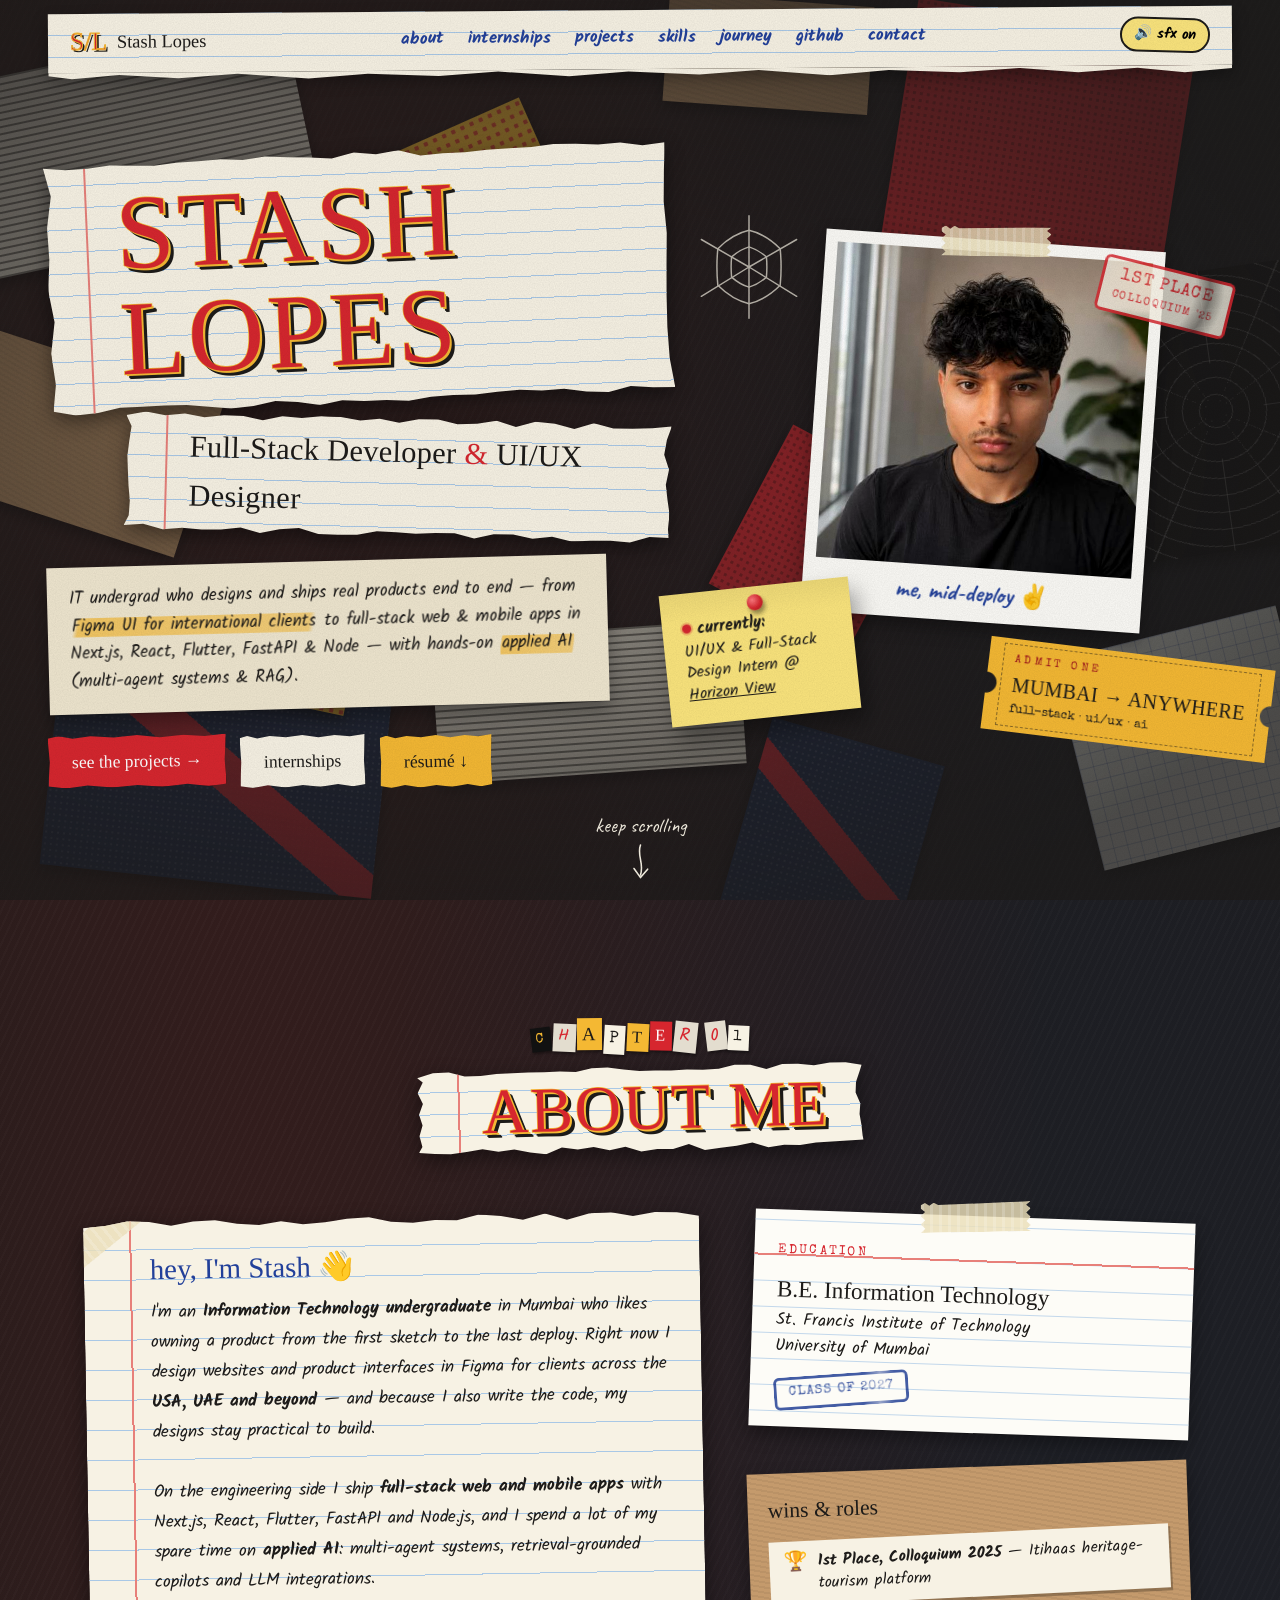
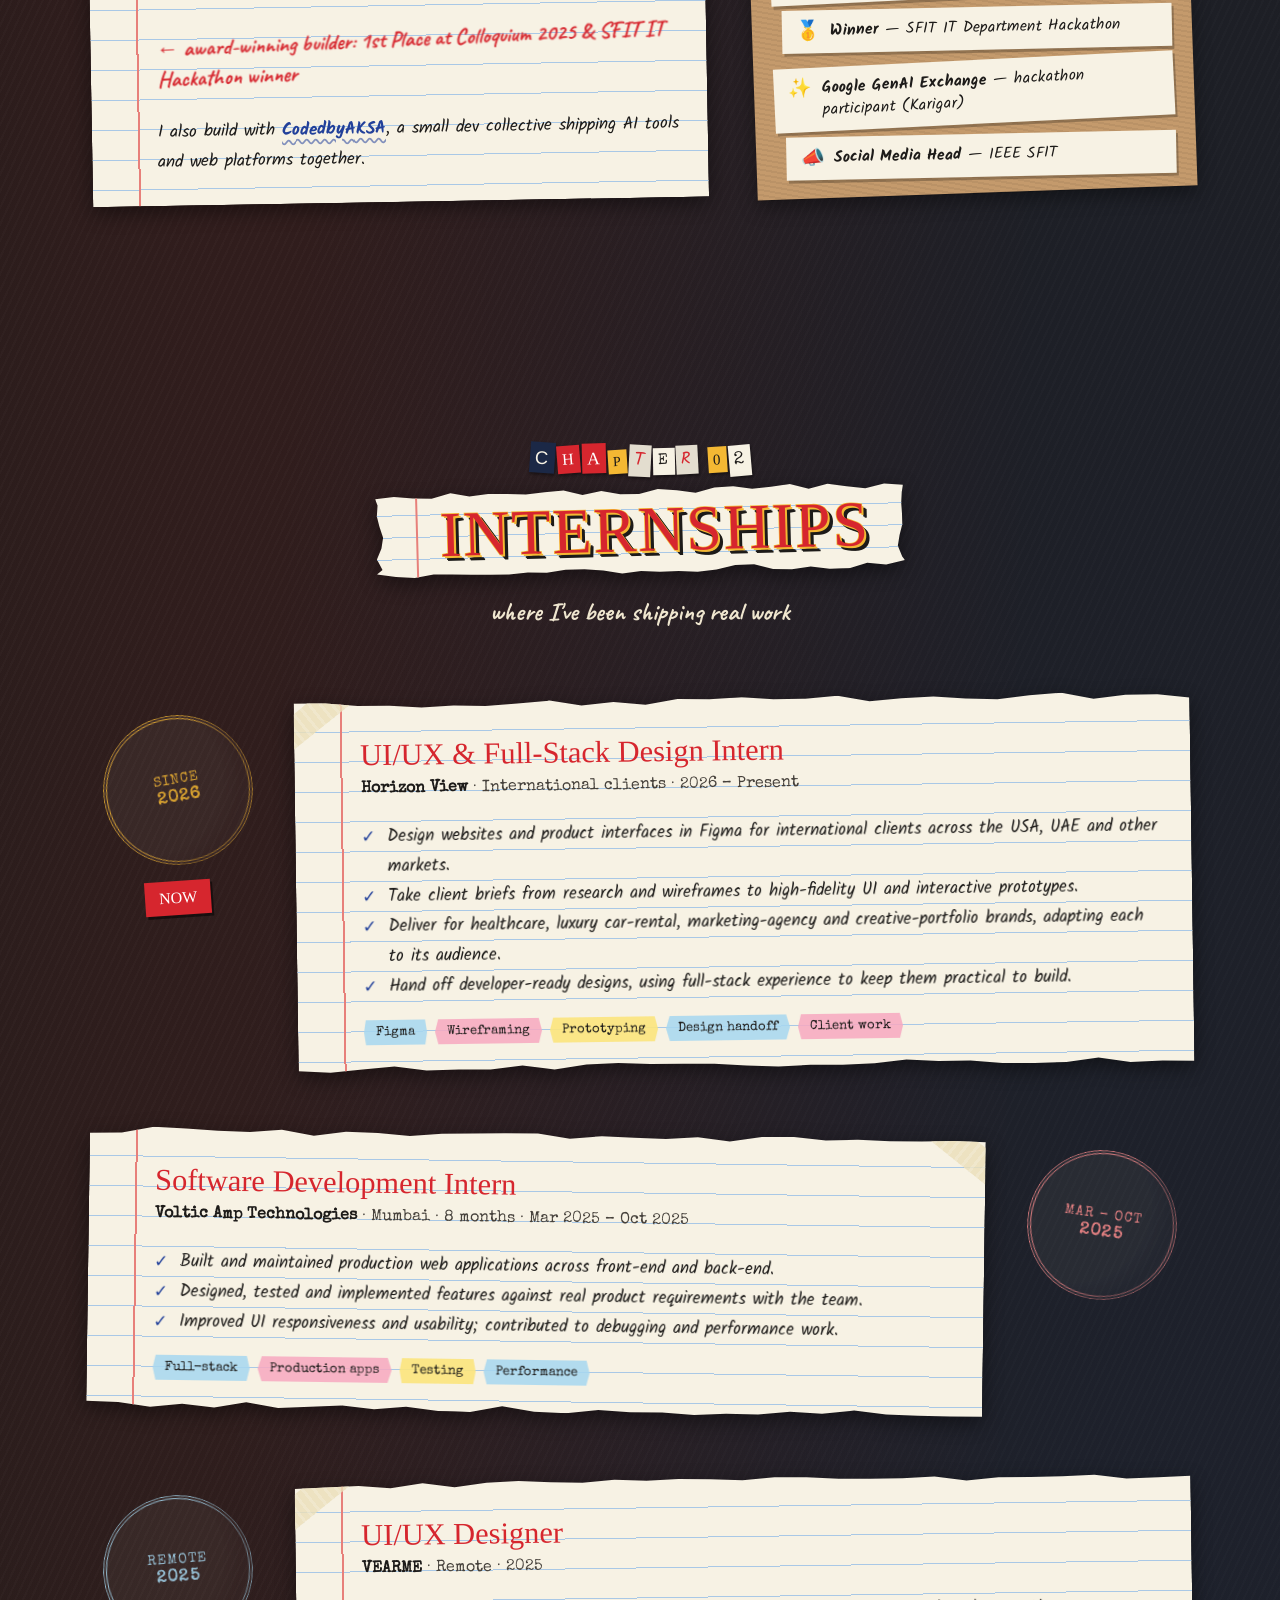
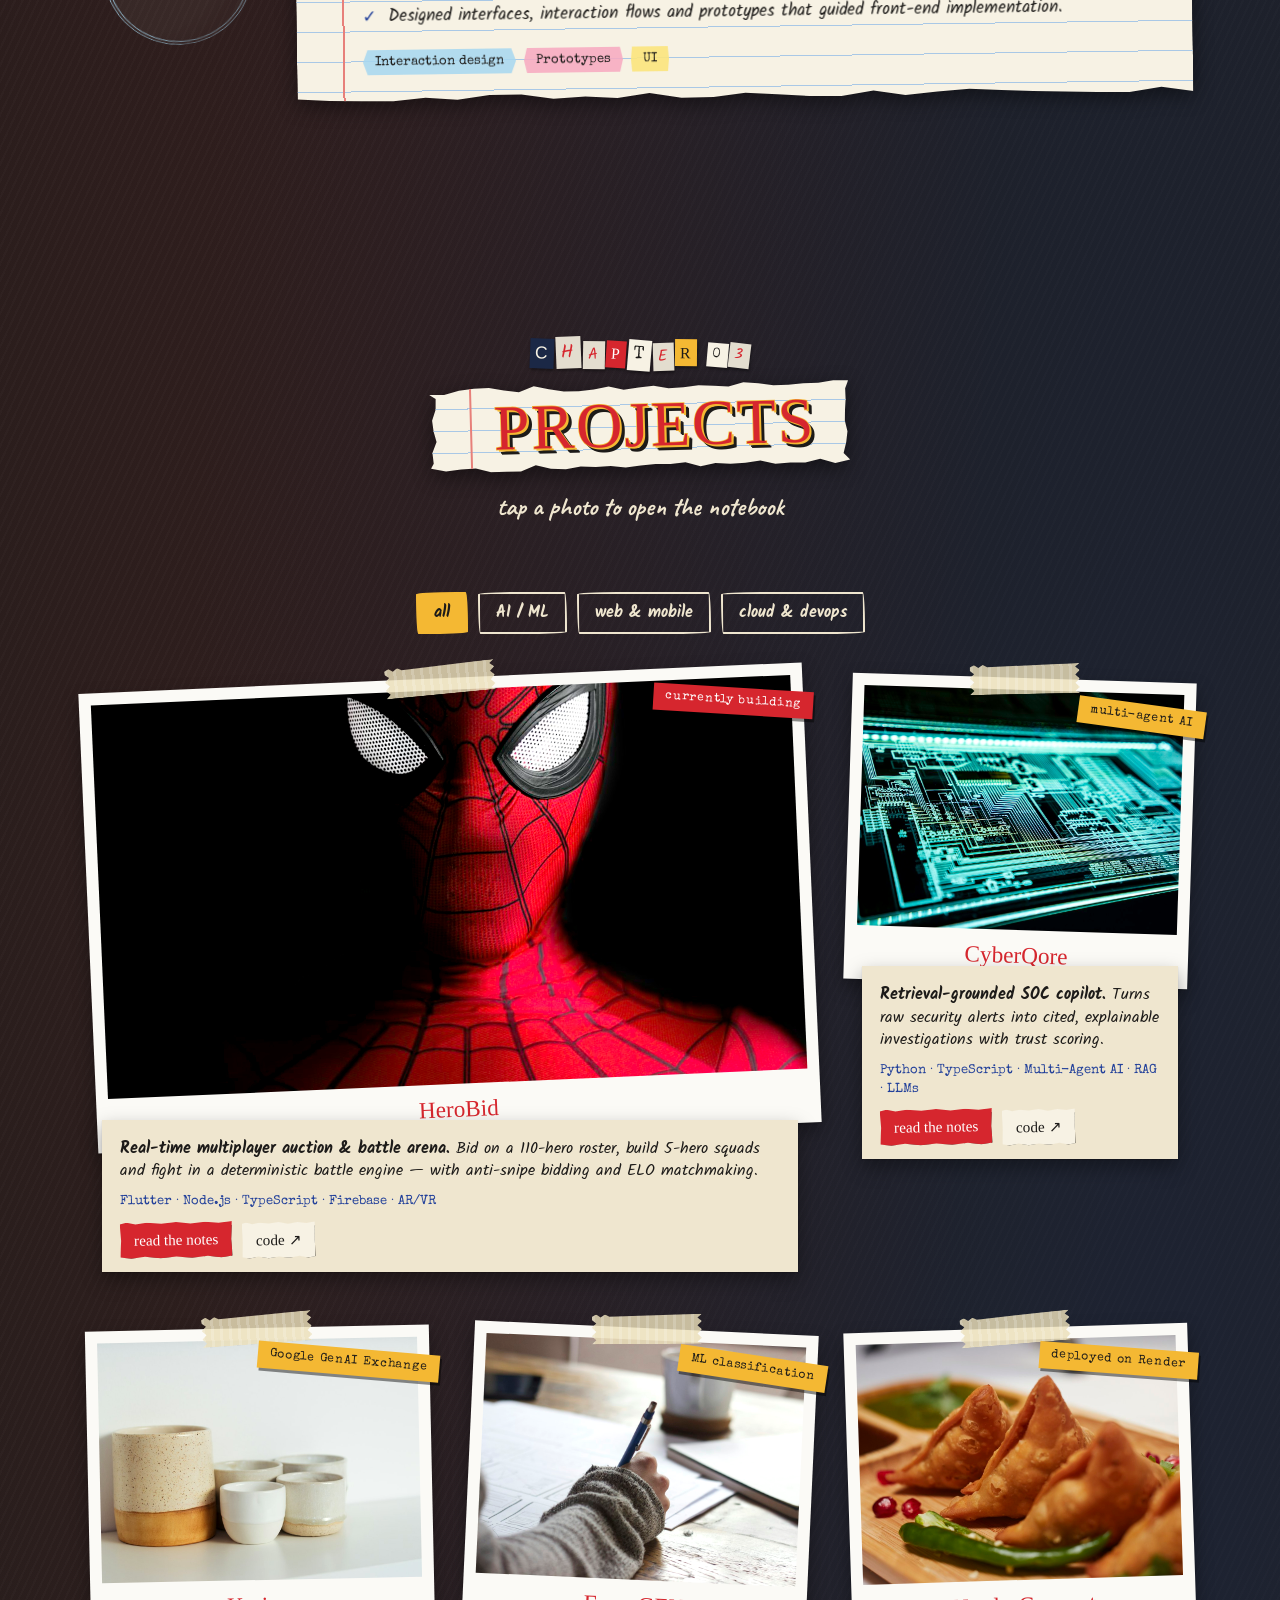
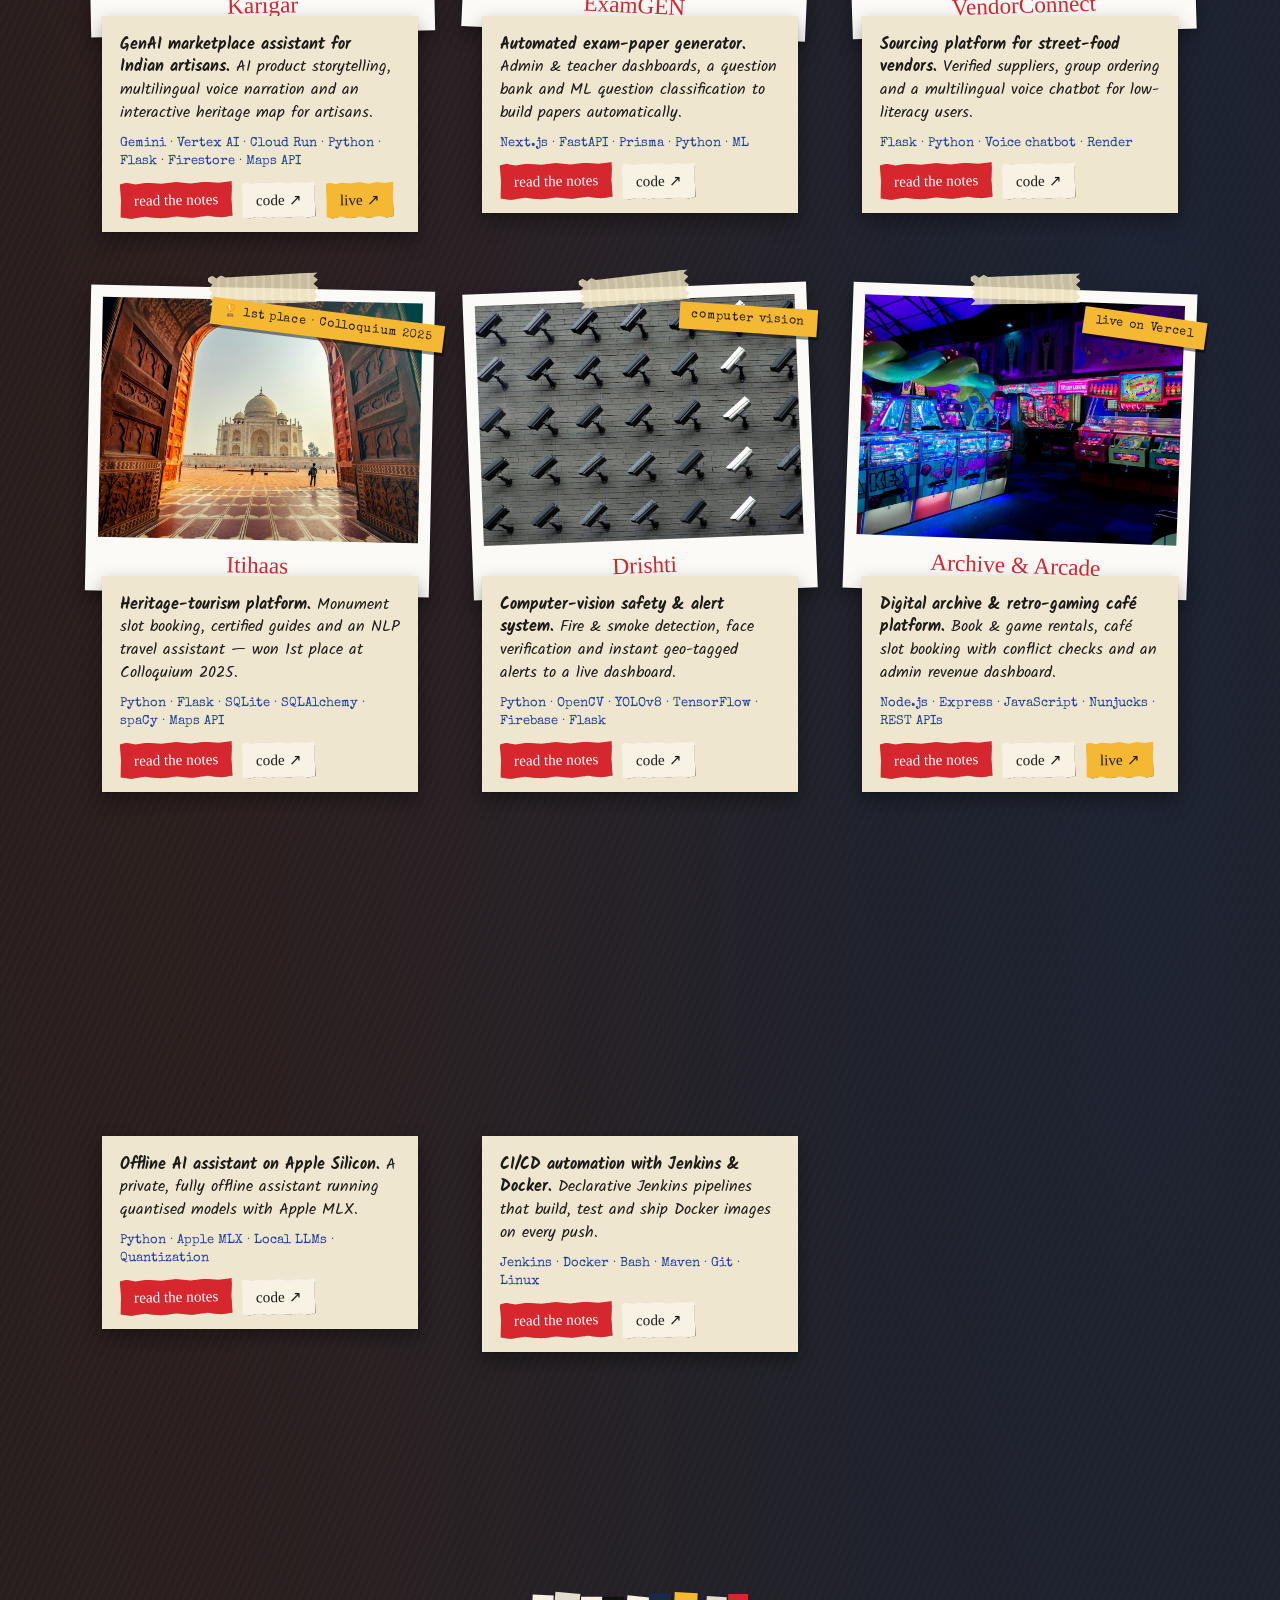
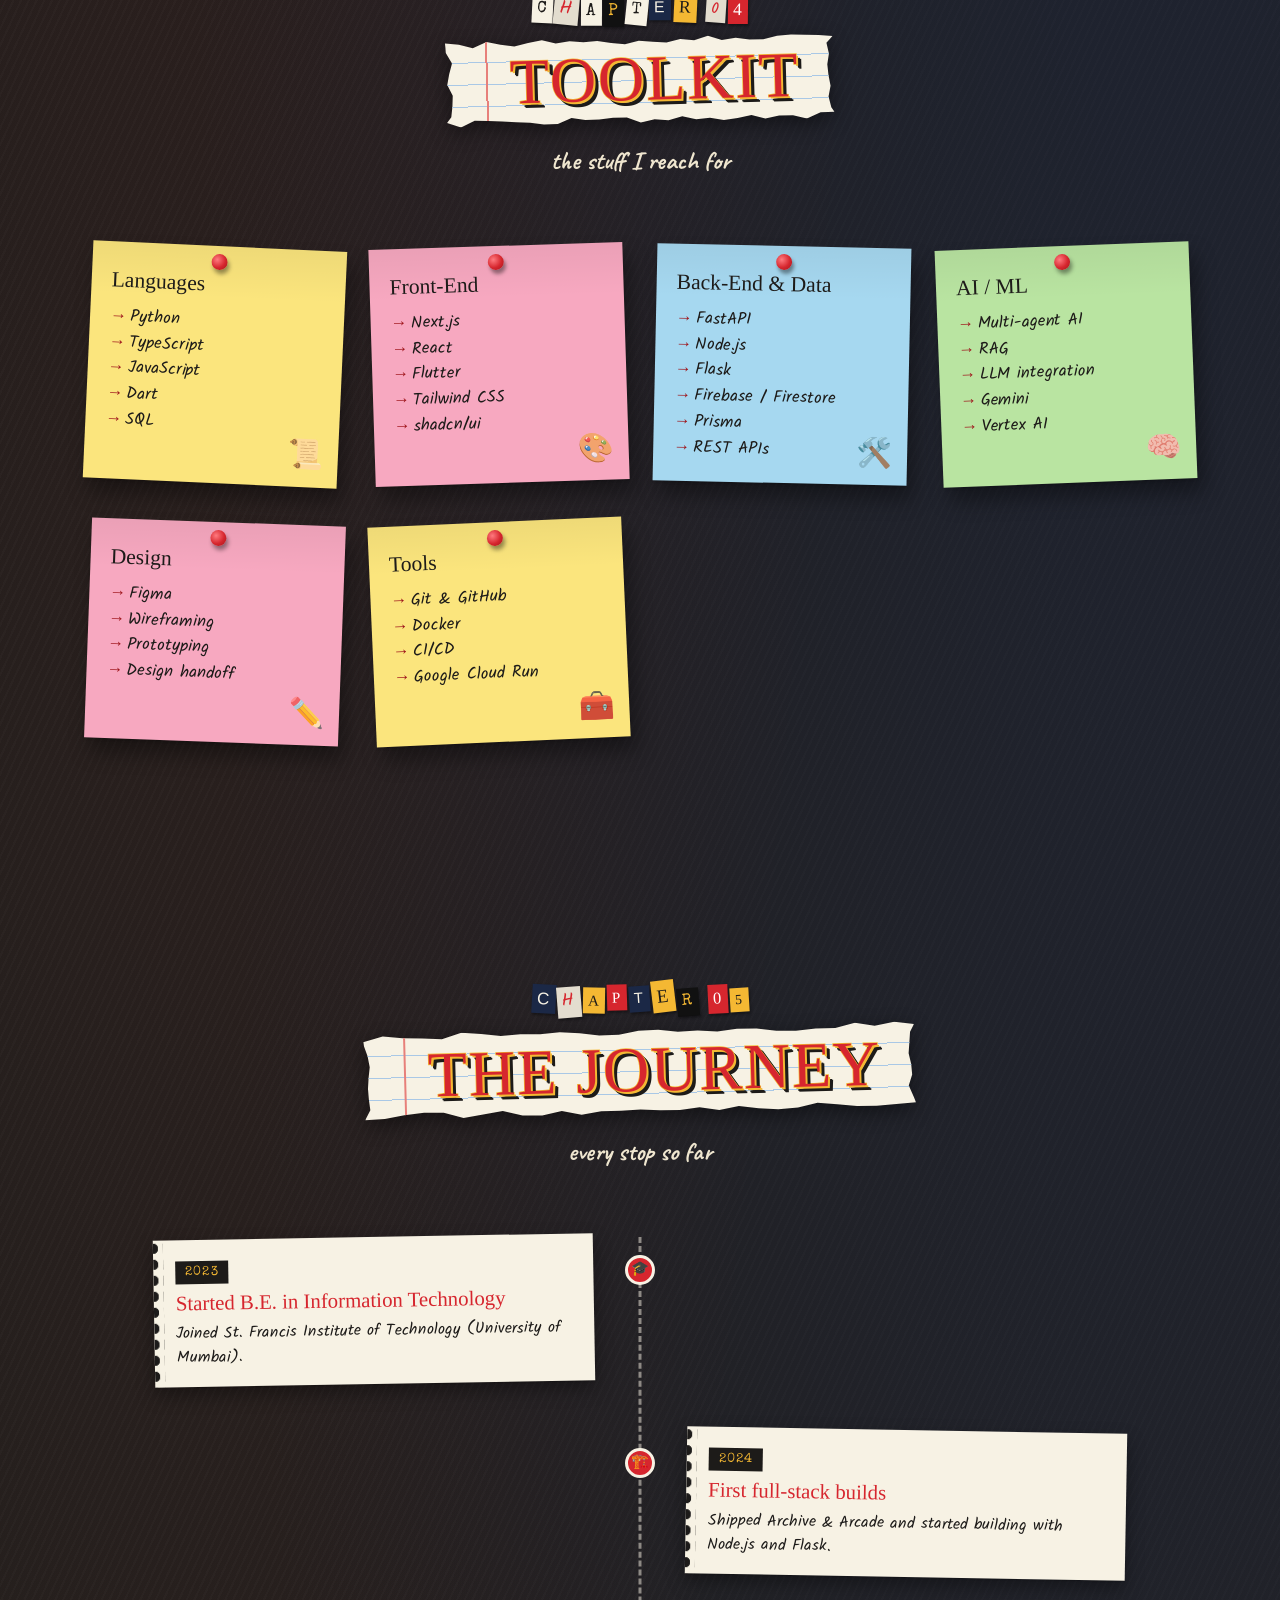
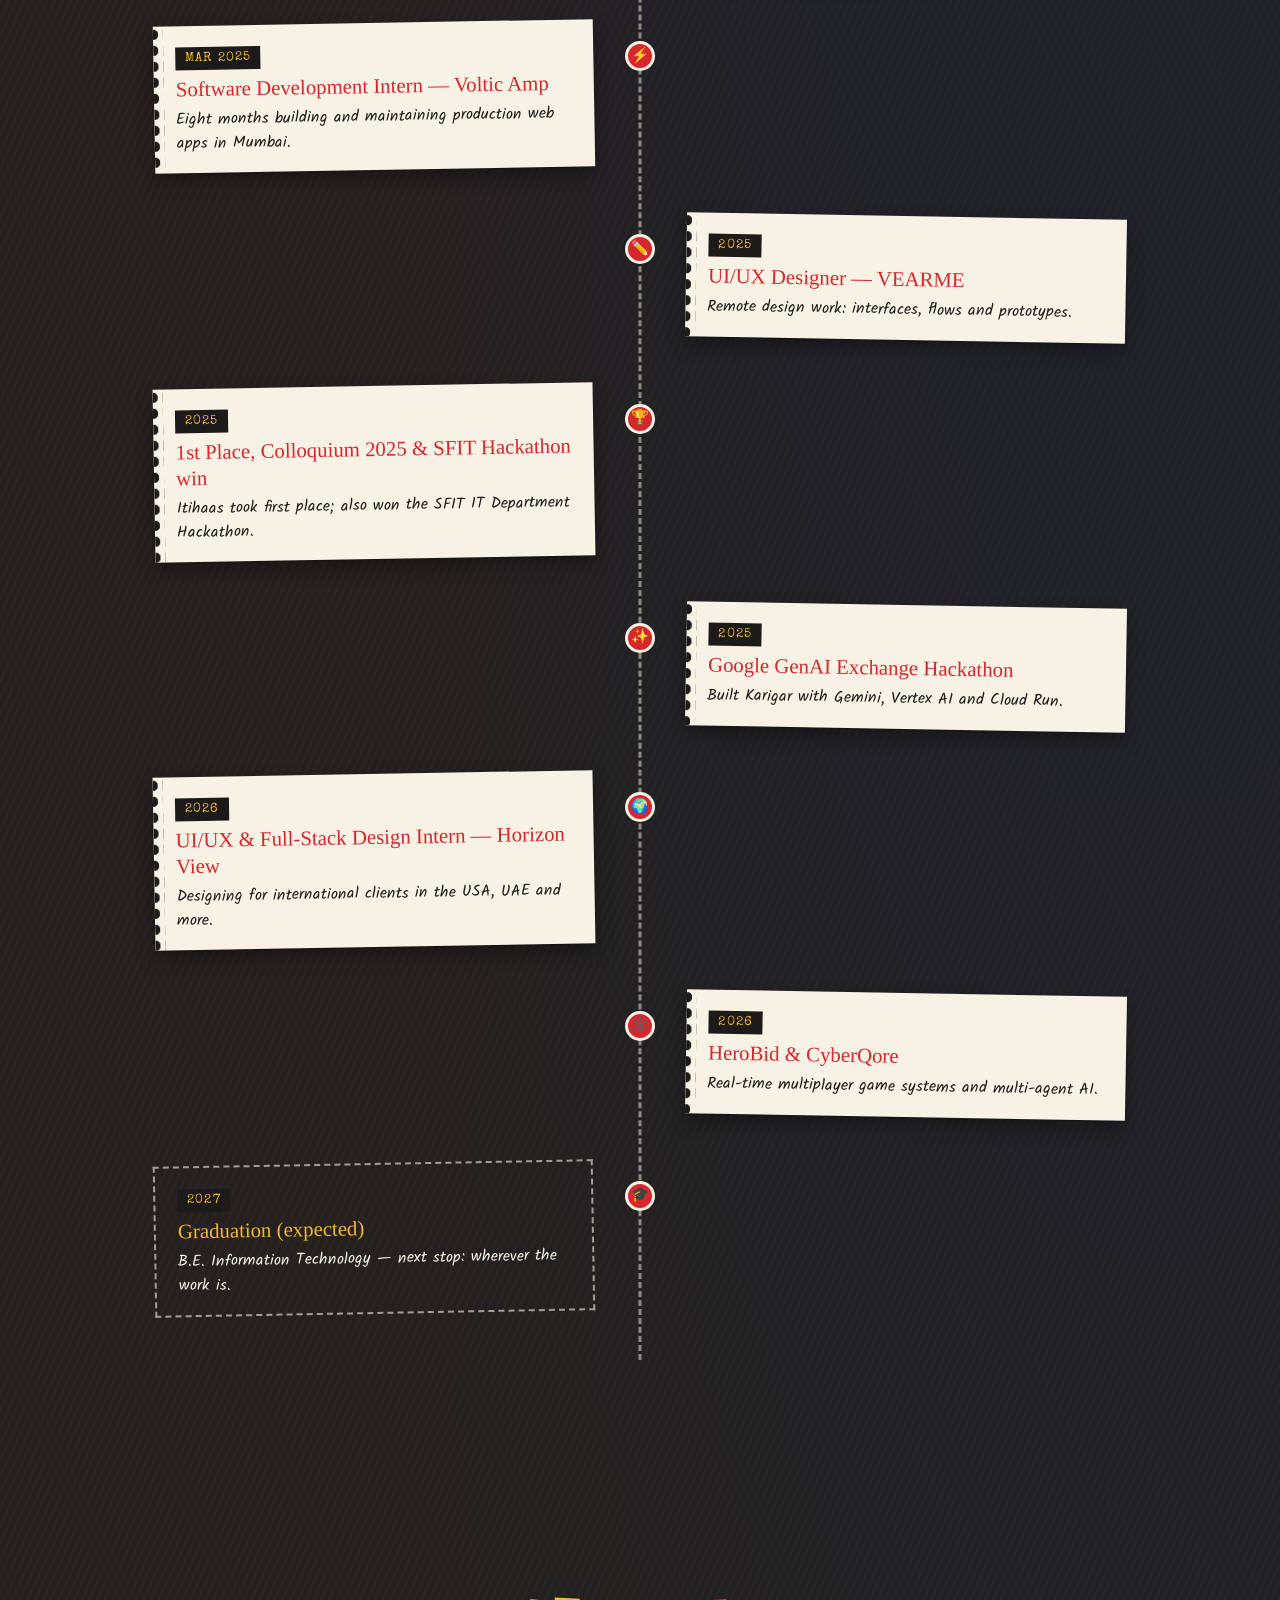
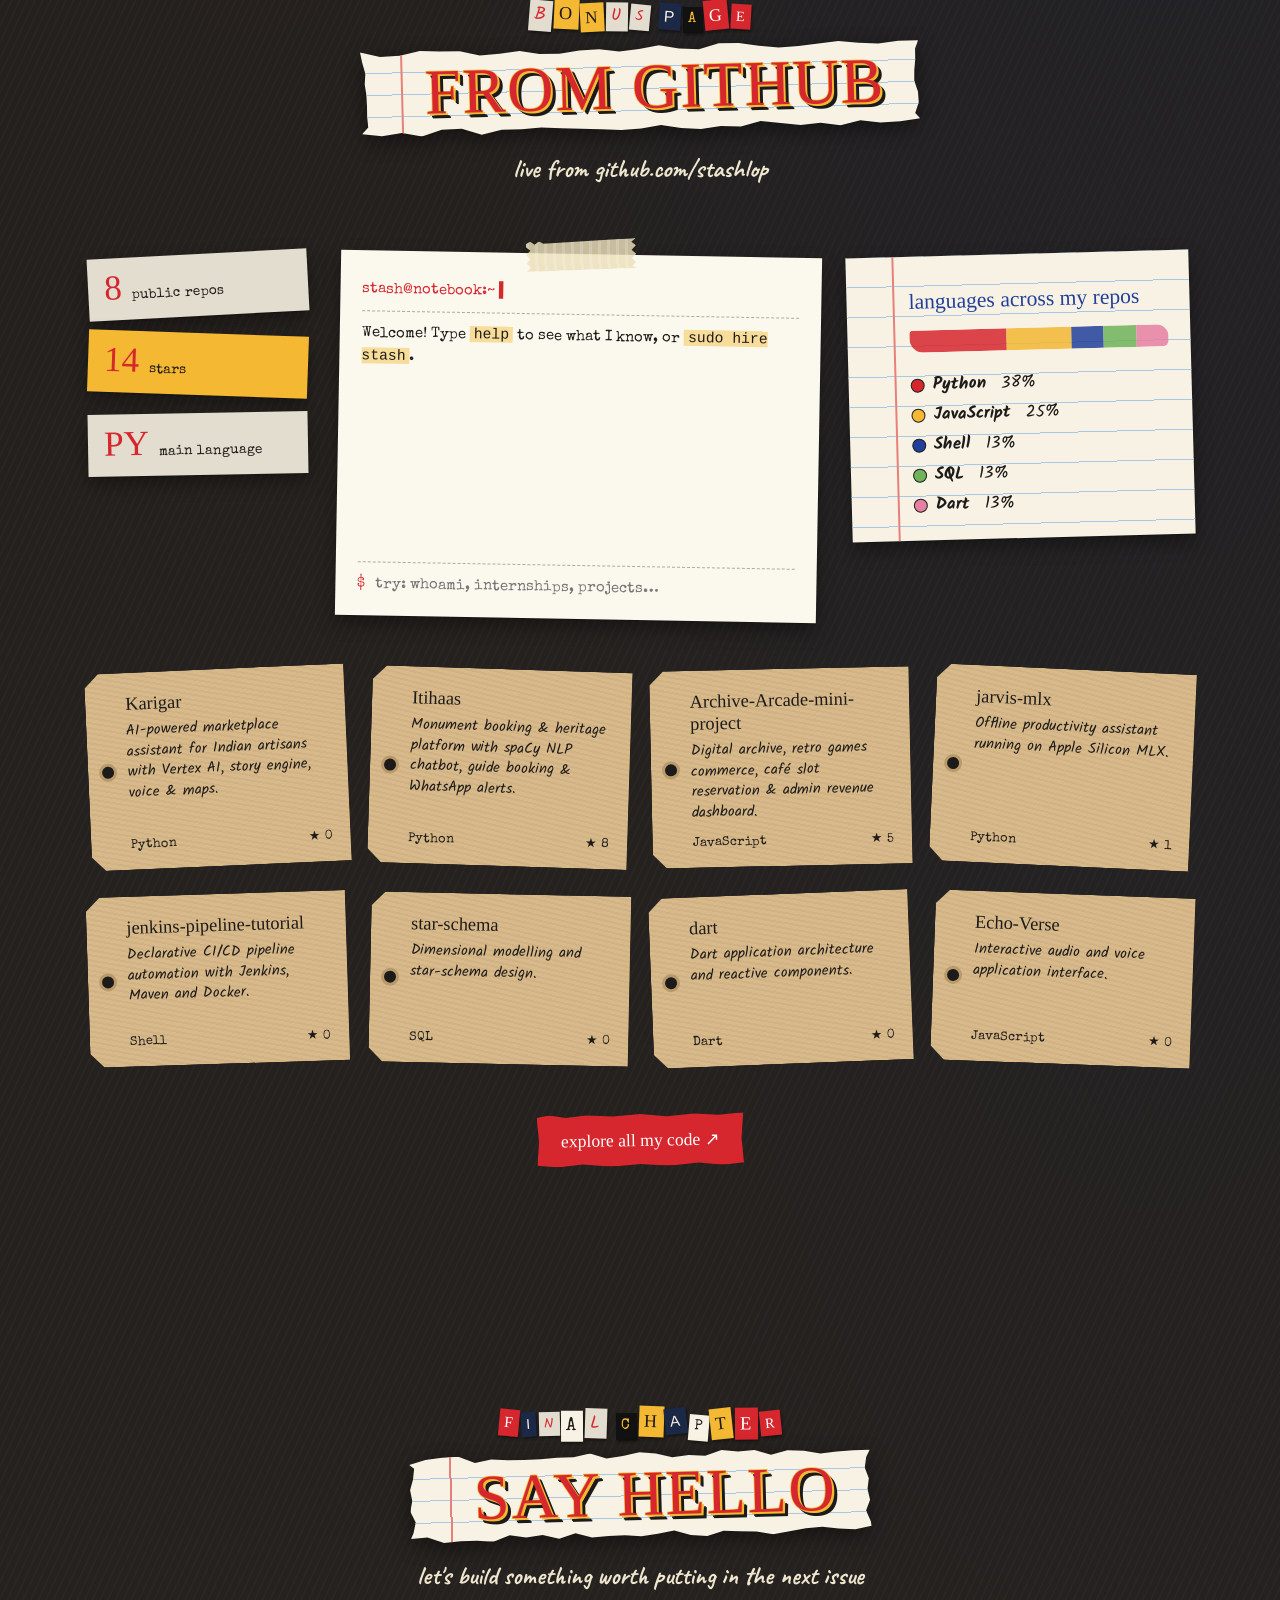
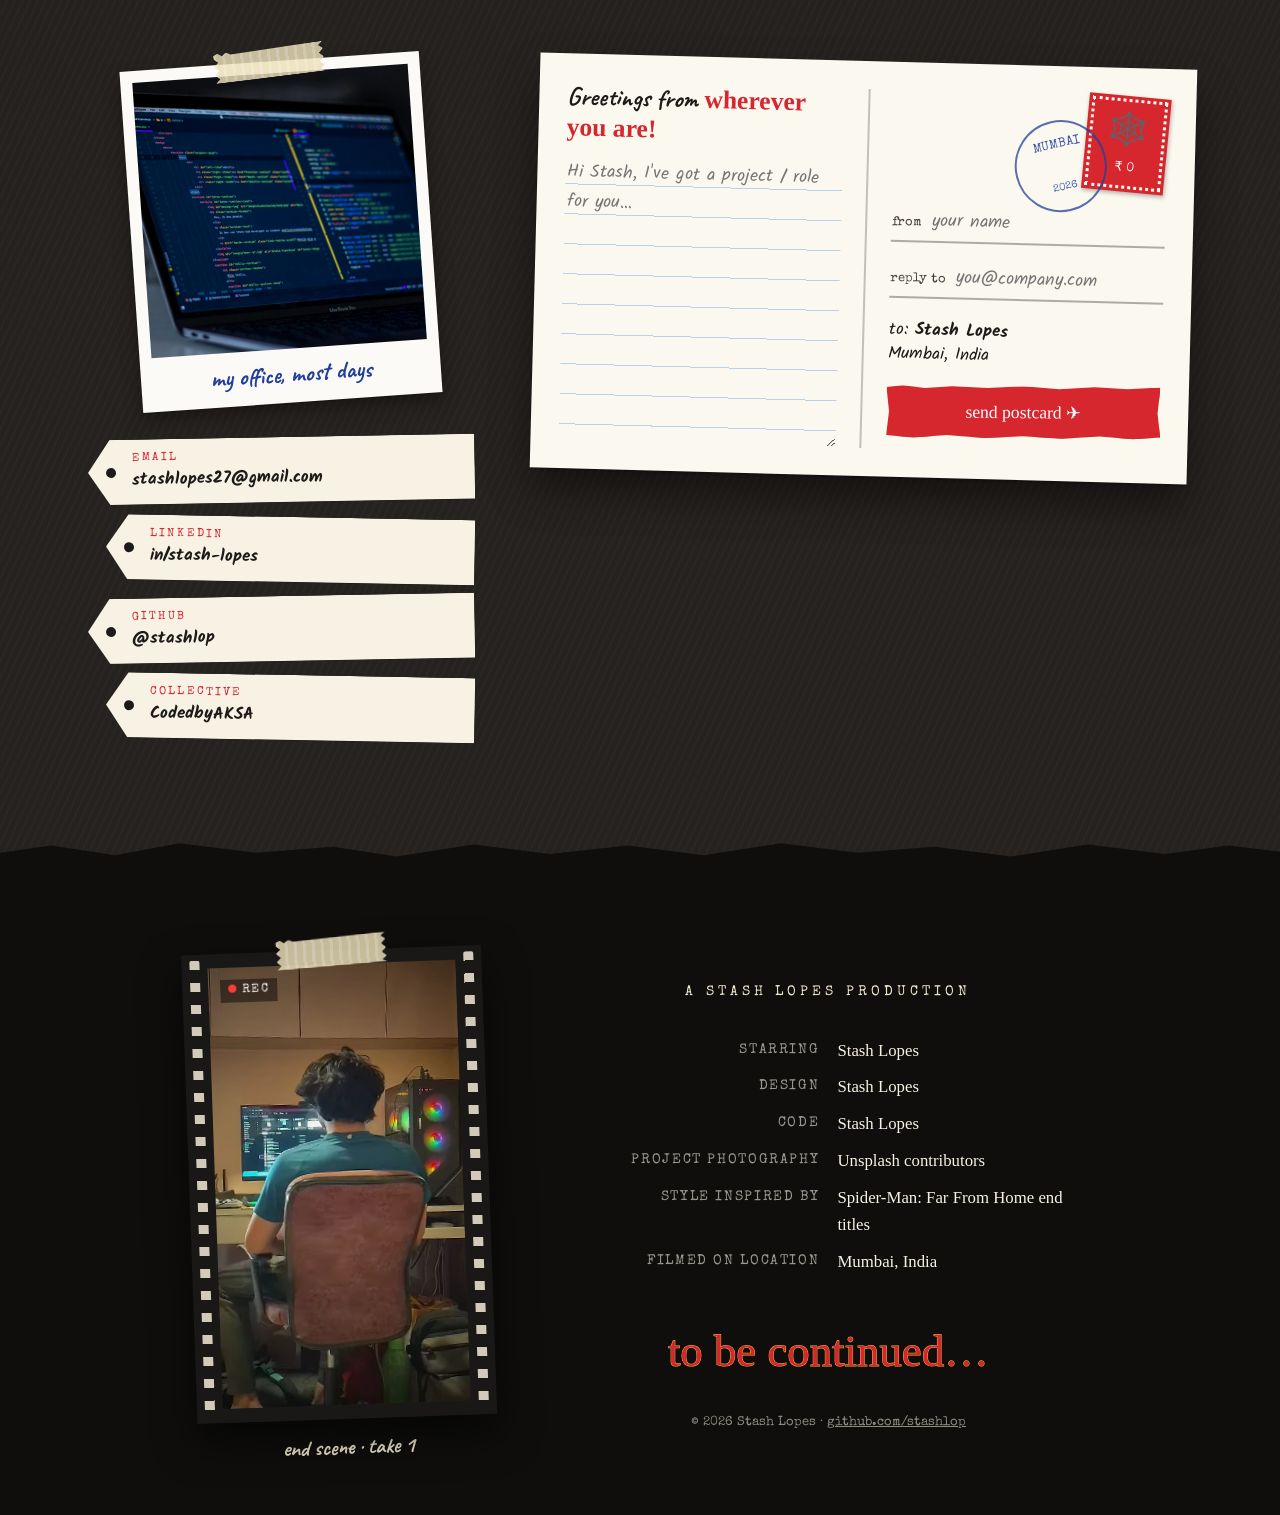
==== commit 623fbf8d: "Add cut-out stop-motion reveals and blinking indicators - Paper pieces now land in a few stepped pos" ====
--- a/index.html
+++ b/index.html
@@ -132,7 +132,7 @@
 
           <div class="sticky-note sticky-yellow hero-sticky paste" style="--r:-6deg">
             <span class="pin" aria-hidden="true"></span>
-            <strong>currently:</strong><br />
+            <strong><span class="live-dot" aria-hidden="true"></span>currently:</strong><br />
             UI/UX &amp; Full-Stack Design Intern @ <u>Horizon View</u>
           </div>
 
@@ -413,6 +413,7 @@
         <span class="tape tape-top" aria-hidden="true"></span>
         <div class="film-strip">
           <div class="outro-frame">
+            <span class="rec-badge" aria-hidden="true">REC</span>
             <video id="outro-video" class="outro-video" muted playsinline preload="metadata"
                    poster="assets/video/outro-poster.jpg"
                    aria-label="Outro clip: Stash at his desk turns around to the camera and throws a peace sign">
--- a/styles/main.css
+++ b/styles/main.css
@@ -810,16 +810,37 @@
   transform: rotate(var(--r, 0deg));
 }
 
-.js .paste:not(.revealed) {
-  opacity: 0;
-  transform: translateY(-34px) rotate(calc(var(--r, 0deg) + 6deg)) scale(1.06);
-}
-
-.js .paste {
-  transition:
-    opacity 0.45s ease,
-    transform 0.55s cubic-bezier(0.2, 1.35, 0.4, 1),
-    box-shadow 0.2s ease;
+.js .paste:not(.revealed) { opacity: 0; }
+
+/* Cut-out stop-motion: the piece jumps between a few hand-placed poses
+   (steps between keyframes) like paper animated frame by frame. "backwards"
+   fill so hover transforms still apply once it has landed. */
+.js .paste.revealed {
+  animation: cutout-in 0.5s steps(1, end) backwards;
+  transition: box-shadow 0.2s ease;
+}
+
+@keyframes cutout-in {
+  0% { opacity: 0; transform: translate(-20px, -46px) rotate(calc(var(--r, 0deg) + 11deg)) scale(1.14); }
+  20% { opacity: 1; transform: translate(9px, -18px) rotate(calc(var(--r, 0deg) - 6deg)) scale(1.06); }
+  45% { transform: translate(-4px, 5px) rotate(calc(var(--r, 0deg) + 2.5deg)) scale(0.97); }
+  70% { transform: translate(2px, -2px) rotate(calc(var(--r, 0deg) - 1deg)) scale(1.01); }
+  100% { transform: rotate(var(--r, 0deg)); }
+}
+
+/* Blinking indicators */
+@keyframes blink-dot { 50% { opacity: 0; } }
+
+.live-dot {
+  display: inline-block;
+  width: 9px;
+  height: 9px;
+  margin-right: 6px;
+  border-radius: 50%;
+  background: var(--marker-red);
+  box-shadow: 0 0 0 2px rgba(214, 38, 46, 0.25);
+  vertical-align: 1px;
+  animation: blink-dot 1s steps(1) infinite;
 }
 
 /* --------------------------------------------------------------------------
@@ -1884,6 +1905,48 @@
 }
 
 .outro-film.is-ended .outro-endcard { opacity: 1; transform: none; }
+
+/* The end card flickers in (blink) and lands in cut-out poses */
+.outro-film.is-ended .outro-endcard-title { animation: endcard-in 0.9s steps(1, end) backwards, boil 0.36s 0.9s steps(1) infinite; }
+
+@keyframes endcard-in {
+  0% { opacity: 0; transform: rotate(8deg) scale(1.4); }
+  12% { opacity: 1; transform: rotate(-9deg) scale(1.15); }
+  24% { opacity: 0; }
+  34% { opacity: 1; transform: rotate(-2deg) scale(0.96); }
+  46% { opacity: 0; }
+  56% { opacity: 1; transform: rotate(-5deg) scale(1.02); }
+  100% { opacity: 1; transform: rotate(-4deg); }
+}
+
+/* REC badge blinks while the clip plays */
+.rec-badge {
+  position: absolute;
+  top: 12px;
+  left: 12px;
+  z-index: 2;
+  padding: 2px 8px;
+  font-family: var(--font-type);
+  font-size: 0.75rem;
+  letter-spacing: 0.12em;
+  color: #fff;
+  background: rgba(0, 0, 0, 0.45);
+  opacity: 0;
+  transition: opacity 0.2s ease;
+}
+
+.rec-badge::before {
+  content: "";
+  display: inline-block;
+  width: 8px;
+  height: 8px;
+  margin-right: 6px;
+  border-radius: 50%;
+  background: #ff3b3b;
+  animation: blink-dot 0.8s steps(1) infinite;
+}
+
+.outro-film.is-playing .rec-badge { opacity: 1; }
 
 .outro-endcard-title {
   display: inline-block;
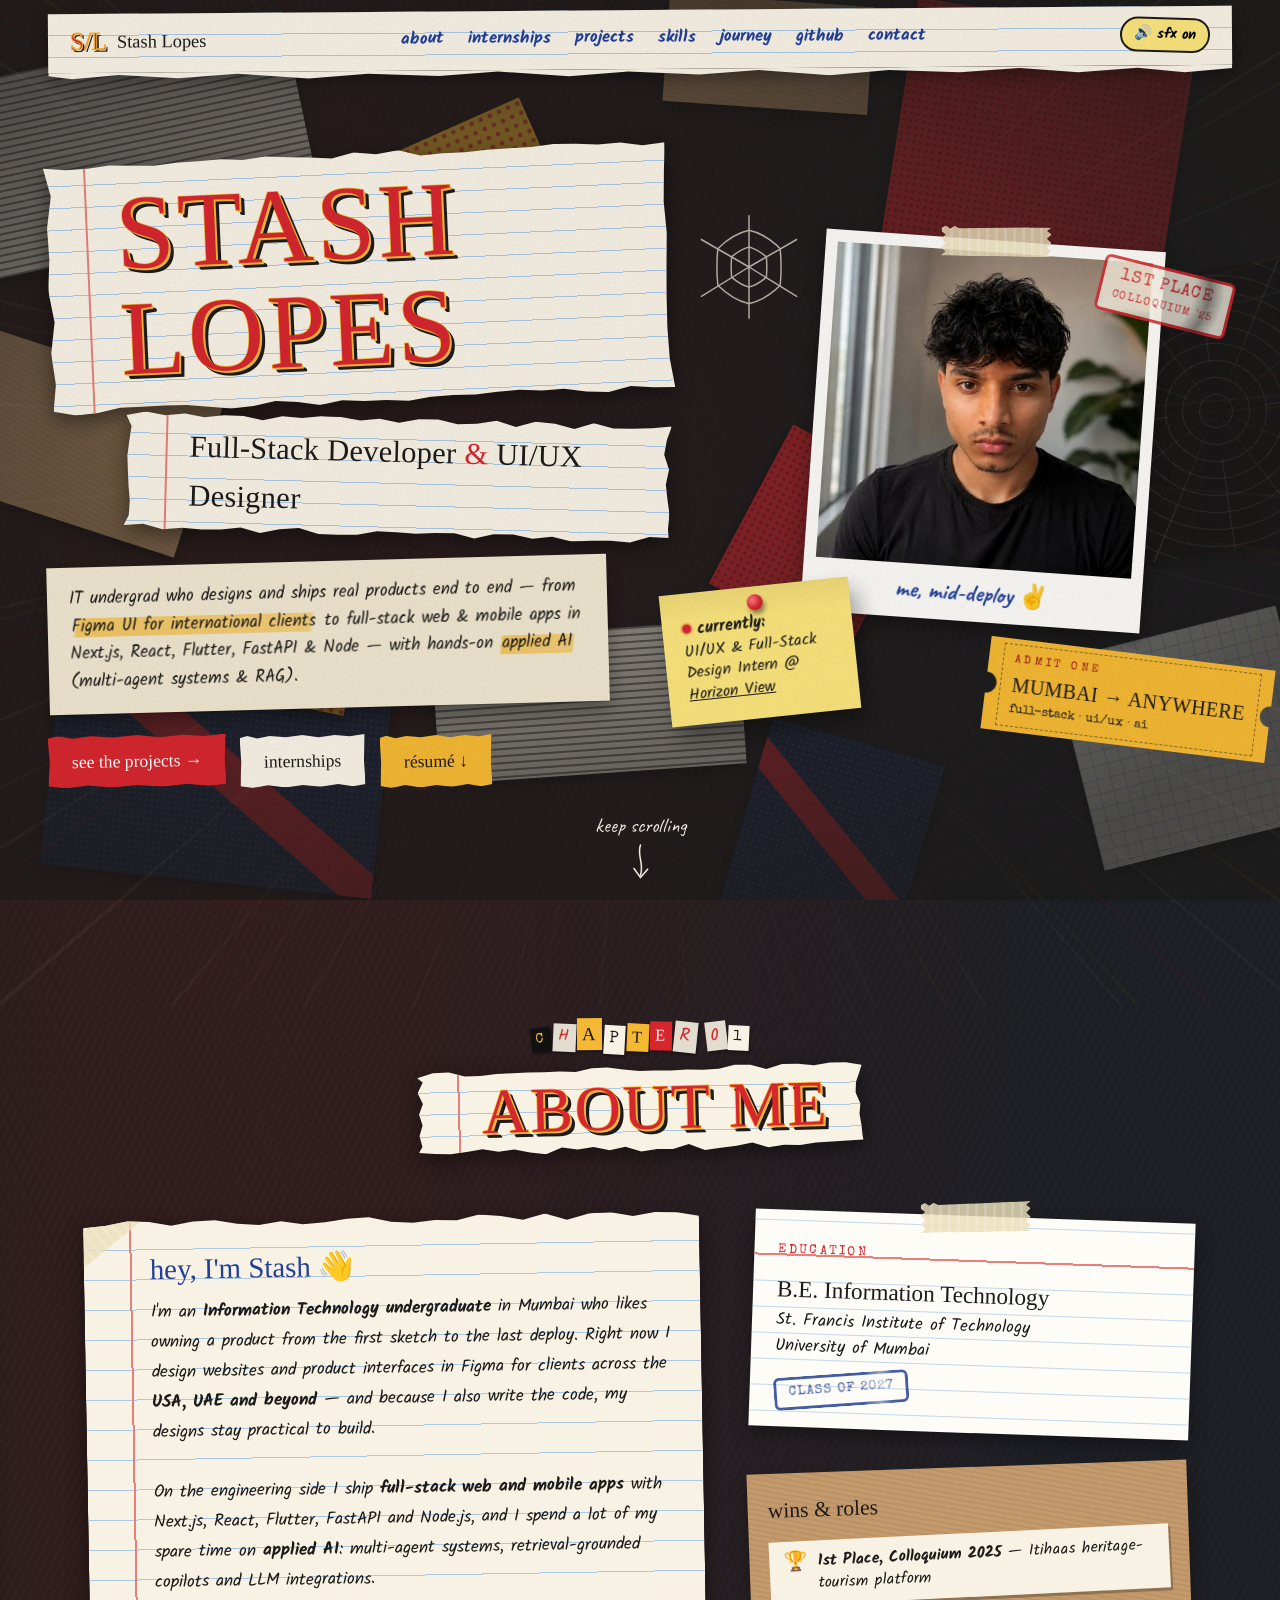
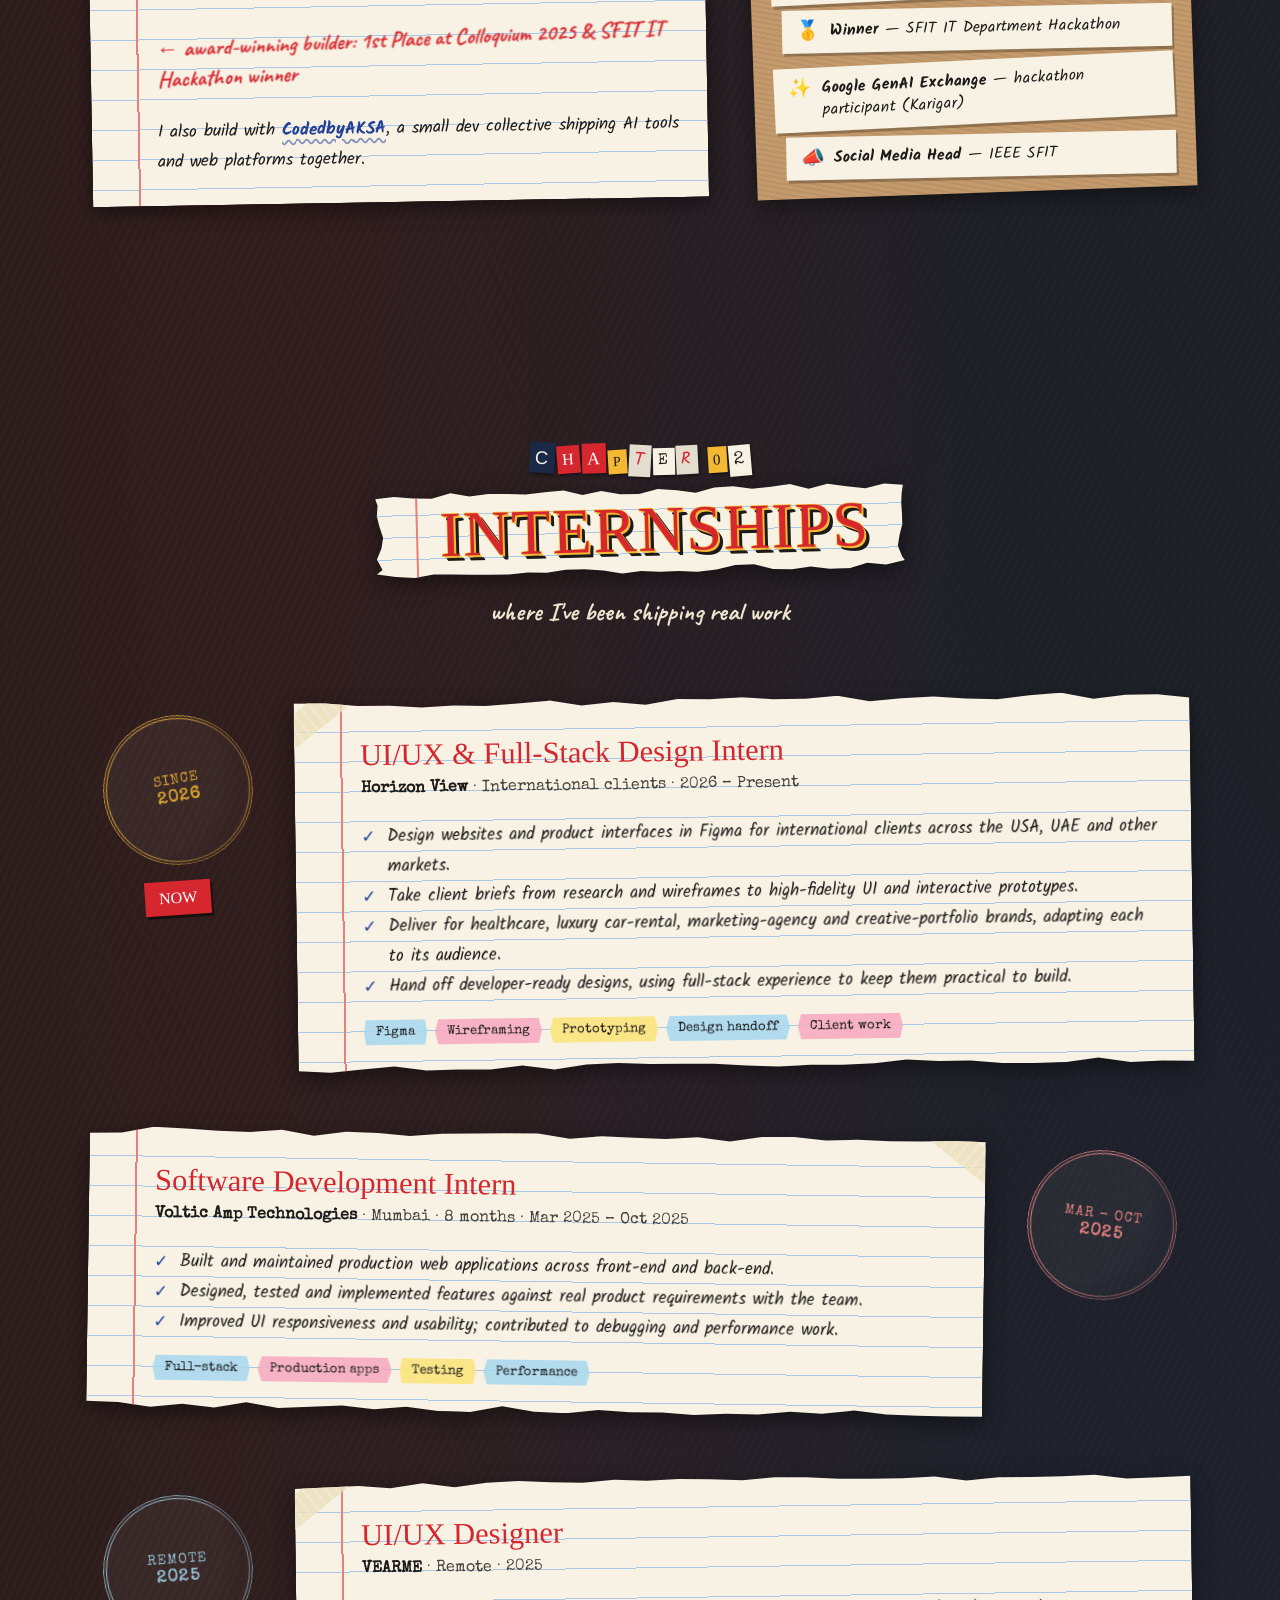
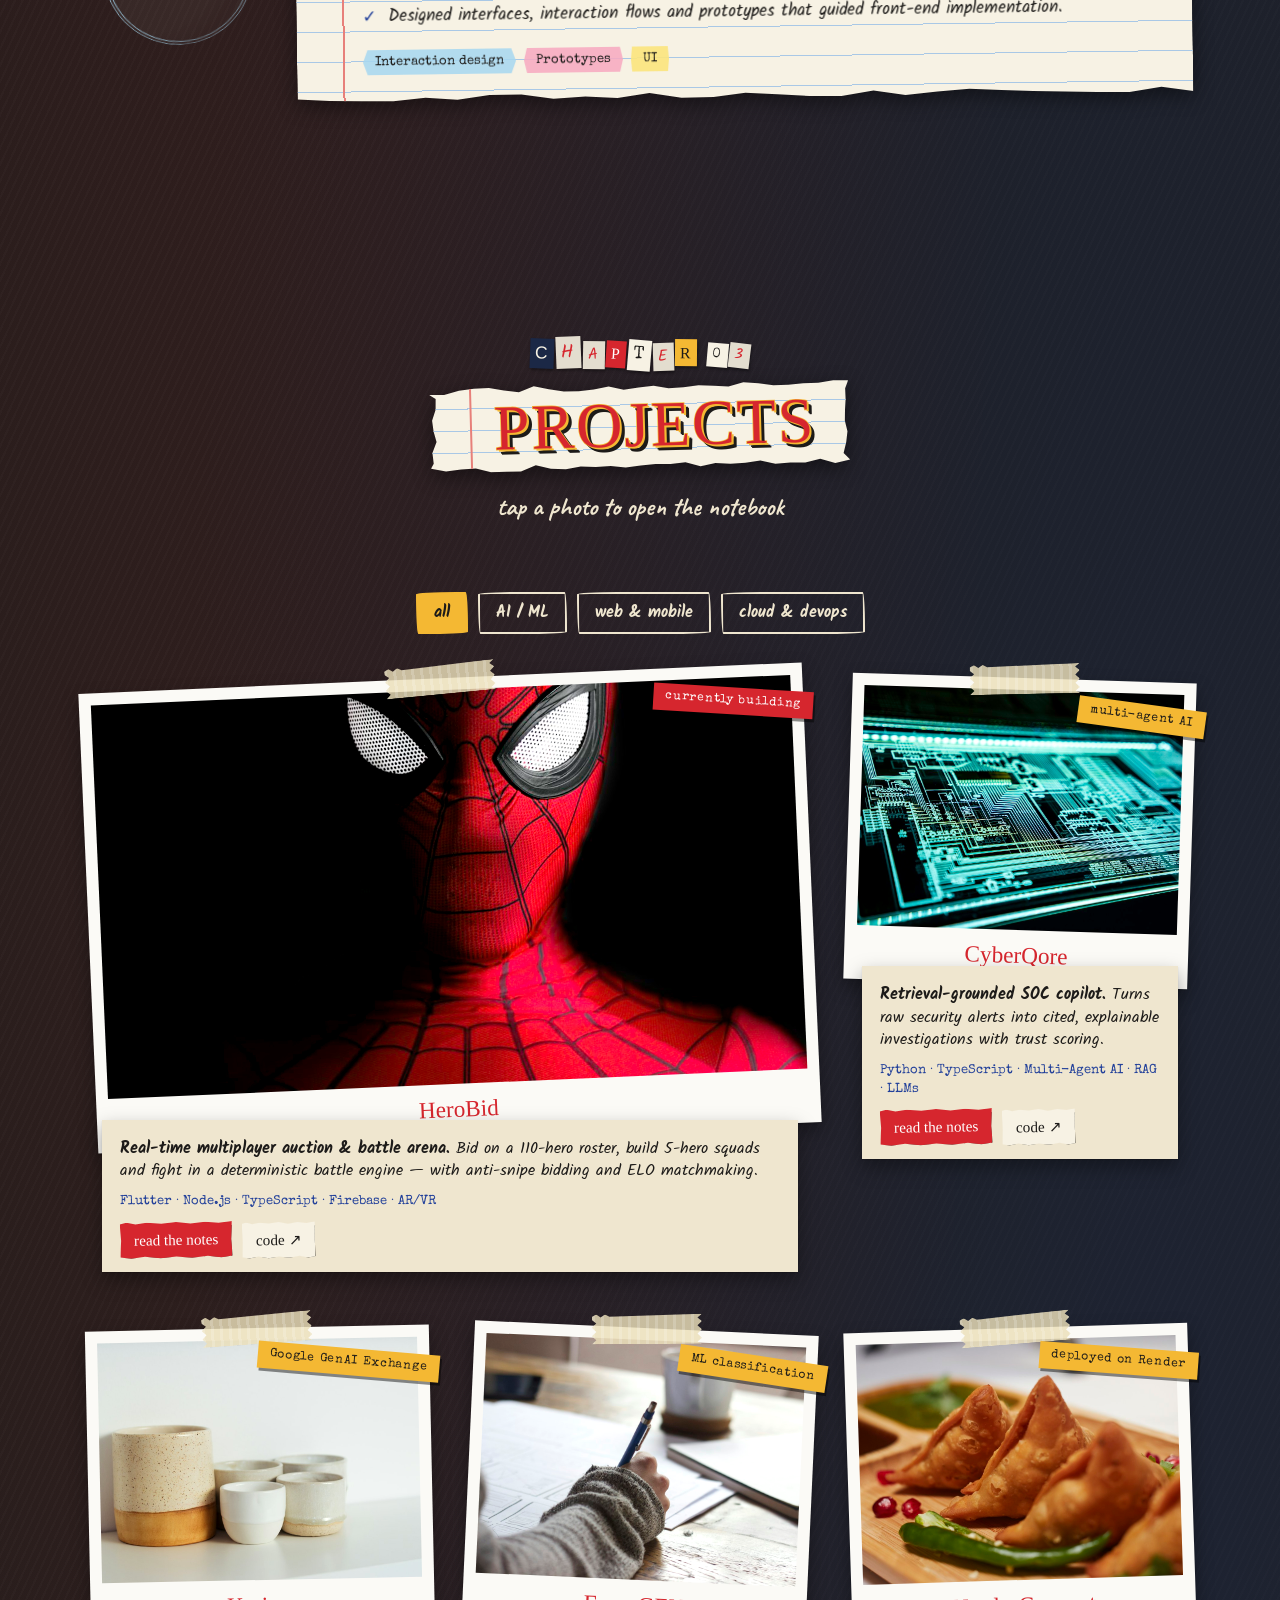
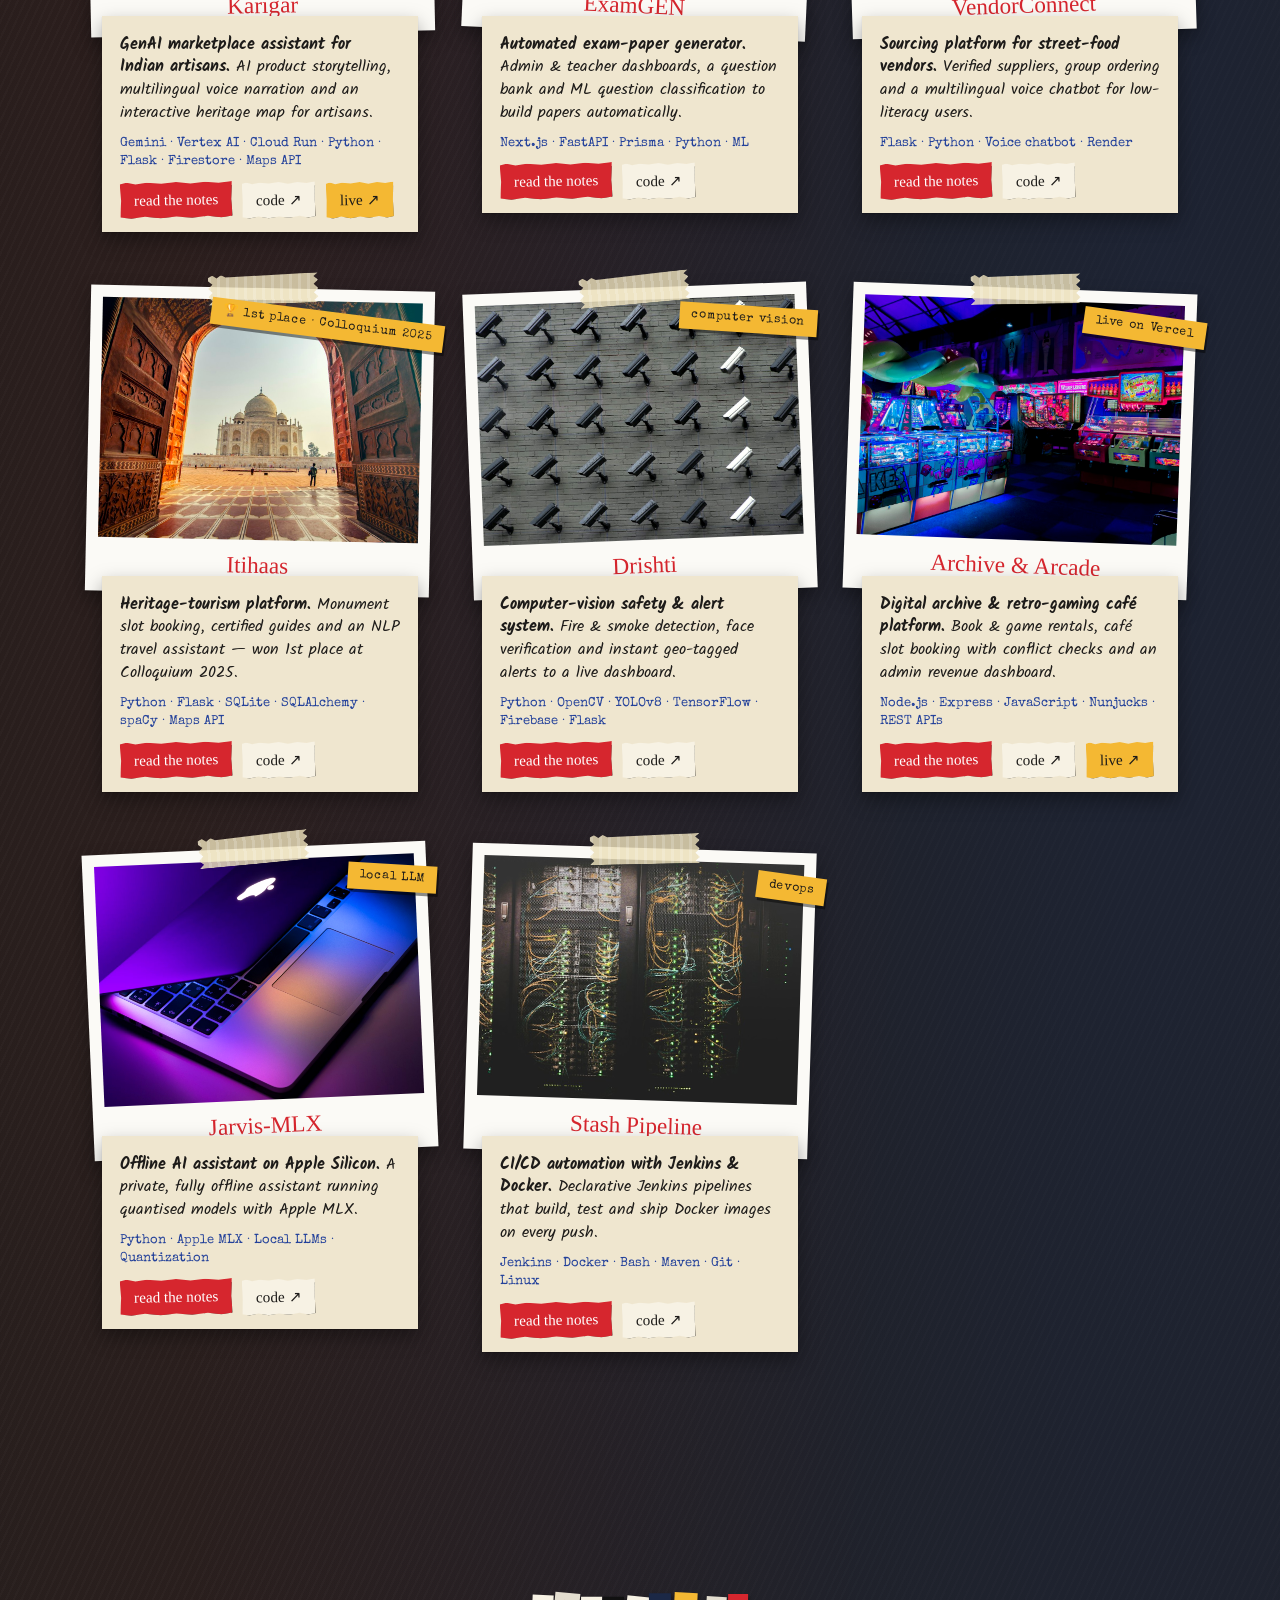
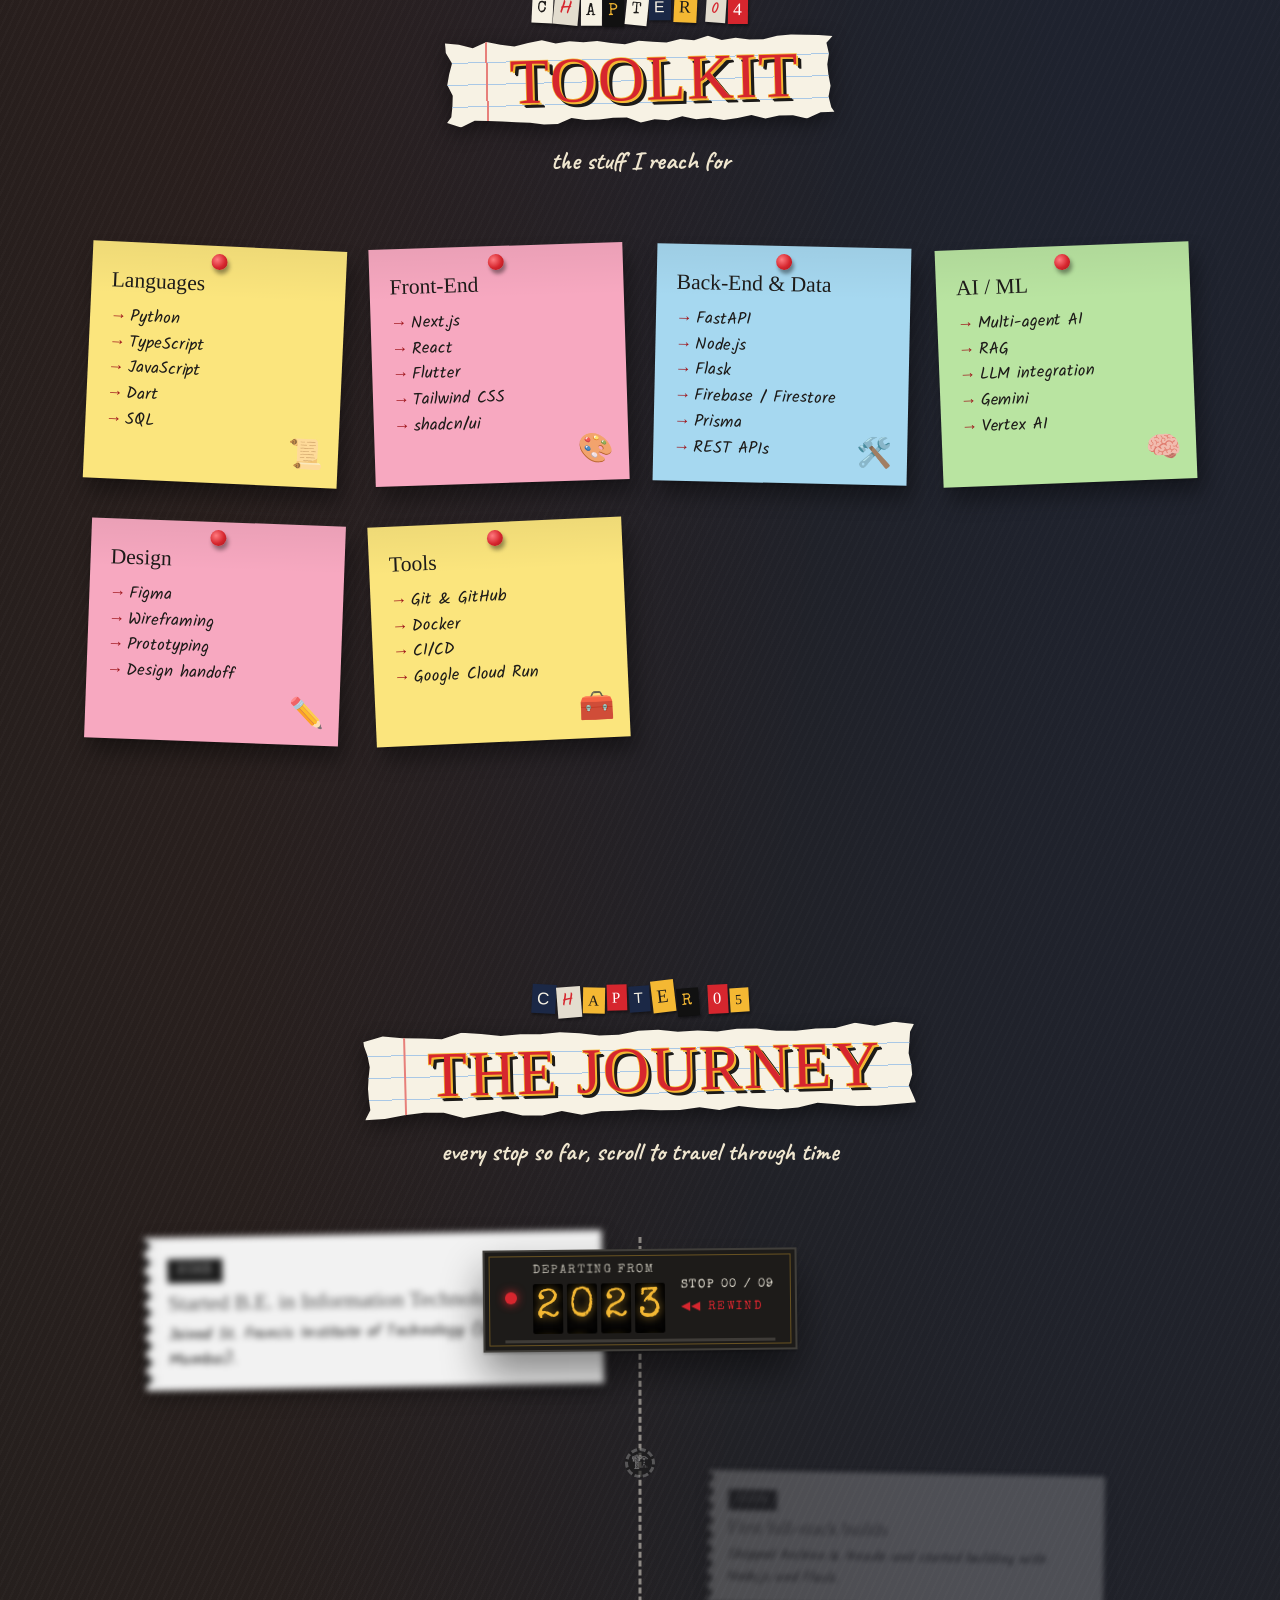
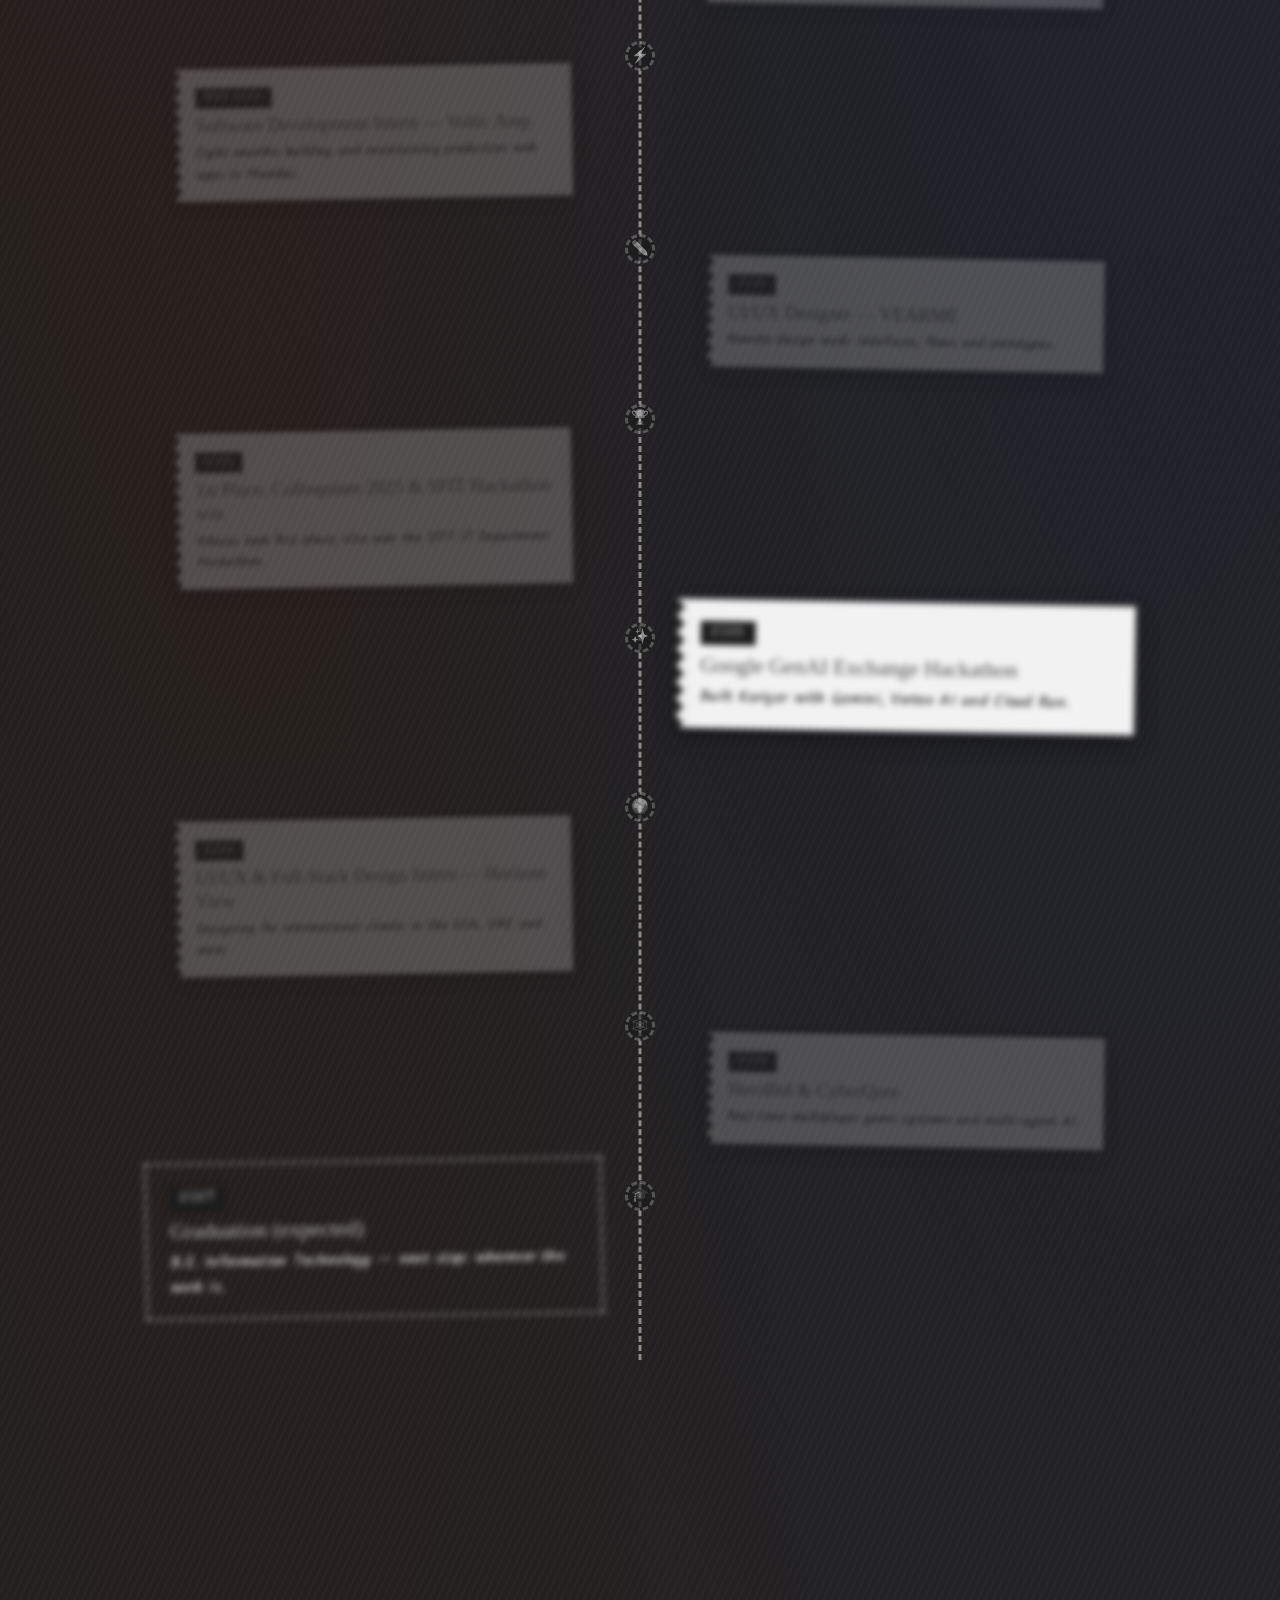
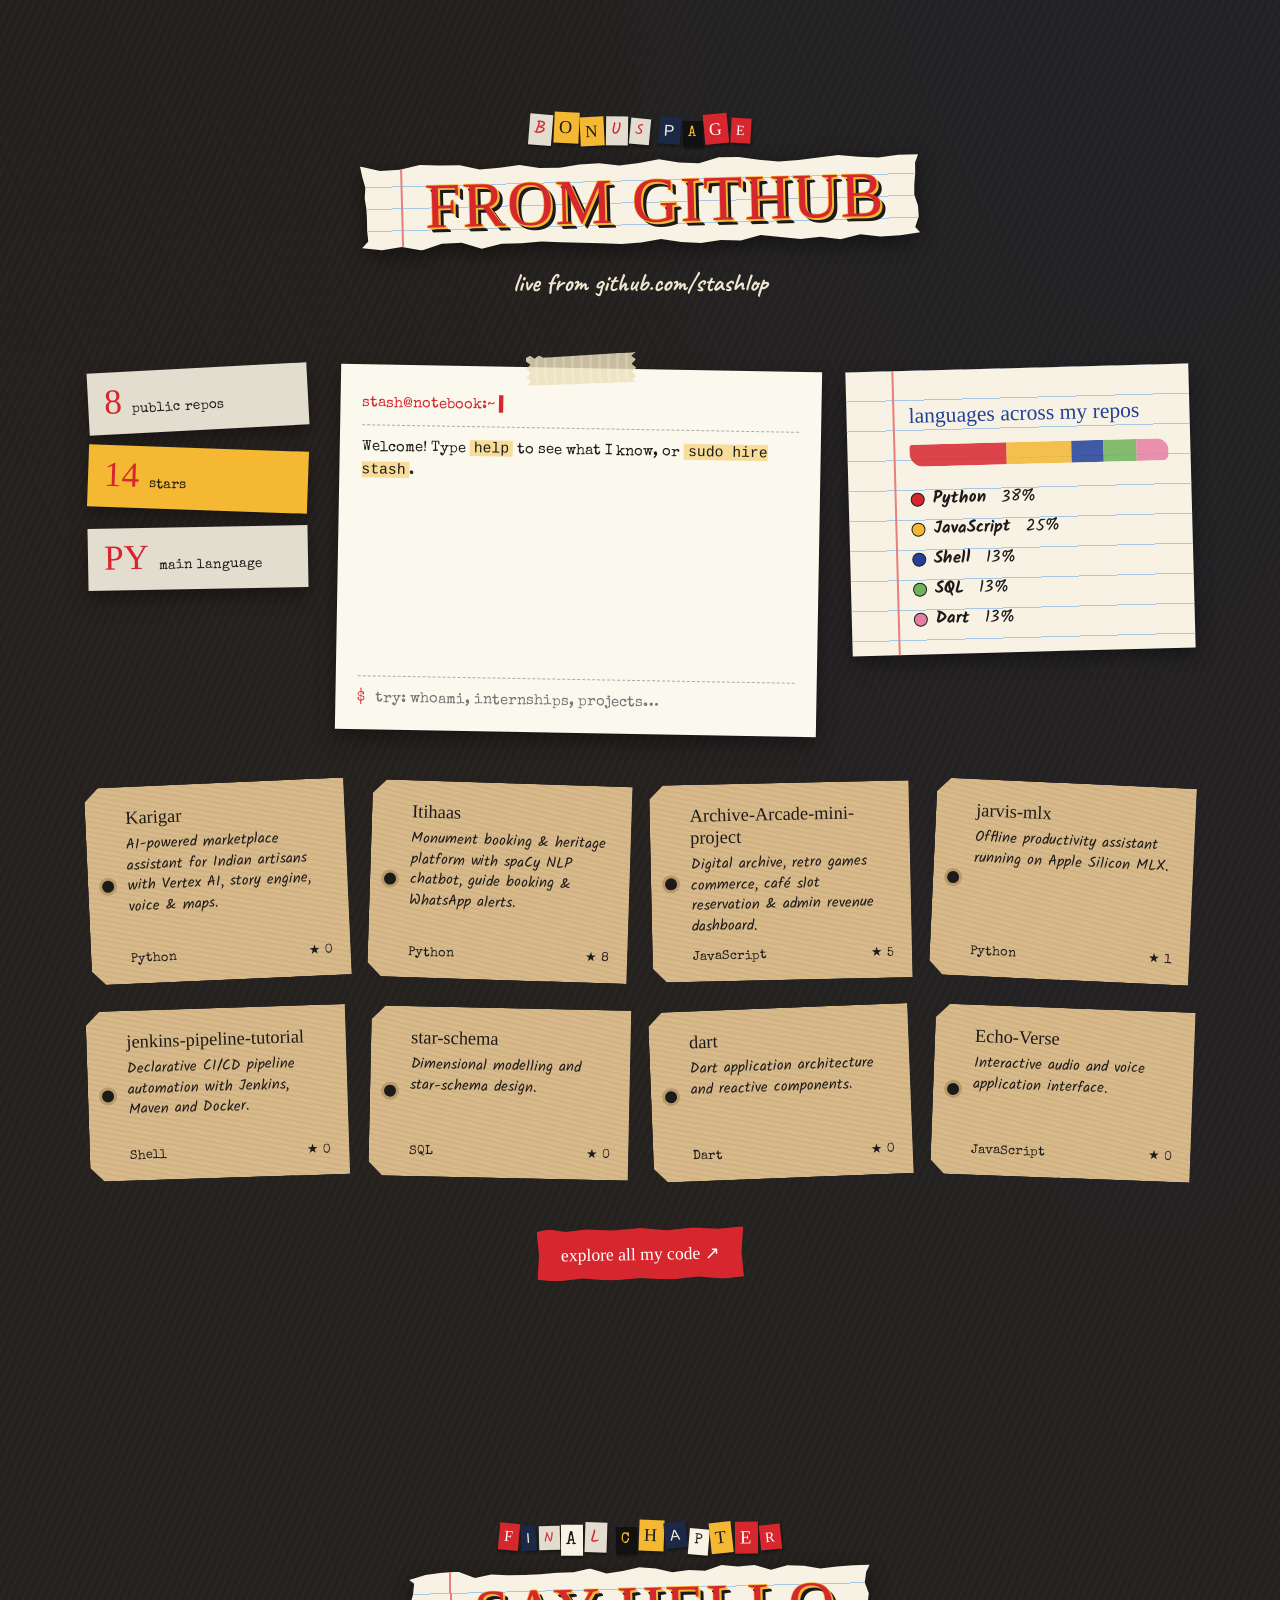
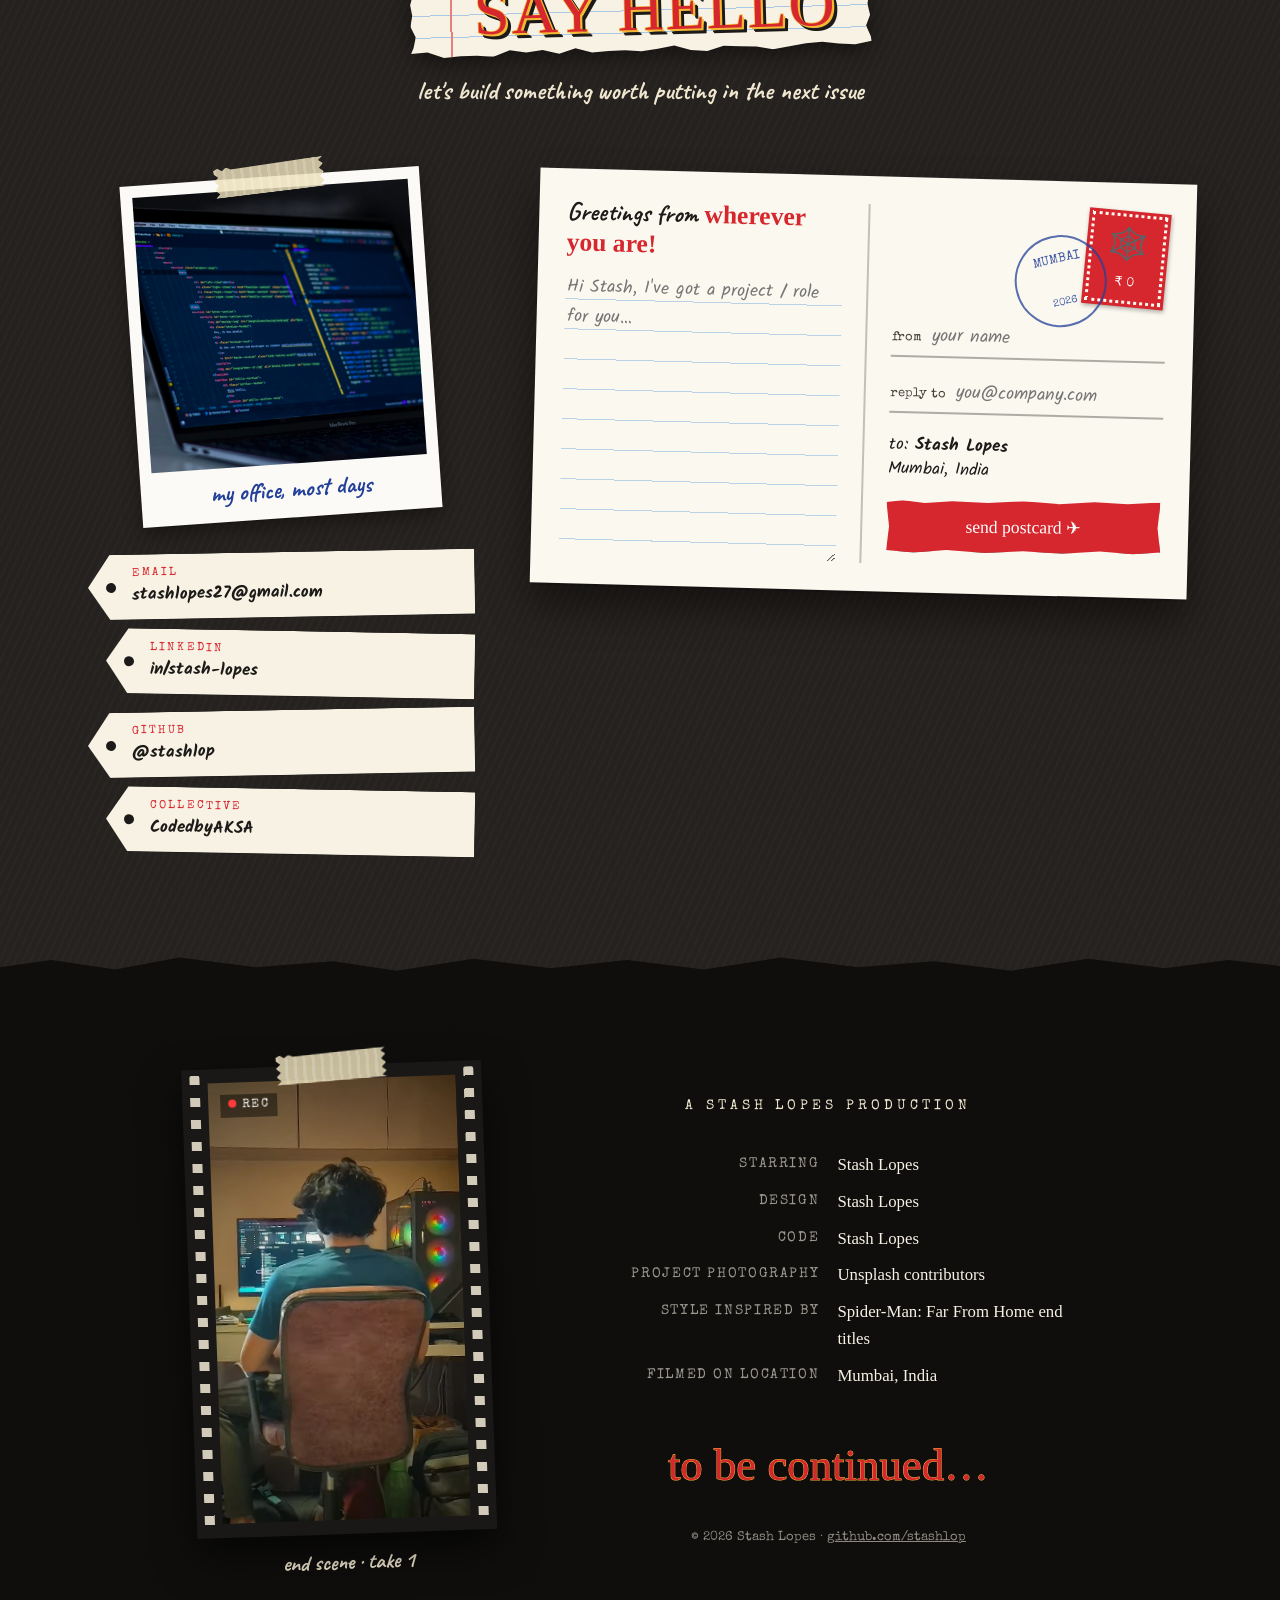
==== commit cfd39c7c: "Turn the journey section into a scroll-driven time machine Scrolling now travels through the timelin" ====
--- a/index.html
+++ b/index.html
@@ -283,12 +283,31 @@
         <div class="notebook-strip head-strip torn" data-tear="all">
           <h2 class="marker-title boil" id="journey-title">THE JOURNEY</h2>
         </div>
-        <p class="section-sub">every stop so far</p>
-      </header>
-
-      <ol class="journey-route" id="journey-route">
-        <!-- Rendered via JS -->
-      </ol>
+        <p class="section-sub">every stop so far, scroll to travel through time</p>
+      </header>
+
+      <div class="time-machine" id="time-machine">
+        <div class="time-warp" aria-hidden="true"></div>
+        <span class="time-spark" aria-hidden="true"></span>
+
+        <ol class="journey-route" id="journey-route">
+          <!-- Rendered via JS -->
+        </ol>
+
+        <!-- Year dial: rolls through the years as you scroll (decorative) -->
+        <div class="time-dial" id="time-dial" aria-hidden="true">
+          <span class="dial-light"></span>
+          <div class="dial-main">
+            <span class="dial-label">departing from</span>
+            <span class="dial-year"></span>
+          </div>
+          <div class="dial-meta">
+            <span class="dial-count">stop 00 / 00</span>
+            <span class="dial-dir">&#9654;&#9654; forward</span>
+          </div>
+          <span class="dial-bar"><i></i></span>
+        </div>
+      </div>
     </section>
 
     <!-- =======================================================================
--- a/styles/main.css
+++ b/styles/main.css
@@ -1171,8 +1171,16 @@
 .skill-note .skill-emoji { position: absolute; right: 14px; bottom: 8px; font-size: 1.8rem; opacity: 0.8; }
 
 /* --------------------------------------------------------------------------
-   Journey: tickets along a dashed route
+   Journey: a time machine. Scrolling travels through the years: the route
+   lights up behind you, a dial rolls the year, the past fades to sepia and
+   the future waits in a blur until you arrive.
    -------------------------------------------------------------------------- */
+.time-machine {
+  position: relative;
+  --progress: 0px;
+  --warp: 0;
+}
+
 .journey-route {
   position: relative;
   margin: 0;
@@ -1180,14 +1188,65 @@
   list-style: none;
 }
 
+.journey-route::before,
+.journey-route::after {
+  content: "";
+  position: absolute;
+  top: 0;
+  left: 50%;
+  transform: translateX(-50%);
+}
+
 .journey-route::before {
-  content: "";
-  position: absolute;
-  top: 0;
   bottom: 0;
+  border-left: 3px dashed rgba(247, 242, 228, 0.5);
+}
+
+/* The stretch of route already travelled */
+.journey-route::after {
+  width: 5px;
+  height: var(--progress);
+  border-radius: 3px;
+  background: linear-gradient(180deg, var(--marker-gold), var(--marker-red));
+  box-shadow: 0 0 10px rgba(214, 38, 46, 0.8), 0 0 26px rgba(244, 184, 51, 0.35);
+  z-index: 1;
+}
+
+/* The spark at the head of the travelled route */
+.time-spark {
+  position: absolute;
+  top: var(--progress);
   left: 50%;
-  border-left: 3px dashed rgba(247, 242, 228, 0.5);
-  transform: translateX(-50%);
+  width: 24px;
+  height: 24px;
+  margin: -12px 0 0 -12px;
+  border-radius: 50%;
+  background: radial-gradient(circle, #fff 0 18%, var(--marker-gold) 34%, rgba(214, 38, 46, 0.6) 58%, transparent 72%);
+  opacity: 0;
+  z-index: 3;
+  pointer-events: none;
+  transition: opacity 0.3s ease;
+  animation: spark-flicker 0.24s steps(2, end) infinite;
+}
+
+.time-machine.is-travelling .time-spark { opacity: 1; }
+
+@keyframes spark-flicker { 50% { transform: scale(1.35) rotate(45deg); } }
+
+/* Warp streaks: only show while you are actually moving through time */
+.time-warp {
+  position: fixed;
+  inset: -10%;
+  z-index: 0;
+  pointer-events: none;
+  opacity: calc(var(--warp) * 0.6);
+  transform: scale(calc(1 + var(--warp) * 0.25));
+  background:
+    repeating-conic-gradient(from 0deg at 50% 50%, transparent 0deg 4deg, rgba(247, 242, 228, 0.5) 4deg 4.25deg, transparent 4.25deg 9deg),
+    repeating-conic-gradient(from 2deg at 50% 50%, transparent 0deg 6deg, rgba(244, 184, 51, 0.45) 6deg 6.3deg, transparent 6.3deg 13deg),
+    repeating-conic-gradient(from 5deg at 50% 50%, transparent 0deg 10deg, rgba(214, 38, 46, 0.4) 10deg 10.4deg, transparent 10.4deg 17deg);
+  -webkit-mask: radial-gradient(circle at 50% 50%, transparent 0 22%, #000 78%);
+  mask: radial-gradient(circle at 50% 50%, transparent 0 22%, #000 78%);
 }
 
 .journey-stop {
@@ -1217,6 +1276,7 @@
   border: 3px solid var(--paper);
   font-size: 0.9rem;
   z-index: 2;
+  transition: background-color 0.4s ease, border-color 0.4s ease, opacity 0.4s ease, transform 0.4s cubic-bezier(0.3, 1.6, 0.5, 1);
 }
 
 .journey-stop:nth-child(even) .journey-pin { right: auto; left: -15px; }
@@ -1238,6 +1298,16 @@
   left: 0;
   width: 10px;
   background: radial-gradient(circle at 0 50%, var(--board) 5px, transparent 5.5px) 0 0 / 10px 16px repeat-y;
+}
+
+/* Scan lines that flash across a card as it lands in the present */
+.journey-card::after {
+  content: "";
+  position: absolute;
+  inset: 0;
+  opacity: 0;
+  pointer-events: none;
+  background: repeating-linear-gradient(0deg, rgba(58, 200, 230, 0.22) 0 2px, transparent 2px 5px);
 }
 
 .journey-date {
@@ -1265,6 +1335,179 @@
 .journey-stop.is-future .journey-card { background: transparent; color: var(--paper); border: 2px dashed rgba(247, 242, 228, 0.6); box-shadow: none; }
 .journey-stop.is-future .journey-card::before { display: none; }
 .journey-stop.is-future .journey-card h3 { color: var(--marker-gold); }
+
+/* --- Time states (only once the script is driving the timeline) --- */
+.time-machine.is-live .journey-card {
+  transition: opacity 0.6s ease, filter 0.6s ease, transform 0.6s cubic-bezier(0.2, 0.8, 0.2, 1), box-shadow 0.3s ease;
+}
+
+/* Not there yet: out of focus, waiting in the fog */
+.time-machine.is-live .is-ahead .journey-card {
+  opacity: 0.22;
+  filter: blur(3px) grayscale(1);
+  transform: translateY(36px) rotate(var(--r, 0deg)) scale(0.9);
+}
+
+.time-machine.is-live .is-ahead .journey-pin {
+  background: var(--board);
+  border-style: dashed;
+  border-color: rgba(247, 242, 228, 0.45);
+  opacity: 0.6;
+  filter: grayscale(1);
+}
+
+/* Already been: aged like an old photo */
+.time-machine.is-live .is-past .journey-card {
+  opacity: 0.86;
+  filter: sepia(0.6) saturate(0.85) brightness(0.92);
+}
+
+.time-machine.is-live .is-past .journey-pin { background: var(--marker-red-dark); }
+
+/* The present */
+.time-machine.is-live .is-now .journey-card {
+  transform: rotate(var(--r, 0deg)) scale(1.04);
+  box-shadow: 0 0 0 3px var(--marker-gold), 0 0 30px rgba(244, 184, 51, 0.35), var(--shadow-lift);
+}
+
+.time-machine.is-live .is-now .journey-pin {
+  transform: scale(1.3);
+  border-color: var(--marker-gold);
+  animation: pin-pulse 1.4s ease-out infinite;
+}
+
+@keyframes pin-pulse {
+  0% { box-shadow: 0 0 0 0 rgba(244, 184, 51, 0.75); }
+  100% { box-shadow: 0 0 0 18px rgba(244, 184, 51, 0); }
+}
+
+/* Arrival glitch: the card tears through the rift in slices */
+.journey-card.is-arriving { animation: rift-in 0.5s steps(1, end); }
+.journey-card.is-arriving::after { animation: rift-scan 0.5s ease-out; }
+
+@keyframes rift-in {
+  0% { clip-path: inset(0 0 82% 0); translate: -10px 0; text-shadow: -3px 0 rgba(214, 38, 46, 0.9), 3px 0 rgba(58, 200, 230, 0.9); }
+  15% { clip-path: inset(55% 0 12% 0); translate: 8px 0; }
+  30% { clip-path: inset(10% 0 45% 0); translate: -5px 0; }
+  45% { clip-path: inset(0 0 25% 0); translate: 4px 0; }
+  60% { clip-path: inset(30% 0 0 0); translate: -2px 0; text-shadow: -2px 0 rgba(214, 38, 46, 0.7), 2px 0 rgba(58, 200, 230, 0.7); }
+  75% { clip-path: inset(0); translate: 1px 0; text-shadow: -1px 0 rgba(214, 38, 46, 0.5), 1px 0 rgba(58, 200, 230, 0.5); }
+  100% { clip-path: none; translate: 0 0; text-shadow: none; }
+}
+
+@keyframes rift-scan {
+  0% { opacity: 1; transform: translateY(-8px); }
+  100% { opacity: 0; transform: translateY(8px); }
+}
+
+/* --- The time dial: pinned to the bottom of the screen while you travel --- */
+.time-dial {
+  display: none;
+  position: sticky;
+  bottom: 18px;
+  z-index: 5;
+  align-items: center;
+  gap: 16px;
+  width: fit-content;
+  max-width: 100%;
+  margin: 12px auto 0;
+  padding: 10px 20px 16px;
+  background: var(--ink);
+  color: var(--paper);
+  font-family: var(--font-type);
+  border: 2px solid rgba(247, 242, 228, 0.16);
+  box-shadow: var(--shadow-lift), inset 0 0 0 4px var(--ink), inset 0 0 0 5px rgba(244, 184, 51, 0.35);
+  transform: rotate(-0.6deg);
+}
+
+.time-machine.is-live .time-dial { display: flex; }
+
+.time-dial.is-jump { animation: dial-jolt 0.36s steps(3, end); }
+
+@keyframes dial-jolt {
+  0% { translate: -4px 1px; filter: hue-rotate(60deg) brightness(1.4); }
+  50% { translate: 3px -1px; }
+  100% { translate: 0 0; filter: none; }
+}
+
+.dial-light {
+  flex: none;
+  width: 12px;
+  height: 12px;
+  border-radius: 50%;
+  background: var(--marker-red);
+  box-shadow: 0 0 10px var(--marker-red);
+  animation: blink-dot 1s steps(1, end) infinite;
+}
+
+.dial-main,
+.dial-meta {
+  display: flex;
+  flex-direction: column;
+  gap: 4px;
+}
+
+.dial-label,
+.dial-meta {
+  font-size: 0.72rem;
+  letter-spacing: 0.14em;
+  text-transform: uppercase;
+  white-space: nowrap;
+}
+
+.dial-label { color: rgba(247, 242, 228, 0.7); }
+.dial-count { color: var(--paper); }
+.dial-dir { color: var(--marker-red); }
+
+.dial-year {
+  display: flex;
+  gap: 4px;
+  font-size: clamp(1.9rem, 4vw, 2.6rem);
+  line-height: 1;
+}
+
+.dial-col {
+  display: block;
+  width: 0.72em;
+  height: 1.2em;
+  overflow: hidden;
+  text-align: center;
+  border-radius: 3px;
+  background: #0b0a09;
+  color: var(--marker-gold);
+  text-shadow: 0 0 8px rgba(244, 184, 51, 0.65);
+  box-shadow: inset 0 7px 8px rgba(0, 0, 0, 0.75), inset 0 -7px 8px rgba(0, 0, 0, 0.75);
+}
+
+/* Each digit is a strip of 0–9 that rolls like an odometer */
+.dial-strip {
+  display: block;
+  transform: translateY(calc(var(--d, 0) * -1.2em));
+  transition: transform 0.7s cubic-bezier(0.3, 1.4, 0.5, 1);
+}
+
+.dial-col:nth-child(1) .dial-strip { transition-delay: 0.18s; }
+.dial-col:nth-child(2) .dial-strip { transition-delay: 0.12s; }
+.dial-col:nth-child(3) .dial-strip { transition-delay: 0.06s; }
+
+.dial-strip span { display: block; height: 1.2em; line-height: 1.2em; }
+
+.dial-bar {
+  position: absolute;
+  left: 20px;
+  right: 20px;
+  bottom: 7px;
+  height: 3px;
+  background: rgba(247, 242, 228, 0.15);
+}
+
+.dial-bar i {
+  display: block;
+  height: 100%;
+  background: linear-gradient(90deg, var(--marker-gold), var(--marker-red));
+  transform-origin: left;
+  transform: scaleX(var(--p, 0));
+}
 
 /* --------------------------------------------------------------------------
    GitHub
@@ -1983,13 +2226,16 @@
 .outro-film.is-playing .outro-play { opacity: 0; pointer-events: none; }
 
 .outro-film.is-ended .outro-play {
-  top: 14px;
+  top: auto;
+  bottom: 10px;
   left: auto;
-  right: 14px;
-  width: 44px;
-  height: 44px;
+  right: 10px;
+  z-index: 2;
+  width: 38px;
+  height: 38px;
   margin: 0;
-  font-size: 1.1rem;
+  border-width: 2px;
+  font-size: 1rem;
 }
 
 .outro-film figcaption {
@@ -2091,7 +2337,11 @@
 
   .project-wall { grid-template-columns: 1fr; }
 
-  .journey-route::before { left: 14px; }
+  .journey-route::before,
+  .journey-route::after,
+  .time-spark { left: 14px; }
+  .time-dial { gap: 12px; padding: 8px 14px 14px; }
+  .dial-meta { font-size: 0.64rem; }
   .journey-stop,
   .journey-stop:nth-child(even) { width: 100%; margin-left: 0; justify-content: flex-start; padding: 0 0 34px 44px; }
   .journey-pin,
@@ -2139,4 +2389,7 @@
   .scrap { opacity: 0.92; animation: none; }
 
   .js .paste:not(.revealed) { opacity: 1; transform: rotate(var(--r, 0deg)); }
-}
+
+  .time-warp { display: none; }
+  .time-machine.is-live .is-ahead .journey-card { opacity: 1; filter: none; transform: rotate(var(--r, 0deg)); }
+}
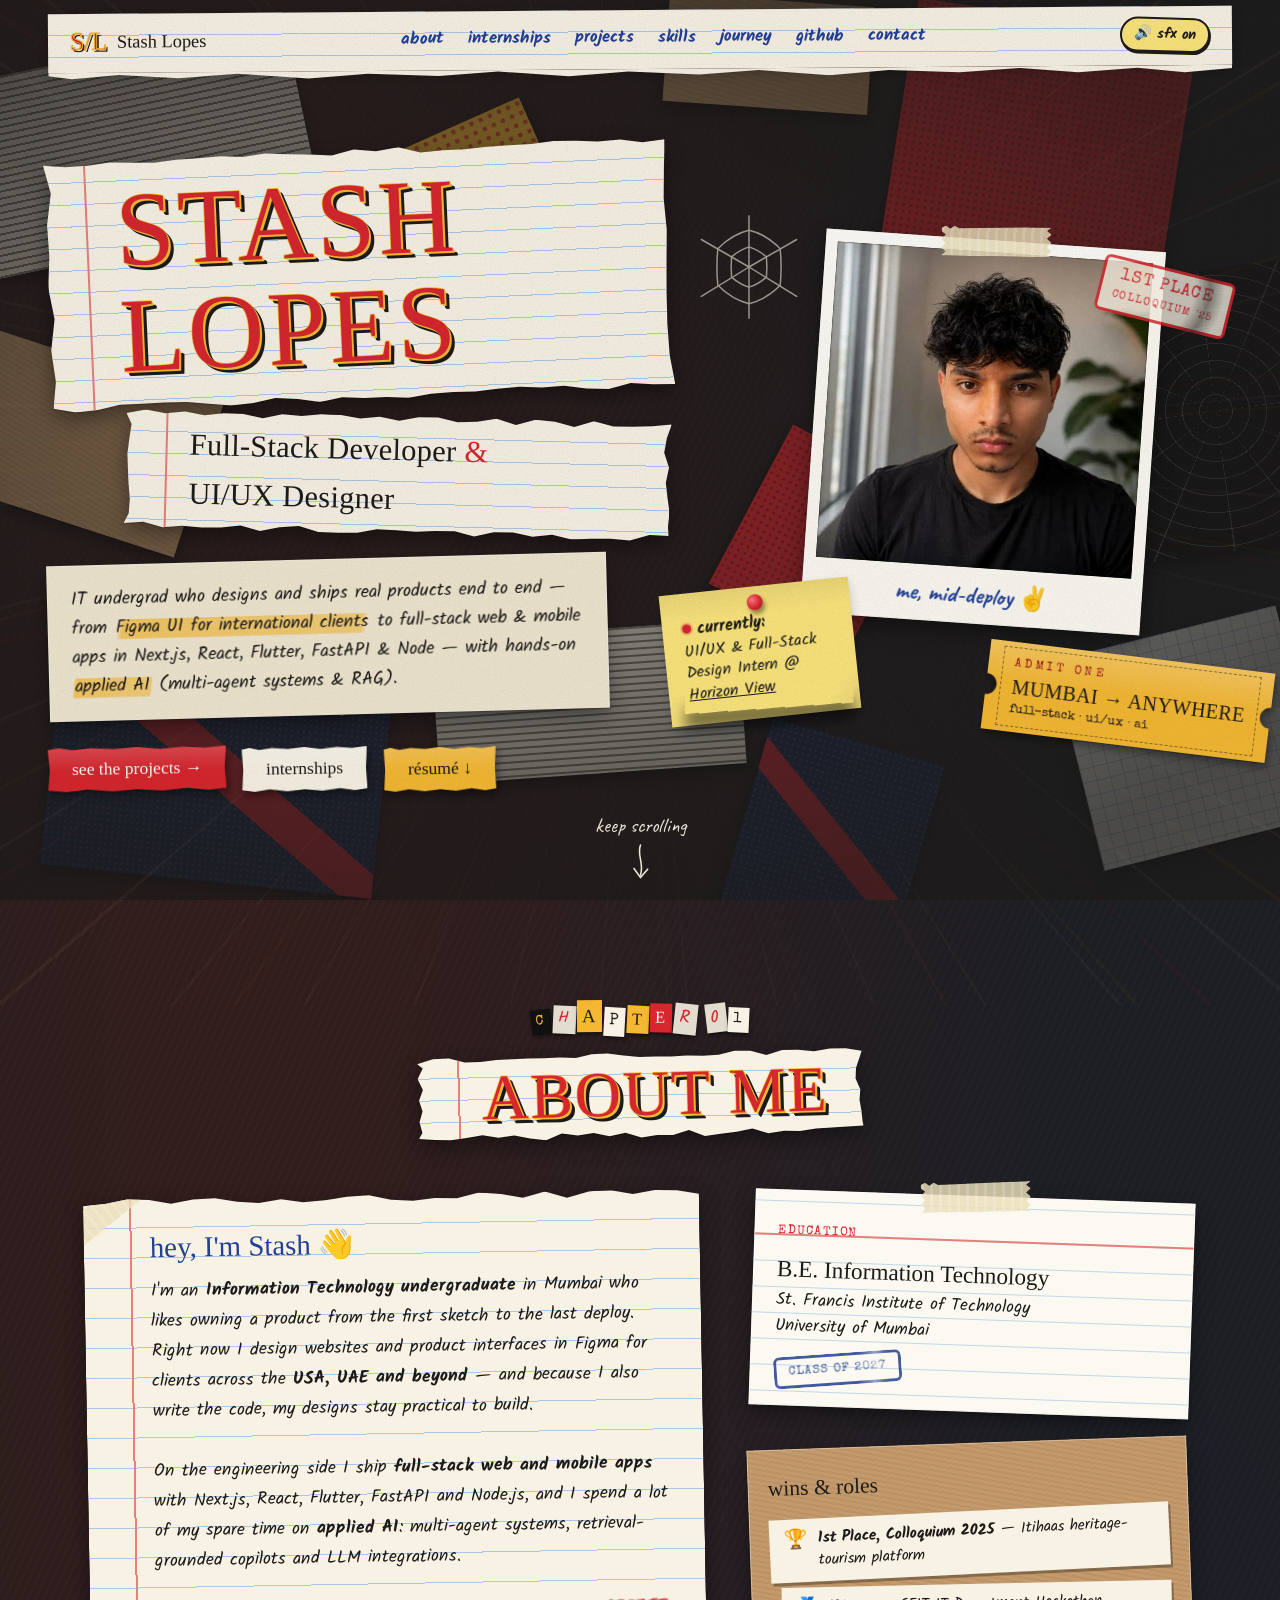
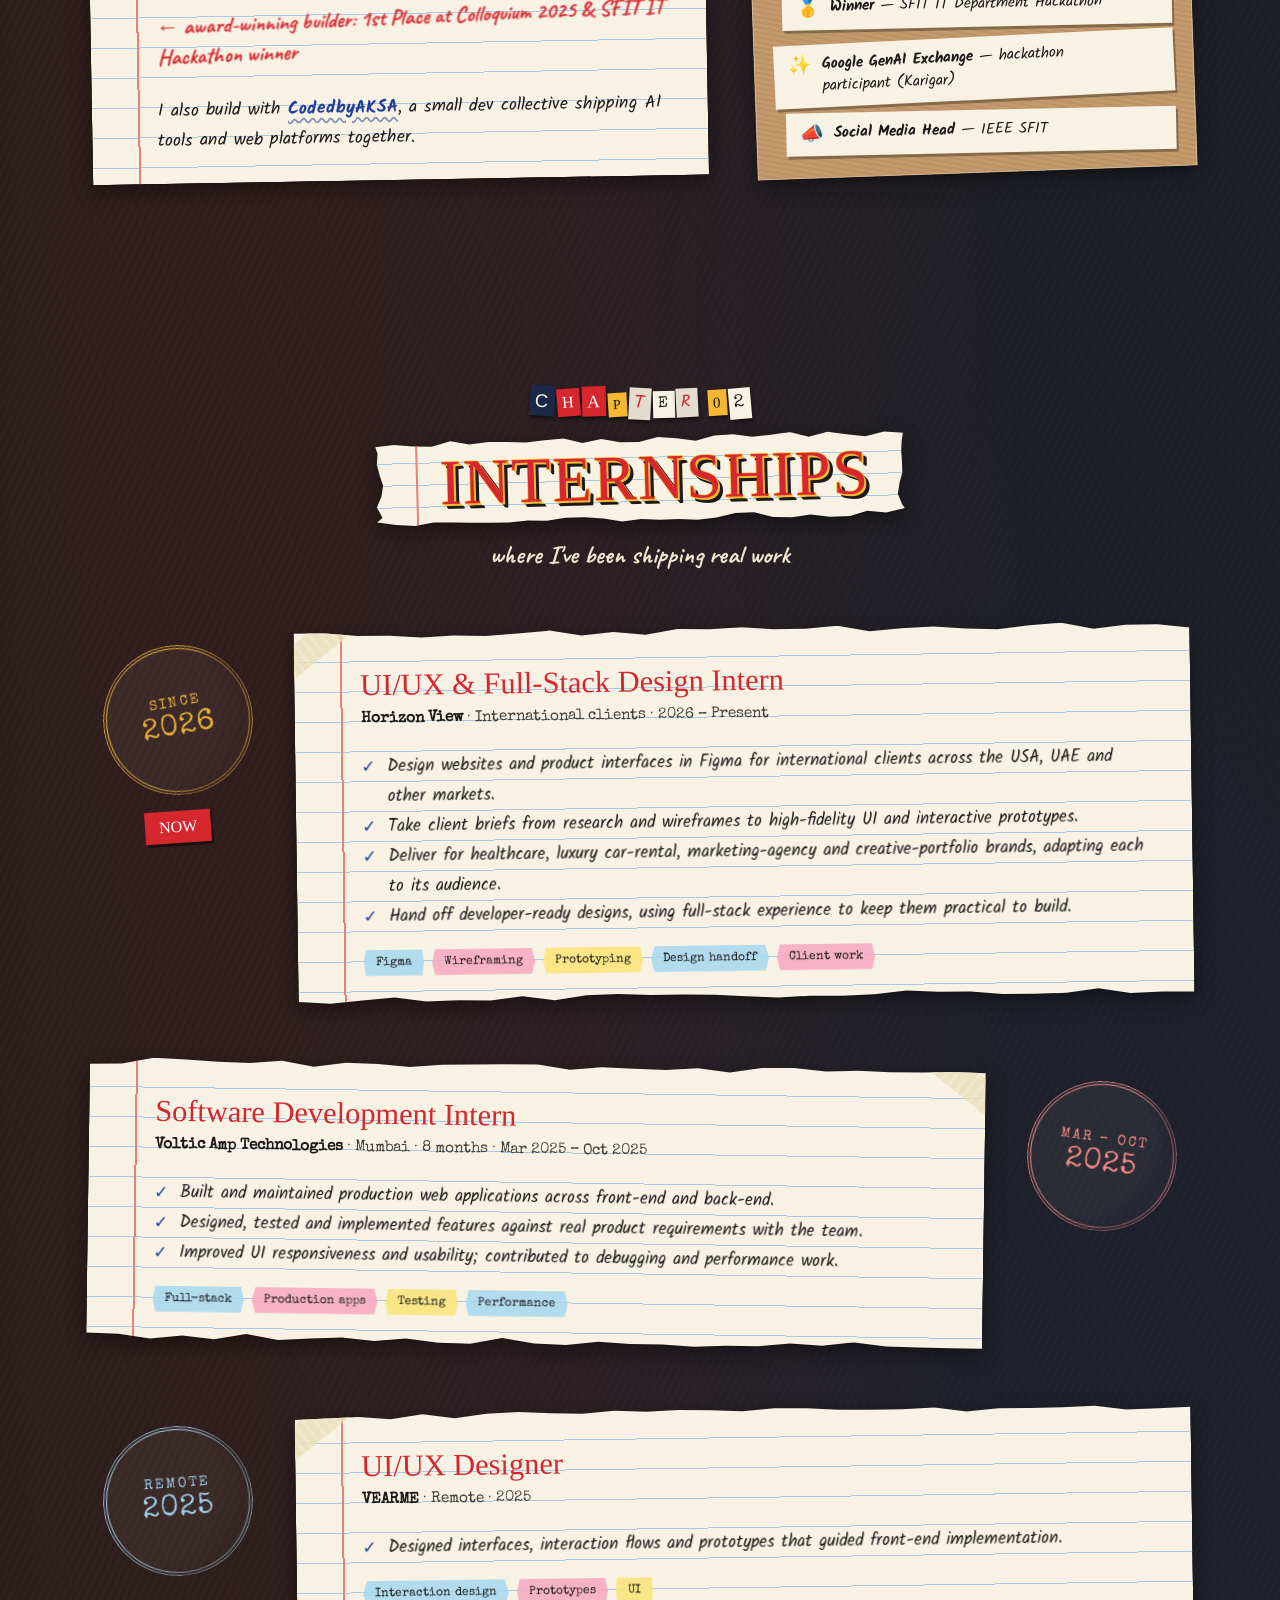
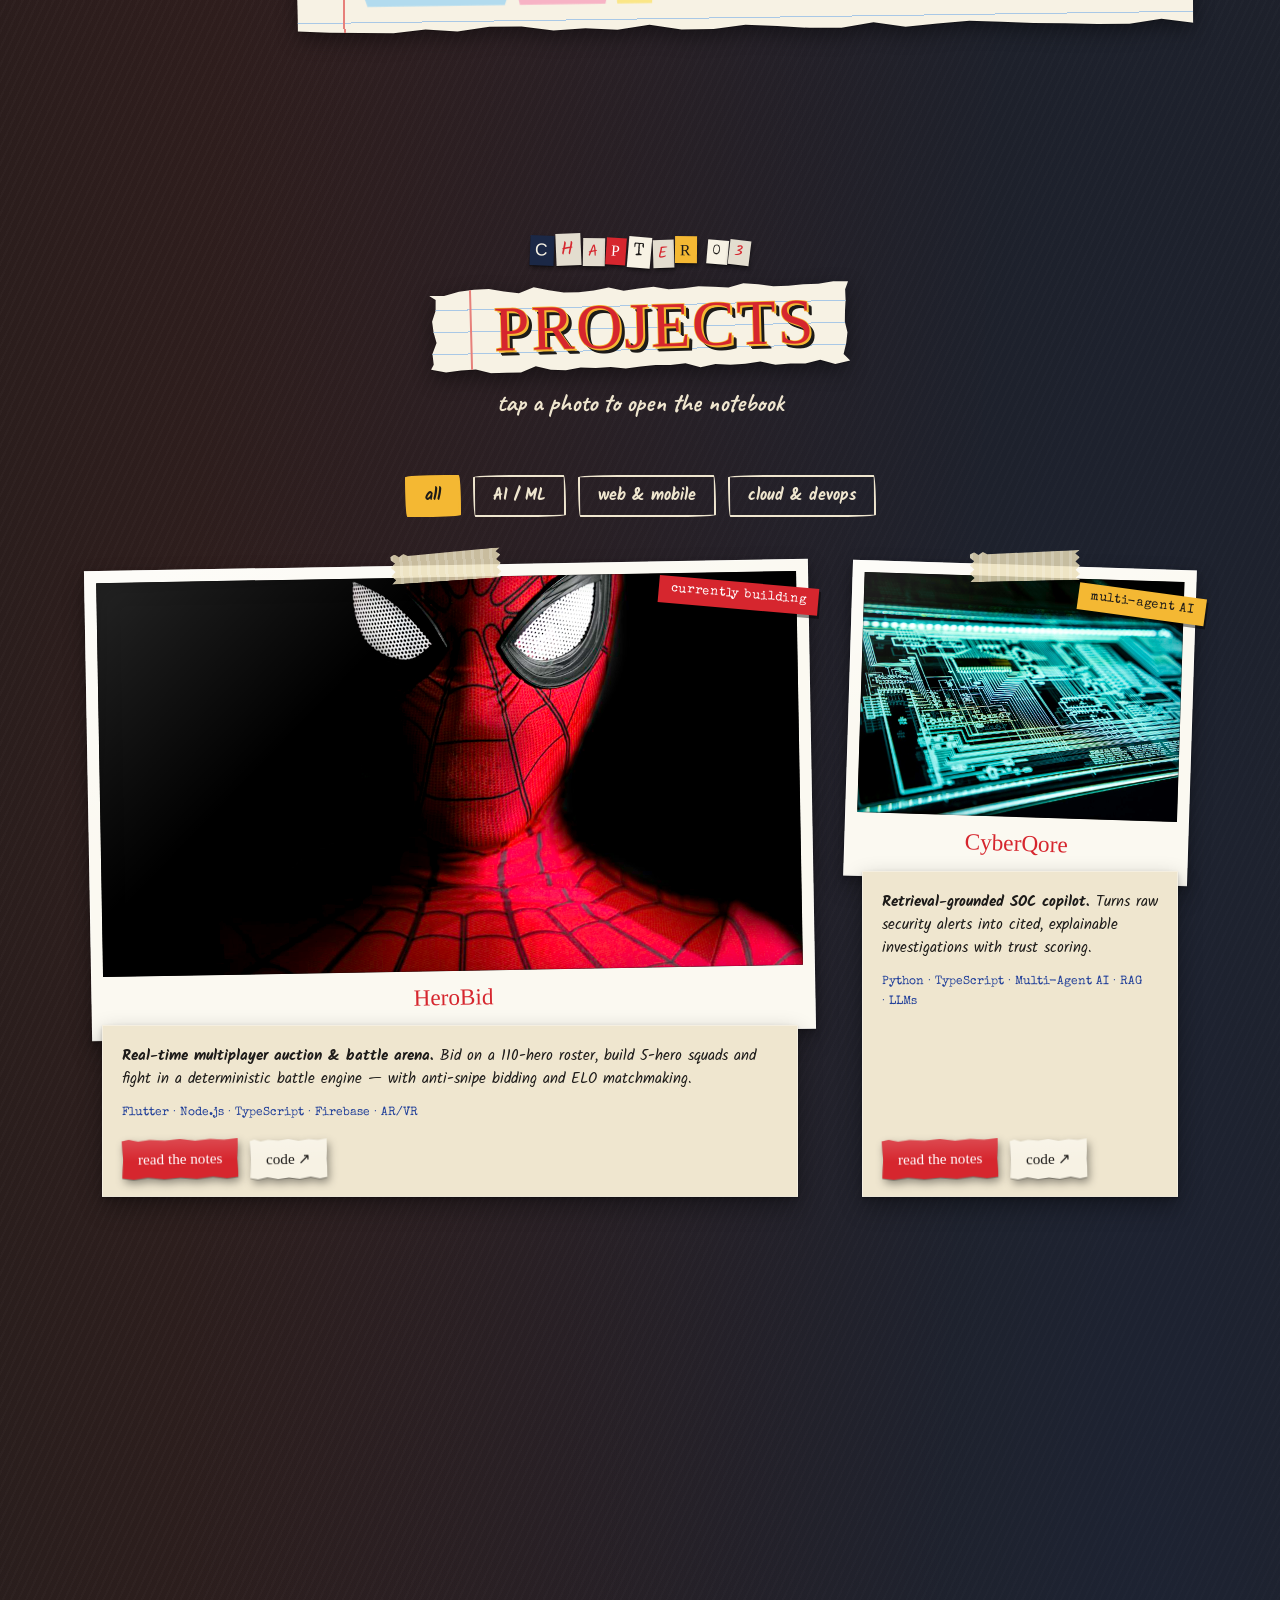
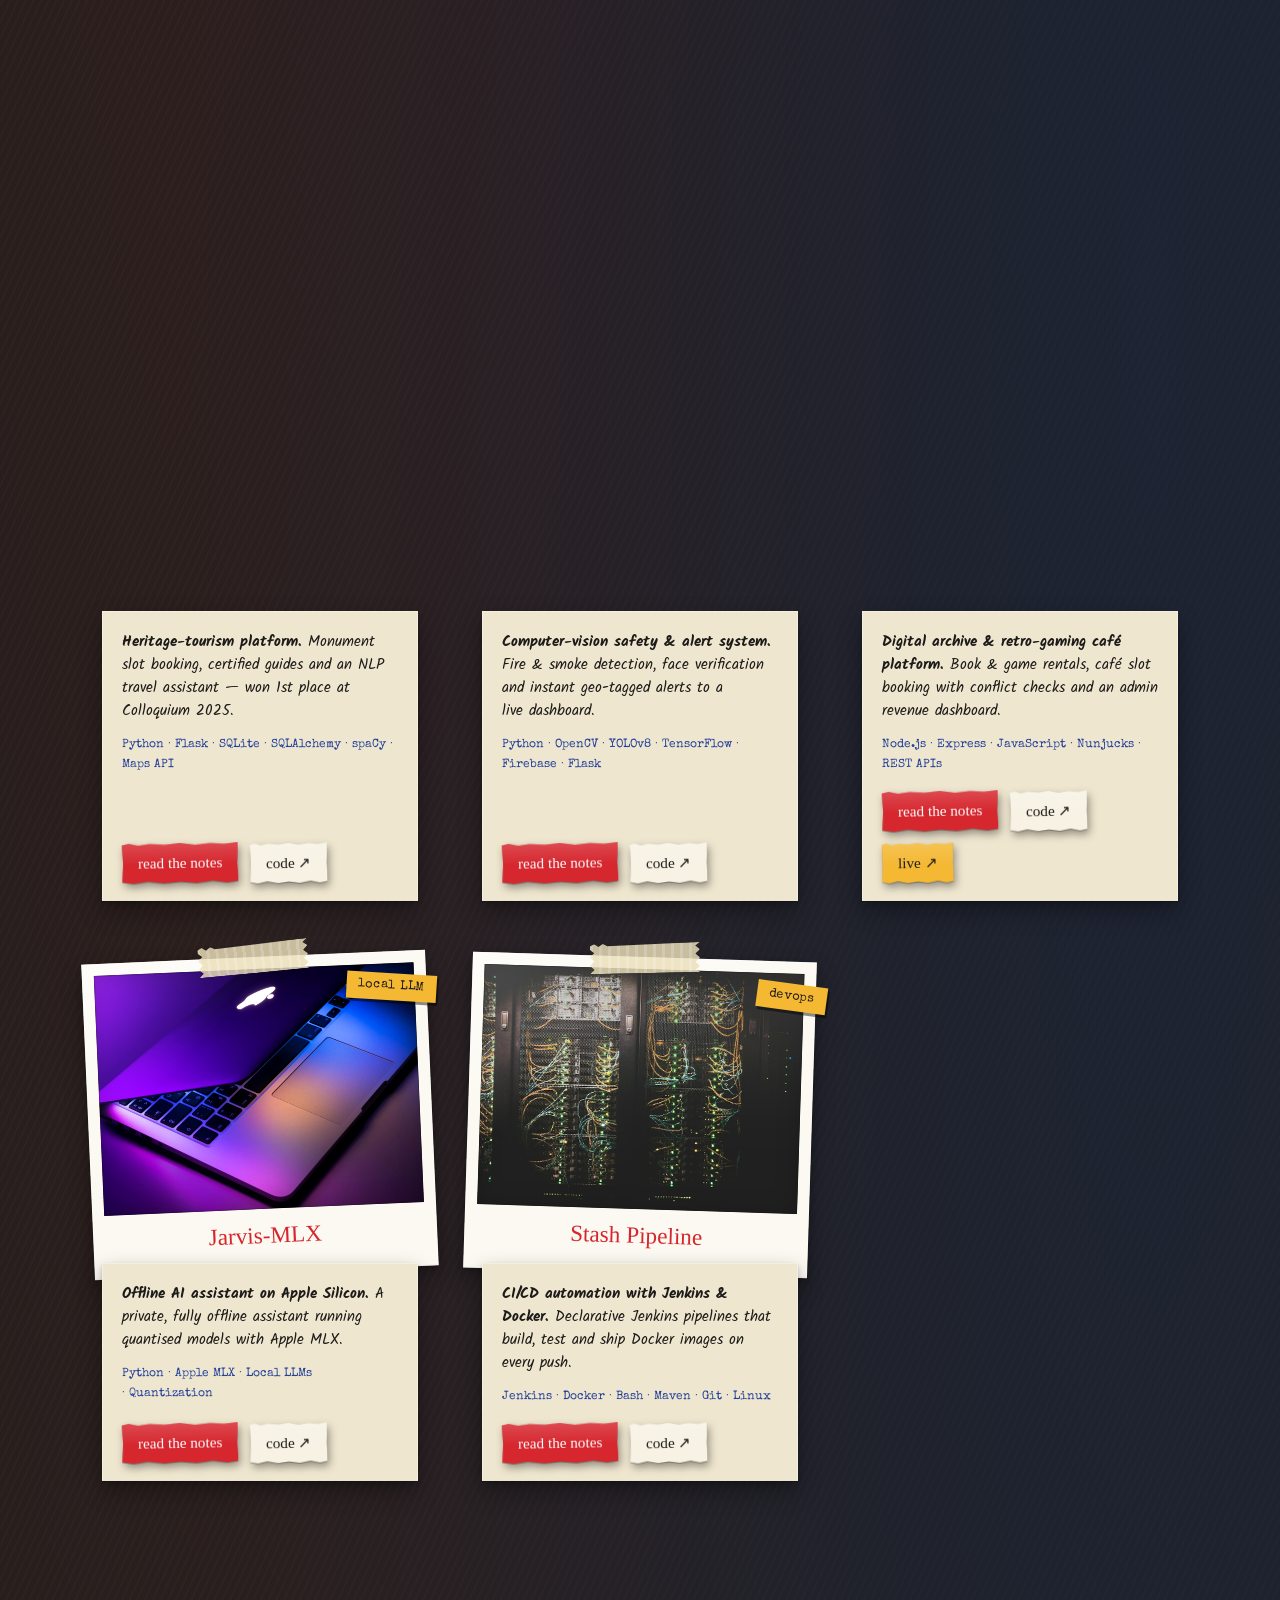
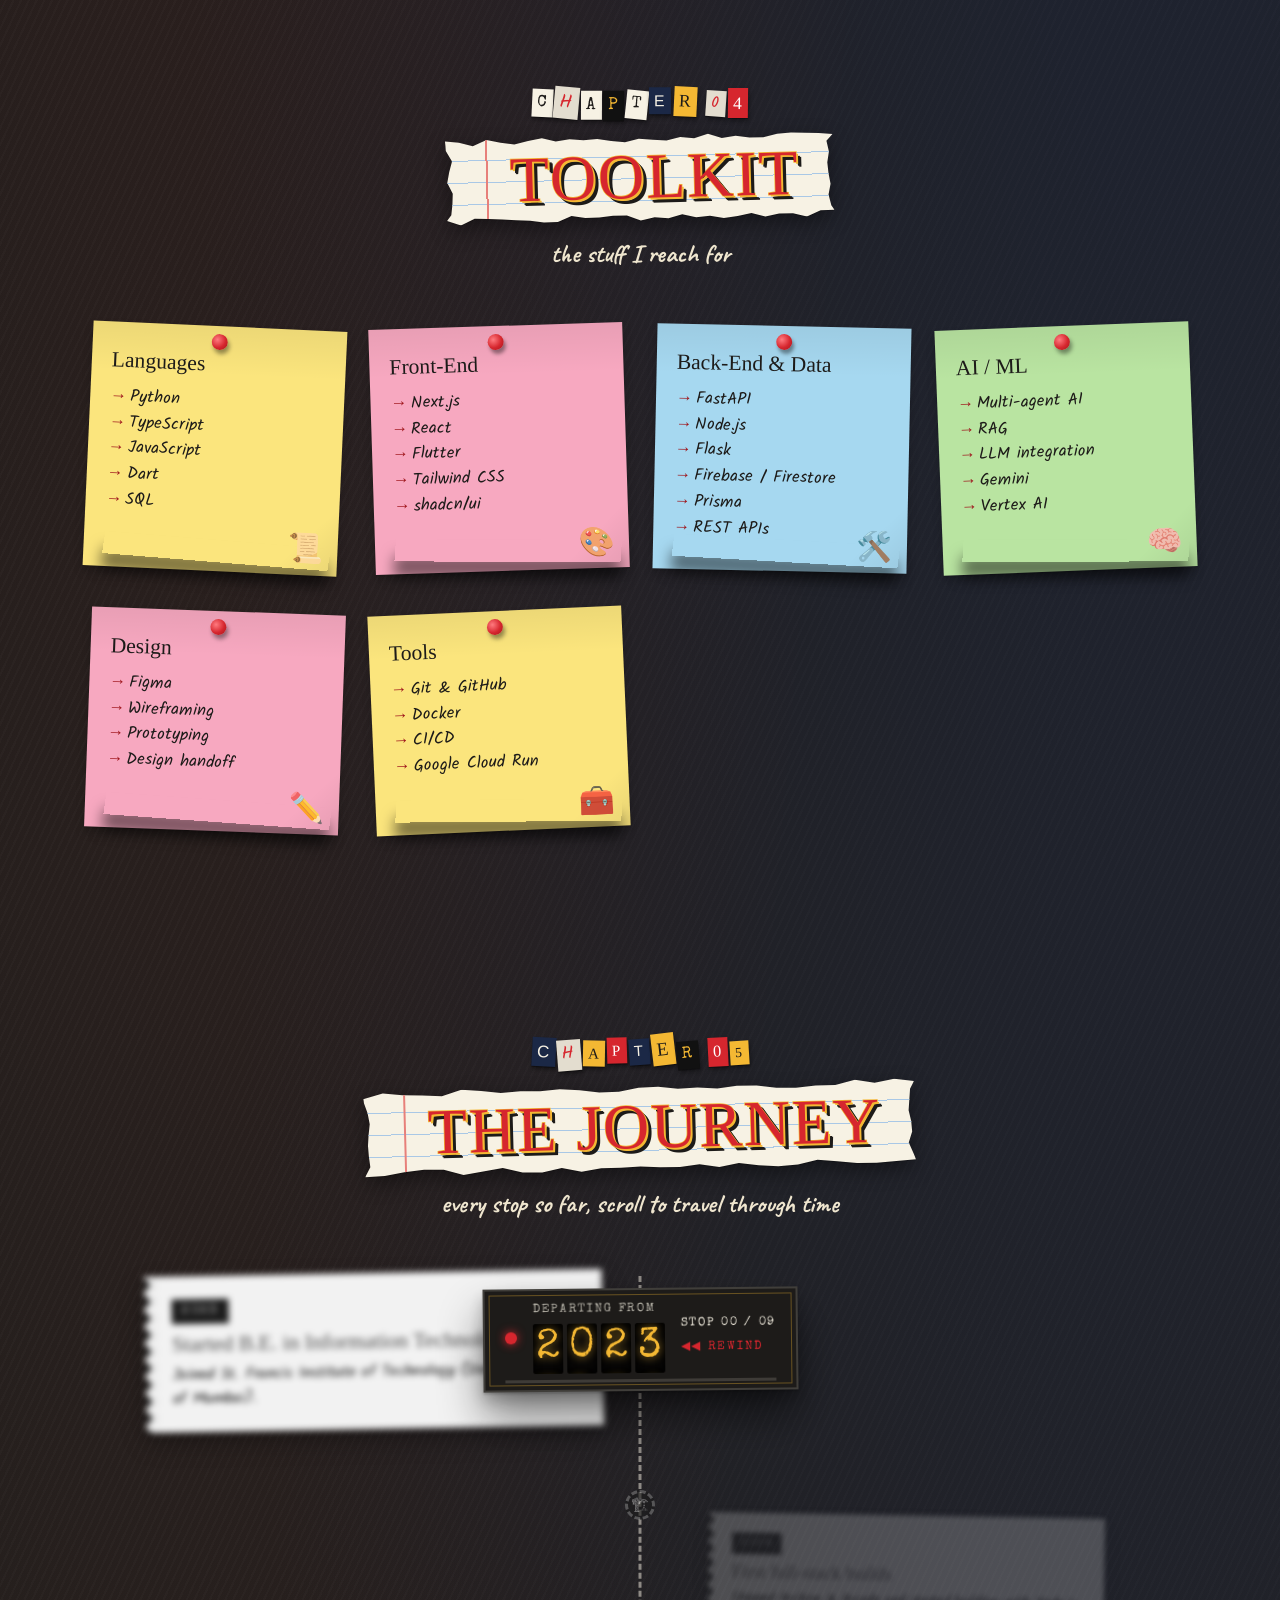
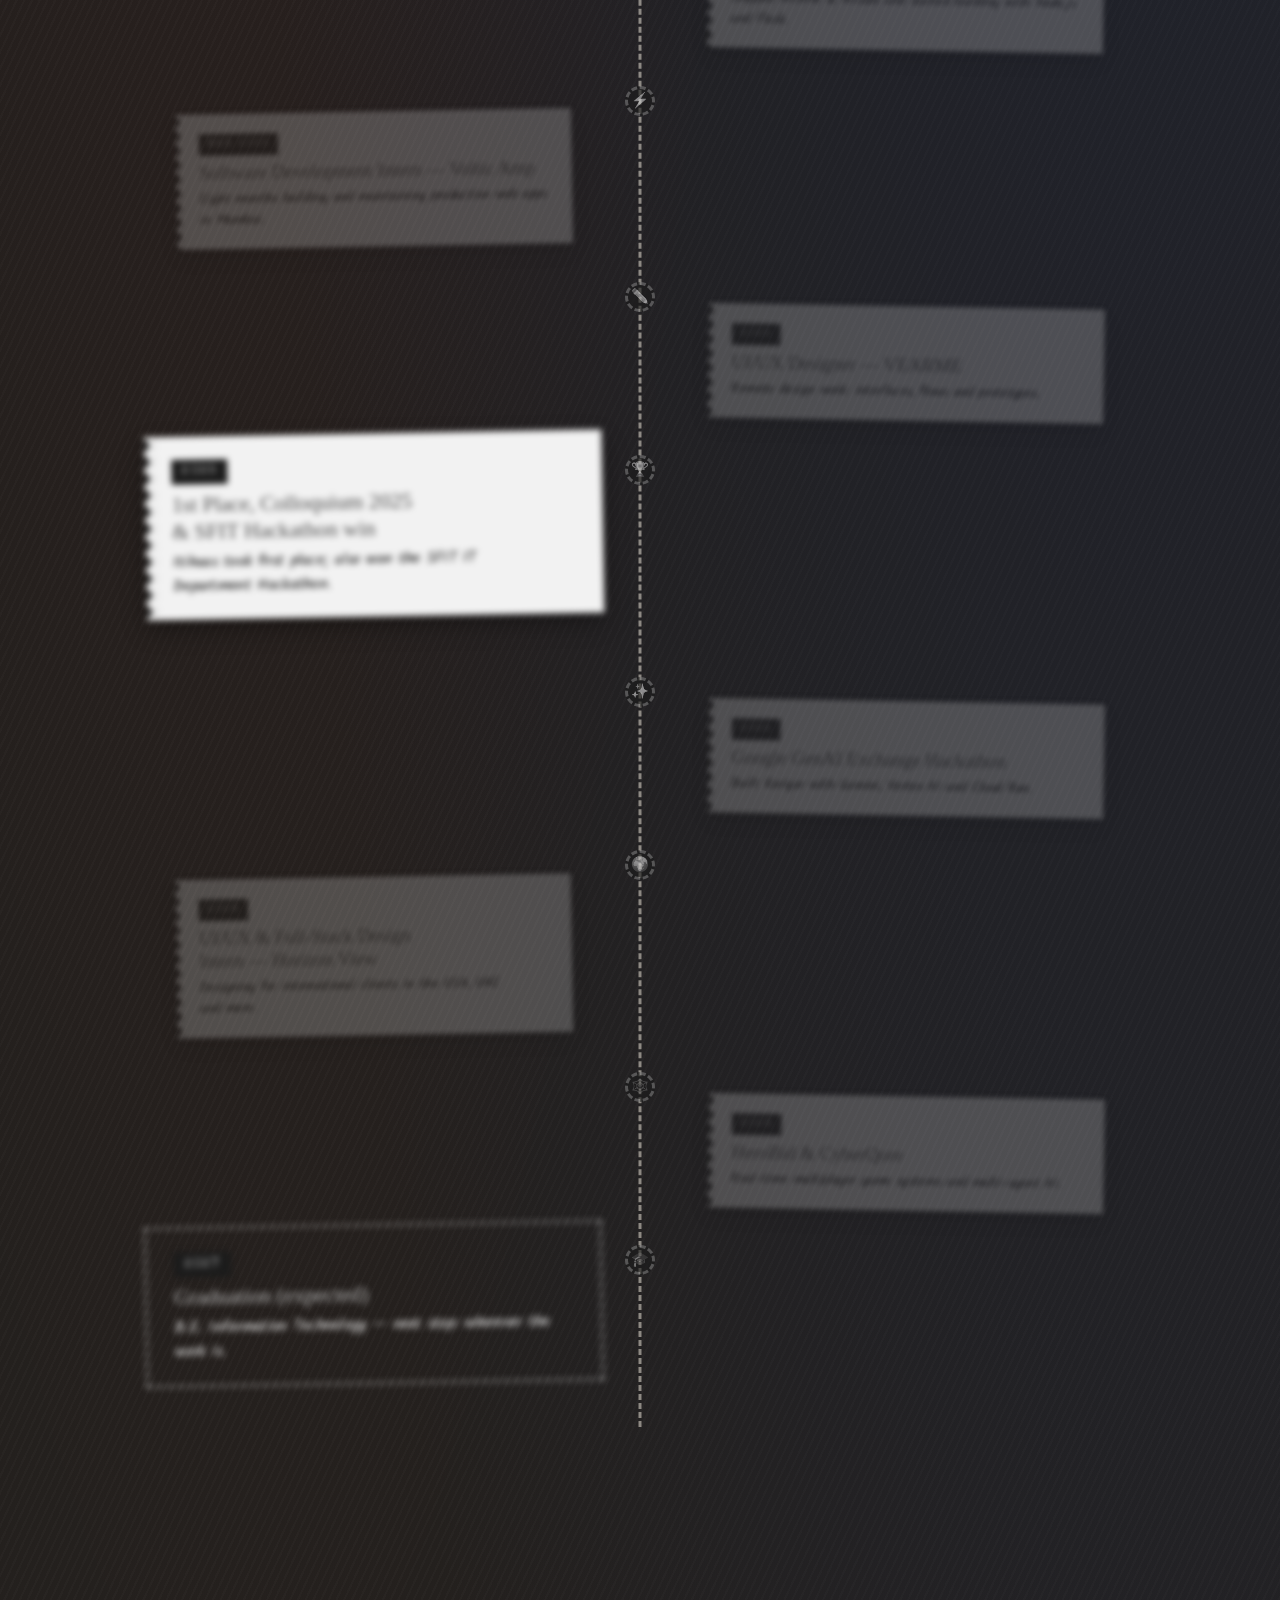
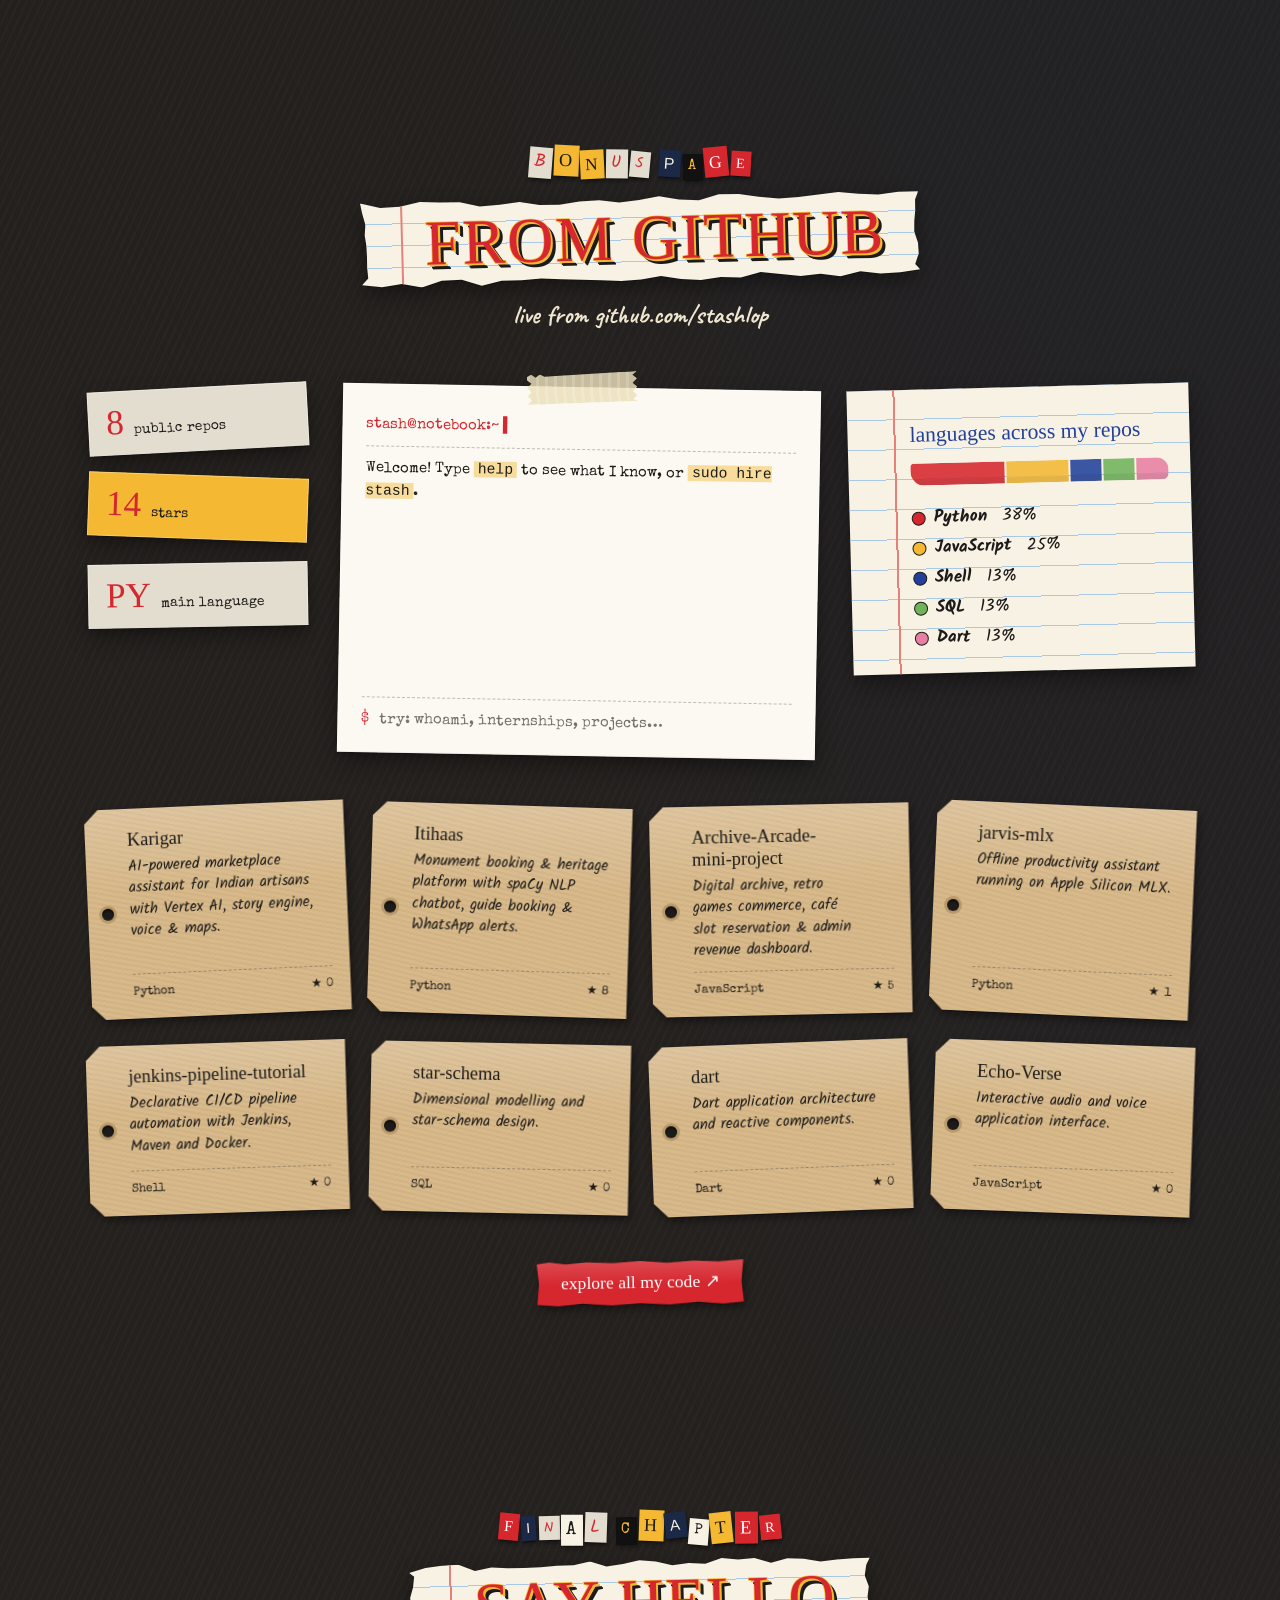
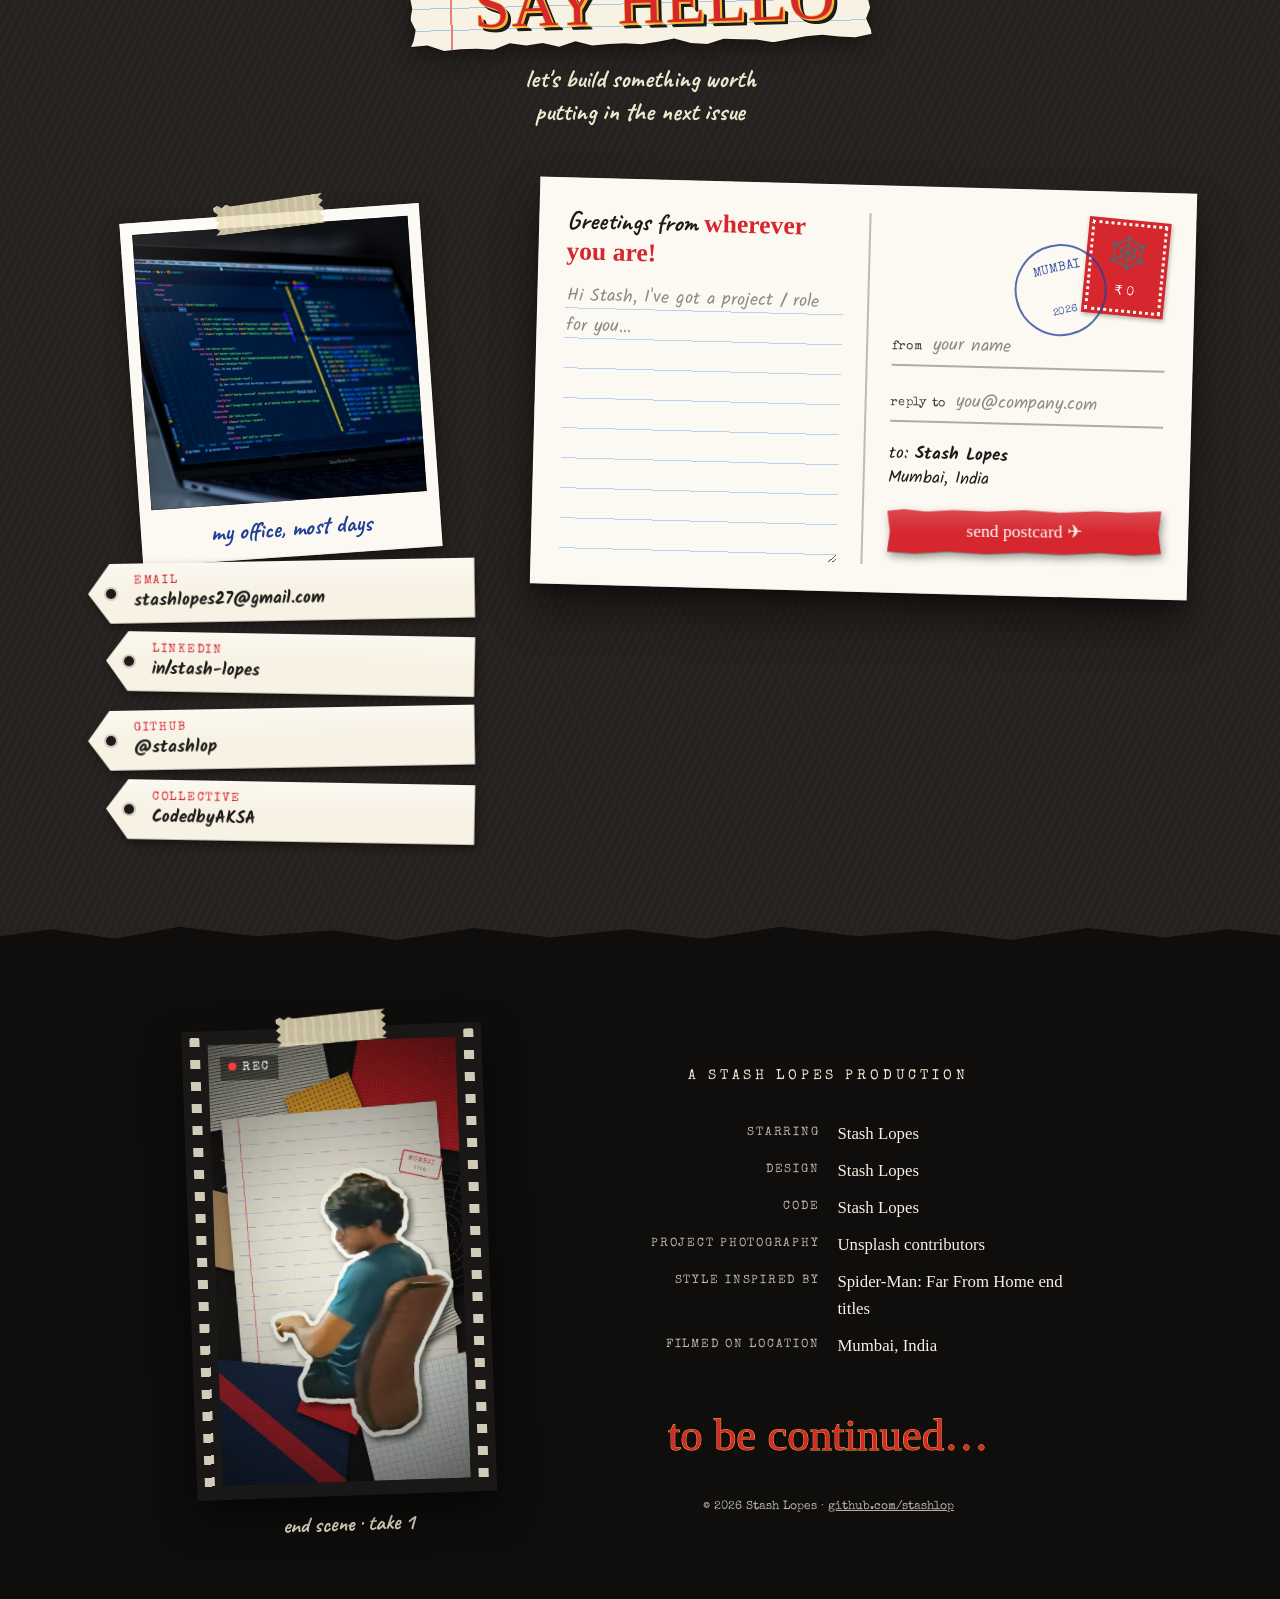
==== commit 3dd5bcb7: "Refine the scrapbook design: tokens, depth, motion and responsive polish Keeps the palette, fonts, l" ====
--- a/index.html
+++ b/index.html
@@ -126,7 +126,7 @@
         <div class="hero-art">
           <figure class="polaroid hero-polaroid paste" style="--r:4deg">
             <span class="tape tape-top" aria-hidden="true"></span>
-            <img src="assets/images/stash-photo.jpg" alt="Portrait of Stash Lopes" />
+            <span class="photo"><img src="assets/images/stash-photo.jpg" alt="Portrait of Stash Lopes" width="460" height="460" /></span>
             <figcaption>me, mid-deploy ✌</figcaption>
           </figure>
 
@@ -195,7 +195,7 @@
         </article>
 
         <div class="about-side">
-          <div class="index-card edu-card paste" style="--r:2deg">
+          <div class="index-card edu-card paste" style="--r:2deg" data-drift="0.04">
             <span class="tape tape-top" aria-hidden="true"></span>
             <span class="card-label">EDUCATION</span>
             <h3>B.E. Information Technology</h3>
@@ -205,7 +205,7 @@
 
           <div class="awards paste" style="--r:-2deg">
             <h3 class="hand-heading small">wins &amp; roles</h3>
-            <ul class="award-list">
+            <ul class="award-list" data-reveal-children>
               <li class="award ticket-stub"><span class="award-icon">🏆</span><span><strong>1st Place, Colloquium 2025</strong> — Itihaas heritage-tourism platform</span></li>
               <li class="award ticket-stub"><span class="award-icon">🥇</span><span><strong>Winner</strong> — SFIT IT Department Hackathon</span></li>
               <li class="award ticket-stub"><span class="award-icon">✨</span><span><strong>Google GenAI Exchange</strong> — hackathon participant (Karigar)</span></li>
@@ -245,7 +245,7 @@
         <p class="section-sub">tap a photo to open the notebook</p>
       </header>
 
-      <div class="project-filters" role="tablist" aria-label="Filter projects">
+      <div class="project-filters reveal" role="tablist" aria-label="Filter projects">
         <button class="filter-chip active" data-category="all" role="tab" aria-selected="true">all</button>
         <button class="filter-chip" data-category="ai" role="tab" aria-selected="false">AI / ML</button>
         <button class="filter-chip" data-category="web" role="tab" aria-selected="false">web &amp; mobile</button>
@@ -347,11 +347,11 @@
         </div>
       </div>
 
-      <div class="repo-tags" id="github-repos-grid">
+      <div class="repo-tags" id="github-repos-grid" data-reveal-children>
         <!-- Rendered via JS -->
       </div>
 
-      <div class="center-cta">
+      <div class="center-cta reveal">
         <a href="https://github.com/stashlop" target="_blank" rel="noopener noreferrer" class="tape-btn btn-red">explore all my code ↗</a>
       </div>
     </section>
@@ -370,13 +370,13 @@
 
       <div class="contact-layout">
         <div class="contact-side">
-          <figure class="polaroid contact-polaroid paste" style="--r:-4deg">
+          <figure class="polaroid contact-polaroid paste" style="--r:-4deg" data-drift="0.05">
             <span class="tape tape-top" aria-hidden="true"></span>
-            <img src="assets/images/projects/contact-desk.jpg" alt="Laptop with code on screen" loading="lazy" />
+            <span class="photo"><img src="assets/images/projects/contact-desk.jpg" alt="Laptop with code on screen" loading="lazy" /></span>
             <figcaption>my office, most days</figcaption>
           </figure>
 
-          <ul class="luggage-tags">
+          <ul class="luggage-tags" data-reveal-children>
             <li><a class="luggage-tag" href="mailto:stashlopes27@gmail.com"><span>email</span>stashlopes27@gmail.com</a></li>
             <li><a class="luggage-tag" href="https://www.linkedin.com/in/stash-lopes" target="_blank" rel="noopener noreferrer"><span>linkedin</span>in/stash-lopes</a></li>
             <li><a class="luggage-tag" href="https://github.com/stashlop" target="_blank" rel="noopener noreferrer"><span>github</span>@stashlop</a></li>
@@ -428,7 +428,7 @@
     <div class="credits-inner outro-grid">
 
       <!-- Outro: end scene on a strip of film -->
-      <figure class="outro-film" id="outro">
+      <figure class="outro-film" id="outro" data-drift="0.05">
         <span class="tape tape-top" aria-hidden="true"></span>
         <div class="film-strip">
           <div class="outro-frame">
@@ -448,7 +448,7 @@
         <figcaption>end scene · take 1</figcaption>
       </figure>
 
-      <div class="credits-text">
+      <div class="credits-text reveal">
         <p class="credits-presents">a Stash Lopes production</p>
         <dl class="credits-roll">
           <div><dt>Starring</dt><dd>Stash Lopes</dd></div>
--- a/styles/main.css
+++ b/styles/main.css
@@ -38,8 +38,52 @@
   --font-script: "Caveat", "Segoe Print", cursive;
   --font-type: "Special Elite", "Courier New", monospace;
 
-  --shadow-paper: 0 1px 1px rgba(0, 0, 0, 0.15), 0 8px 18px rgba(0, 0, 0, 0.35);
-  --shadow-lift: 0 2px 2px rgba(0, 0, 0, 0.18), 0 22px 40px rgba(0, 0, 0, 0.45);
+  /* Surfaces */
+  --card: #fbf9f1;
+  --manila: #d8b98a;
+  --manila-edge: #b99a6b;
+  --credits: #0f0e0d;
+  --on-board: var(--paper);
+  --on-board-soft: rgba(247, 242, 228, 0.72);
+  --rule: rgba(29, 27, 25, 0.28);
+
+  /* Type scale */
+  --fs-label: 0.78rem;
+  --fs-meta: 0.86rem;
+  --fs-small: 0.96rem;
+  --fs-body: 1.06rem;
+  --fs-lead: 1.1rem;
+  --fs-h3: 1.4rem;
+  --track-label: 0.14em;
+  --track-wide: 0.28em;
+
+  /* Space */
+  --sp-1: 4px;
+  --sp-2: 8px;
+  --sp-3: 12px;
+  --sp-4: 16px;
+  --sp-5: 24px;
+  --sp-6: 32px;
+  --sp-7: 48px;
+  --sp-8: 64px;
+  --section-y: clamp(64px, 8vw, 104px);
+
+  /* Elevation: paper lying on the board, paper lifted off it, hard sticker
+     offset, and drop-shadows for pieces whose outline is cut with clip-path */
+  --shadow-paper: 0 1px 1px rgba(0, 0, 0, 0.16), 0 3px 6px rgba(0, 0, 0, 0.16), 0 10px 22px rgba(0, 0, 0, 0.32);
+  --shadow-lift: 0 2px 2px rgba(0, 0, 0, 0.18), 0 8px 14px rgba(0, 0, 0, 0.22), 0 26px 44px rgba(0, 0, 0, 0.45);
+  --shadow-sticker: 2px 3px 0 rgba(0, 0, 0, 0.3);
+  --cut-shadow: drop-shadow(0 1px 0 rgba(0, 0, 0, 0.25)) drop-shadow(2px 4px 4px rgba(0, 0, 0, 0.4));
+  --cut-shadow-lift: drop-shadow(0 1px 0 rgba(0, 0, 0, 0.25)) drop-shadow(4px 10px 10px rgba(0, 0, 0, 0.45));
+  --edge: inset 0 0 0 1px rgba(255, 255, 255, 0.35), inset 0 -1px 0 rgba(0, 0, 0, 0.07);
+
+  /* Motion */
+  --ease-out: cubic-bezier(0.2, 0.8, 0.2, 1);
+  --ease-spring: cubic-bezier(0.2, 1.4, 0.4, 1);
+  --dur-1: 0.15s;
+  --dur-2: 0.25s;
+  --dur-3: 0.45s;
+  --dur-4: 0.65s;
 
   --gutter: clamp(16px, 4vw, 48px);
   --max: 1200px;
@@ -57,9 +101,11 @@
 body {
   margin: 0;
   font-family: var(--font-hand);
-  font-size: 1.05rem;
+  font-size: var(--fs-body);
   line-height: 1.6;
   color: var(--ink);
+  -webkit-font-smoothing: antialiased;
+  text-rendering: optimizeLegibility;
   background-color: var(--board);
   background-image:
     radial-gradient(ellipse at 20% 0%, rgba(214, 38, 46, 0.12), transparent 55%),
@@ -77,7 +123,10 @@
 
 a { color: inherit; }
 
-button { font: inherit; cursor: pointer; }
+button { font: inherit; cursor: pointer; color: inherit; }
+
+h1, h2, h3, h4 { text-wrap: balance; }
+p, li { text-wrap: pretty; }
 
 .svg-defs { position: absolute; width: 0; height: 0; overflow: hidden; }
 
@@ -86,7 +135,7 @@
   overflow: hidden; clip: rect(0, 0, 0, 0); white-space: nowrap; border: 0;
 }
 
-:focus-visible { outline: 3px dashed var(--marker-gold); outline-offset: 3px; }
+:focus-visible { outline: 3px dashed var(--marker-gold); outline-offset: 3px; border-radius: 2px; }
 
 ::selection { background: var(--marker-gold); color: var(--ink); }
 
@@ -136,7 +185,7 @@
 /* Torn edges are applied by JS (clip-path on .torn). A clip-path also clips
    the element's own shadow, so JS wraps it and the wrapper casts the shadow. */
 .torn { box-shadow: none; }
-.torn-shadow { filter: drop-shadow(0 6px 10px rgba(0, 0, 0, 0.45)); max-width: 100%; }
+.torn-shadow { filter: drop-shadow(0 1px 0 rgba(0, 0, 0, 0.2)) drop-shadow(0 7px 10px rgba(0, 0, 0, 0.4)); max-width: 100%; }
 
 /* Masking tape */
 .tape {
@@ -164,27 +213,49 @@
 .polaroid {
   position: relative;
   margin: 0;
-  padding: 12px 12px 54px;
-  background: #fbfaf6;
-  box-shadow: var(--shadow-paper);
+  padding: 12px 12px 56px;
+  background: var(--card);
+  background-image: linear-gradient(160deg, rgba(255, 255, 255, 0.55), transparent 40%);
+  box-shadow: var(--shadow-paper), var(--edge);
+}
+
+/* The print itself: a window the photo can move inside, with a soft inner
+   edge so it sits in the frame rather than on it */
+.photo {
+  position: relative;
+  display: block;
+  overflow: hidden;
+  background: var(--ink);
+}
+
+.photo::after {
+  content: "";
+  position: absolute;
+  inset: 0;
+  pointer-events: none;
+  box-shadow: inset 0 0 0 1px rgba(0, 0, 0, 0.14), inset 0 0 24px rgba(0, 0, 0, 0.18);
+  background: linear-gradient(135deg, rgba(255, 255, 255, 0.14), transparent 32%);
 }
 
 .polaroid img {
   width: 100%;
+  height: auto;
   aspect-ratio: 1 / 1;
   object-fit: cover;
   filter: saturate(1.05) contrast(1.03);
+  transition: transform var(--dur-4) var(--ease-out), filter var(--dur-3) ease;
 }
 
 .polaroid figcaption {
   position: absolute;
   left: 0;
   right: 0;
-  bottom: 10px;
+  bottom: 14px;
   text-align: center;
   font-family: var(--font-script);
   font-weight: 700;
   font-size: 1.5rem;
+  line-height: 1.15;
   color: var(--ballpoint);
 }
 
@@ -194,8 +265,24 @@
   padding: 26px 20px 20px;
   font-family: var(--font-hand);
   color: var(--ink);
-  box-shadow: 0 2px 2px rgba(0, 0, 0, 0.12), 6px 14px 20px rgba(0, 0, 0, 0.35);
-  background-image: linear-gradient(180deg, rgba(0, 0, 0, 0.05), transparent 22%);
+  box-shadow: 0 1px 1px rgba(0, 0, 0, 0.14), 0 6px 10px rgba(0, 0, 0, 0.18);
+  background-image:
+    linear-gradient(180deg, rgba(0, 0, 0, 0.06), transparent 20%),
+    linear-gradient(315deg, rgba(0, 0, 0, 0.07), transparent 14%);
+}
+
+/* The un-stuck bottom edge curls up a little and throws a deeper shadow */
+.sticky-note::after {
+  content: "";
+  position: absolute;
+  z-index: -1;
+  left: 8%;
+  right: 3%;
+  bottom: 9px;
+  height: 22px;
+  box-shadow: 0 16px 14px rgba(0, 0, 0, 0.5);
+  transform: rotate(2deg) skewX(-4deg);
+  pointer-events: none;
 }
 
 .sticky-yellow { background-color: var(--sticky-yellow); }
@@ -219,18 +306,18 @@
 .index-card {
   position: relative;
   padding: 26px 24px 22px;
-  background-color: #fdfcf7;
+  background-color: var(--card);
   background-image:
     linear-gradient(180deg, transparent 44px, var(--paper-margin) 44px, var(--paper-margin) 46px, transparent 46px),
     repeating-linear-gradient(180deg, transparent 0 25px, rgba(169, 200, 230, 0.7) 25px 26px);
   background-position: 0 0, 0 20px;
-  box-shadow: var(--shadow-paper);
+  box-shadow: var(--shadow-paper), var(--edge);
 }
 
 .card-label {
   font-family: var(--font-type);
-  font-size: 0.8rem;
-  letter-spacing: 0.18em;
+  font-size: var(--fs-label);
+  letter-spacing: var(--track-label);
   color: var(--marker-red);
 }
 
@@ -264,10 +351,20 @@
   display: inline-flex;
   flex-direction: column;
   padding: 12px 26px;
-  background: var(--marker-gold);
   color: var(--ink);
   font-family: var(--font-type);
-  box-shadow: var(--shadow-paper);
+  filter: var(--cut-shadow);
+}
+
+/* The punched shape lives on a pseudo-element: a mask would clip the ticket's
+   own shadow, so the ticket casts it instead */
+.ticket::after {
+  content: "";
+  position: absolute;
+  inset: 0;
+  z-index: -1;
+  background: var(--marker-gold);
+  background-image: linear-gradient(180deg, rgba(255, 255, 255, 0.22), transparent 45%);
   -webkit-mask: radial-gradient(circle at 0 50%, transparent 10px, #000 11px) left / 51% 100% no-repeat,
                 radial-gradient(circle at 100% 50%, transparent 10px, #000 11px) right / 51% 100% no-repeat;
           mask: radial-gradient(circle at 0 50%, transparent 10px, #000 11px) left / 51% 100% no-repeat,
@@ -282,9 +379,9 @@
   pointer-events: none;
 }
 
-.ticket-label { font-size: 0.7rem; letter-spacing: 0.3em; color: var(--marker-red-dark); }
-.ticket-main { font-family: var(--font-marker); font-size: 1.25rem; letter-spacing: 0.02em; }
-.ticket-sub { font-size: 0.75rem; }
+.ticket-label { font-size: var(--fs-label); letter-spacing: var(--track-wide); color: var(--marker-red-dark); }
+.ticket-main { font-family: var(--font-marker); font-size: 1.25rem; letter-spacing: 0.02em; line-height: 1.3; }
+.ticket-sub { font-size: var(--fs-label); }
 
 /* Highlighter */
 mark.hl {
@@ -351,11 +448,11 @@
 /* Ransom-note cut-out letters (built by JS) */
 .kicker {
   display: inline-block;
-  margin-bottom: 12px;
+  margin-bottom: var(--sp-4);
   font-family: var(--font-type);
   font-size: 0.95rem;
   letter-spacing: 0.1em;
-  color: var(--paper);
+  color: var(--on-board);
   text-transform: uppercase;
 }
 
@@ -365,7 +462,7 @@
   margin: 0 1px;
   padding: 1px 5px;
   text-align: center;
-  box-shadow: 1px 2px 3px rgba(0, 0, 0, 0.4);
+  box-shadow: 0 1px 0 rgba(0, 0, 0, 0.3), 1px 3px 4px rgba(0, 0, 0, 0.4);
 }
 
 .ransom-space { display: inline-block; width: 0.5em; }
@@ -378,37 +475,56 @@
   font-weight: 700;
 }
 
+.ink-link { transition: color var(--dur-1) ease, text-decoration-color var(--dur-1) ease; }
 .ink-link:hover { color: var(--marker-red); text-decoration-color: var(--marker-red); }
 
 /* --------------------------------------------------------------------------
    Buttons — torn labels held by tape
    -------------------------------------------------------------------------- */
 .tape-btn {
-  position: relative;
+  --btn-bg: var(--paper);
+  position: relative;
+  z-index: 0;
   display: inline-flex;
   align-items: center;
   justify-content: center;
-  gap: 8px;
-  padding: 12px 24px;
+  gap: var(--sp-2);
+  min-height: 44px;
+  padding: 10px 24px;
   border: 0;
   font-family: var(--font-marker);
   font-size: 1.1rem;
+  line-height: 1.2;
   text-decoration: none;
   color: var(--ink);
-  background: var(--paper);
-  box-shadow: 3px 4px 0 rgba(0, 0, 0, 0.6);
+  background: none;
+  transform: rotate(-1deg);
+  filter: var(--cut-shadow);
+  transition: transform var(--dur-2) var(--ease-spring), filter var(--dur-2) ease;
+  -webkit-tap-highlight-color: transparent;
+}
+
+/* The torn label itself. It sits on a pseudo-element because clip-path would
+   cut off the button's own shadow; this way the label can lift off the page. */
+.tape-btn::before {
+  content: "";
+  position: absolute;
+  inset: 0;
+  z-index: -1;
+  background: var(--btn-bg);
+  background-image: linear-gradient(180deg, rgba(255, 255, 255, 0.16), transparent 55%);
   clip-path: polygon(0 4%, 6% 0, 14% 5%, 24% 1%, 37% 4%, 50% 0, 63% 5%, 76% 1%, 88% 4%, 100% 0, 99% 50%, 100% 96%, 90% 100%, 78% 95%, 64% 100%, 50% 96%, 36% 100%, 22% 95%, 10% 100%, 0 96%, 1% 50%);
-  transform: rotate(-1deg);
-  transition: transform 0.15s ease, background-color 0.15s ease;
-}
-
-.tape-btn:hover { transform: rotate(1deg) translateY(-2px) scale(1.03); }
-.tape-btn:active { transform: rotate(0) translateY(1px) scale(0.98); }
-
-.btn-red { background: var(--marker-red); color: #fff; }
-.btn-gold { background: var(--marker-gold); }
-.btn-paper { background: var(--paper); }
-.btn-ink { background: var(--ink); color: var(--paper); }
+  transition: filter var(--dur-1) ease;
+}
+
+.tape-btn:hover { transform: rotate(0.6deg) translateY(-3px) scale(1.03); filter: var(--cut-shadow-lift); }
+.tape-btn:hover::before { filter: brightness(1.06); }
+.tape-btn:active { transform: rotate(0deg) translateY(1px) scale(0.98); filter: drop-shadow(0 1px 1px rgba(0, 0, 0, 0.4)); transition-duration: 0.06s; }
+
+.btn-red { --btn-bg: var(--marker-red); color: #fff; }
+.btn-gold { --btn-bg: var(--marker-gold); }
+.btn-paper { --btn-bg: var(--paper); }
+.btn-ink { --btn-bg: var(--ink); color: var(--paper); }
 
 .w-full { width: 100%; }
 
@@ -438,7 +554,14 @@
   background-image: repeating-linear-gradient(180deg, transparent 0 21px, var(--paper-line) 21px 22px);
   transform: rotate(-0.4deg);
   width: calc(100% - 2 * var(--gutter));
-  box-shadow: 0 8px 16px rgba(0, 0, 0, 0.35);
+  box-shadow: 0 4px 10px rgba(0, 0, 0, 0.25);
+  transition: box-shadow var(--dur-3) ease, transform var(--dur-3) var(--ease-out);
+}
+
+/* Once the page has moved, the strip lifts a little higher off the board */
+.site-header.is-scrolled .header-strip {
+  box-shadow: 0 2px 4px rgba(0, 0, 0, 0.2), 0 14px 28px rgba(0, 0, 0, 0.5);
+  transform: rotate(0deg);
 }
 
 /* Ragged bottom edge (not a clip-path, so the mobile menu can overflow) */
@@ -491,7 +614,10 @@
   font-size: 1.05rem;
   color: var(--ballpoint);
   text-decoration: none;
-}
+  transition: color var(--dur-1) ease;
+}
+
+.nav-link:hover { color: var(--marker-red-dark); }
 
 /* Hand-drawn underline scribble */
 .nav-link::after {
@@ -504,7 +630,7 @@
   background: url("data:image/svg+xml,%3Csvg xmlns='http://www.w3.org/2000/svg' viewBox='0 0 100 10' preserveAspectRatio='none'%3E%3Cpath d='M2 6 C 20 2, 40 9, 60 4 S 90 3, 98 6' fill='none' stroke='%23d6262e' stroke-width='3' stroke-linecap='round'/%3E%3C/svg%3E") center / 100% 100% no-repeat;
   transform: scaleX(0);
   transform-origin: left;
-  transition: transform 0.25s ease;
+  transition: transform var(--dur-2) var(--ease-out);
 }
 
 .nav-link:hover::after,
@@ -514,6 +640,7 @@
 
 .sfx-toggle {
   flex-shrink: 0;
+  min-height: 34px;
   padding: 4px 12px;
   border: 2px solid var(--ink);
   border-radius: 999px 900px 999px 940px;
@@ -521,8 +648,14 @@
   font-family: var(--font-hand);
   font-weight: 700;
   font-size: 0.9rem;
+  white-space: nowrap;
   transform: rotate(2deg);
-}
+  box-shadow: 1px 2px 0 var(--ink);
+  transition: transform var(--dur-2) var(--ease-spring), box-shadow var(--dur-1) ease, background-color var(--dur-1) ease;
+}
+
+.sfx-toggle:hover { transform: rotate(-1deg) translateY(-1px); box-shadow: 2px 3px 0 var(--ink); }
+.sfx-toggle:active { transform: rotate(0deg) translateY(1px); box-shadow: 0 0 0 var(--ink); }
 
 .sfx-toggle.muted { background: var(--paper-warm); color: var(--ink-soft); }
 
@@ -530,6 +663,10 @@
   display: none;
   flex-direction: column;
   gap: 5px;
+  min-width: 44px;
+  min-height: 44px;
+  align-items: center;
+  justify-content: center;
   padding: 8px;
   border: 0;
   background: none;
@@ -541,10 +678,8 @@
   height: 3px;
   border-radius: 3px;
   background: var(--ink);
-  transition: transform 0.2s ease, opacity 0.2s ease;
-}
-
-.mobile-toggle:nth-child(1) span:nth-child(2) { width: 20px; }
+  transition: transform var(--dur-2) var(--ease-spring), opacity var(--dur-1) ease;
+}
 
 .mobile-toggle.active span:nth-child(1) { transform: translateY(8px) rotate(45deg); }
 .mobile-toggle.active span:nth-child(2) { opacity: 0; }
@@ -570,9 +705,13 @@
 .scrap {
   position: absolute;
   display: block;
-  box-shadow: 0 6px 14px rgba(0, 0, 0, 0.5);
-  opacity: 0;
-  animation: scrap-in 0.7s cubic-bezier(0.2, 1.4, 0.4, 1) forwards;
+  box-shadow: 0 1px 1px rgba(0, 0, 0, 0.3), 0 8px 16px rgba(0, 0, 0, 0.5);
+  opacity: 0.92;
+  /* Depth: scraps drift at different speeds with scroll and pointer (set by JS) */
+  translate:
+    calc(var(--mx, 0) * var(--depth, 0) * 60px)
+    calc((var(--sy, 0) * var(--depth, 0) + var(--my, 0) * var(--depth, 0) * 60) * 1px);
+  animation: scrap-in 0.7s var(--ease-spring) backwards;
 }
 
 .scrap-news {
@@ -638,8 +777,12 @@
 
 @keyframes scrap-in {
   from { opacity: 0; translate: 0 -40px; scale: 1.15; }
-  to { opacity: 0.92; translate: 0 0; scale: 1; }
-}
+}
+
+/* Parallax depth per scrap: negative lags behind the scroll, positive leads */
+.s1 { --depth: 0.1; } .s2 { --depth: 0.22; } .s3 { --depth: -0.12; } .s4 { --depth: 0.3; }
+.s5 { --depth: -0.2; } .s6 { --depth: 0.38; } .s7 { --depth: -0.08; } .s8 { --depth: 0.28; }
+.s9 { --depth: 0.14; } .s10 { --depth: 0.34; } .s11 { --depth: -0.16; } .s12 { --depth: 0.24; }
 
 /* Dim the collage so the title card reads */
 .collage::after {
@@ -665,13 +808,13 @@
   display: flex;
   flex-direction: column;
   align-items: flex-start;
-  gap: 14px;
+  gap: var(--sp-4);
 }
 
 .title-strip {
   padding: 18px 40px 22px 70px;
   transform: rotate(-2.5deg);
-  animation: strip-in 0.6s 0.65s cubic-bezier(0.2, 1.3, 0.4, 1) backwards;
+  animation: strip-in 0.6s 0.65s var(--ease-spring) backwards;
 }
 
 .title-strip .marker-title { font-size: clamp(2.8rem, 8.5vw, 6.6rem); }
@@ -679,7 +822,7 @@
 .subtitle-strip {
   margin-left: clamp(16px, 6vw, 80px);
   transform: rotate(1.5deg);
-  animation: strip-in 0.6s 0.85s cubic-bezier(0.2, 1.3, 0.4, 1) backwards;
+  animation: strip-in 0.6s 0.85s var(--ease-spring) backwards;
 }
 
 @keyframes strip-in {
@@ -688,12 +831,13 @@
 
 .hero-note {
   max-width: 560px;
-  margin-top: 10px;
-  padding: 18px 22px;
+  margin-top: var(--sp-2);
+  padding: 20px 24px;
   background: var(--paper-warm);
   color: var(--ink);
-  font-size: 1.08rem;
-  box-shadow: var(--shadow-paper);
+  font-size: var(--fs-lead);
+  line-height: 1.65;
+  box-shadow: var(--shadow-paper), var(--edge);
   transform: rotate(var(--r, 0deg));
 }
 
@@ -702,8 +846,8 @@
 .hero-cta {
   display: flex;
   flex-wrap: wrap;
-  gap: 14px;
-  margin-top: 14px;
+  gap: var(--sp-4);
+  margin-top: var(--sp-4);
 }
 
 .hero-art {
@@ -747,7 +891,7 @@
   mix-blend-mode: normal;
 }
 
-.doodle { position: absolute; color: var(--paper); opacity: 0.7; }
+.doodle { position: absolute; color: var(--paper); opacity: 0.6; }
 
 .doodle-web {
   width: 110px;
@@ -769,7 +913,11 @@
   font-size: 1.3rem;
   text-decoration: none;
   transform: translateX(-50%);
-}
+  opacity: calc(1 - var(--sy, 0) / 220);
+  transition: color var(--dur-1) ease;
+}
+
+.scroll-hint:hover { color: var(--marker-gold); }
 
 .scroll-hint svg { width: 26px; height: 40px; animation: nudge 1.6s ease-in-out infinite; }
 
@@ -782,14 +930,14 @@
   position: relative;
   max-width: var(--max);
   margin: 0 auto;
-  padding: clamp(70px, 10vw, 120px) var(--gutter);
+  padding: var(--section-y) var(--gutter);
 }
 
 .section-head {
   display: flex;
   flex-direction: column;
   align-items: center;
-  margin-bottom: clamp(36px, 6vw, 64px);
+  margin-bottom: clamp(36px, 5vw, 56px);
   text-align: center;
 }
 
@@ -798,11 +946,14 @@
 .head-strip .marker-title { font-size: clamp(2.2rem, 6vw, 4rem); }
 
 .section-sub {
-  margin: 18px 0 0;
+  margin: var(--sp-4) 0 0;
+  max-width: 34ch;
   font-family: var(--font-script);
   font-weight: 700;
-  font-size: 1.6rem;
+  font-size: clamp(1.35rem, 2.4vw, 1.6rem);
+  line-height: 1.3;
   color: var(--paper-warm);
+  text-wrap: balance;
 }
 
 /* Paste-in reveal */
@@ -817,8 +968,56 @@
    fill so hover transforms still apply once it has landed. */
 .js .paste.revealed {
   animation: cutout-in 0.5s steps(1, end) backwards;
-  transition: box-shadow 0.2s ease;
-}
+  animation-delay: var(--stagger, 0ms);
+  transition: box-shadow var(--dur-2) ease;
+}
+
+/* Pieces that arrive together land one after another (delay set by JS) */
+
+/* Soft rise for everything that is not a pasted piece of paper: notes, tags,
+   lists. Uses the individual translate property so it never fights a
+   component's own transform. */
+.js .reveal {
+  opacity: 0;
+  translate: 0 22px;
+  transition: opacity var(--dur-4) var(--ease-out), translate var(--dur-4) var(--ease-out);
+  transition-delay: var(--stagger, 0ms);
+}
+
+.js .reveal.revealed { opacity: 1; translate: 0 0; }
+
+/* Pieces with their own hover transform keep it; only the entrance is staggered */
+.js .repo-tag.reveal,
+.js .award.reveal {
+  transition:
+    opacity var(--dur-4) var(--ease-out) var(--stagger, 0ms),
+    translate var(--dur-4) var(--ease-out) var(--stagger, 0ms),
+    transform var(--dur-3) var(--ease-spring),
+    filter var(--dur-2) ease;
+}
+
+/* Section heads: the ransom letters land one by one, the title strip is
+   slapped down, then the handwritten subtitle fades in underneath */
+.js .section-head:not(.revealed) > * { opacity: 0; }
+
+.js .section-head.revealed .ransom-letter {
+  animation: letter-in 0.22s steps(2, end) backwards;
+  animation-delay: calc(var(--n, 0) * 40ms);
+}
+
+.js .section-head.revealed > .torn-shadow { animation: strip-slap 0.55s 0.2s var(--ease-spring) backwards; }
+
+.js .section-head.revealed > .section-sub { animation: rise-in var(--dur-4) 0.5s var(--ease-out) backwards; }
+
+@keyframes letter-in { from { opacity: 0; scale: 1.7; } }
+
+@keyframes strip-slap {
+  from { opacity: 0; translate: 0 -26px; scale: 1.1; rotate: -5deg; }
+  60% { opacity: 1; }
+}
+
+/* Loose pieces drift a few pixels against the scroll (offset set by JS) */
+[data-drift] { translate: 0 calc(var(--drift, 0) * 1px); }
 
 @keyframes cutout-in {
   0% { opacity: 0; transform: translate(-20px, -46px) rotate(calc(var(--r, 0deg) + 11deg)) scale(1.14); }
@@ -853,7 +1052,7 @@
   align-items: start;
 }
 
-.about-page { font-size: 1.08rem; }
+.about-page { font-size: var(--fs-lead); }
 
 .margin-note {
   font-family: var(--font-script);
@@ -865,7 +1064,7 @@
 
 .guild-line { margin-bottom: 0 !important; }
 
-.about-side { display: flex; flex-direction: column; gap: 34px; }
+.about-side { display: flex; flex-direction: column; gap: var(--sp-6); }
 
 .edu-card h3 {
   margin: 12px 0 4px;
@@ -877,13 +1076,13 @@
 
 .edu-card p { margin: 0 0 12px; line-height: 26px; }
 
-.small-stamp { --sr: -6deg; font-size: 0.8rem; }
+.small-stamp { --sr: -6deg; font-size: var(--fs-label); }
 
 .awards {
-  padding: 22px 20px 16px;
+  padding: 24px 20px 20px;
   background: var(--kraft);
   background-image: repeating-linear-gradient(12deg, rgba(0, 0, 0, 0.05) 0 2px, transparent 2px 5px);
-  box-shadow: var(--shadow-paper);
+  box-shadow: var(--shadow-paper), var(--edge);
 }
 
 .awards .hand-heading { color: var(--ink); }
@@ -896,13 +1095,15 @@
   gap: 10px;
   padding: 10px 14px;
   background: var(--paper);
-  font-size: 0.98rem;
+  font-size: var(--fs-small);
   line-height: 1.4;
-  box-shadow: 2px 3px 0 rgba(0, 0, 0, 0.25);
+  box-shadow: var(--shadow-sticker);
+  transition: transform var(--dur-2) var(--ease-spring);
 }
 
 .award:nth-child(odd) { transform: rotate(-0.8deg); }
 .award:nth-child(even) { transform: rotate(0.8deg); margin-left: 10px; }
+.award:nth-child(n):hover { transform: rotate(0deg) translateX(4px); }
 
 .award-icon { font-size: 1.2rem; line-height: 1.2; }
 
@@ -948,10 +1149,12 @@
   background: rgba(247, 242, 228, 0.06);
   color: var(--marker-gold);
   mix-blend-mode: normal;
-  font-size: 0.85rem;
-}
-
-.exp-date-stamp strong { font-size: 1.05rem; }
+  opacity: 0.95;
+  font-size: 0.9rem;
+  letter-spacing: var(--track-label);
+}
+
+.exp-date-stamp strong { font-size: 1.9rem; letter-spacing: 0.04em; line-height: 1.1; font-weight: 400; }
 
 .exp-entry:nth-child(3n + 2) .exp-date-stamp { color: #ff8e8e; --sr: 8deg; }
 .exp-entry:nth-child(3n) .exp-date-stamp { color: var(--sticky-blue); --sr: -4deg; }
@@ -962,6 +1165,7 @@
   color: #fff;
   font-family: var(--font-marker);
   font-size: 1rem;
+  line-height: 1.5;
   transform: rotate(-4deg);
   box-shadow: 2px 3px 0 rgba(0, 0, 0, 0.5);
 }
@@ -980,7 +1184,7 @@
 .exp-company {
   margin: 0 0 18px !important;
   font-family: var(--font-type);
-  font-size: 1rem;
+  font-size: var(--fs-small);
   color: var(--ink-soft);
 }
 
@@ -1008,8 +1212,8 @@
   display: inline-block;
   padding: 2px 12px;
   font-family: var(--font-type);
-  font-size: 0.82rem;
-  line-height: 1.6;
+  font-size: var(--fs-label);
+  line-height: 1.75;
   background: rgba(166, 216, 240, 0.85);
   clip-path: polygon(3% 0, 97% 0, 100% 50%, 97% 100%, 3% 100%, 0 50%);
 }
@@ -1024,12 +1228,13 @@
   display: flex;
   flex-wrap: wrap;
   justify-content: center;
-  gap: 10px;
-  margin-bottom: 44px;
+  gap: var(--sp-3);
+  margin-bottom: var(--sp-7);
 }
 
 .filter-chip {
-  padding: 6px 16px;
+  min-height: 40px;
+  padding: 6px 18px;
   border: 2px solid var(--paper-warm);
   border-radius: 255px 15px 225px 15px / 15px 225px 15px 255px;
   background: transparent;
@@ -1037,10 +1242,12 @@
   font-family: var(--font-hand);
   font-weight: 700;
   font-size: 1rem;
-  transition: background-color 0.15s ease, color 0.15s ease, transform 0.15s ease;
-}
-
-.filter-chip:hover { transform: rotate(-2deg); }
+  transition: background-color var(--dur-2) ease, border-color var(--dur-2) ease, color var(--dur-2) ease, transform var(--dur-2) var(--ease-spring);
+}
+
+.filter-chip:hover { transform: rotate(-2deg) translateY(-2px); background: rgba(247, 242, 228, 0.1); }
+.filter-chip:active { transform: scale(0.96); }
+.filter-chip.active:hover { background: var(--marker-gold); }
 
 .filter-chip.active {
   background: var(--marker-gold);
@@ -1064,19 +1271,28 @@
 .project-card.is-featured { grid-column: span 2; }
 
 .project-card .polaroid {
-  transition: transform 0.25s cubic-bezier(0.2, 1.4, 0.4, 1), box-shadow 0.25s ease;
-}
+  padding-bottom: 64px;
+  transition: transform var(--dur-3) var(--ease-spring), box-shadow var(--dur-3) ease;
+}
+
+/* A long piece of paper swings further for the same angle: keep the wide
+   featured print nearly straight so its caption stays clear of the note */
+.project-card.is-featured .polaroid { --r: -1deg !important; }
 
 .project-card .polaroid img { aspect-ratio: 4 / 3; }
 .project-card.is-featured .polaroid img { aspect-ratio: 16 / 9; }
 
 .project-card:hover .polaroid,
 .project-card:focus-within .polaroid {
-  transform: rotate(0deg) translateY(-8px) scale(1.02);
-  box-shadow: var(--shadow-lift);
-}
+  transform: rotate(0deg) translateY(-8px) scale(1.015);
+  box-shadow: var(--shadow-lift), var(--edge);
+}
+
+.project-card:hover .polaroid img,
+.project-card:focus-within .polaroid img { transform: scale(1.06); filter: saturate(1.15) contrast(1.05); }
 
 .project-card .polaroid figcaption {
+  bottom: 24px;
   font-family: var(--font-marker);
   font-weight: 400;
   font-size: 1.45rem;
@@ -1090,44 +1306,53 @@
   z-index: 4;
   padding: 4px 12px;
   font-family: var(--font-type);
-  font-size: 0.75rem;
+  font-size: var(--fs-label);
   letter-spacing: 0.06em;
+  line-height: 1.5;
   background: var(--marker-gold);
   color: var(--ink);
   transform: rotate(6deg);
   box-shadow: 2px 3px 0 rgba(0, 0, 0, 0.45);
-}
+  transition: transform var(--dur-3) var(--ease-spring);
+}
+
+.project-card:hover .project-badge { transform: rotate(2deg) translateY(-6px); }
 
 .project-badge.badge-now { background: var(--marker-red); color: #fff; }
 
 .project-note {
   position: relative;
-  margin: -18px 14px 0;
-  padding: 18px 18px 14px;
+  flex: 1;
+  display: flex;
+  flex-direction: column;
+  margin: -10px 14px 0;
+  padding: 20px 20px 18px;
   background: var(--paper-warm);
   color: var(--ink);
-  font-size: 0.98rem;
-  line-height: 1.45;
-  box-shadow: var(--shadow-paper);
+  font-size: var(--fs-small);
+  line-height: 1.5;
+  box-shadow: var(--shadow-paper), var(--edge);
   z-index: 2;
 }
 
-.project-note p { margin: 0 0 10px; }
+.project-note p { margin: 0 0 var(--sp-3); }
 
 .project-stack {
-  margin: 0 0 12px;
   font-family: var(--font-type);
-  font-size: 0.8rem;
+  font-size: var(--fs-label);
+  line-height: 1.6;
   color: var(--ballpoint);
 }
 
 .project-actions {
   display: flex;
   flex-wrap: wrap;
-  gap: 10px;
-}
-
-.project-actions .tape-btn { padding: 7px 14px; font-size: 0.95rem; }
+  gap: var(--sp-3);
+  margin-top: auto;
+  padding-top: var(--sp-1);
+}
+
+.project-actions .tape-btn { min-height: 40px; padding: 7px 16px; font-size: 0.95rem; }
 
 .project-card.is-hidden { display: none; }
 
@@ -1140,9 +1365,11 @@
   gap: 40px 30px;
 }
 
-.skill-note { min-height: 220px; transform: rotate(var(--r, 0deg)); transition: transform 0.2s ease; }
-
-.skill-note:hover { transform: rotate(0deg) scale(1.04); z-index: 5; }
+.skill-note { min-height: 220px; padding-bottom: 28px; transform: rotate(var(--r, 0deg)); transition: transform var(--dur-3) var(--ease-spring); }
+
+.skill-note:hover { transform: rotate(0deg) translateY(-4px) scale(1.03); z-index: 5; }
+.skill-note .pin { transition: transform var(--dur-3) var(--ease-spring); }
+.skill-note:hover .pin { transform: translateY(-2px) scale(1.12); }
 
 .skill-note h3 {
   margin: 0 0 10px;
@@ -1168,7 +1395,8 @@
   color: var(--marker-red-dark);
 }
 
-.skill-note .skill-emoji { position: absolute; right: 14px; bottom: 8px; font-size: 1.8rem; opacity: 0.8; }
+.skill-note .skill-emoji { position: absolute; right: 14px; bottom: 10px; font-size: 1.8rem; line-height: 1; opacity: 0.8; transition: transform var(--dur-3) var(--ease-spring); }
+.skill-note:hover .skill-emoji { transform: rotate(-12deg) scale(1.15); }
 
 /* --------------------------------------------------------------------------
    Journey: a time machine. Scrolling travels through the years: the route
@@ -1284,7 +1512,7 @@
 .journey-card {
   position: relative;
   width: min(440px, 100%);
-  padding: 18px 22px 18px;
+  padding: 18px 22px 20px 26px;
   background: var(--paper);
   box-shadow: var(--shadow-paper);
   transform: rotate(var(--r, 0deg));
@@ -1313,10 +1541,10 @@
 .journey-date {
   display: inline-block;
   margin-bottom: 6px;
-  padding: 1px 10px;
+  padding: 2px 10px;
   font-family: var(--font-type);
-  font-size: 0.82rem;
-  letter-spacing: 0.08em;
+  font-size: var(--fs-label);
+  letter-spacing: var(--track-label);
   background: var(--ink);
   color: var(--marker-gold);
 }
@@ -1330,7 +1558,7 @@
   color: var(--marker-red);
 }
 
-.journey-card p { margin: 0; font-size: 0.98rem; line-height: 1.5; }
+.journey-card p { margin: 0; font-size: var(--fs-small); line-height: 1.5; }
 
 .journey-stop.is-future .journey-card { background: transparent; color: var(--paper); border: 2px dashed rgba(247, 242, 228, 0.6); box-shadow: none; }
 .journey-stop.is-future .journey-card::before { display: none; }
@@ -1449,8 +1677,8 @@
 
 .dial-label,
 .dial-meta {
-  font-size: 0.72rem;
-  letter-spacing: 0.14em;
+  font-size: 0.75rem;
+  letter-spacing: var(--track-label);
   text-transform: uppercase;
   white-space: nowrap;
 }
@@ -1515,40 +1743,41 @@
 .github-grid {
   display: grid;
   grid-template-columns: 220px 1.4fr 1fr;
-  gap: 30px;
+  gap: var(--sp-6);
   align-items: start;
-  margin-bottom: 50px;
-}
-
-.github-stats { display: grid; gap: 18px; }
+  margin-bottom: var(--sp-7);
+}
+
+.github-stats { display: grid; gap: var(--sp-5); }
 
 .stat-scrap {
   display: flex;
   align-items: baseline;
   gap: 10px;
-  padding: 12px 16px;
+  padding: 14px 18px;
   background: var(--newsprint);
-  box-shadow: var(--shadow-paper);
+  box-shadow: var(--shadow-paper), var(--edge);
 }
 
 .stat-scrap:nth-child(2) { background: var(--marker-gold); }
 
 .stat-num { font-family: var(--font-marker); font-size: 2.2rem; line-height: 1; color: var(--marker-red); }
-.stat-label { font-family: var(--font-type); font-size: 0.85rem; }
+.stat-num { font-variant-numeric: tabular-nums; }
+.stat-label { font-family: var(--font-type); font-size: var(--fs-meta); line-height: 1.3; }
 
 .typewriter-card {
   position: relative;
-  padding: 28px 22px 18px;
-  background: #fbf8ee;
+  padding: 30px 24px 20px;
+  background: var(--card);
   font-family: var(--font-type);
   font-size: 0.92rem;
-  box-shadow: var(--shadow-paper);
+  box-shadow: var(--shadow-paper), var(--edge);
 }
 
 .typewriter-head {
   margin-bottom: 10px;
   padding-bottom: 8px;
-  border-bottom: 1.5px dashed rgba(29, 27, 25, 0.35);
+  border-bottom: 1.5px dashed var(--rule);
   color: var(--marker-red);
 }
 
@@ -1561,6 +1790,8 @@
   overflow-y: auto;
   padding-right: 6px;
   line-height: 1.55;
+  scrollbar-width: thin;
+  scrollbar-color: var(--rule) transparent;
 }
 
 .terminal-line { margin-bottom: 8px; word-break: break-word; }
@@ -1577,7 +1808,7 @@
   gap: 8px;
   margin-top: 10px;
   padding-top: 10px;
-  border-top: 1.5px dashed rgba(29, 27, 25, 0.35);
+  border-top: 1.5px dashed var(--rule);
 }
 
 .terminal-prompt { color: var(--marker-red); }
@@ -1591,7 +1822,10 @@
   color: var(--ink);
 }
 
+.terminal-cmd-input::placeholder { color: var(--ink-soft); opacity: 0.75; }
 .terminal-cmd-input:focus { outline: none; }
+.terminal-input-row { transition: border-color var(--dur-2) ease; }
+.terminal-input-row:focus-within { border-top-color: var(--marker-red); }
 
 .lang-card { padding: 30px 22px 20px 62px; }
 
@@ -1603,7 +1837,8 @@
   border-radius: 4px 12px 6px 14px;
 }
 
-.lang-segment { height: 100%; opacity: 0.85; }
+.lang-segment { height: 100%; opacity: 0.88; box-shadow: inset 0 -6px 0 rgba(0, 0, 0, 0.08); }
+.lang-segment + .lang-segment { margin-left: 2px; }
 
 .lang-legend { display: flex; flex-direction: column; gap: 0; line-height: 30px; }
 
@@ -1617,24 +1852,35 @@
   gap: 28px 22px;
 }
 
-/* Manila shipping tags */
+/* Manila shipping tags. The cut shape is on ::before so the tag itself can
+   cast a shadow; ::after is the punched hole. */
 .repo-tag {
   position: relative;
+  z-index: 0;
   display: flex;
   flex-direction: column;
   min-height: 170px;
-  padding: 20px 18px 14px 40px;
-  background: #d8b98a;
-  background-image: repeating-linear-gradient(12deg, rgba(0, 0, 0, 0.04) 0 2px, transparent 2px 5px);
+  padding: 20px 18px 16px 42px;
   color: var(--ink);
   text-decoration: none;
-  box-shadow: var(--shadow-paper);
+  filter: var(--cut-shadow);
+  transform: rotate(var(--r, 0deg));
+  transition: transform var(--dur-3) var(--ease-spring), filter var(--dur-2) ease;
+}
+
+.repo-tag::before {
+  content: "";
+  position: absolute;
+  inset: 0;
+  z-index: -1;
+  background: var(--manila);
+  background-image:
+    linear-gradient(180deg, rgba(255, 255, 255, 0.18), transparent 40%),
+    repeating-linear-gradient(12deg, rgba(0, 0, 0, 0.04) 0 2px, transparent 2px 5px);
   clip-path: polygon(14px 0, 100% 0, 100% 100%, 14px 100%, 0 calc(100% - 14px), 0 14px);
-  transform: rotate(var(--r, 0deg));
-  transition: transform 0.2s ease;
-}
-
-.repo-tag::before {
+}
+
+.repo-tag::after {
   content: "";
   position: absolute;
   top: 50%;
@@ -1644,18 +1890,34 @@
   margin-top: -6px;
   border-radius: 50%;
   background: var(--board);
-  box-shadow: 0 0 0 3px #b99a6b;
-}
-
-.repo-tag:hover { transform: rotate(0deg) translateY(-4px); }
+  box-shadow: 0 0 0 3px var(--manila-edge), inset 0 2px 2px rgba(0, 0, 0, 0.6);
+}
+
+.repo-tag:hover { transform: rotate(0deg) translateY(-5px); filter: var(--cut-shadow-lift); }
 
 .repo-name { margin: 0 0 6px; font-family: var(--font-marker); font-weight: 400; font-size: 1.15rem; line-height: 1.2; word-break: break-word; }
 
-.repo-description { flex: 1; margin: 0 0 10px; font-size: 0.92rem; line-height: 1.4; }
-
-.repo-meta { display: flex; justify-content: space-between; font-family: var(--font-type); font-size: 0.8rem; }
-
-.center-cta { display: flex; justify-content: center; margin-top: 50px; }
+.repo-description {
+  flex: 1;
+  margin: 0 0 10px;
+  font-size: 0.92rem;
+  line-height: 1.45;
+  display: -webkit-box;
+  -webkit-line-clamp: 4;
+  -webkit-box-orient: vertical;
+  overflow: hidden;
+}
+
+.repo-meta {
+  display: flex;
+  justify-content: space-between;
+  padding-top: var(--sp-2);
+  border-top: 1.5px dashed rgba(29, 27, 25, 0.3);
+  font-family: var(--font-type);
+  font-size: var(--fs-label);
+}
+
+.center-cta { display: flex; justify-content: center; margin-top: var(--sp-7); }
 
 /* --------------------------------------------------------------------------
    Contact
@@ -1667,7 +1929,7 @@
   align-items: start;
 }
 
-.contact-side { display: flex; flex-direction: column; gap: 34px; }
+.contact-side { display: flex; flex-direction: column; gap: var(--sp-6); }
 
 .contact-polaroid { width: min(300px, 100%); margin: 0 auto; }
 
@@ -1675,20 +1937,32 @@
 
 .luggage-tag {
   position: relative;
+  z-index: 0;
   display: flex;
   flex-direction: column;
-  padding: 10px 18px 10px 44px;
-  background: var(--paper);
+  min-height: 56px;
+  justify-content: center;
+  padding: 10px 18px 10px 46px;
   color: var(--ink);
   text-decoration: none;
   font-weight: 700;
+  line-height: 1.35;
   word-break: break-word;
-  box-shadow: 3px 4px 0 rgba(0, 0, 0, 0.45);
+  filter: var(--cut-shadow);
+  transition: transform var(--dur-2) var(--ease-spring), filter var(--dur-2) ease;
+}
+
+.luggage-tag::before {
+  content: "";
+  position: absolute;
+  inset: 0;
+  z-index: -1;
+  background: var(--paper);
+  background-image: linear-gradient(180deg, rgba(255, 255, 255, 0.5), transparent 50%);
   clip-path: polygon(22px 0, 100% 0, 100% 100%, 22px 100%, 0 50%);
-  transition: transform 0.15s ease;
-}
-
-.luggage-tag::before {
+}
+
+.luggage-tag::after {
   content: "";
   position: absolute;
   top: 50%;
@@ -1698,20 +1972,21 @@
   margin-top: -5px;
   border-radius: 50%;
   background: var(--board);
+  box-shadow: 0 0 0 2px rgba(29, 27, 25, 0.18);
 }
 
 .luggage-tag span {
   font-family: var(--font-type);
-  font-size: 0.72rem;
+  font-size: var(--fs-label);
   font-weight: 400;
-  letter-spacing: 0.18em;
+  letter-spacing: var(--track-label);
   text-transform: uppercase;
   color: var(--marker-red);
 }
 
 .luggage-tags li:nth-child(odd) .luggage-tag { transform: rotate(-1deg); }
 .luggage-tags li:nth-child(even) .luggage-tag { transform: rotate(1deg); margin-left: 18px; }
-.luggage-tag:hover { transform: translateX(6px) rotate(0deg) !important; }
+.luggage-tags li .luggage-tag:hover { transform: translateX(8px) rotate(0deg); filter: var(--cut-shadow-lift); }
 
 .postcard {
   position: relative;
@@ -1719,15 +1994,15 @@
   grid-template-columns: 1.1fr 1fr;
   gap: 0;
   padding: 28px;
-  background: #fbf8ef;
-  box-shadow: var(--shadow-lift);
+  background: var(--card);
+  box-shadow: var(--shadow-lift), var(--edge);
 }
 
 .postcard-left {
   display: flex;
   flex-direction: column;
   padding-right: 24px;
-  border-right: 2px solid rgba(29, 27, 25, 0.25);
+  border-right: 2px solid var(--rule);
 }
 
 .postcard-greeting {
@@ -1749,10 +2024,17 @@
   color: var(--ballpoint);
   background: repeating-linear-gradient(180deg, transparent 0 29px, rgba(169, 200, 230, 0.8) 29px 30px);
   background-attachment: local;
-}
+  transition: background-color var(--dur-2) ease;
+}
+
+.postcard-message::placeholder,
+.address-line input::placeholder { color: var(--ink-soft); opacity: 0.6; }
 
 .postcard-message:focus,
-.address-line input:focus { outline: none; background-color: rgba(244, 184, 51, 0.12); }
+.address-line input:focus { outline: none; background-color: rgba(244, 184, 51, 0.14); }
+
+.address-line { transition: border-color var(--dur-2) ease; }
+.address-line:focus-within { border-bottom-color: var(--ballpoint); }
 
 .postcard-right {
   position: relative;
@@ -1777,7 +2059,7 @@
   color: #fff;
   font-family: var(--font-type);
   font-size: 2rem;
-  outline: 3px dotted #fbf8ef;
+  outline: 3px dotted var(--card);
   outline-offset: -6px;
   box-shadow: 1px 2px 4px rgba(0, 0, 0, 0.3);
   transform: rotate(4deg);
@@ -1813,7 +2095,8 @@
 .address-line span {
   flex-shrink: 0;
   font-family: var(--font-type);
-  font-size: 0.8rem;
+  font-size: var(--fs-label);
+  letter-spacing: 0.06em;
   color: var(--ink-soft);
 }
 
@@ -1834,11 +2117,14 @@
   margin-top: 6px;
   padding: 10px 14px;
   background: var(--sticky-green);
-  font-size: 0.98rem;
+  font-size: var(--fs-small);
   line-height: 1.4;
   transform: rotate(-1deg);
-  box-shadow: 2px 3px 0 rgba(0, 0, 0, 0.25);
-}
+  box-shadow: var(--shadow-sticker);
+  animation: note-in var(--dur-3) var(--ease-spring) backwards;
+}
+
+@keyframes note-in { from { opacity: 0; translate: 0 -10px; scale: 0.94; } }
 
 .status-note.is-error { background: var(--sticky-pink); }
 
@@ -1853,9 +2139,11 @@
   align-items: center;
   justify-content: center;
   padding: 20px;
-  background: rgba(15, 13, 12, 0.82);
+  background: rgba(15, 13, 12, 0.84);
+  -webkit-backdrop-filter: blur(3px);
+          backdrop-filter: blur(3px);
   opacity: 0;
-  transition: opacity 0.2s ease;
+  transition: opacity var(--dur-2) ease;
 }
 
 .modal-backdrop[hidden] { display: none; }
@@ -1866,11 +2154,13 @@
   position: relative;
   width: min(1040px, 100%);
   max-height: calc(100vh - 40px);
+  max-height: calc(100dvh - 40px);
   overflow-y: auto;
+  overscroll-behavior: contain;
   background: var(--paper);
-  box-shadow: 0 30px 80px rgba(0, 0, 0, 0.6);
+  box-shadow: 0 2px 4px rgba(0, 0, 0, 0.3), 0 30px 80px rgba(0, 0, 0, 0.6);
   transform: translateY(30px) rotate(-1deg) scale(0.96);
-  transition: transform 0.35s cubic-bezier(0.2, 1.3, 0.4, 1);
+  transition: transform var(--dur-3) var(--ease-spring);
 }
 
 .modal-backdrop.active .notebook-spread { transform: translateY(0) rotate(0) scale(1); }
@@ -1911,8 +2201,8 @@
 
 .spread-kicker {
   font-family: var(--font-type);
-  font-size: 0.85rem;
-  letter-spacing: 0.12em;
+  font-size: var(--fs-meta);
+  letter-spacing: var(--track-label);
   color: var(--marker-red);
 }
 
@@ -1985,9 +2275,27 @@
   font-size: 1.4rem;
   box-shadow: 3px 3px 0 var(--ink);
   transform: rotate(-6deg);
+  transition: transform var(--dur-2) var(--ease-spring), box-shadow var(--dur-1) ease;
 }
 
 .modal-close:hover { transform: rotate(6deg) scale(1.08); }
+.modal-close:active { transform: rotate(0deg) scale(0.94); box-shadow: 1px 1px 0 var(--ink); }
+
+/* The spread fills in once the notebook has landed */
+.modal-backdrop.active .spread-left > *,
+.modal-backdrop.active .spread-right > * {
+  animation: rise-in var(--dur-3) var(--ease-out) backwards;
+  animation-delay: calc(0.12s + var(--n, 0) * 0.05s);
+}
+
+.spread-grid > div > :nth-child(2) { --n: 1; }
+.spread-grid > div > :nth-child(3) { --n: 2; }
+.spread-grid > div > :nth-child(4) { --n: 3; }
+.spread-grid > div > :nth-child(5) { --n: 4; }
+.spread-grid > div > :nth-child(6) { --n: 5; }
+.spread-grid > div > :nth-child(n + 7) { --n: 6; }
+
+@keyframes rise-in { from { opacity: 0; translate: 0 14px; } }
 
 /* --------------------------------------------------------------------------
    Click SFX words
@@ -2020,7 +2328,7 @@
 .credits {
   position: relative;
   padding: 90px var(--gutter) 50px;
-  background: #0f0e0d;
+  background: var(--credits);
   color: var(--paper);
   text-align: center;
 }
@@ -2032,7 +2340,7 @@
   left: 0;
   right: 0;
   height: 24px;
-  background: #0f0e0d;
+  background: var(--credits);
   clip-path: polygon(0 60%, 4% 30%, 9% 70%, 14% 20%, 20% 60%, 26% 35%, 31% 75%, 37% 25%, 43% 65%, 49% 30%, 55% 70%, 61% 20%, 67% 60%, 73% 35%, 79% 75%, 85% 25%, 91% 65%, 96% 30%, 100% 55%, 100% 100%, 0 100%);
 }
 
@@ -2041,9 +2349,9 @@
 .credits-presents {
   margin: 0 0 34px;
   font-family: var(--font-type);
-  letter-spacing: 0.3em;
+  letter-spacing: var(--track-wide);
   text-transform: uppercase;
-  font-size: 0.85rem;
+  font-size: var(--fs-meta);
   color: var(--paper-warm);
 }
 
@@ -2059,11 +2367,11 @@
 .credits-roll dt {
   text-align: right;
   font-family: var(--font-type);
-  font-size: 0.85rem;
-  letter-spacing: 0.12em;
+  font-size: var(--fs-label);
+  letter-spacing: var(--track-label);
   text-transform: uppercase;
-  color: rgba(247, 242, 228, 0.6);
-  line-height: 1.8;
+  color: var(--on-board-soft);
+  line-height: 2;
 }
 
 .credits-roll dd {
@@ -2082,7 +2390,9 @@
   paint-order: stroke fill;
 }
 
-.credits-small { margin: 0; font-family: var(--font-type); font-size: 0.8rem; color: rgba(247, 242, 228, 0.55); }
+.credits-small { margin: 0; font-family: var(--font-type); font-size: var(--fs-label); color: var(--on-board-soft); }
+.credits-small a { transition: color var(--dur-1) ease; }
+.credits-small a:hover { color: var(--marker-gold); }
 
 /* Outro: end scene on a film strip, credits roll beside it */
 .outro-grid {
@@ -2170,8 +2480,8 @@
   z-index: 2;
   padding: 2px 8px;
   font-family: var(--font-type);
-  font-size: 0.75rem;
-  letter-spacing: 0.12em;
+  font-size: var(--fs-label);
+  letter-spacing: var(--track-label);
   color: #fff;
   background: rgba(0, 0, 0, 0.45);
   opacity: 0;
@@ -2218,7 +2528,7 @@
   color: #fff;
   font-size: 1.4rem;
   box-shadow: 3px 4px 0 rgba(0, 0, 0, 0.6);
-  transition: transform 0.15s ease, opacity 0.2s ease;
+  transition: transform var(--dur-2) var(--ease-spring), opacity var(--dur-2) ease;
 }
 
 .outro-play:hover { transform: scale(1.08) rotate(-6deg); }
@@ -2249,9 +2559,29 @@
 
 .credits-text { text-align: center; }
 
+@keyframes menu-in { from { opacity: 0; translate: 0 -12px; scale: 0.97; rotate: -1.5deg; } }
+
 /* --------------------------------------------------------------------------
    Responsive
    -------------------------------------------------------------------------- */
+
+/* Desktop only: the hero photo collage has room to drift with the scroll */
+@media (min-width: 921px) {
+  .hero-art > * { translate: 0 calc(var(--sy, 0) * var(--depth, 0) * 1px); }
+  .hero-polaroid { --depth: -0.05; }
+  .hero-sticky { --depth: -0.12; }
+  .hero-ticket { --depth: -0.16; }
+  .hero-stamp { --depth: -0.09; }
+  .doodle-web { --depth: 0.1; }
+  .hero-title-block { translate: 0 calc(var(--sy, 0) * 0.04px); }
+}
+
+/* Narrow desktop: keep the nav on one line */
+@media (max-width: 1100px) and (min-width: 921px) {
+  .nav-links { gap: 0; }
+  .nav-link { padding: 4px 7px; font-size: 1rem; }
+  .logo-name { font-size: 1.05rem; }
+}
 @media (max-width: 1060px) {
   .github-grid { grid-template-columns: 1fr 1fr; }
   .github-stats { grid-column: 1 / -1; grid-template-columns: repeat(3, 1fr); }
@@ -2276,22 +2606,37 @@
     display: none;
   }
 
-  .nav-links.open { display: flex; }
-
-  .nav-link { line-height: 32px; font-size: 1.2rem; }
-
-
-  .hero-inner { grid-template-columns: minmax(0, 1fr); }
-  .hero-art { min-height: 420px; max-width: 460px; width: 100%; margin: 0 auto; }
+  .nav-links.open { display: flex; animation: menu-in var(--dur-3) var(--ease-spring); transform-origin: top center; }
+
+  .nav-link { padding: 6px 10px; line-height: 32px; font-size: 1.2rem; }
+  .nav-links.open li { animation: rise-in var(--dur-3) var(--ease-out) backwards; animation-delay: calc(var(--n, 0) * 35ms + 60ms); }
+  .nav-links li:nth-child(2) { --n: 1; } .nav-links li:nth-child(3) { --n: 2; } .nav-links li:nth-child(4) { --n: 3; }
+  .nav-links li:nth-child(5) { --n: 4; } .nav-links li:nth-child(6) { --n: 5; } .nav-links li:nth-child(7) { --n: 6; }
+
+
+  .hero { padding-bottom: 150px; }
+  .hero-inner { grid-template-columns: minmax(0, 1fr); gap: var(--sp-7); }
+  .hero-art { min-height: 0; max-width: 520px; width: 100%; margin: 0 auto; padding-bottom: 96px; }
+  .hero-polaroid { width: min(320px, 62%); }
+  .hero-sticky { left: 0; bottom: 8px; }
+  .hero-ticket { right: 0; bottom: -4px; }
+  .hero-stamp { right: 8%; }
+  .doodle-web { left: 2%; top: -4%; }
 
   .about-grid,
   .contact-layout { grid-template-columns: minmax(0, 1fr); }
+
+  /* The two side cards sit next to each other instead of stretching full width */
+  .about-side { display: grid; grid-template-columns: minmax(0, 0.8fr) minmax(0, 1.2fr); align-items: start; }
+
+  .contact-side { display: grid; grid-template-columns: minmax(0, 0.8fr) minmax(0, 1.2fr); align-items: center; }
 
   .exp-entry,
   .exp-entry:nth-child(even) { grid-template-columns: 1fr; gap: 10px; }
   .exp-entry:nth-child(even) .exp-meta { order: 0; }
   .exp-meta { flex-direction: row; justify-content: flex-start; padding-top: 0; }
-  .exp-date-stamp { width: 120px; height: 120px; font-size: 0.75rem; }
+  .exp-date-stamp { width: 116px; height: 116px; font-size: 0.75rem; }
+  .exp-date-stamp strong { font-size: 1.5rem; }
 
   .project-card.is-featured { grid-column: auto; }
   .project-card.is-featured .polaroid img { aspect-ratio: 4 / 3; }
@@ -2307,7 +2652,15 @@
   .logo-name { display: none; }
   .sfx-toggle { font-size: 0.8rem; padding: 3px 10px; }
 
-  .hero { padding-top: 110px; }
+  .hero { padding-top: 110px; padding-bottom: 110px; }
+  .hero-inner { gap: var(--sp-6); }
+  .hero-art { padding-bottom: 0; }
+  .hero-cta { gap: var(--sp-3); }
+  .hero-cta .tape-btn { padding-inline: 18px; font-size: 1rem; }
+
+  .about-side,
+  .contact-side { display: flex; }
+  .section-head { margin-bottom: var(--sp-6); }
   .title-strip { padding: 14px 18px 16px 48px; }
   .title-strip .marker-title { font-size: clamp(2.6rem, 14vw, 4rem); line-height: 1.05; }
   .subtitle-strip { margin-left: 8px; padding-left: 52px; padding-right: 18px; }
@@ -2319,12 +2672,12 @@
     gap: 22px 16px;
     min-height: 0;
   }
-  .hero-polaroid { width: 82%; flex-basis: 82%; }
+  .hero-polaroid { width: min(300px, 82%); flex-basis: auto; }
   .hero-sticky,
   .hero-ticket { position: relative; left: auto; right: auto; bottom: auto; }
   .hero-sticky { width: 170px; font-size: 0.92rem; }
   .hero-ticket { margin-top: 18px; }
-  .hero-stamp { right: 2%; top: 4%; font-size: 0.85rem; }
+  .hero-stamp { right: 4%; top: 3%; font-size: 0.85rem; }
   .doodle-web { display: none; }
 
   .notebook-page { padding: 30px 18px 22px 54px; background-image:
@@ -2335,13 +2688,27 @@
     linear-gradient(90deg, transparent 32px, var(--paper-margin) 32px, var(--paper-margin) 34px, transparent 34px),
     repeating-linear-gradient(180deg, transparent 0 21px, var(--paper-line) 21px 22px); }
 
-  .project-wall { grid-template-columns: 1fr; }
+  .project-wall { grid-template-columns: 1fr; gap: var(--sp-7); }
+  .project-filters { gap: var(--sp-2); margin-bottom: var(--sp-6); }
+  .filter-chip { padding-inline: 14px; }
+  .skills-board { grid-template-columns: repeat(auto-fill, minmax(150px, 1fr)); gap: 28px 16px; }
+  .skill-note { min-height: 200px; padding: 26px 14px 30px; }
+  .skill-note h3 { font-size: 1.15rem; }
+  .skill-note li { font-size: 0.96rem; padding-left: 18px; }
+  .skill-note .skill-emoji { font-size: 1.4rem; right: 10px; bottom: 8px; }
+  .repo-tags { grid-template-columns: repeat(auto-fill, minmax(200px, 1fr)); gap: 22px 16px; }
+  .terminal-logs { height: 190px; }
+  .terminal-cmd-input { font-size: 16px; }
+  .address-line input, .postcard-message { font-size: 16px; }
+  .luggage-tags li:nth-child(even) .luggage-tag { margin-left: 10px; }
+  .modal-backdrop { padding: 10px; }
+  .notebook-spread { max-height: calc(100vh - 20px); max-height: calc(100dvh - 20px); }
 
   .journey-route::before,
   .journey-route::after,
   .time-spark { left: 14px; }
   .time-dial { gap: 12px; padding: 8px 14px 14px; }
-  .dial-meta { font-size: 0.64rem; }
+  .dial-meta { font-size: 0.7rem; }
   .journey-stop,
   .journey-stop:nth-child(even) { width: 100%; margin-left: 0; justify-content: flex-start; padding: 0 0 34px 44px; }
   .journey-pin,
@@ -2367,6 +2734,28 @@
   .credits-roll div { grid-template-columns: 1fr; gap: 0; margin-bottom: 14px; }
   .credits-roll dt,
   .credits-roll dd { text-align: center; }
+  .credits { padding-top: 70px; }
+}
+
+/* Small phones */
+@media (max-width: 380px) {
+  .title-strip .marker-title { font-size: 2.5rem; }
+  .script-sub { font-size: 1rem; }
+  .hero-note { padding: 16px 18px; font-size: 1rem; }
+  .github-stats { gap: 8px; }
+  .stat-label { font-size: 0.72rem; }
+  .time-dial { gap: 8px; padding-inline: 10px; }
+  .dial-year { font-size: 1.6rem; }
+  .skills-board { grid-template-columns: 1fr 1fr; gap: 24px 12px; }
+}
+
+/* Touch screens: hover lifts would stick after a tap, so keep pieces put */
+@media (hover: none) {
+  .tape-btn:hover { transform: rotate(-1deg); filter: var(--cut-shadow); }
+  .skill-note:hover { transform: rotate(var(--r, 0deg)); }
+  .project-card:hover .polaroid { transform: rotate(var(--r, 0deg)); box-shadow: var(--shadow-paper), var(--edge); }
+  .project-card:hover .polaroid img { transform: none; }
+  .repo-tag:hover { transform: rotate(var(--r, 0deg)); filter: var(--cut-shadow); }
 }
 
 /* --------------------------------------------------------------------------
@@ -2389,6 +2778,10 @@
   .scrap { opacity: 0.92; animation: none; }
 
   .js .paste:not(.revealed) { opacity: 1; transform: rotate(var(--r, 0deg)); }
+  .js .reveal { opacity: 1; translate: none; }
+  .js .section-head:not(.revealed) > * { opacity: 1; }
+  .scrap, .hero-art > *, .hero-title-block, [data-drift] { translate: none !important; }
+  .scroll-hint { opacity: 1; }
 
   .time-warp { display: none; }
   .time-machine.is-live .is-ahead .journey-card { opacity: 1; filter: none; transform: rotate(var(--r, 0deg)); }
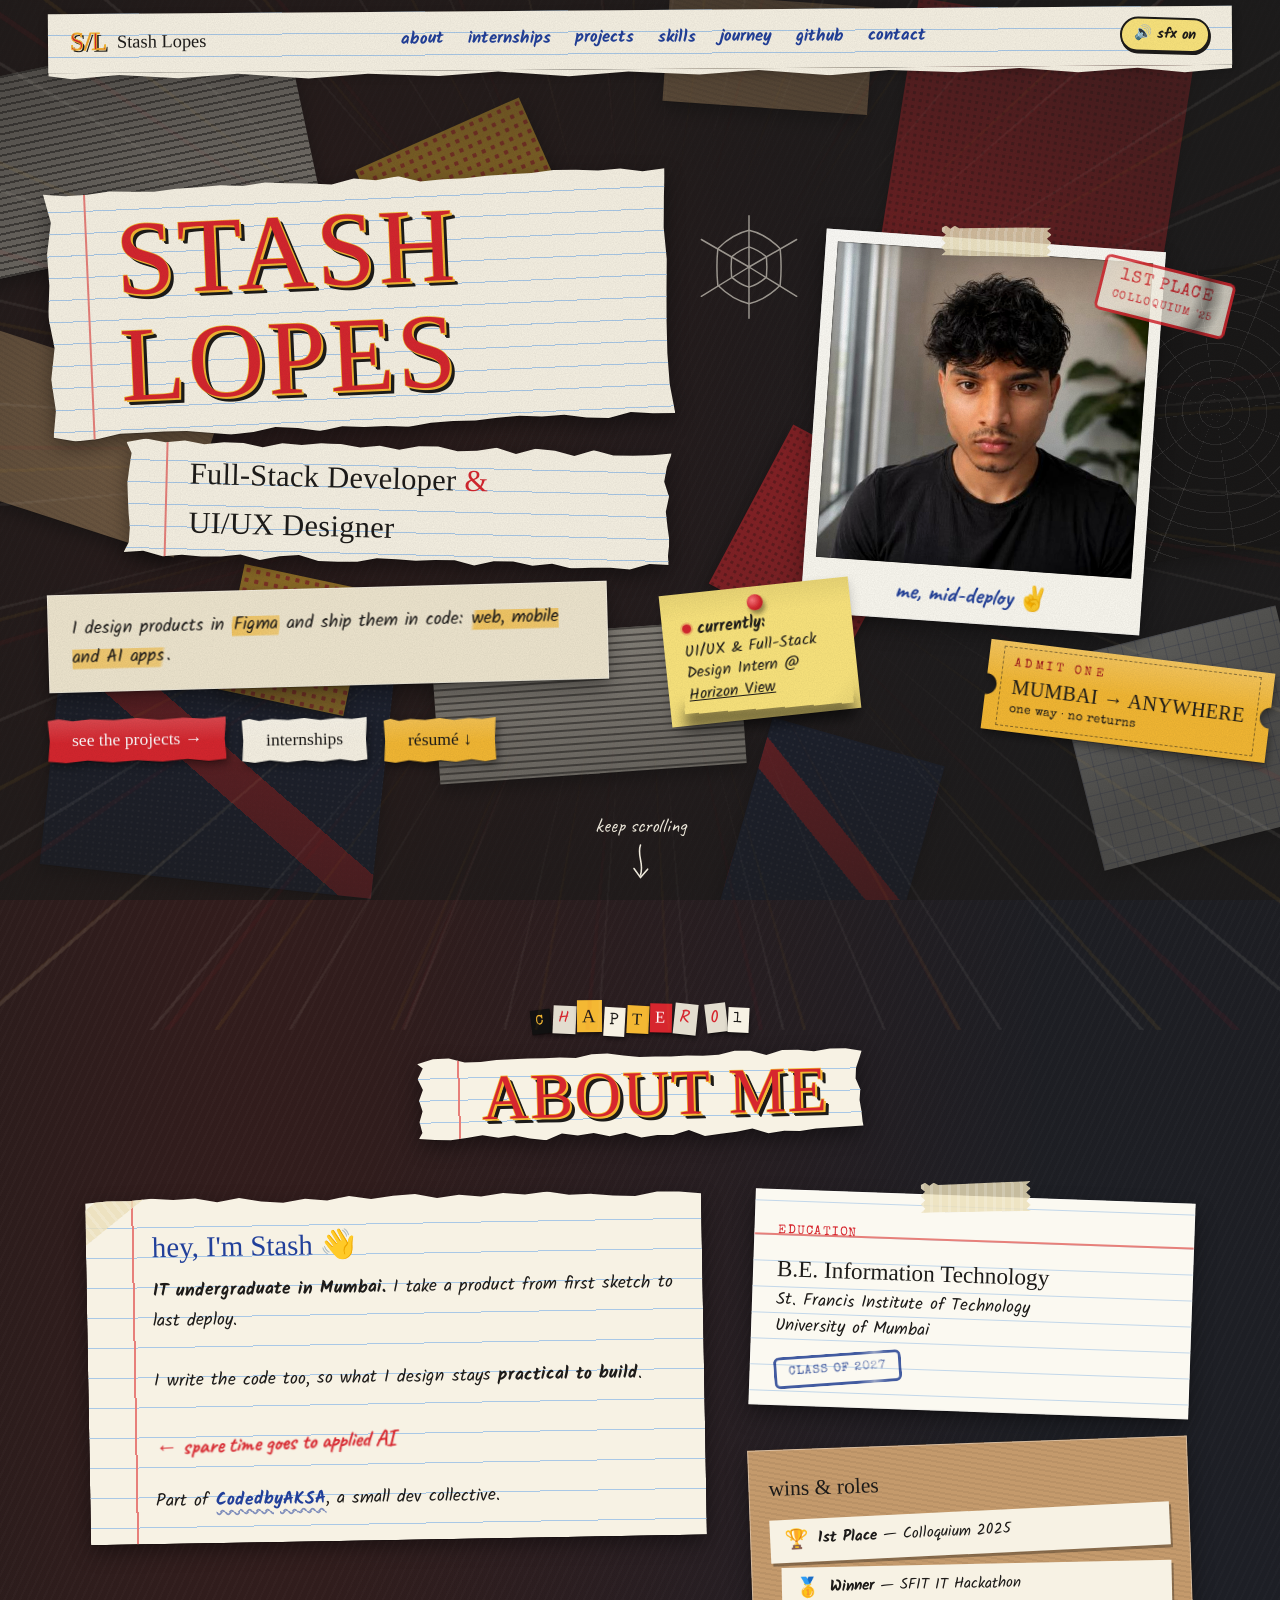
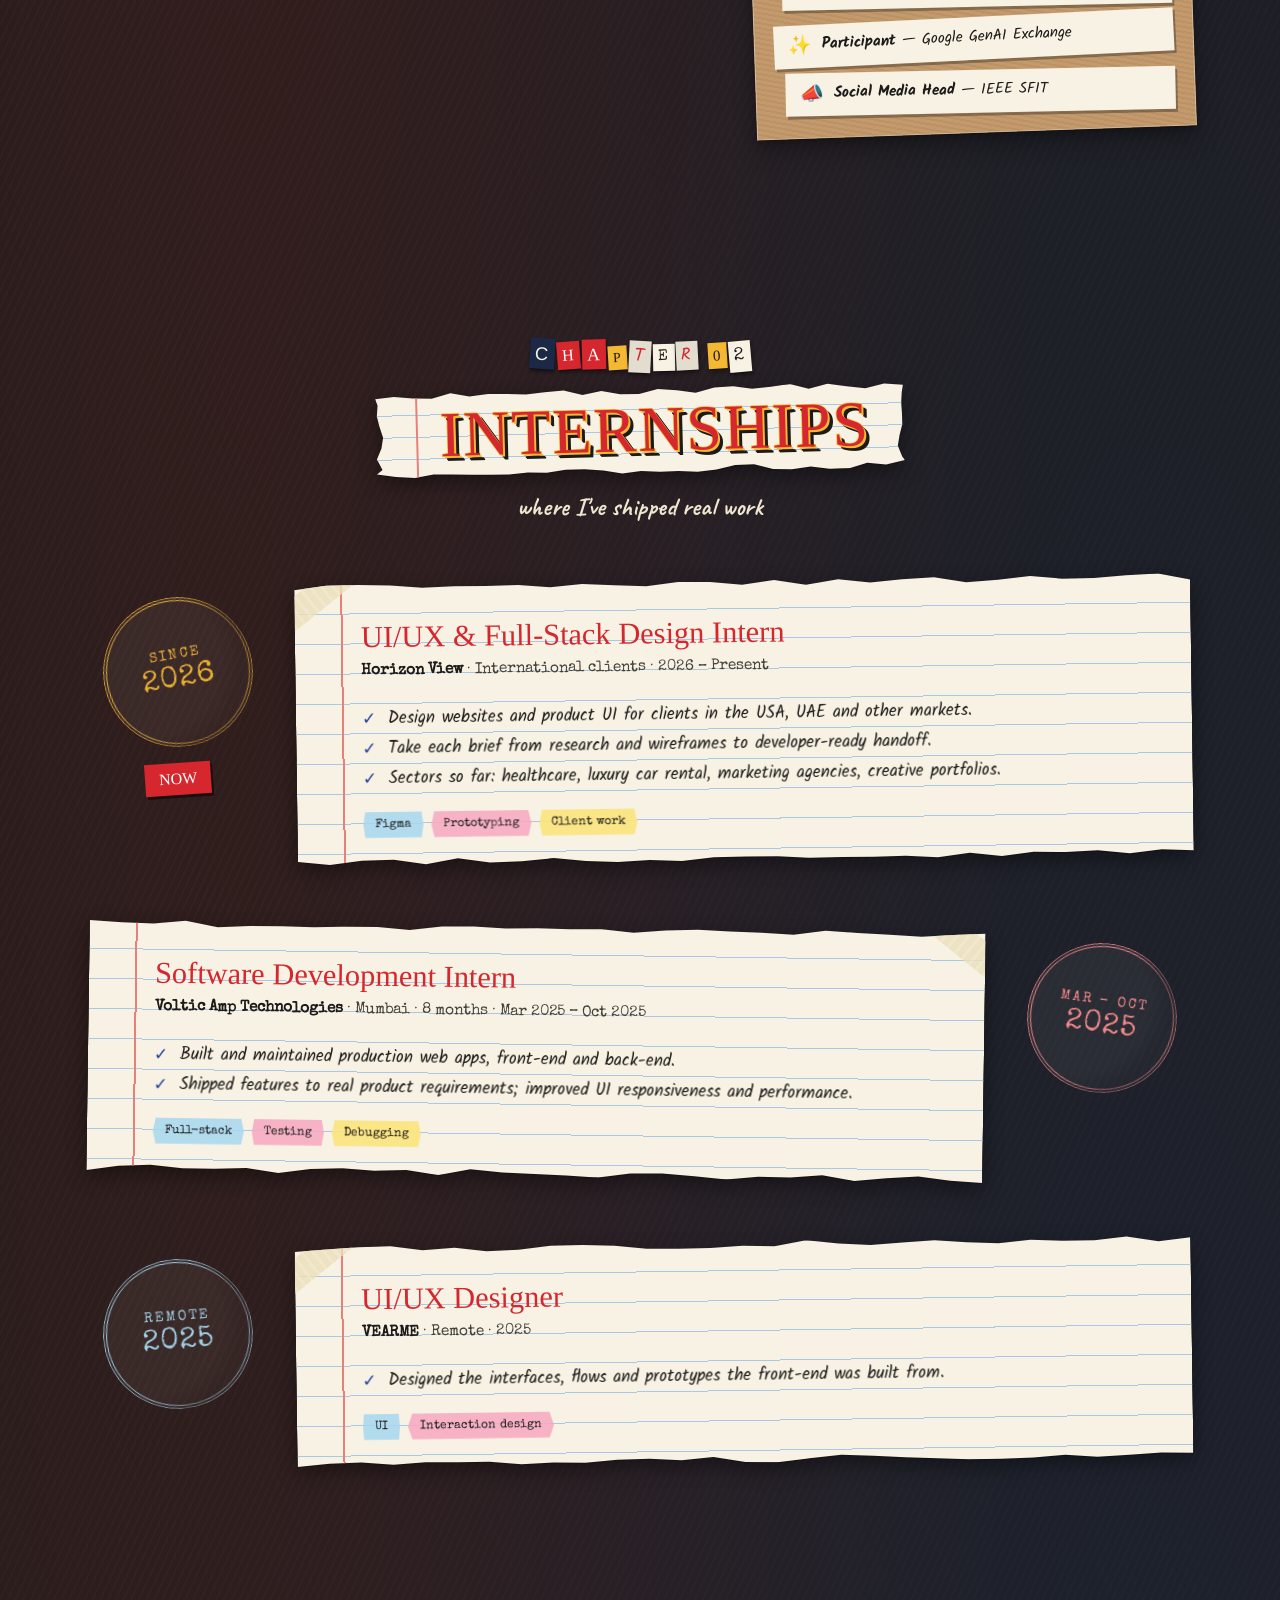
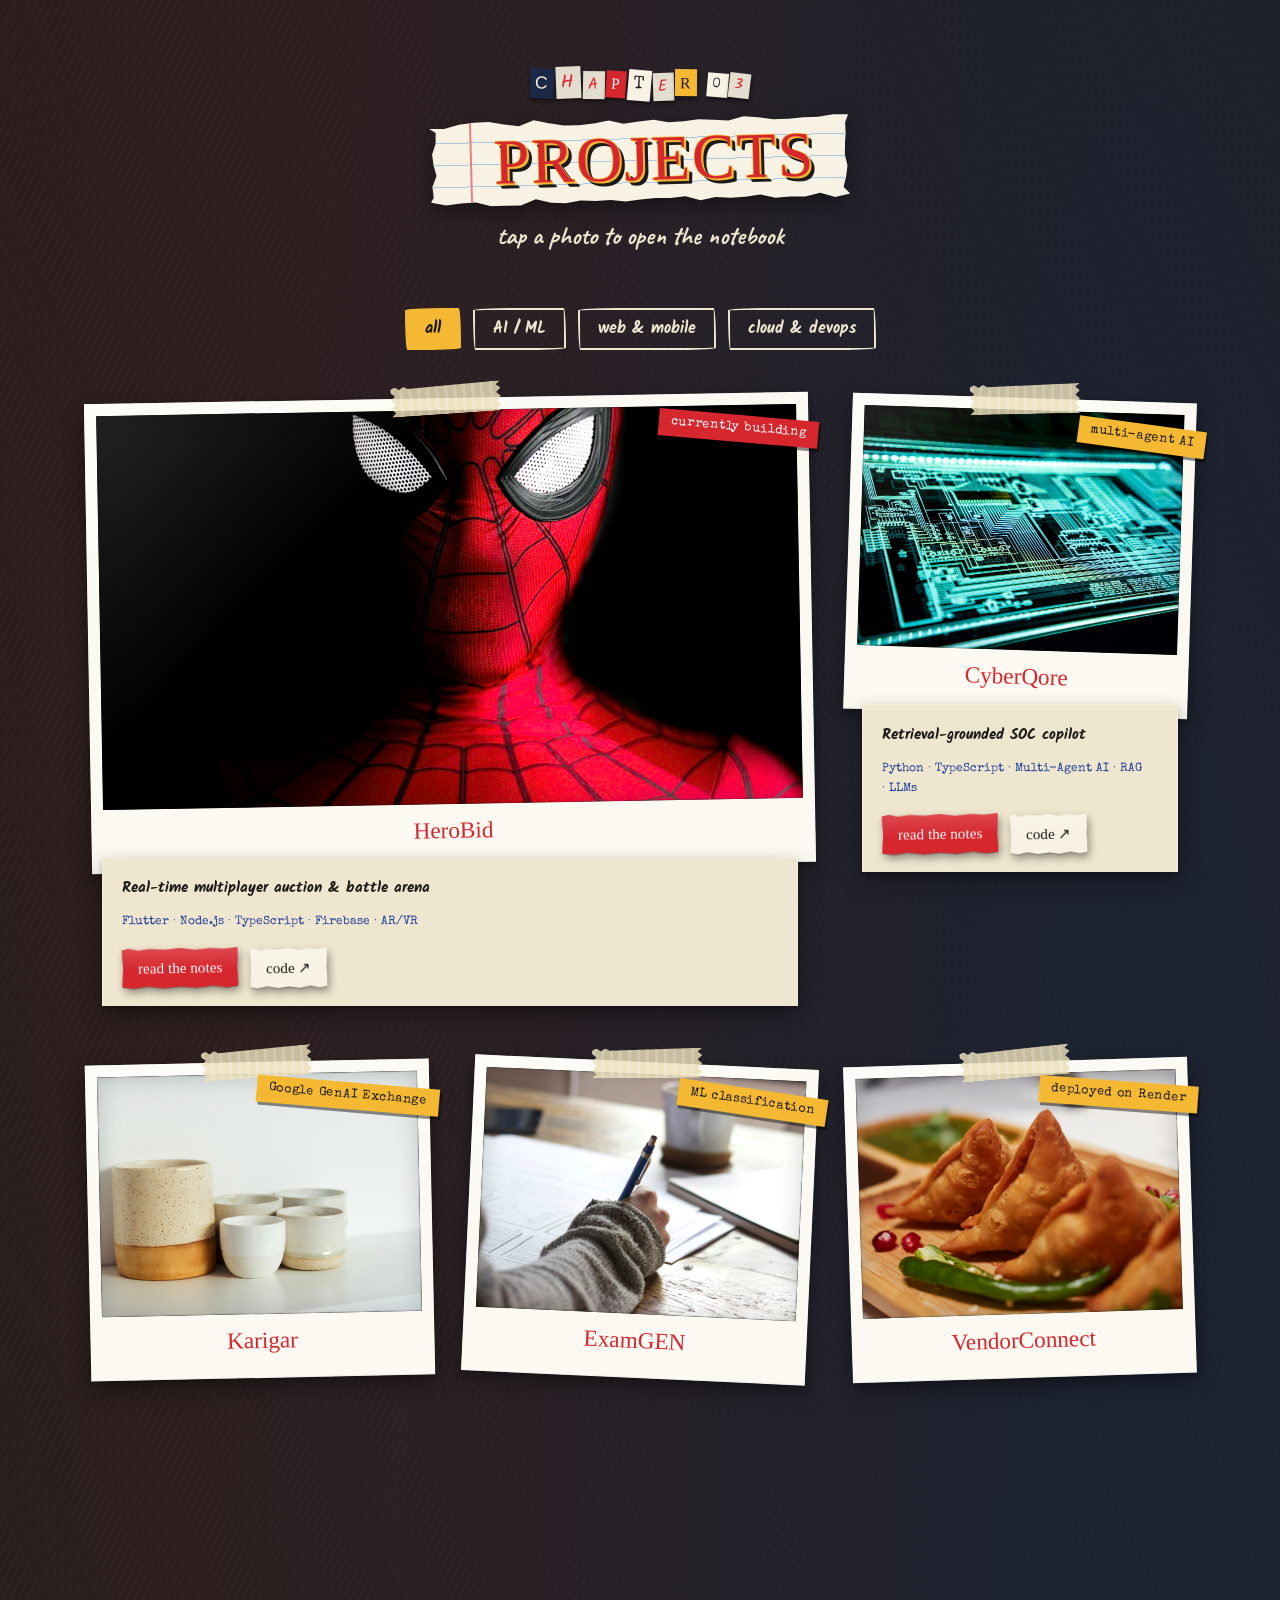
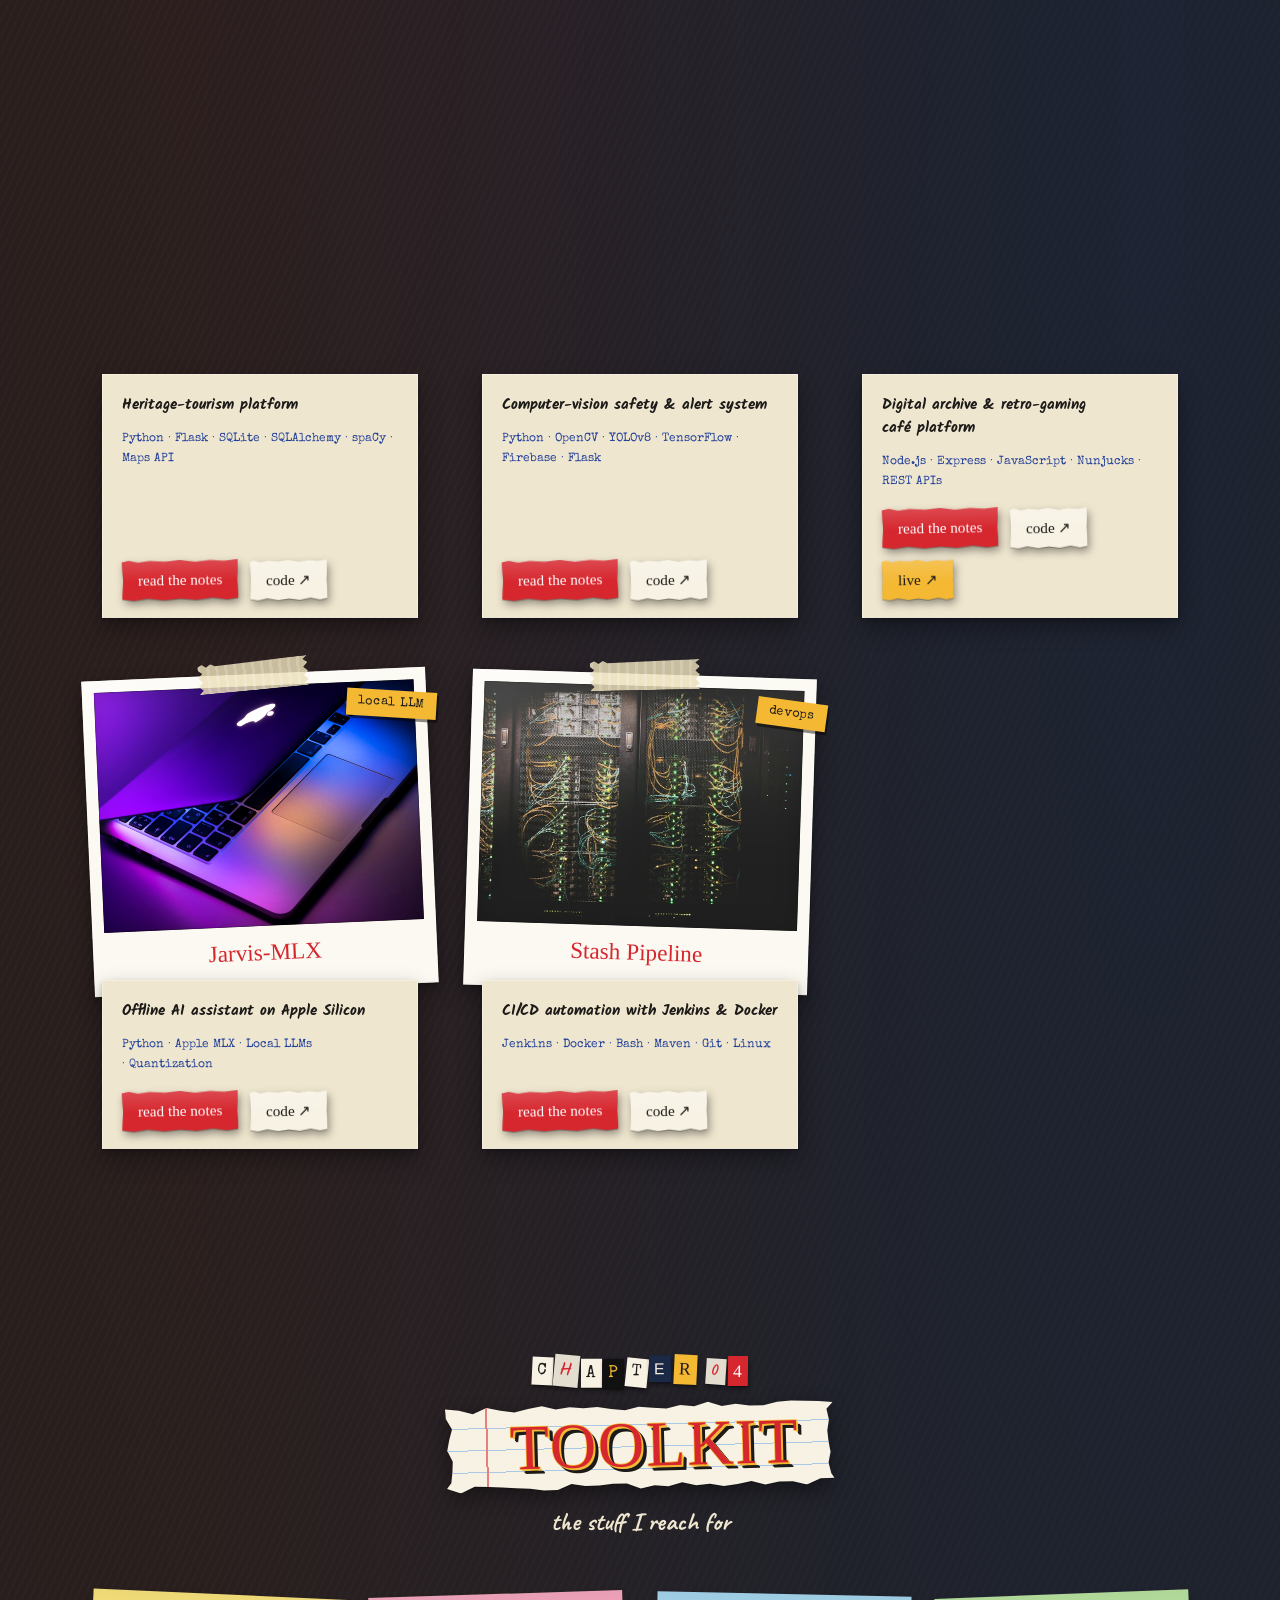
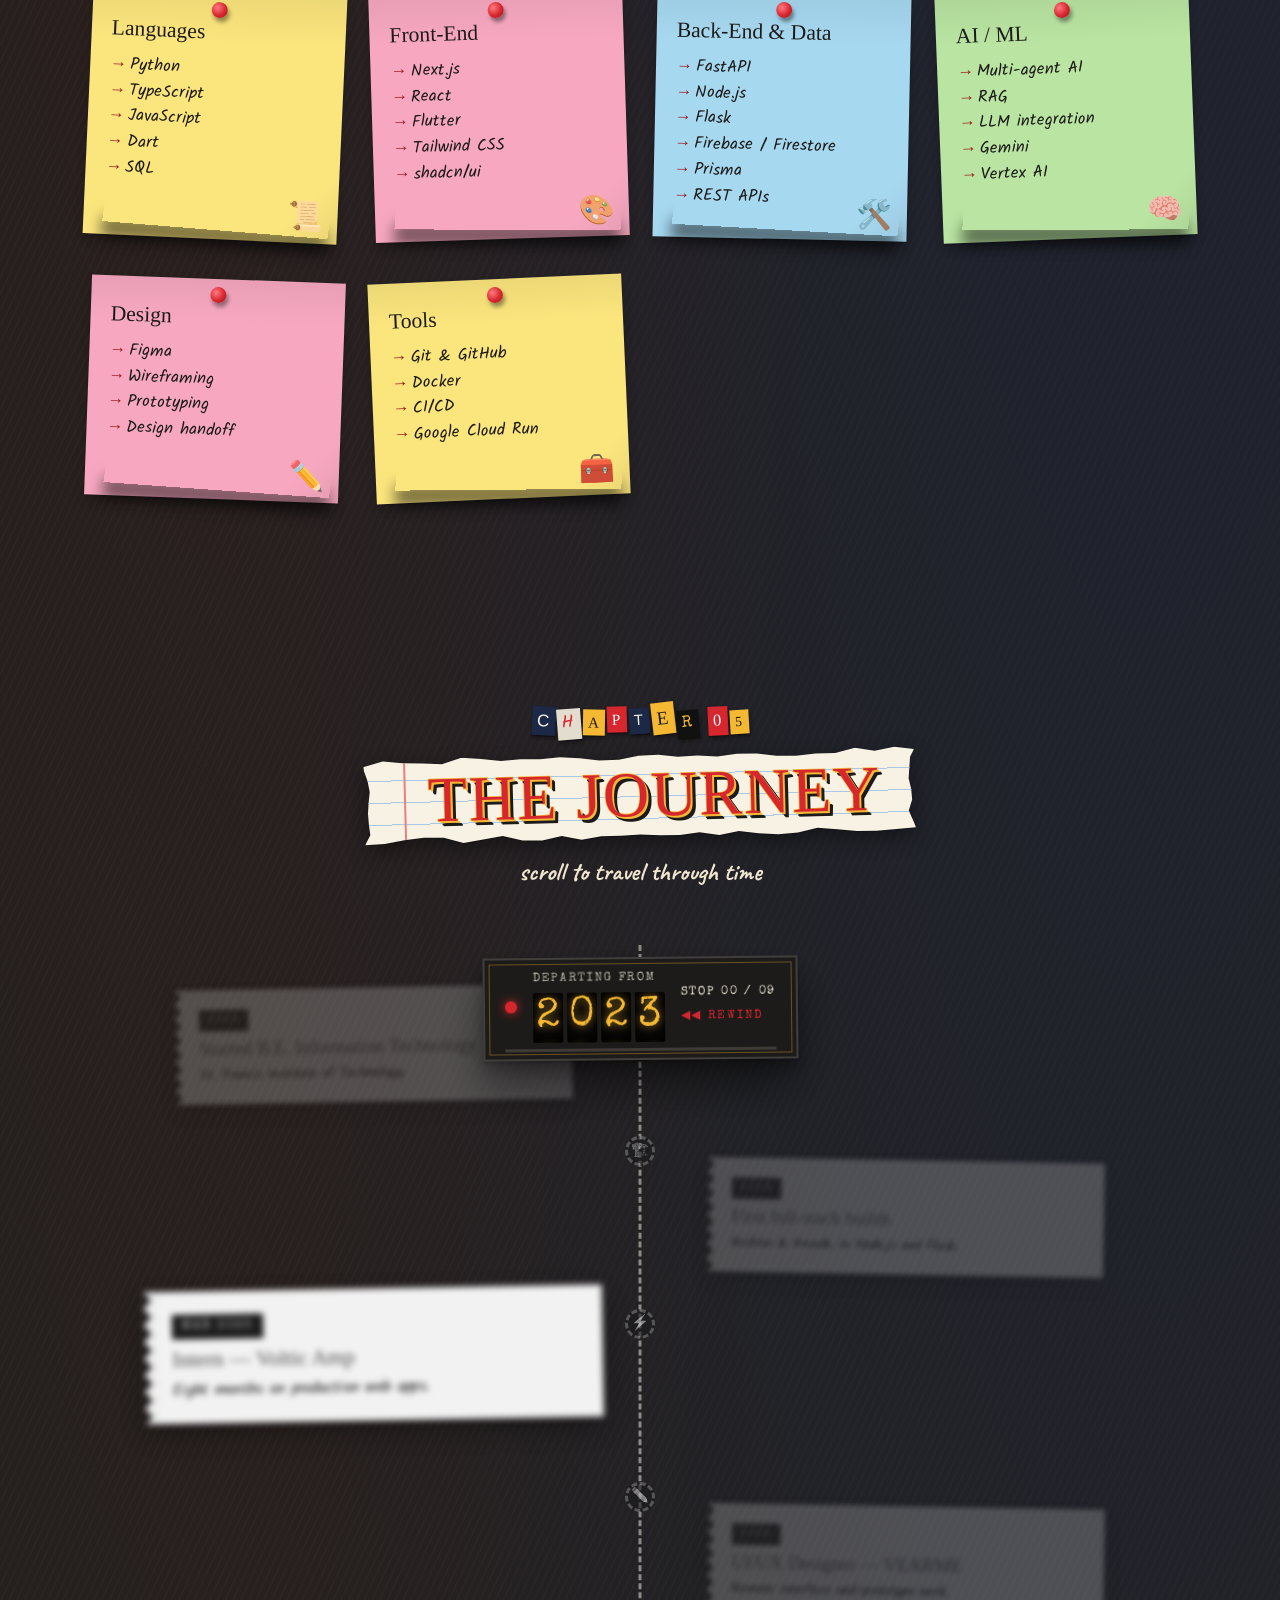
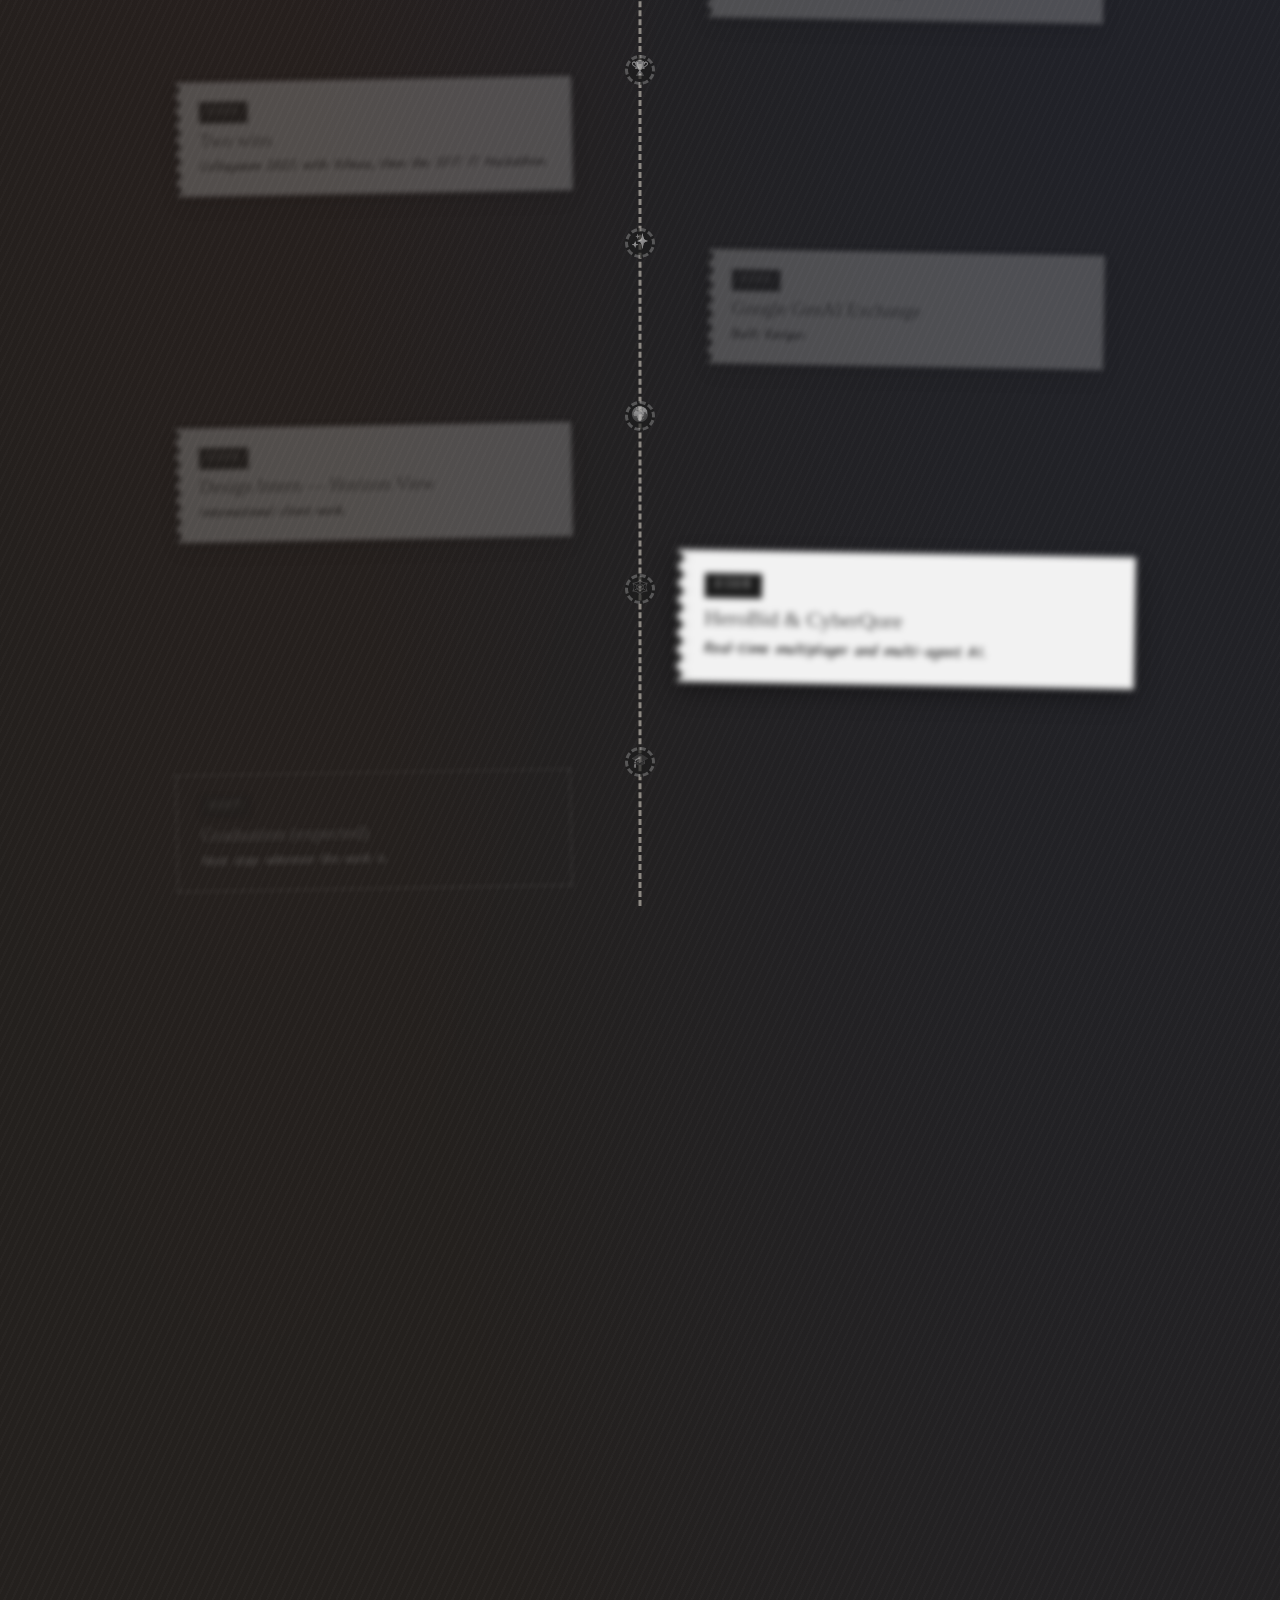
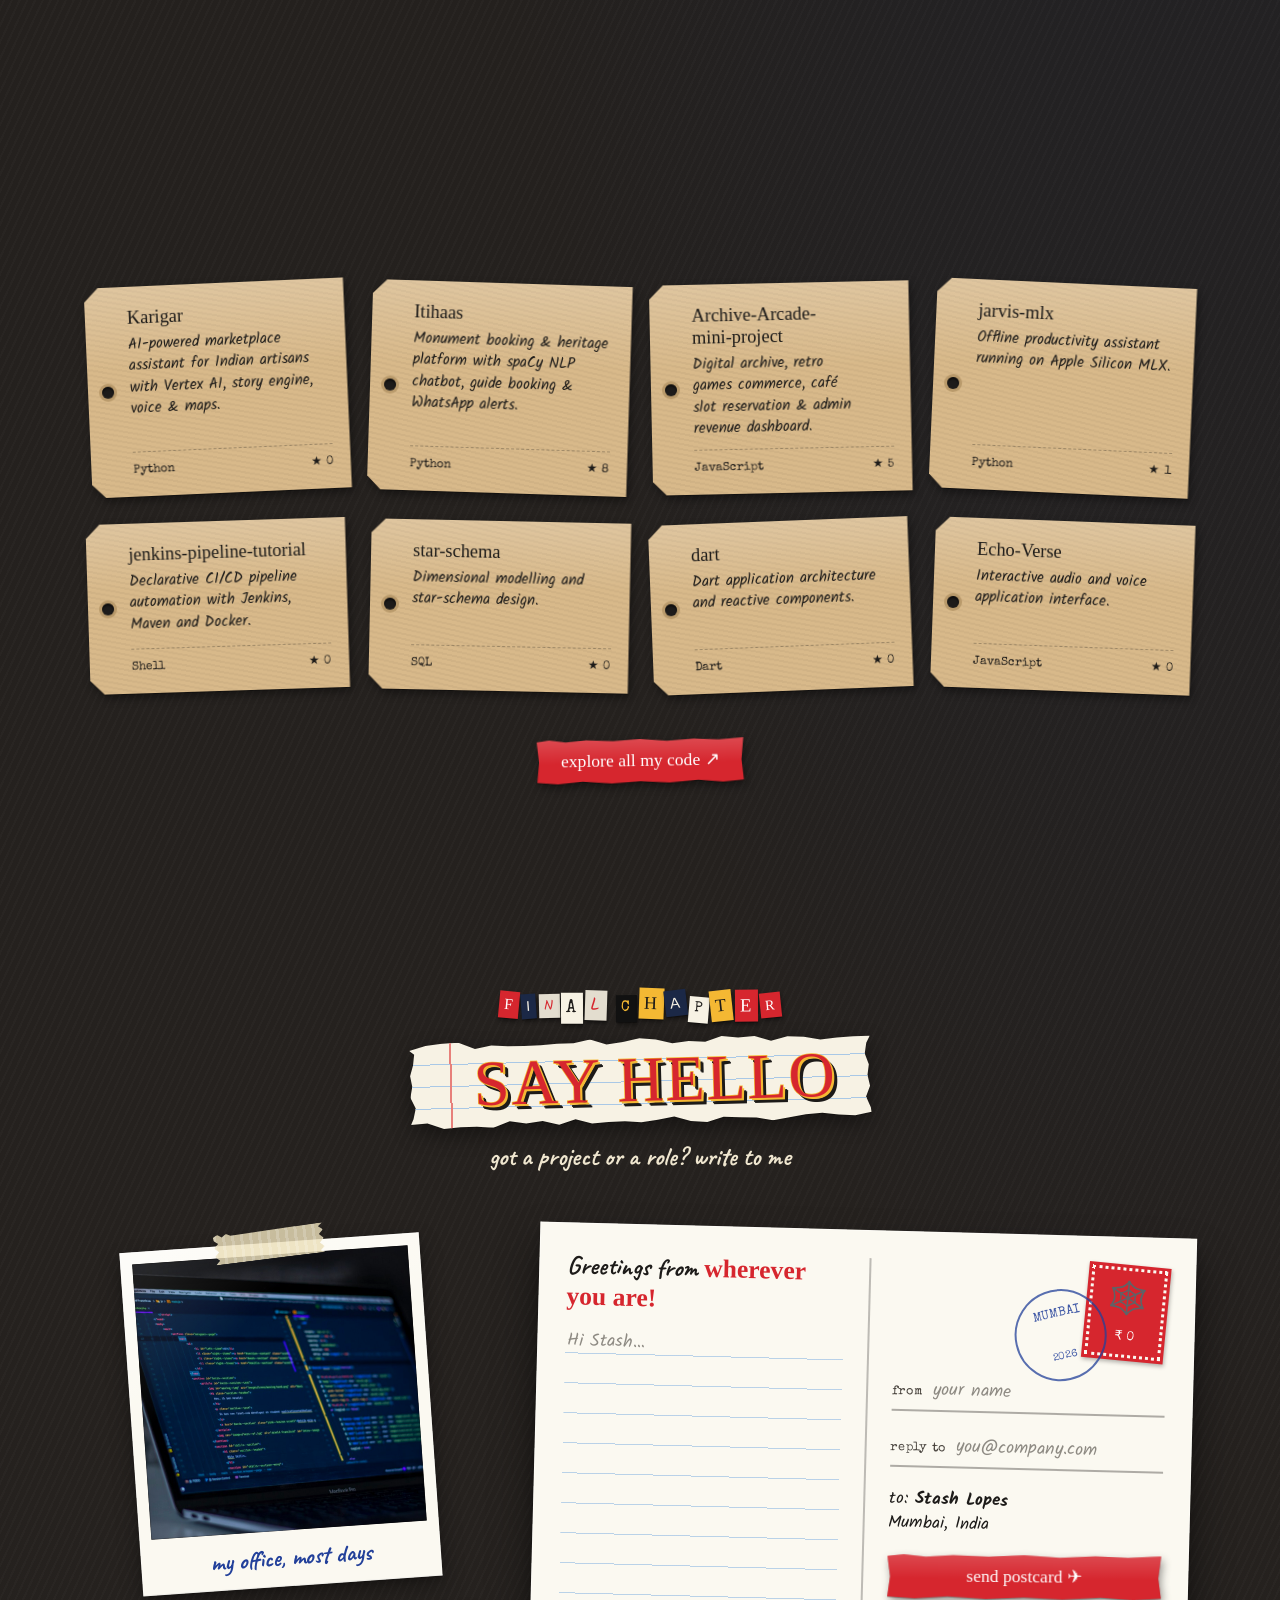
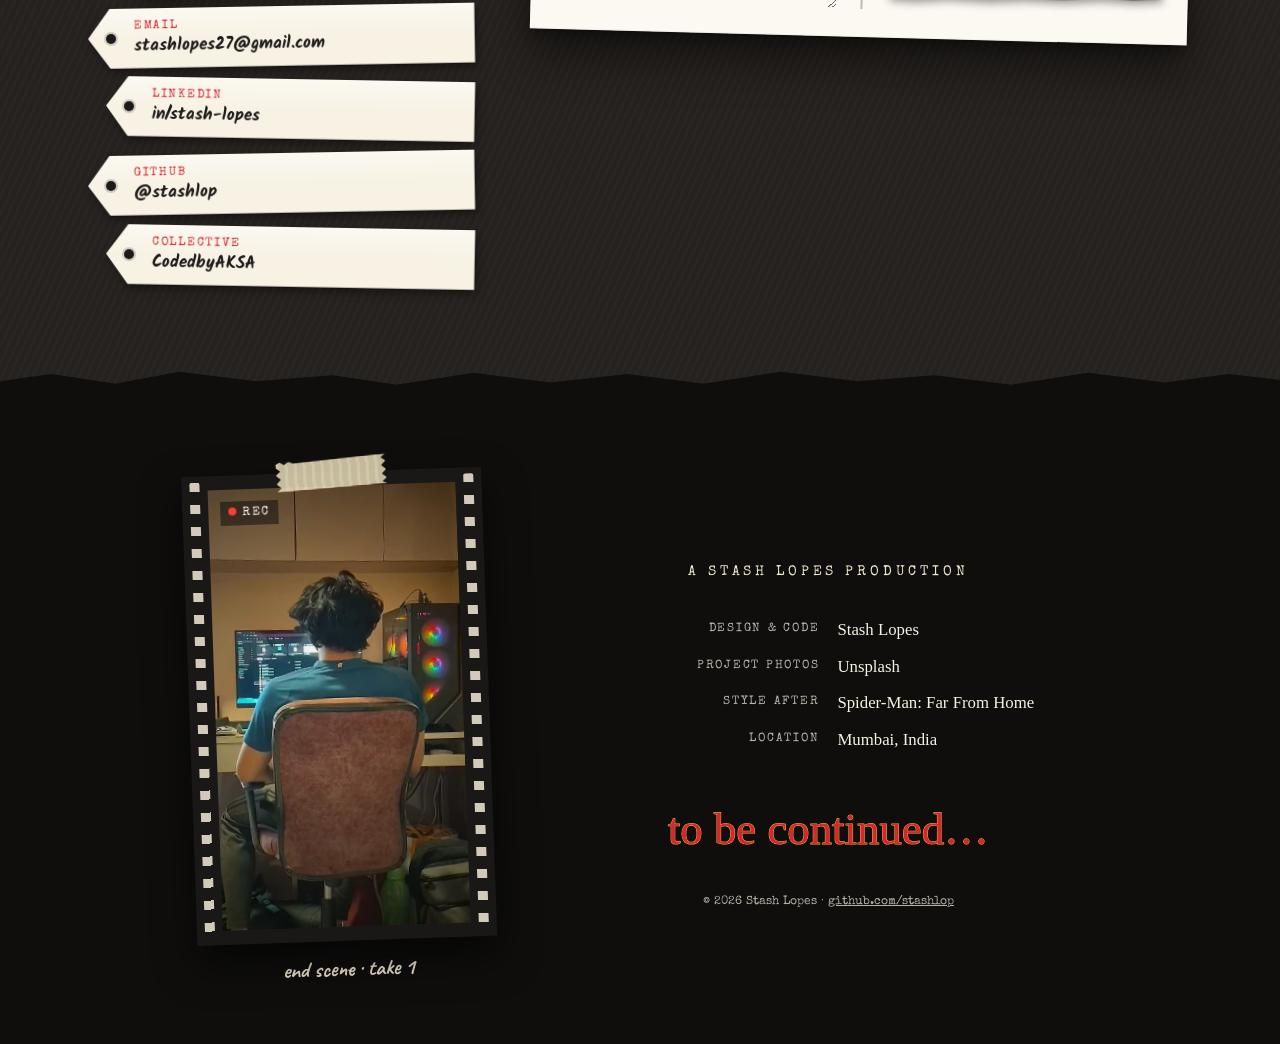
==== commit f12b7ce4: "Cut the site copy down: shorter hero, about, experience and project text Removes repetition across s" ====
--- a/index.html
+++ b/index.html
@@ -7,7 +7,7 @@
   <!-- Primary Meta Tags -->
   <title>Stash Lopes — Full-Stack Developer & UI/UX Designer</title>
   <meta name="title" content="Stash Lopes — Full-Stack Developer & UI/UX Designer" />
-  <meta name="description" content="Portfolio of Stash Lopes (stashlop) — IT undergraduate who designs and ships real-world products end to end: Figma UI for international clients, full-stack web & mobile apps, and applied AI." />
+  <meta name="description" content="Stash Lopes (stashlop): full-stack developer and UI/UX designer in Mumbai. Designs in Figma, ships web, mobile and AI apps." />
   <meta name="keywords" content="Stash Lopes, stashlop, Full-Stack Developer, UI/UX Designer, Next.js, React, Flutter, FastAPI, Node.js, Multi-agent AI, RAG, Mumbai" />
   <meta name="author" content="Stash Lopes" />
 
@@ -15,7 +15,7 @@
   <meta property="og:type" content="website" />
   <meta property="og:url" content="https://stashlopes.vercel.app" />
   <meta property="og:title" content="Stash Lopes — Full-Stack Developer & UI/UX Designer" />
-  <meta property="og:description" content="Designing and shipping real-world products end to end — from Figma to production." />
+  <meta property="og:description" content="Designs in Figma. Ships web, mobile and AI apps." />
   <meta property="og:image" content="assets/images/stash-photo.jpg" />
 
   <!-- Favicon -->
@@ -109,10 +109,8 @@
 
           <div class="hero-note paste" style="--r:-1.5deg">
             <p>
-              IT undergrad who designs and ships real products end to end — from
-              <mark class="hl">Figma UI for international clients</mark> to full-stack web &amp; mobile apps in
-              Next.js, React, Flutter, FastAPI &amp; Node — with hands-on <mark class="hl">applied AI</mark>
-              (multi-agent systems &amp; RAG).
+              I design products in <mark class="hl">Figma</mark> and ship them in code:
+              <mark class="hl">web, mobile and AI apps</mark>.
             </p>
           </div>
 
@@ -139,7 +137,7 @@
           <div class="ticket hero-ticket paste" style="--r:7deg">
             <span class="ticket-label">ADMIT ONE</span>
             <span class="ticket-main">MUMBAI → ANYWHERE</span>
-            <span class="ticket-sub">full-stack · ui/ux · ai</span>
+            <span class="ticket-sub">one way · no returns</span>
           </div>
 
           <div class="stamp stamp-red hero-stamp" aria-hidden="true">1ST PLACE<br /><small>COLLOQUIUM '25</small></div>
@@ -177,20 +175,16 @@
           <span class="tape tape-corner-l" aria-hidden="true"></span>
           <h3 class="hand-heading">hey, I'm Stash 👋</h3>
           <p>
-            I'm an <strong>Information Technology undergraduate</strong> in Mumbai who likes owning a product from the first
-            sketch to the last deploy. Right now I design websites and product interfaces in Figma for clients across the
-            <strong>USA, UAE and beyond</strong> — and because I also write the code, my designs stay practical to build.
+            <strong>IT undergraduate in Mumbai.</strong> I take a product from first sketch to last deploy.
           </p>
           <p>
-            On the engineering side I ship <strong>full-stack web and mobile apps</strong> with Next.js, React, Flutter, FastAPI and
-            Node.js, and I spend a lot of my spare time on <strong>applied AI</strong>: multi-agent systems, retrieval-grounded copilots
-            and LLM integrations.
+            I write the code too, so what I design stays <strong>practical to build</strong>.
           </p>
-          <p class="margin-note">← award-winning builder: 1st Place at Colloquium 2025 &amp; SFIT IT Hackathon winner</p>
+          <p class="margin-note">← spare time goes to applied AI</p>
 
           <p class="guild-line">
-            I also build with <a href="https://github.com/CodedbyAKSA" target="_blank" rel="noopener noreferrer" class="ink-link">CodedbyAKSA</a>,
-            a small dev collective shipping AI tools and web platforms together.
+            Part of <a href="https://github.com/CodedbyAKSA" target="_blank" rel="noopener noreferrer" class="ink-link">CodedbyAKSA</a>,
+            a small dev collective.
           </p>
         </article>
 
@@ -206,9 +200,9 @@
           <div class="awards paste" style="--r:-2deg">
             <h3 class="hand-heading small">wins &amp; roles</h3>
             <ul class="award-list" data-reveal-children>
-              <li class="award ticket-stub"><span class="award-icon">🏆</span><span><strong>1st Place, Colloquium 2025</strong> — Itihaas heritage-tourism platform</span></li>
-              <li class="award ticket-stub"><span class="award-icon">🥇</span><span><strong>Winner</strong> — SFIT IT Department Hackathon</span></li>
-              <li class="award ticket-stub"><span class="award-icon">✨</span><span><strong>Google GenAI Exchange</strong> — hackathon participant (Karigar)</span></li>
+              <li class="award ticket-stub"><span class="award-icon">🏆</span><span><strong>1st Place</strong> — Colloquium 2025</span></li>
+              <li class="award ticket-stub"><span class="award-icon">🥇</span><span><strong>Winner</strong> — SFIT IT Hackathon</span></li>
+              <li class="award ticket-stub"><span class="award-icon">✨</span><span><strong>Participant</strong> — Google GenAI Exchange</span></li>
               <li class="award ticket-stub"><span class="award-icon">📣</span><span><strong>Social Media Head</strong> — IEEE SFIT</span></li>
             </ul>
           </div>
@@ -225,7 +219,7 @@
         <div class="notebook-strip head-strip torn" data-tear="all">
           <h2 class="marker-title boil" id="experience-title">INTERNSHIPS</h2>
         </div>
-        <p class="section-sub">where I've been shipping real work</p>
+        <p class="section-sub">where I've shipped real work</p>
       </header>
 
       <div class="experience-list" id="experience-list">
@@ -283,7 +277,7 @@
         <div class="notebook-strip head-strip torn" data-tear="all">
           <h2 class="marker-title boil" id="journey-title">THE JOURNEY</h2>
         </div>
-        <p class="section-sub">every stop so far, scroll to travel through time</p>
+        <p class="section-sub">scroll to travel through time</p>
       </header>
 
       <div class="time-machine" id="time-machine">
@@ -365,7 +359,7 @@
         <div class="notebook-strip head-strip torn" data-tear="all">
           <h2 class="marker-title boil" id="contact-title">SAY HELLO</h2>
         </div>
-        <p class="section-sub">let's build something worth putting in the next issue</p>
+        <p class="section-sub">got a project or a role? write to me</p>
       </header>
 
       <div class="contact-layout">
@@ -388,7 +382,7 @@
           <div class="postcard-left">
             <p class="postcard-greeting">Greetings from <span class="marker-inline">wherever you are!</span></p>
             <label for="contact-message" class="sr-only">Message</label>
-            <textarea id="contact-message" class="postcard-message" placeholder="Hi Stash, I've got a project / role for you…" required></textarea>
+            <textarea id="contact-message" class="postcard-message" placeholder="Hi Stash…" required></textarea>
           </div>
           <div class="postcard-right">
             <div class="postage-stamp" aria-hidden="true"><span>🕸️</span><small>₹ 0</small></div>
@@ -451,12 +445,10 @@
       <div class="credits-text reveal">
         <p class="credits-presents">a Stash Lopes production</p>
         <dl class="credits-roll">
-          <div><dt>Starring</dt><dd>Stash Lopes</dd></div>
-          <div><dt>Design</dt><dd>Stash Lopes</dd></div>
-          <div><dt>Code</dt><dd>Stash Lopes</dd></div>
-          <div><dt>Project photography</dt><dd>Unsplash contributors</dd></div>
-          <div><dt>Style inspired by</dt><dd>Spider-Man: Far From Home end titles</dd></div>
-          <div><dt>Filmed on location</dt><dd>Mumbai, India</dd></div>
+          <div><dt>Design &amp; code</dt><dd>Stash Lopes</dd></div>
+          <div><dt>Project photos</dt><dd>Unsplash</dd></div>
+          <div><dt>Style after</dt><dd>Spider-Man: Far From Home</dd></div>
+          <div><dt>Location</dt><dd>Mumbai, India</dd></div>
         </dl>
         <p class="to-be-continued boil">to be continued…</p>
         <p class="credits-small">© <span id="year">2026</span> Stash Lopes · <a href="https://github.com/stashlop" target="_blank" rel="noopener noreferrer">github.com/stashlop</a></p>
--- a/styles/main.css
+++ b/styles/main.css
@@ -1337,6 +1337,10 @@
 
 .project-note p { margin: 0 0 var(--sp-3); }
 
+/* Beside the tall featured print, a note keeps its own height instead of
+   stretching into a mostly empty sheet */
+.project-card.is-featured:not(.is-hidden) + .project-card .project-note { flex: 0 0 auto; }
+
 .project-stack {
   font-family: var(--font-type);
   font-size: var(--fs-label);
@@ -2243,16 +2247,6 @@
   -webkit-text-stroke: 0.6px var(--ink);
 }
 
-.spread-arch {
-  display: block;
-  margin-bottom: 30px;
-  padding: 0 10px;
-  font-family: var(--font-type);
-  font-size: 0.9rem;
-  line-height: 30px;
-  background: rgba(166, 216, 240, 0.35);
-}
-
 .spread-stack { display: flex; flex-wrap: wrap; gap: 8px; margin-bottom: 26px; }
 
 .spread-links { display: grid; gap: 12px; }
@@ -2652,7 +2646,7 @@
   .logo-name { display: none; }
   .sfx-toggle { font-size: 0.8rem; padding: 3px 10px; }
 
-  .hero { padding-top: 110px; padding-bottom: 110px; }
+  .hero { padding-top: 110px; padding-bottom: 130px; }
   .hero-inner { gap: var(--sp-6); }
   .hero-art { padding-bottom: 0; }
   .hero-cta { gap: var(--sp-3); }
